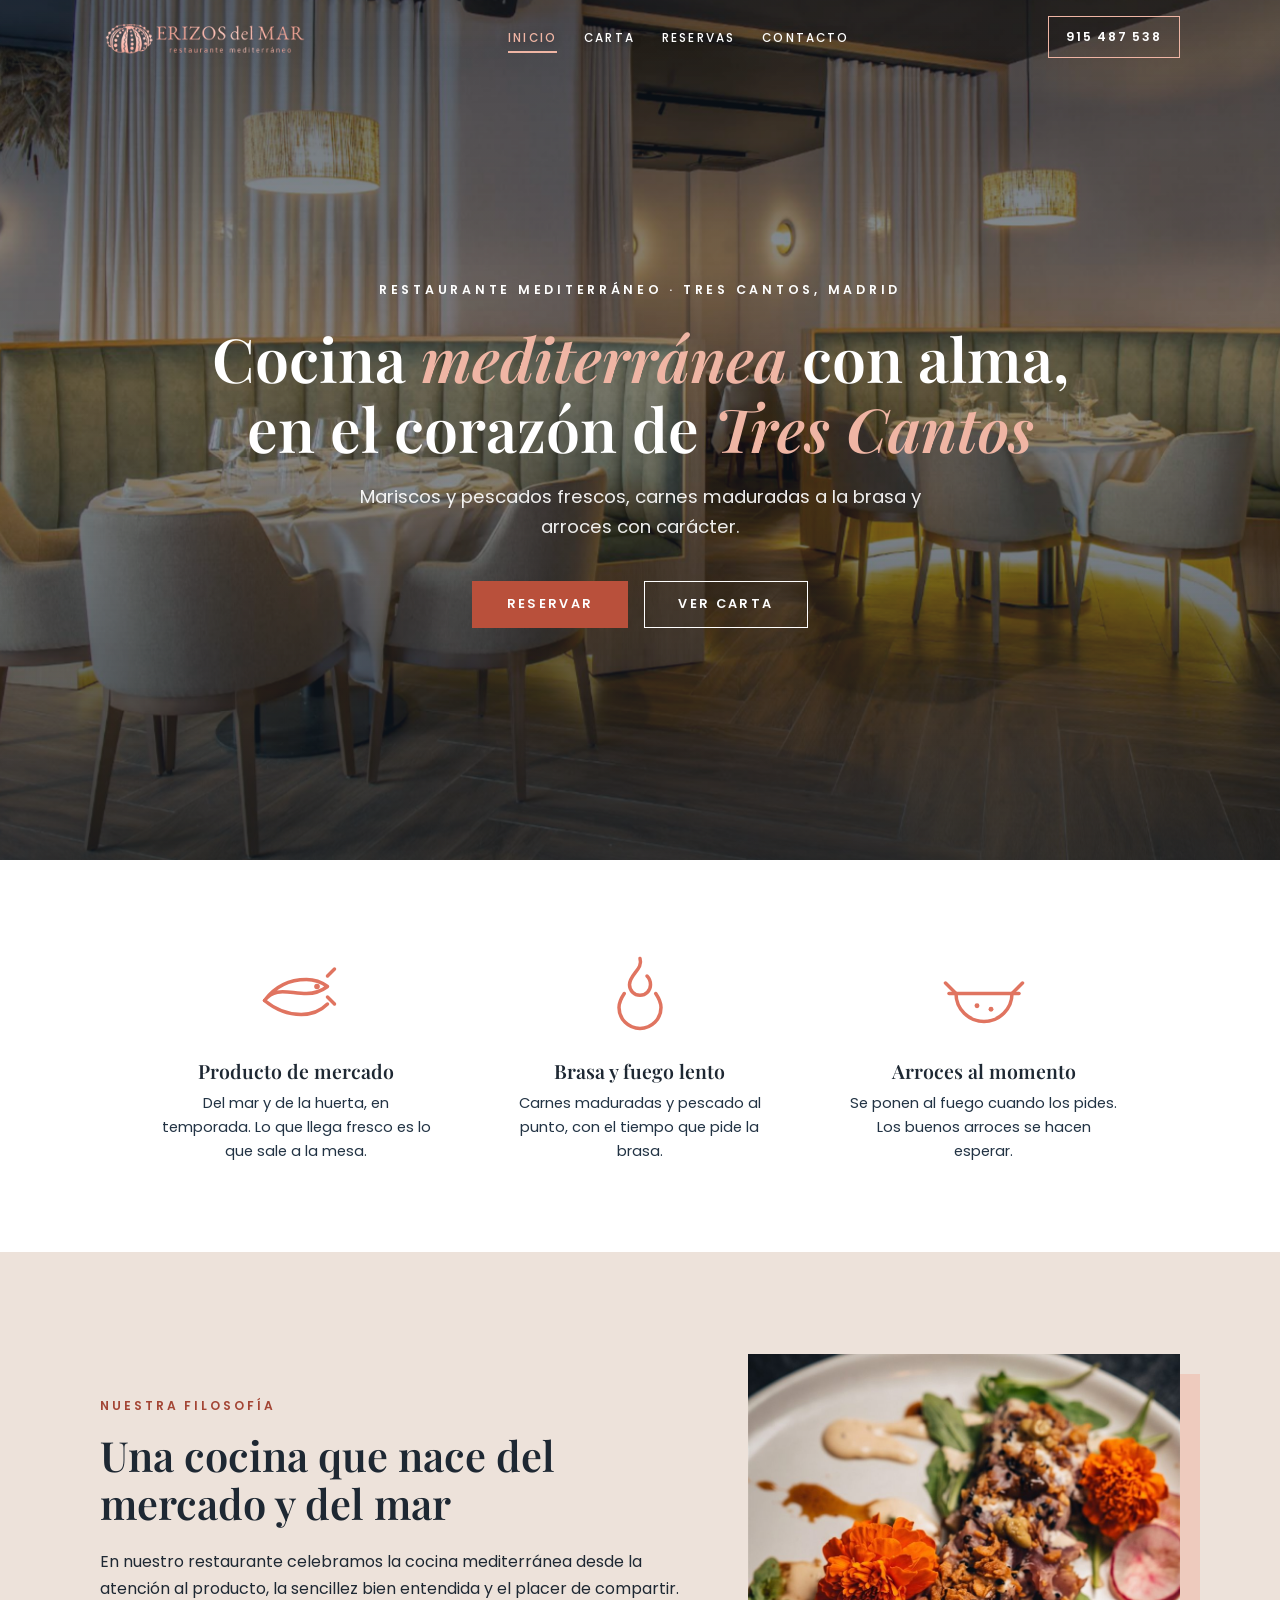
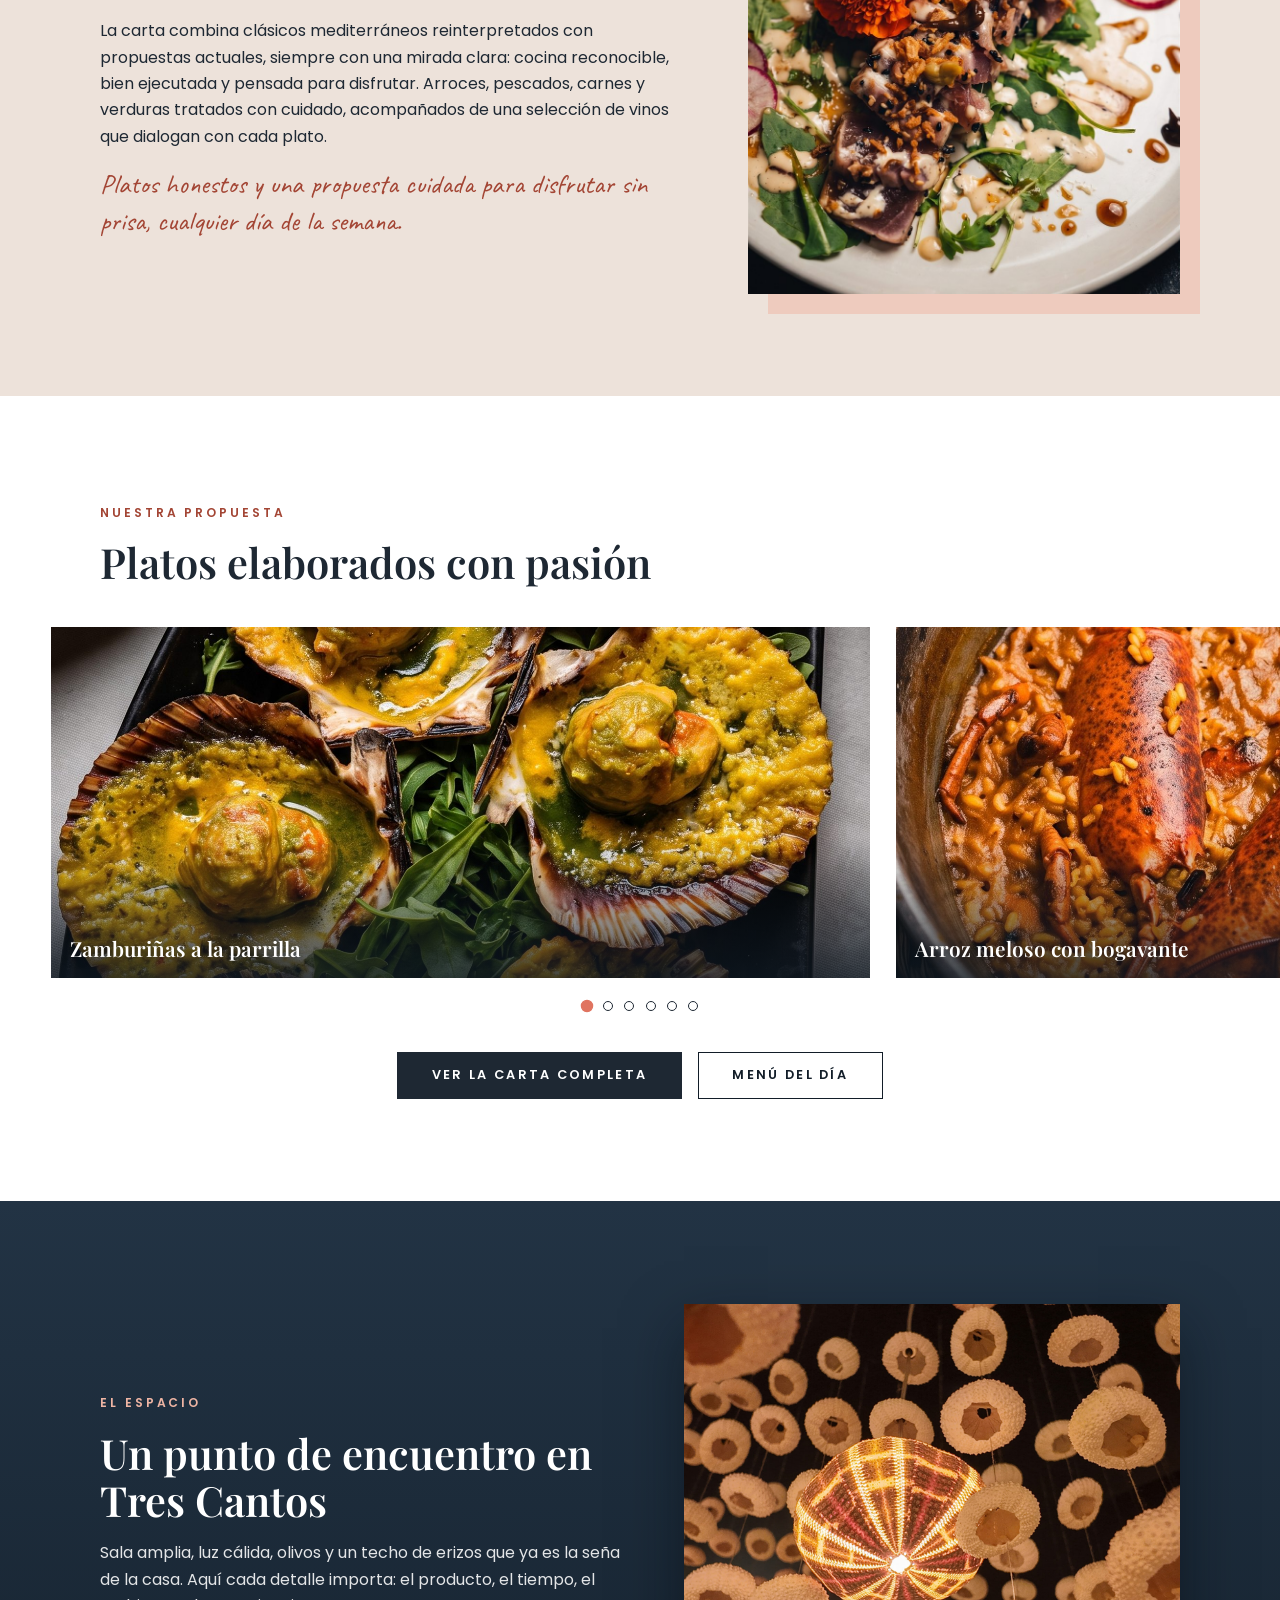
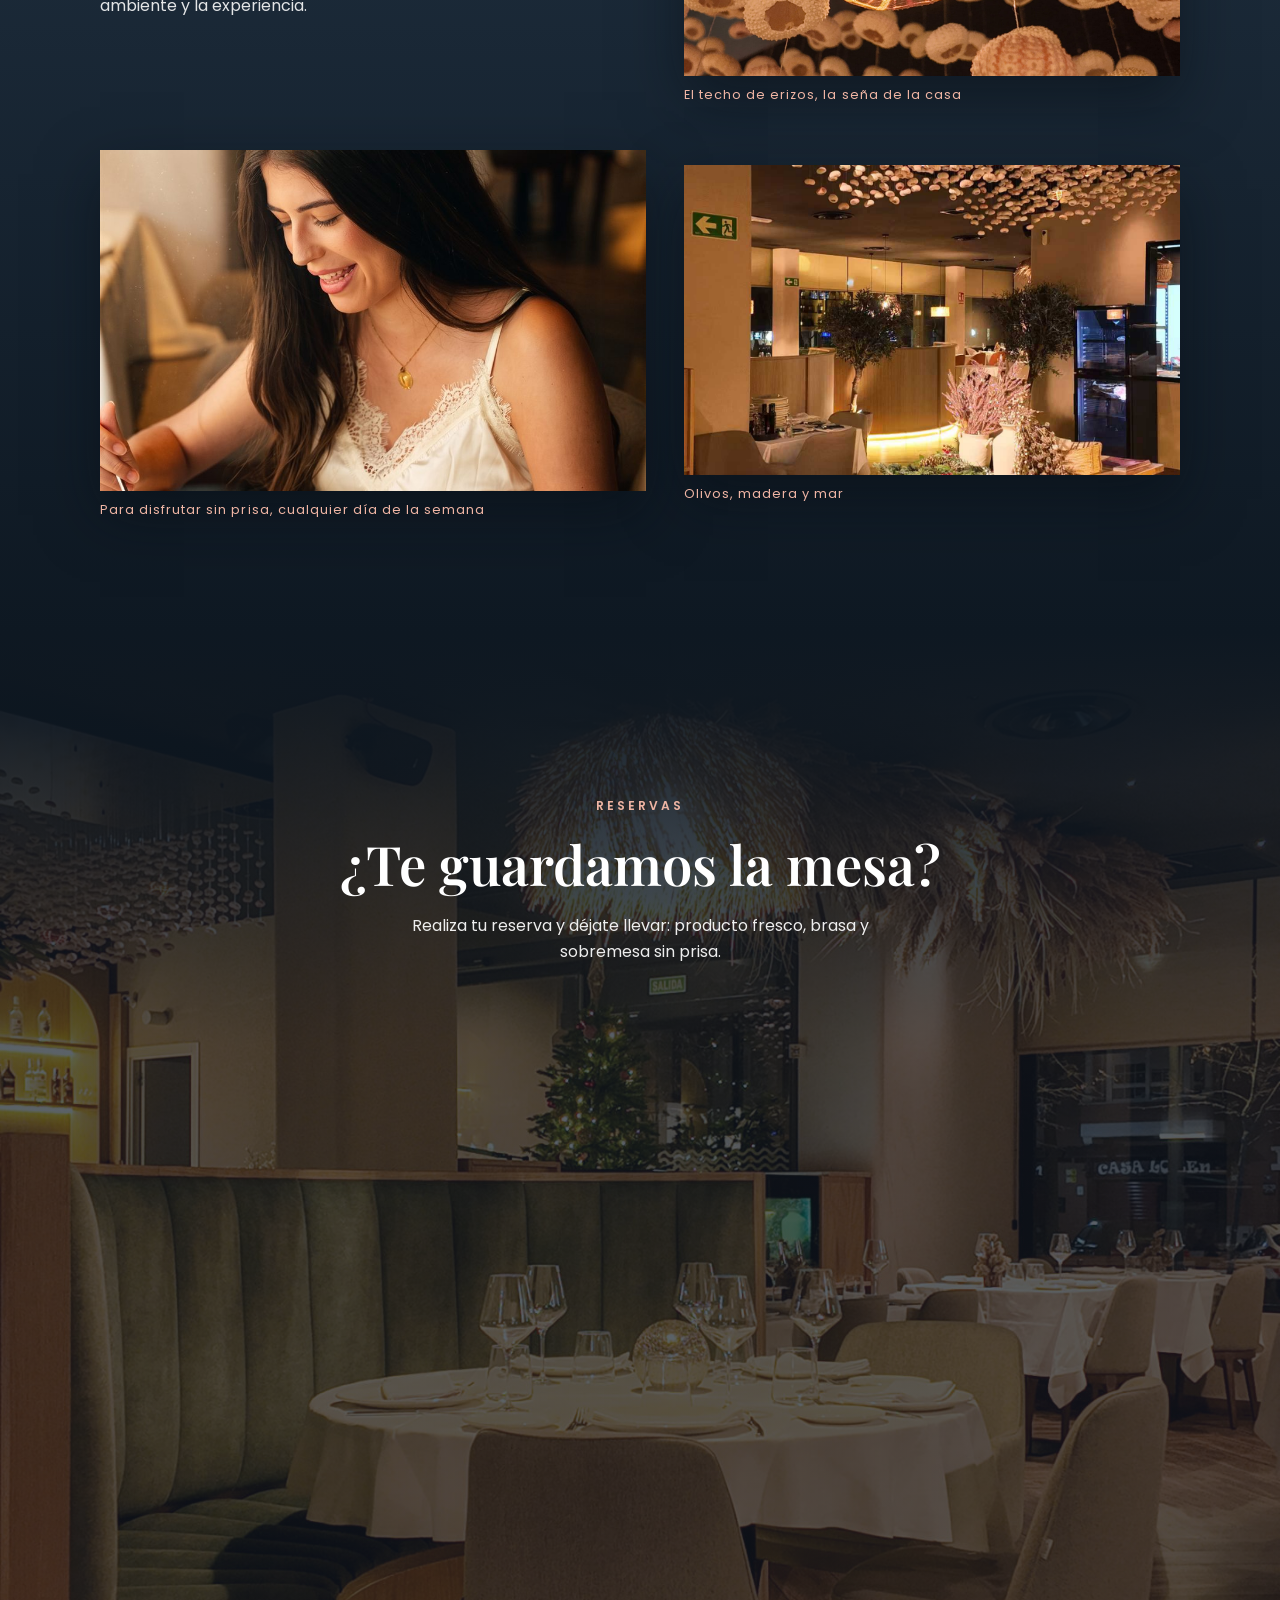
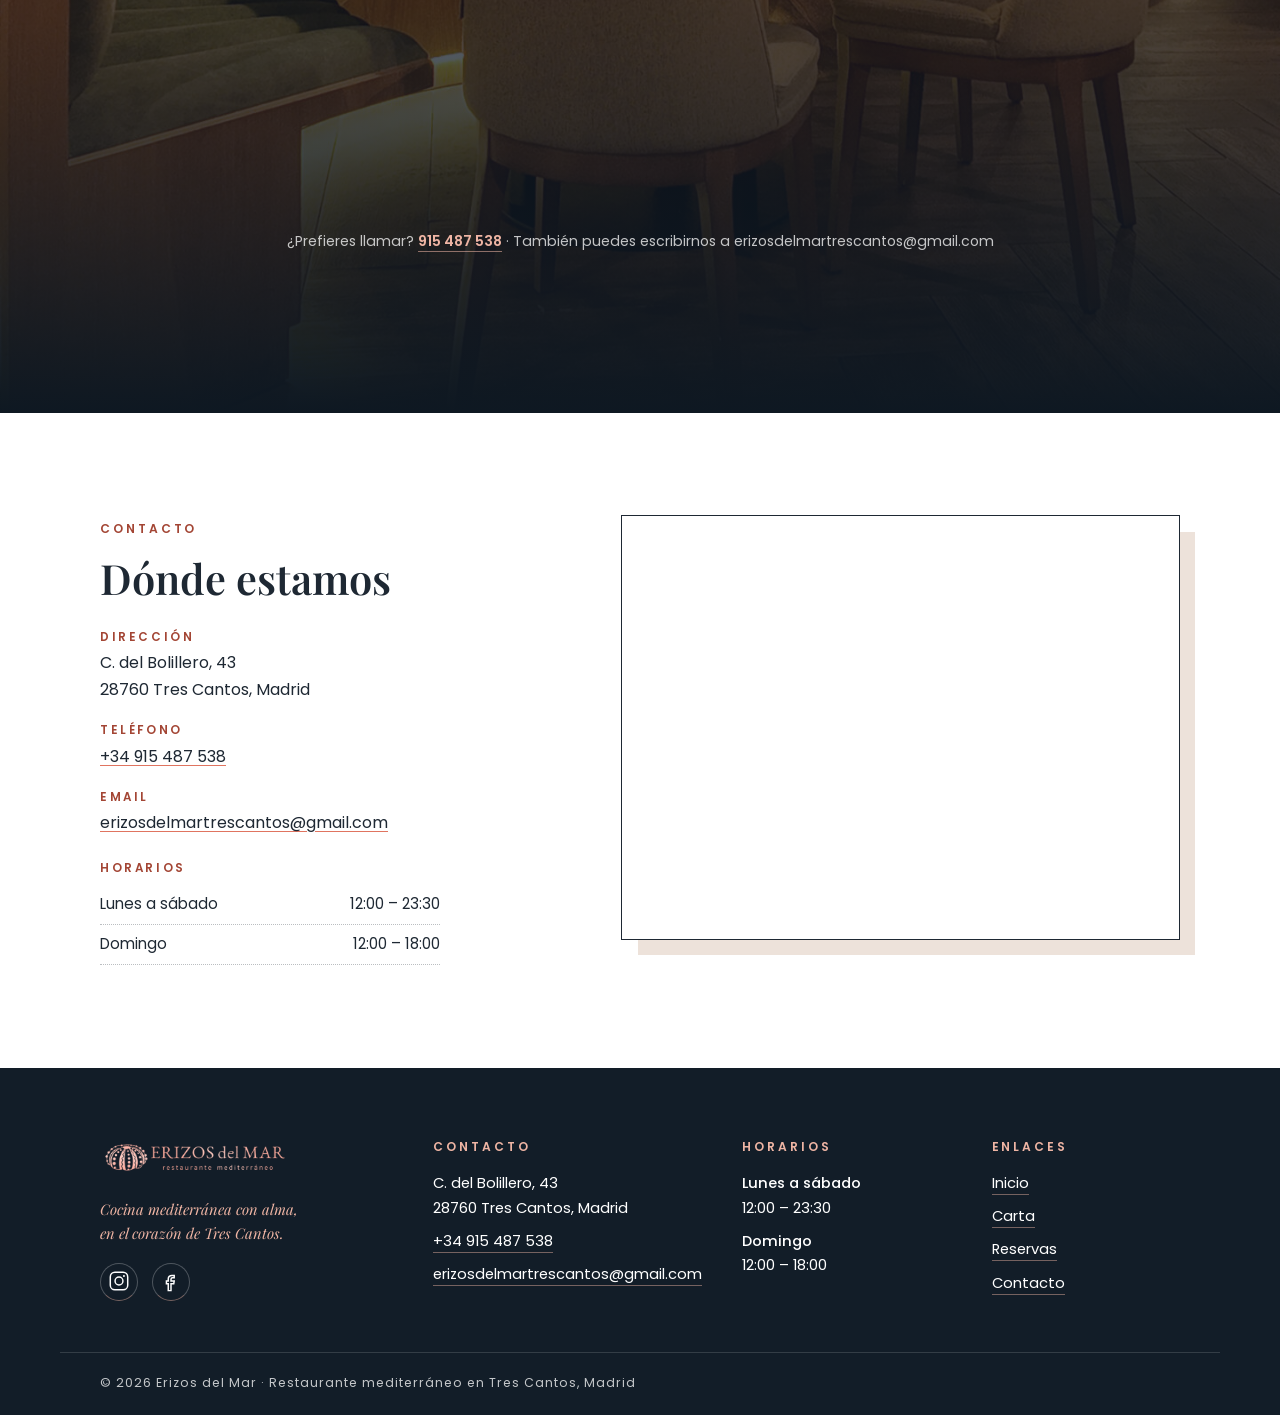
==== index.html @ c6d5c0cb "Animaciones: reveal on scroll, parallax en hero, titular palabra a palabra, zoom hover en slider" ====
<!DOCTYPE html><html lang="es"><head><meta charset="utf-8"><meta name="viewport" content="width=device-width, initial-scale=1"><title>Erizos del Mar — Restaurante mediterráneo en Tres Cantos</title><meta name="description" content="Restaurante mediterráneo en Tres Cantos, Madrid. Mariscos y pescados frescos, carnes maduradas a la brasa y arroces con carácter. Menú del día 26,90 €. Reserva: 915 487 538."><link rel="icon" type="image/png" href="/img/favicon-erizo.png"><meta property="og:type" content="website"><meta name="twitter:card" content="summary_large_image"><meta property="og:site_name" content="Erizos del Mar"><meta property="og:title" content="Erizos del Mar — Restaurante mediterráneo en Tres Cantos"><meta property="og:description" content="Restaurante mediterráneo en Tres Cantos, Madrid. Mariscos y pescados frescos, carnes maduradas a la brasa y arroces con carácter. Menú del día 26,90 €. Reserva: 915 487 538."><meta property="og:image" content="https://www.erizosdelmar.com/img/marisco-variado.webp"><meta property="og:locale" content="es_ES"><link rel="preconnect" href="https://fonts.googleapis.com"><link rel="preconnect" href="https://fonts.gstatic.com" crossorigin><link rel="stylesheet" href="https://fonts.googleapis.com/css2?family=Playfair+Display:ital,wght@0,500;0,600;0,700;1,500;1,600&family=Poppins:wght@400;500;600&family=Caveat:wght@500;600&display=swap"><script type="application/ld+json">{"@context":"https://schema.org","@type":"Restaurant","name":"Erizos del Mar","description":"Cocina mediterránea con alma en Tres Cantos, Madrid.","url":"https://www.erizosdelmar.com","image":"https://www.erizosdelmar.com/img/marisco-variado.webp","telephone":"+34915487538","email":"erizosdelmartrescantos@gmail.com","servesCuisine":["Mediterránea","Mariscos","Pescados","Arroces","Carnes a la brasa"],"priceRange":"€€","acceptsReservations":"True","address":{"@type":"PostalAddress","streetAddress":"C. del Bolillero, 43","postalCode":"28760","addressLocality":"Tres Cantos","addressRegion":"Madrid","addressCountry":"ES"},"openingHoursSpecification":[{"@type":"OpeningHoursSpecification","dayOfWeek":["Monday","Tuesday","Wednesday","Thursday","Friday","Saturday"],"opens":"12:00","closes":"23:30"},{"@type":"OpeningHoursSpecification","dayOfWeek":"Sunday","opens":"12:00","closes":"18:00"}]}</script><link rel="stylesheet" href="/_astro/WidgetReservas.1TLT07ev.css"><link rel="stylesheet" href="/_astro/index.iAvLEUks.css"></head><body><a class="salto-contenido" href="#contenido">Saltar al contenido</a><header class="cabecera" data-cabecera data-astro-cid-24uzi5m7><div class="contenedor cabecera-int" data-astro-cid-24uzi5m7><a class="marca" href="/" data-astro-cid-24uzi5m7><img src="/img/erizodelmar.png" alt="Erizos del Mar — restaurante mediterráneo" width="220" height="63" data-astro-cid-24uzi5m7></a><nav aria-label="Navegación principal" data-astro-cid-24uzi5m7><ul data-astro-cid-24uzi5m7><li data-astro-cid-24uzi5m7><a href="/" aria-current="page" data-astro-cid-24uzi5m7>Inicio</a></li><li data-astro-cid-24uzi5m7><a href="/carta" data-astro-cid-24uzi5m7>Carta</a></li><li data-astro-cid-24uzi5m7><a href="/#reservas" data-astro-cid-24uzi5m7>Reservas</a></li><li data-astro-cid-24uzi5m7><a href="/#contacto" data-astro-cid-24uzi5m7>Contacto</a></li></ul></nav><a class="btn-tel" href="tel:+34915487538" data-astro-cid-24uzi5m7>915 487 538</a></div></header><script type="module">var e=document.querySelector(`[data-cabecera]`);if(e){let t=()=>document.documentElement.style.setProperty(`--altura-cabecera`,`${e.offsetHeight}px`);if(t(),window.addEventListener(`resize`,t,{passive:!0}),!e.classList.contains(`solida`)){let t=()=>{e.classList.toggle(`con-fondo`,window.scrollY>40)};t(),window.addEventListener(`scroll`,t,{passive:!0})}}</script><main id="contenido"><section class="hero" data-astro-cid-lcdefpme><video class="hero-video" src="/video/hero.mp4" poster="/img/1ded1866-d8ff-4c30-8475-15560764dbcc.png" muted autoplay loop playsinline aria-hidden="true" tabindex="-1" data-parallax="0.25" data-astro-cid-lcdefpme></video><div class="hero-velo" aria-hidden="true" data-astro-cid-lcdefpme></div><div class="contenedor hero-contenido" data-astro-cid-lcdefpme><p class="hero-etiqueta" data-astro-cid-lcdefpme>Restaurante mediterráneo · Tres Cantos, Madrid</p><h1 data-titulo-hero data-astro-cid-lcdefpme>Cocina <em class="resalte" data-astro-cid-lcdefpme>mediterránea</em> con alma,<br class="salto-grande" data-astro-cid-lcdefpme> en el corazón de <em class="resalte" data-astro-cid-lcdefpme>Tres Cantos</em></h1><p class="hero-sub" data-astro-cid-lcdefpme>Mariscos y pescados frescos, carnes maduradas a la brasa y arroces con carácter.</p><div class="hero-cta" data-astro-cid-lcdefpme><a class="btn btn-coral" href="/#reservas" data-astro-cid-lcdefpme>Reservar</a><a class="btn btn-contorno-claro" href="/carta" data-astro-cid-lcdefpme>Ver carta</a></div></div></section><section class="motivos" aria-labelledby="t-motivos" data-astro-cid-lcdefpme><div class="contenedor" data-astro-cid-lcdefpme><h2 id="t-motivos" class="visualmente-oculto" data-astro-cid-lcdefpme>Por qué comer en Erizos del Mar</h2><ul class="motivos-lista" data-reveal-grupo data-astro-cid-lcdefpme><li data-reveal data-astro-cid-lcdefpme><svg class="icono" viewBox="0 0 48 48" fill="none" stroke="currentColor" stroke-width="2" stroke-linecap="round" stroke-linejoin="round" aria-hidden="true" data-astro-cid-lcdefpme><path d="M6 24c6-8 14-12 24-12 4 0 8 1 12 4-4 3-8 4-12 4-10 0-18-4-24 4z" transform="translate(0 6)" data-astro-cid-lcdefpme></path><path d="M6 30c6 5 13 8 21 8 6 0 11-2 15-6" data-astro-cid-lcdefpme></path><circle cx="36" cy="22" r="1.6" fill="currentColor" stroke="none" data-astro-cid-lcdefpme></circle><path d="M42 16l4-4M42 28l4 4" data-astro-cid-lcdefpme></path></svg><h3 data-astro-cid-lcdefpme>Producto de mercado</h3><p data-astro-cid-lcdefpme>Del mar y de la huerta, en temporada. Lo que llega fresco es lo que sale a la mesa.</p></li><li data-reveal data-astro-cid-lcdefpme><svg class="icono" viewBox="0 0 48 48" fill="none" stroke="currentColor" stroke-width="2" stroke-linecap="round" stroke-linejoin="round" aria-hidden="true" data-astro-cid-lcdefpme><path d="M24 6c2 6-6 9-6 15a6 6 0 0 0 12 0c0-3-2-5-2-5" data-astro-cid-lcdefpme></path><path d="M15 26c-2 3-3 6-3 8a12 12 0 0 0 24 0c0-2-1-5-3-8" data-astro-cid-lcdefpme></path></svg><h3 data-astro-cid-lcdefpme>Brasa y fuego lento</h3><p data-astro-cid-lcdefpme>Carnes maduradas y pescado al punto, con el tiempo que pide la brasa.</p></li><li data-reveal data-astro-cid-lcdefpme><svg class="icono" viewBox="0 0 48 48" fill="none" stroke="currentColor" stroke-width="2" stroke-linecap="round" stroke-linejoin="round" aria-hidden="true" data-astro-cid-lcdefpme><path d="M4 26h40" data-astro-cid-lcdefpme></path><path d="M8 26a16 16 0 0 0 32 0" data-astro-cid-lcdefpme></path><path d="M2 20l6 6M46 20l-6 6" data-astro-cid-lcdefpme></path><circle cx="20" cy="33" r="1.4" fill="currentColor" stroke="none" data-astro-cid-lcdefpme></circle><circle cx="28" cy="35" r="1.4" fill="currentColor" stroke="none" data-astro-cid-lcdefpme></circle></svg><h3 data-astro-cid-lcdefpme>Arroces al momento</h3><p data-astro-cid-lcdefpme>Se ponen al fuego cuando los pides. Los buenos arroces se hacen esperar.</p></li></ul></div></section><section class="filosofia" aria-labelledby="t-filosofia" data-astro-cid-lcdefpme><div class="contenedor filosofia-int" data-astro-cid-lcdefpme><div class="filosofia-texto" data-reveal data-astro-cid-lcdefpme><p class="etiqueta" data-astro-cid-lcdefpme>Nuestra filosofía</p><h2 id="t-filosofia" data-astro-cid-lcdefpme>Una cocina que nace del mercado y del mar</h2><p data-astro-cid-lcdefpme>En nuestro restaurante celebramos la cocina mediterránea desde la atención al producto, la sencillez bien entendida y el placer de compartir.</p><p data-astro-cid-lcdefpme>La carta combina clásicos mediterráneos reinterpretados con propuestas actuales, siempre con una mirada clara: cocina reconocible, bien ejecutada y pensada para disfrutar. Arroces, pescados, carnes y verduras tratados con cuidado, acompañados de una selección de vinos que dialogan con cada plato.</p><p class="filosofia-cierre" data-astro-cid-lcdefpme>Platos honestos y una propuesta cuidada para disfrutar sin prisa, cualquier día de la semana.</p></div><figure class="filosofia-figura" data-rotador data-reveal data-astro-cid-lcdefpme><img src="/img/platos/tataki-45.jpg" alt="Tataki de atún rojo con flores comestibles y rúcula en plato blanco" loading="eager" decoding="async" class="filosofia-foto activa" data-astro-cid-lcdefpme><img src="/img/platos/calamar-45.jpg" alt="Calamar del Mediterráneo a la brasa sobre su tinta con aceite de hierbas" loading="lazy" decoding="async" class="filosofia-foto" data-astro-cid-lcdefpme><img src="/img/platos/tartar-45.jpg" alt="Steak tartar sobre hueso de caña con crackers artesanos y rúcula" loading="lazy" decoding="async" class="filosofia-foto" data-astro-cid-lcdefpme></figure></div></section><section class="platos" aria-labelledby="t-platos" data-astro-cid-lcdefpme><div class="contenedor" data-astro-cid-lcdefpme><div class="platos-cabeza" data-reveal data-astro-cid-lcdefpme><p class="etiqueta" data-astro-cid-lcdefpme>Nuestra propuesta</p><h2 id="t-platos" data-astro-cid-lcdefpme>Platos elaborados con pasión</h2></div></div><!-- Slider a lo ancho con la siguiente diapositiva asomando --><div class="slider" data-slider data-reveal data-astro-cid-lcdefpme><ul class="slider-pista" data-pista data-astro-cid-lcdefpme><li class="diapositiva" data-diapositiva data-astro-cid-lcdefpme><img src="/img/platos/zamburinas-pano.jpg" alt="Zamburiñas gratinadas en su concha sobre rúcula, vista cenital" loading="eager" decoding="async" data-astro-cid-lcdefpme><span class="plato-nombre" data-astro-cid-lcdefpme>Zamburiñas a la parrilla</span></li><li class="diapositiva" data-diapositiva data-astro-cid-lcdefpme><img src="/img/platos/bogavante-pano.jpg" alt="Arroz meloso con pinzas y cola de bogavante en la cazuela" loading="lazy" decoding="async" data-astro-cid-lcdefpme><span class="plato-nombre" data-astro-cid-lcdefpme>Arroz meloso con bogavante</span></li><li class="diapositiva" data-diapositiva data-astro-cid-lcdefpme><img src="/img/platos/chuleton-pano.jpg" alt="Chuletón fileteado al punto con sal en escamas, patatas y pimientos de Padrón" loading="lazy" decoding="async" data-astro-cid-lcdefpme><span class="plato-nombre" data-astro-cid-lcdefpme>Chuletón de vaca madurada</span></li><li class="diapositiva" data-diapositiva data-astro-cid-lcdefpme><img src="/img/platos/pulpo-pano.jpg" alt="Pulpo a la brasa con pimentón y cebollino sobre parmentier" loading="lazy" decoding="async" data-astro-cid-lcdefpme><span class="plato-nombre" data-astro-cid-lcdefpme>Pulpo a la brasa</span></li><li class="diapositiva" data-diapositiva data-astro-cid-lcdefpme><img src="/img/platos/tataki-pano.jpg" alt="Tataki de atún rojo con flores comestibles, rúcula y mayonesa cevichada" loading="lazy" decoding="async" data-astro-cid-lcdefpme><span class="plato-nombre" data-astro-cid-lcdefpme>Tataki de atún rojo</span></li><li class="diapositiva" data-diapositiva data-astro-cid-lcdefpme><img src="/img/platos/mesa-pano.jpg" alt="Mesa con zamburiñas y steak tartar sobre hueso de caña con crackers" loading="lazy" decoding="async" data-astro-cid-lcdefpme><span class="plato-nombre" data-astro-cid-lcdefpme>Para compartir</span></li></ul><div class="slider-controles" data-astro-cid-lcdefpme><div class="slider-puntos" data-puntos role="tablist" aria-label="Ir al plato" data-astro-cid-lcdefpme><button type="button" class="punto activo" data-punto="0" aria-label="Ver Zamburiñas a la parrilla" data-astro-cid-lcdefpme></button><button type="button" class="punto" data-punto="1" aria-label="Ver Arroz meloso con bogavante" data-astro-cid-lcdefpme></button><button type="button" class="punto" data-punto="2" aria-label="Ver Chuletón de vaca madurada" data-astro-cid-lcdefpme></button><button type="button" class="punto" data-punto="3" aria-label="Ver Pulpo a la brasa" data-astro-cid-lcdefpme></button><button type="button" class="punto" data-punto="4" aria-label="Ver Tataki de atún rojo" data-astro-cid-lcdefpme></button><button type="button" class="punto" data-punto="5" aria-label="Ver Para compartir" data-astro-cid-lcdefpme></button></div></div></div><div class="contenedor" data-astro-cid-lcdefpme><p class="platos-cta" data-astro-cid-lcdefpme><a class="btn btn-marino" href="/carta" data-astro-cid-lcdefpme>Ver la carta completa</a><a class="btn btn-contorno-oscuro" href="/carta#menu-del-dia" data-astro-cid-lcdefpme>Menú del día</a></p></div></section><section class="espacio" aria-labelledby="t-espacio" data-astro-cid-lcdefpme><div class="contenedor espacio-int" data-astro-cid-lcdefpme><div class="espacio-texto" data-reveal data-astro-cid-lcdefpme><p class="etiqueta clara" data-astro-cid-lcdefpme>El espacio</p><h2 id="t-espacio" data-astro-cid-lcdefpme>Un punto de encuentro en Tres Cantos</h2><p data-astro-cid-lcdefpme>Sala amplia, luz cálida, olivos y un techo de erizos que ya es la seña de la casa. Aquí cada detalle importa: el producto, el tiempo, el ambiente y la experiencia.</p></div><figure class="e-techo" data-reveal data-astro-cid-lcdefpme><img src="/img/20260206144532_307_1223-scaled.jpg" alt="Instalación de caparazones de erizo de mar colgando del techo, con una lámpara-erizo iluminada" loading="lazy" decoding="async" data-astro-cid-lcdefpme><figcaption data-astro-cid-lcdefpme>El techo de erizos, la seña de la casa</figcaption></figure><figure class="e-sala" data-reveal data-astro-cid-lcdefpme><img src="/img/platos/experiencia-45.jpg" alt="Clienta disfrutando de unas zamburiñas en la sala del restaurante" loading="lazy" decoding="async" data-astro-cid-lcdefpme><figcaption data-astro-cid-lcdefpme>Para disfrutar sin prisa, cualquier día de la semana</figcaption></figure><figure class="e-olivos" data-reveal data-astro-cid-lcdefpme><img src="/img/20260206144526_306_1223.jpg" alt="Comedor con la instalación de erizos en el techo, mesa central de madera y olivos" loading="lazy" decoding="async" data-astro-cid-lcdefpme><figcaption data-astro-cid-lcdefpme>Olivos, madera y mar</figcaption></figure></div></section><section id="reservas" class="reservas" aria-labelledby="t-reservas" data-astro-cid-lcdefpme><div class="reservas-fondo" aria-hidden="true" data-astro-cid-lcdefpme></div><div class="contenedor reservas-int" data-reveal data-astro-cid-lcdefpme><p class="etiqueta clara" data-astro-cid-lcdefpme>Reservas</p><h2 id="t-reservas" data-astro-cid-lcdefpme>¿Te guardamos la mesa?</h2><p class="reservas-texto" data-astro-cid-lcdefpme>Realiza tu reserva y déjate llevar: producto fresco, brasa y sobremesa sin prisa.</p><div class="widget-reservas" data-astro-cid-szwhwlmq><iframe src="https://widget.thefork.com/7da0110a-f135-477d-92b6-062d80967548" title="Reservar mesa en Erizos del Mar" allow="payment *" loading="lazy" data-astro-cid-szwhwlmq></iframe></div><p class="reservas-nota" data-astro-cid-lcdefpme>¿Prefieres llamar? <a class="reservas-tel-inline" href="tel:+34915487538" data-astro-cid-lcdefpme>915 487 538</a> · También puedes escribirnos a erizosdelmartrescantos@gmail.com</p></div></section><section id="contacto" class="contacto" aria-labelledby="t-contacto" data-astro-cid-lcdefpme><div class="contenedor contacto-int" data-astro-cid-lcdefpme><div class="contacto-info" data-reveal data-astro-cid-lcdefpme><p class="etiqueta" data-astro-cid-lcdefpme>Contacto</p><h2 id="t-contacto" data-astro-cid-lcdefpme>Dónde estamos</h2><address data-astro-cid-lcdefpme><p class="contacto-dato" data-astro-cid-lcdefpme><span class="contacto-titulo" data-astro-cid-lcdefpme>Dirección</span>C. del Bolillero, 43<br data-astro-cid-lcdefpme>28760 Tres Cantos, Madrid</p><p class="contacto-dato" data-astro-cid-lcdefpme><span class="contacto-titulo" data-astro-cid-lcdefpme>Teléfono</span><a href="tel:+34915487538" data-astro-cid-lcdefpme>+34 915 487 538</a></p><p class="contacto-dato" data-astro-cid-lcdefpme><span class="contacto-titulo" data-astro-cid-lcdefpme>Email</span><a href="mailto:erizosdelmartrescantos@gmail.com" data-astro-cid-lcdefpme>erizosdelmartrescantos@gmail.com</a></p></address><div class="contacto-horarios" data-astro-cid-lcdefpme><span class="contacto-titulo" data-astro-cid-lcdefpme>Horarios</span><ul data-astro-cid-lcdefpme><li data-astro-cid-lcdefpme><span data-astro-cid-lcdefpme>Lunes a sábado</span><span data-astro-cid-lcdefpme>12:00 – 23:30</span></li><li data-astro-cid-lcdefpme><span data-astro-cid-lcdefpme>Domingo</span><span data-astro-cid-lcdefpme>12:00 – 18:00</span></li></ul></div></div><div class="contacto-mapa" data-reveal data-astro-cid-lcdefpme><iframe src="https://www.google.com/maps?q=Erizos%20del%20Mar%20Tres%20Cantos&output=embed" title="Mapa de ubicación de Erizos del Mar en Tres Cantos" loading="lazy" allowfullscreen referrerpolicy="no-referrer-when-downgrade" data-astro-cid-lcdefpme></iframe></div></div></section></main><footer class="piecera" data-astro-cid-v5ldd5cm><div class="contenedor piecera-int" data-astro-cid-v5ldd5cm><div class="col marca-col" data-astro-cid-v5ldd5cm><img src="/img/erizodelmar.png" alt="Erizos del Mar — restaurante mediterráneo" width="220" height="63" loading="lazy" data-astro-cid-v5ldd5cm><p data-astro-cid-v5ldd5cm>Cocina mediterránea con alma, en el corazón de Tres Cantos.</p><div class="redes" data-astro-cid-v5ldd5cm><a href="https://www.instagram.com/erizosdelmar/" target="_blank" rel="noopener noreferrer" aria-label="Instagram de Erizos del Mar" data-astro-cid-v5ldd5cm><svg viewBox="0 0 24 24" width="22" height="22" fill="none" stroke="currentColor" stroke-width="1.6" data-astro-cid-v5ldd5cm><rect x="2.5" y="2.5" width="19" height="19" rx="5" data-astro-cid-v5ldd5cm></rect><circle cx="12" cy="12" r="4.3" data-astro-cid-v5ldd5cm></circle><circle cx="17.4" cy="6.6" r="1.1" fill="currentColor" stroke="none" data-astro-cid-v5ldd5cm></circle></svg></a><a href="https://www.facebook.com/people/Erizos-del-Mar-Tres-Cantos/61587013133338/" target="_blank" rel="noopener noreferrer" aria-label="Facebook de Erizos del Mar" data-astro-cid-v5ldd5cm><svg viewBox="0 0 24 24" width="22" height="22" fill="none" stroke="currentColor" stroke-width="1.6" data-astro-cid-v5ldd5cm><path d="M15.5 8.5h-2a1.5 1.5 0 0 0-1.5 1.5v2h3.5l-.5 3H12v7.5H9V15h-2v-3h2v-2.3C9 7.4 10.6 6 13 6h2.5v2.5Z" data-astro-cid-v5ldd5cm></path></svg></a></div></div><div class="col" data-astro-cid-v5ldd5cm><h2 data-astro-cid-v5ldd5cm>Contacto</h2><address data-astro-cid-v5ldd5cm><p data-astro-cid-v5ldd5cm>C. del Bolillero, 43<br data-astro-cid-v5ldd5cm>28760 Tres Cantos, Madrid</p><p data-astro-cid-v5ldd5cm><a href="tel:+34915487538" data-astro-cid-v5ldd5cm>+34 915 487 538</a></p><p data-astro-cid-v5ldd5cm><a href="mailto:erizosdelmartrescantos@gmail.com" data-astro-cid-v5ldd5cm>erizosdelmartrescantos@gmail.com</a></p></address></div><div class="col" data-astro-cid-v5ldd5cm><h2 data-astro-cid-v5ldd5cm>Horarios</h2><ul data-astro-cid-v5ldd5cm><li data-astro-cid-v5ldd5cm><span class="dias" data-astro-cid-v5ldd5cm>Lunes a sábado</span><span data-astro-cid-v5ldd5cm>12:00 – 23:30</span></li><li data-astro-cid-v5ldd5cm><span class="dias" data-astro-cid-v5ldd5cm>Domingo</span><span data-astro-cid-v5ldd5cm>12:00 – 18:00</span></li></ul></div><div class="col" data-astro-cid-v5ldd5cm><h2 data-astro-cid-v5ldd5cm>Enlaces</h2><nav aria-label="Navegación del pie de página" data-astro-cid-v5ldd5cm><ul data-astro-cid-v5ldd5cm><li data-astro-cid-v5ldd5cm><a href="/" data-astro-cid-v5ldd5cm>Inicio</a></li><li data-astro-cid-v5ldd5cm><a href="/carta" data-astro-cid-v5ldd5cm>Carta</a></li><li data-astro-cid-v5ldd5cm><a href="/#reservas" data-astro-cid-v5ldd5cm>Reservas</a></li><li data-astro-cid-v5ldd5cm><a href="/#contacto" data-astro-cid-v5ldd5cm>Contacto</a></li></ul></nav></div></div><div class="contenedor legal" data-astro-cid-v5ldd5cm><p data-astro-cid-v5ldd5cm>© 2026 Erizos del Mar · Restaurante mediterráneo en Tres Cantos, Madrid</p></div></footer><script type="module">document.documentElement.classList.add(`js`);var e=window.matchMedia(`(prefers-reduced-motion: reduce)`).matches,t=document.querySelectorAll(`[data-reveal]`);if(e||!(`IntersectionObserver`in window))t.forEach(e=>e.classList.add(`revelado`));else{document.querySelectorAll(`[data-reveal-grupo]`).forEach(e=>{[...e.querySelectorAll(`[data-reveal]`)].forEach((e,t)=>{e.style.transitionDelay=`${t*110}ms`})});let e=new IntersectionObserver(t=>{t.forEach(t=>{t.isIntersecting&&(t.target.classList.add(`revelado`),e.unobserve(t.target))})},{threshold:.15,rootMargin:`0px 0px -40px 0px`});t.forEach(t=>e.observe(t))}var n=[...document.querySelectorAll(`[data-parallax]`)];if(!e&&n.length){let e=!1,t=()=>{e=!1,n.forEach(e=>{let t=e.parentElement.getBoundingClientRect();if(t.bottom<0||t.top>window.innerHeight)return;let n=parseFloat(e.dataset.parallax||`0.2`);e.style.transform=`translateY(${t.top*-n}px) scale(1.12)`})};window.addEventListener(`scroll`,()=>{e||(e=!0,requestAnimationFrame(t))},{passive:!0}),t()}</script></body></html><script type="module">var e=document.querySelector(`[data-titulo-hero]`);if(e&&!window.matchMedia(`(prefers-reduced-motion: reduce)`).matches){let t=0,n=e=>{if(e.nodeType===Node.TEXT_NODE){let n=(e.textContent||``).split(/(\s+)/),r=document.createDocumentFragment();n.forEach(e=>{if(e)if(/^\s+$/.test(e))r.appendChild(document.createTextNode(e));else{let n=document.createElement(`span`);n.className=`palabra-hero`,n.style.animationDelay=`${200+t*80}ms`,n.textContent=e,r.appendChild(n),t++}}),e.replaceWith(r)}else e.nodeType===Node.ELEMENT_NODE&&e.tagName!==`BR`&&[...e.childNodes].forEach(n)};[...e.childNodes].forEach(n),e.classList.add(`animando`)}var t=document.querySelector(`[data-slider]`);if(t){let e=t.querySelector(`[data-pista]`),n=[...e.querySelectorAll(`[data-diapositiva]`)],r=[...t.querySelectorAll(`[data-punto]`)],i=0,a=!window.matchMedia(`(prefers-reduced-motion: reduce)`).matches,o=t=>{i=Math.max(0,Math.min(n.length-1,t));let o=n[i];e.scrollTo({left:o.offsetLeft-e.offsetLeft-(e.clientWidth-o.clientWidth)/2,behavior:a?`smooth`:`auto`}),r.forEach((e,t)=>e.classList.toggle(`activo`,t===i))},s=()=>{let t=e.scrollLeft+e.clientWidth/2,a=0;n.forEach((e,r)=>{Math.abs(e.offsetLeft+e.clientWidth/2-t)<Math.abs(n[a].offsetLeft+n[a].clientWidth/2-t)&&(a=r)}),i=a,r.forEach((e,t)=>e.classList.toggle(`activo`,t===i))};r.forEach((e,t)=>e.addEventListener(`click`,()=>o(t)));let c;e.addEventListener(`scroll`,()=>{cancelAnimationFrame(c),c=requestAnimationFrame(s)},{passive:!0})}var n=document.querySelector(`[data-rotador]`);if(n&&!window.matchMedia(`(prefers-reduced-motion: reduce)`).matches){let e=n.querySelectorAll(`.filosofia-foto`);if(e.length>1){let t=0;setInterval(()=>{e[t].classList.remove(`activa`),t=(t+1)%e.length,e[t].classList.add(`activa`)},4500)}}</script>
---- _astro/WidgetReservas.1TLT07ev.css ----
.cabecera[data-astro-cid-24uzi5m7]{z-index:100;background:0 0;transition:background-color .35s,box-shadow .35s;position:fixed;top:0;left:0;right:0}.cabecera[data-astro-cid-24uzi5m7].con-fondo,.cabecera[data-astro-cid-24uzi5m7].solida{background:var(--marino);box-shadow:0 6px 24px #0a121a59}.cabecera[data-astro-cid-24uzi5m7].solida{position:static}.cabecera-int[data-astro-cid-24uzi5m7]{justify-content:space-between;align-items:center;gap:1.5rem;padding-block:1rem;display:flex}.marca[data-astro-cid-24uzi5m7]{flex-shrink:0;display:inline-flex}.marca[data-astro-cid-24uzi5m7] img[data-astro-cid-24uzi5m7]{width:clamp(150px,17vw,210px);height:auto}nav[data-astro-cid-24uzi5m7] ul[data-astro-cid-24uzi5m7]{flex-wrap:wrap;justify-content:center;gap:.5rem 1.7rem;margin:0;padding:0;list-style:none;display:flex}nav[data-astro-cid-24uzi5m7] a[data-astro-cid-24uzi5m7]{letter-spacing:.18em;text-transform:uppercase;color:var(--blanco);text-shadow:0 1px 8px #0a121a73;border-bottom:2px solid #0000;padding-block:.35rem;font-size:.74rem;font-weight:500;text-decoration:none}.cabecera[data-astro-cid-24uzi5m7].con-fondo nav[data-astro-cid-24uzi5m7] a[data-astro-cid-24uzi5m7],.cabecera[data-astro-cid-24uzi5m7].solida nav[data-astro-cid-24uzi5m7] a[data-astro-cid-24uzi5m7]{text-shadow:none}nav[data-astro-cid-24uzi5m7] a[data-astro-cid-24uzi5m7]:hover{color:var(--coral-claro)}nav[data-astro-cid-24uzi5m7] a[data-astro-cid-24uzi5m7][aria-current=page]{color:var(--coral-claro);border-bottom-color:var(--coral-claro)}.btn-tel[data-astro-cid-24uzi5m7]{letter-spacing:.14em;color:var(--blanco);border:1px solid var(--coral-claro);flex-shrink:0;padding:.6rem 1.1rem;font-size:.78rem;font-weight:600;text-decoration:none;transition:background-color .2s,color .2s}.btn-tel[data-astro-cid-24uzi5m7]:hover{background:var(--coral-claro);color:var(--marino-tinta)}@media (width<=940px){.cabecera-int[data-astro-cid-24uzi5m7]{flex-wrap:wrap;justify-content:center;gap:.5rem 1.2rem;padding-block:.7rem .6rem}.marca[data-astro-cid-24uzi5m7] img[data-astro-cid-24uzi5m7]{width:140px}.btn-tel[data-astro-cid-24uzi5m7]{padding:.45rem .85rem;font-size:.72rem}nav[data-astro-cid-24uzi5m7]{order:3;width:100%}nav[data-astro-cid-24uzi5m7] ul[data-astro-cid-24uzi5m7]{gap:.3rem 1.2rem}}.piecera[data-astro-cid-v5ldd5cm]{background:var(--marino-tinta);color:var(--blanco);padding-top:clamp(3rem,6vw,4.5rem)}.piecera-int[data-astro-cid-v5ldd5cm]{grid-template-columns:1.4fr 1fr 1fr .9fr;gap:2.5rem;padding-bottom:3rem;display:grid}.marca-col[data-astro-cid-v5ldd5cm] img[data-astro-cid-v5ldd5cm]{width:190px;height:auto;margin-bottom:1rem}.marca-col[data-astro-cid-v5ldd5cm] p[data-astro-cid-v5ldd5cm]{font-family:var(--serif);color:var(--coral-claro);max-width:26ch;font-size:1.05rem;font-style:italic}.redes[data-astro-cid-v5ldd5cm]{gap:.9rem;margin-top:1.1rem;display:flex}.redes[data-astro-cid-v5ldd5cm] a[data-astro-cid-v5ldd5cm]{width:38px;height:38px;color:var(--blanco);border:1px solid #ffffff40;border-radius:50%;justify-content:center;align-items:center;transition:color .2s,border-color .2s,background-color .2s;display:inline-flex}.redes[data-astro-cid-v5ldd5cm] a[data-astro-cid-v5ldd5cm]:hover{color:var(--marino-tinta);background:var(--coral-claro);border-color:var(--coral-claro)}.col[data-astro-cid-v5ldd5cm] h2[data-astro-cid-v5ldd5cm]{font-family:var(--sans);letter-spacing:.24em;text-transform:uppercase;color:var(--coral-claro);margin-bottom:1.1rem;font-size:.76rem;font-weight:600}.col[data-astro-cid-v5ldd5cm] p[data-astro-cid-v5ldd5cm]{margin-bottom:.55rem;font-size:.92rem}address[data-astro-cid-v5ldd5cm]{font-style:normal}.col[data-astro-cid-v5ldd5cm] ul[data-astro-cid-v5ldd5cm]{margin:0;padding:0;list-style:none}.col[data-astro-cid-v5ldd5cm] li[data-astro-cid-v5ldd5cm]{margin-bottom:.55rem;font-size:.92rem}.col[data-astro-cid-v5ldd5cm] li[data-astro-cid-v5ldd5cm] .dias[data-astro-cid-v5ldd5cm]{font-weight:500;display:block}.col[data-astro-cid-v5ldd5cm] a[data-astro-cid-v5ldd5cm]{color:var(--blanco);border-bottom:1px solid #efb5a473;padding-bottom:1px;text-decoration:none}.col[data-astro-cid-v5ldd5cm] a[data-astro-cid-v5ldd5cm]:hover{color:var(--coral-claro);border-bottom-color:var(--coral-claro)}.legal[data-astro-cid-v5ldd5cm]{border-top:1px solid #ffffff24;padding-block:1.3rem}.legal[data-astro-cid-v5ldd5cm] p[data-astro-cid-v5ldd5cm]{letter-spacing:.08em;color:#ffffffbf;font-size:.78rem}@media (width<=960px){.piecera-int[data-astro-cid-v5ldd5cm]{grid-template-columns:1fr 1fr}}@media (width<=560px){.piecera-int[data-astro-cid-v5ldd5cm]{grid-template-columns:1fr;gap:2rem}}html.js [data-reveal]{opacity:0;transition:opacity .7s,transform .7s;transform:translateY(22px)}html.js [data-reveal].revelado{opacity:1;transform:none}[data-parallax]{will-change:transform}@media (prefers-reduced-motion:reduce){html.js [data-reveal]{opacity:1;transition:none;transform:none}}:root{--marino:#1e2833;--marino-claro:#234;--marino-tinta:#121d28;--tinta:#0e1822;--coral:#e07460;--coral-boton:#b9503b;--coral-tinta:#a34534;--coral-claro:#efb5a4;--crema:#ede2da;--marfil:#f4efe9;--blanco:#fff;--serif:"Playfair Display", Georgia, "Times New Roman", serif;--sans:"Poppins", "Segoe UI", Arial, sans-serif}*,:before,:after{box-sizing:border-box}html{scroll-behavior:smooth}@media (prefers-reduced-motion:reduce){html{scroll-behavior:auto}}body{font-family:var(--sans);color:var(--marino);background:var(--blanco);-webkit-font-smoothing:antialiased;margin:0;font-size:1rem;font-weight:400;line-height:1.65;overflow-x:clip}img,video{max-width:100%;height:auto}html{scrollbar-width:thin;scrollbar-color:var(--coral) var(--marino-tinta)}::-webkit-scrollbar{width:10px;height:10px}::-webkit-scrollbar-track{background:var(--marino-tinta)}::-webkit-scrollbar-thumb{background:var(--coral-boton);border:2px solid var(--marino-tinta);border-radius:6px}::-webkit-scrollbar-thumb:hover{background:var(--coral)}h1,h2,h3,h4{font-family:var(--serif);margin:0;font-weight:600;line-height:1.15}p{margin:0}a{color:var(--coral-tinta)}:focus-visible{outline:3px solid var(--coral);outline-offset:3px}.salto-contenido{z-index:200;background:var(--marino);color:var(--blanco);font-family:var(--sans);padding:.8rem 1.4rem;text-decoration:none;position:absolute;top:0;left:-9999px}.salto-contenido:focus{left:0}.contenedor{max-width:1160px;margin-inline:auto;padding-inline:clamp(1.25rem,4vw,2.5rem)}.etiqueta{font-family:var(--sans);letter-spacing:.24em;text-transform:uppercase;color:var(--coral-tinta);font-size:.76rem;font-weight:600;display:inline-block}.btn{font-family:var(--sans);letter-spacing:.18em;text-transform:uppercase;text-align:center;border:1px solid #0000;padding:1rem 2.1rem;font-size:.8rem;font-weight:600;line-height:1;text-decoration:none;transition:background-color .2s,color .2s,border-color .2s;display:inline-block}.btn-coral{background:var(--coral-boton);border-color:var(--coral-boton);color:var(--blanco)}.btn-coral:hover{background:var(--coral-tinta);border-color:var(--coral-tinta)}.btn-marino{background:var(--marino);border-color:var(--marino);color:var(--blanco)}.btn-marino:hover{background:var(--marino-tinta)}.btn-contorno-claro{border-color:var(--blanco);color:var(--blanco);background:0 0}.btn-contorno-claro:hover{background:var(--blanco);color:var(--marino)}.btn-contorno-oscuro{border-color:var(--marino-tinta);color:var(--marino-tinta);background:0 0}.btn-contorno-oscuro:hover{background:var(--marino-tinta);color:var(--blanco)}.btn-claro{background:var(--coral-claro);border-color:var(--coral-claro);color:var(--marino-tinta)}.btn-claro:hover{background:var(--blanco);border-color:var(--blanco)}@media print{.cabecera,.piecera,.carta-nav,.salto-contenido,.btn{display:none!important}body{color:#000;background:#fff}}.widget-reservas[data-astro-cid-szwhwlmq]{max-width:760px;margin:2.4rem auto 0}.widget-reservas[data-astro-cid-szwhwlmq] iframe[data-astro-cid-szwhwlmq]{border:0;width:100%;min-height:800px;display:block}
---- _astro/index.iAvLEUks.css ----
.visualmente-oculto[data-astro-cid-lcdefpme]{clip:rect(0 0 0 0);white-space:nowrap;width:1px;height:1px;position:absolute;overflow:hidden}.hero[data-astro-cid-lcdefpme]{background:var(--marino) url(/img/1ded1866-d8ff-4c30-8475-15560764dbcc.png) center / cover no-repeat;isolation:isolate;align-items:center;min-height:min(96vh,860px);display:flex;position:relative;overflow:hidden}@media (prefers-reduced-motion:reduce){.hero-video[data-astro-cid-lcdefpme]{display:none}}.hero-video[data-astro-cid-lcdefpme]{object-fit:cover;z-index:-2;width:100%;height:100%;position:absolute;inset:0}.hero-velo[data-astro-cid-lcdefpme]{z-index:-1;background:linear-gradient(#0e18229e,#121d2873 45%,#0e1822c7);position:absolute;inset:0}.hero-contenido[data-astro-cid-lcdefpme]{color:var(--blanco);text-align:center;max-width:980px;padding-block:clamp(7rem,16vw,10rem) clamp(4.5rem,10vw,7rem)}h1[data-astro-cid-lcdefpme].animando .palabra-hero{opacity:0;animation:.6s forwards palabra-sube;display:inline-block;transform:translateY(.45em)}@keyframes palabra-sube{to{opacity:1;transform:none}}.hero-etiqueta[data-astro-cid-lcdefpme]{letter-spacing:.3em;text-transform:uppercase;color:var(--blanco);margin-bottom:1.4rem;font-size:.78rem;font-weight:600}.hero[data-astro-cid-lcdefpme] h1[data-astro-cid-lcdefpme]{color:var(--blanco);margin-bottom:1.2rem;font-size:clamp(2.1rem,5vw,3.8rem);font-weight:600}.resalte[data-astro-cid-lcdefpme]{color:var(--coral-claro);font-style:italic;font-weight:600}.salto-grande[data-astro-cid-lcdefpme]{display:none}@media (width>=720px){.salto-grande[data-astro-cid-lcdefpme]{display:block}}.hero-sub[data-astro-cid-lcdefpme]{margin-inline:auto;color:#ffffffeb;max-width:54ch;margin-bottom:2.4rem;font-size:clamp(1rem,1.6vw,1.15rem)}.hero-cta[data-astro-cid-lcdefpme]{flex-wrap:wrap;justify-content:center;gap:1rem;display:flex}.motivos[data-astro-cid-lcdefpme]{padding-block:clamp(3.5rem,7vw,5.5rem)}.motivos-lista[data-astro-cid-lcdefpme]{margin:0;grid-template-columns:repeat(auto-fit,minmax(240px,1fr));gap:clamp(1.8rem,4vw,3.5rem);max-width:980px;margin-inline:auto;padding:0;list-style:none;display:grid}.motivos-lista[data-astro-cid-lcdefpme] li[data-astro-cid-lcdefpme]{text-align:center;padding-inline:.4rem}.icono[data-astro-cid-lcdefpme]{width:84px;height:84px;color:var(--coral);margin-bottom:1.2rem}.motivos-lista[data-astro-cid-lcdefpme] h3[data-astro-cid-lcdefpme]{margin-bottom:.55rem;font-size:1.22rem}.motivos-lista[data-astro-cid-lcdefpme] p[data-astro-cid-lcdefpme]{color:var(--marino-claro);max-width:30ch;margin-inline:auto;font-size:.92rem}.filosofia[data-astro-cid-lcdefpme]{background:var(--crema);padding-block:clamp(4rem,8vw,6.5rem)}.filosofia-int[data-astro-cid-lcdefpme]{grid-template-columns:minmax(0,1.15fr) minmax(0,.85fr);align-items:center;gap:clamp(2.5rem,5vw,4.5rem);display:grid}.filosofia[data-astro-cid-lcdefpme] h2[data-astro-cid-lcdefpme]{margin:.8rem 0 1.4rem;font-size:clamp(1.8rem,3.4vw,2.6rem)}.filosofia-texto[data-astro-cid-lcdefpme] p[data-astro-cid-lcdefpme]:not(.etiqueta){max-width:58ch;margin-bottom:1rem}.filosofia-cierre[data-astro-cid-lcdefpme]{font-family:"Caveat", var(--serif), cursive;color:var(--coral-tinta);font-size:1.7rem;line-height:1.35}.filosofia-figura[data-astro-cid-lcdefpme]{margin:0;position:relative}.filosofia-figura[data-astro-cid-lcdefpme]:before{content:"";background:var(--coral-claro);opacity:.5;z-index:0;position:absolute;inset:1.25rem -1.25rem -1.25rem 1.25rem}.filosofia-figura[data-astro-cid-lcdefpme]{aspect-ratio:4/5}.filosofia-foto[data-astro-cid-lcdefpme]{object-fit:cover;opacity:0;z-index:1;width:100%;height:100%;transition:opacity 1.2s;position:absolute;inset:0}.filosofia-foto[data-astro-cid-lcdefpme].activa{opacity:1}@media (prefers-reduced-motion:reduce){.filosofia-foto[data-astro-cid-lcdefpme]{transition:none}}.platos[data-astro-cid-lcdefpme]{padding-block:clamp(4rem,8vw,6.5rem)}.platos-cabeza[data-astro-cid-lcdefpme]{max-width:640px;margin-bottom:2.6rem}.platos[data-astro-cid-lcdefpme] h2[data-astro-cid-lcdefpme]{margin:.8rem 0 0;font-size:clamp(1.8rem,3.4vw,2.6rem)}.slider-pista[data-astro-cid-lcdefpme]{scroll-snap-type:x mandatory;scrollbar-width:none;-webkit-overflow-scrolling:touch;gap:clamp(.9rem,2vw,1.6rem);margin:0;padding:0 clamp(1.2rem,4vw,4rem);list-style:none;display:flex;overflow-x:auto}.slider-pista[data-astro-cid-lcdefpme]::-webkit-scrollbar{display:none}.diapositiva[data-astro-cid-lcdefpme]{scroll-snap-align:center;isolation:isolate;flex:0 0 min(64vw,1100px);position:relative;overflow:hidden}.diapositiva[data-astro-cid-lcdefpme] img[data-astro-cid-lcdefpme]{aspect-ratio:21/9;object-fit:cover;width:100%;max-height:480px;transition:transform 6s;display:block}.diapositiva[data-astro-cid-lcdefpme]:hover img[data-astro-cid-lcdefpme]{transform:scale(1.05)}.diapositiva[data-astro-cid-lcdefpme]:after{content:"";z-index:1;background:linear-gradient(#0e182200,#0e1822c7);position:absolute;inset:60% 0 0}.slider-controles[data-astro-cid-lcdefpme]{justify-content:center;align-items:center;margin-top:1.4rem;display:flex}.slider-puntos[data-astro-cid-lcdefpme]{gap:.7rem;display:flex}.punto[data-astro-cid-lcdefpme]{border:1px solid var(--marino);cursor:pointer;background:0 0;border-radius:50%;width:10px;height:10px;padding:0;transition:background .2s,transform .2s}.punto[data-astro-cid-lcdefpme].activo{background:var(--coral);border-color:var(--coral);transform:scale(1.25)}.plato-nombre[data-astro-cid-lcdefpme]{z-index:2;font-family:var(--serif);color:var(--blanco);text-shadow:0 1px 10px #0a121a80;font-size:1.3rem;font-weight:600;line-height:1.25;position:absolute;bottom:1.1rem;left:1.2rem;right:1.2rem}.platos-cta[data-astro-cid-lcdefpme]{flex-wrap:wrap;justify-content:center;gap:1rem;margin-top:2.6rem;display:flex}.etiqueta[data-astro-cid-lcdefpme].clara{color:var(--coral-claro)}.espacio[data-astro-cid-lcdefpme]{background:linear-gradient(to bottom, var(--marino-claro), var(--tinta));color:var(--blanco);padding-block:clamp(4rem,8vw,6.5rem) clamp(4.5rem,9vw,7rem)}.espacio-int[data-astro-cid-lcdefpme]{grid-template-columns:minmax(0,1.1fr) minmax(0,1fr);align-items:center;gap:clamp(1.6rem,3.5vw,2.8rem) clamp(1.4rem,3vw,2.4rem);display:grid}.espacio[data-astro-cid-lcdefpme] h2[data-astro-cid-lcdefpme]{color:var(--blanco);margin:.8rem 0 1rem;font-size:clamp(1.8rem,3.4vw,2.6rem)}.espacio-texto[data-astro-cid-lcdefpme] p[data-astro-cid-lcdefpme]:not(.etiqueta){color:#ffffffe0;max-width:52ch}.espacio-int[data-astro-cid-lcdefpme] figure[data-astro-cid-lcdefpme]{margin:0}.espacio-int[data-astro-cid-lcdefpme] img[data-astro-cid-lcdefpme]{object-fit:cover;width:100%;height:auto;display:block;box-shadow:0 24px 55px #060c1280}.e-techo[data-astro-cid-lcdefpme] img[data-astro-cid-lcdefpme]{aspect-ratio:4/3}.e-sala[data-astro-cid-lcdefpme] img[data-astro-cid-lcdefpme],.e-olivos[data-astro-cid-lcdefpme] img[data-astro-cid-lcdefpme]{aspect-ratio:16/10}.espacio-int[data-astro-cid-lcdefpme] figcaption[data-astro-cid-lcdefpme]{letter-spacing:.08em;color:var(--coral-claro);padding-top:.5rem;font-size:.8rem}.reservas[data-astro-cid-lcdefpme]{color:var(--blanco);text-align:center;isolation:isolate;padding-block:clamp(6rem,13vw,10rem);scroll-margin-top:6.5rem;position:relative;overflow:hidden}.reservas-fondo[data-astro-cid-lcdefpme]{z-index:-2;background:url(/img/20260206144541_308_1223-scaled.jpg) 50% 62%/cover no-repeat;position:absolute;inset:0}.reservas[data-astro-cid-lcdefpme]:before{content:"";background:linear-gradient(to bottom, var(--tinta) 0%, #0e1822ad 30%, #0e1822ad 70%, var(--tinta) 100%);z-index:-1;position:absolute;inset:0}.reservas[data-astro-cid-lcdefpme] h2[data-astro-cid-lcdefpme]{color:var(--blanco);margin:.9rem 0 1.1rem;font-size:clamp(2.1rem,4.6vw,3.4rem)}.reservas-texto[data-astro-cid-lcdefpme]{color:#ffffffeb;max-width:54ch;margin-inline:auto}.reservas-tel[data-astro-cid-lcdefpme]{font-family:var(--serif);letter-spacing:.04em;color:var(--coral-claro);border-bottom:3px solid #efb5a48c;margin-top:2rem;padding-bottom:.3rem;font-size:clamp(2.2rem,6vw,3.6rem);font-weight:700;text-decoration:none;transition:color .2s,border-color .2s;display:inline-block}.reservas-tel[data-astro-cid-lcdefpme]:hover{color:var(--blanco);border-color:var(--blanco)}.reservas-nota[data-astro-cid-lcdefpme]{color:#ffffffbf;margin-top:1.6rem;font-size:.88rem}.reservas-tel-inline[data-astro-cid-lcdefpme]{color:var(--coral-claro);border-bottom:1px solid #efb5a48c;font-weight:600;text-decoration:none}.contacto[data-astro-cid-lcdefpme]{padding-block:clamp(4rem,8vw,6.5rem);scroll-margin-top:6.5rem}.contacto-int[data-astro-cid-lcdefpme]{grid-template-columns:minmax(0,.9fr) minmax(0,1.1fr);align-items:start;gap:clamp(2.5rem,5vw,4rem);display:grid}.contacto[data-astro-cid-lcdefpme] h2[data-astro-cid-lcdefpme]{margin:.8rem 0 1.6rem;font-size:clamp(1.8rem,3.4vw,2.6rem)}address[data-astro-cid-lcdefpme]{font-style:normal}.contacto-dato[data-astro-cid-lcdefpme]{margin-bottom:1.1rem}.contacto-titulo[data-astro-cid-lcdefpme]{letter-spacing:.22em;text-transform:uppercase;color:var(--coral-tinta);margin-bottom:.2rem;font-size:.74rem;font-weight:600;display:block}.contacto-info[data-astro-cid-lcdefpme] a[data-astro-cid-lcdefpme]{color:var(--marino);text-decoration-color:var(--coral);text-underline-offset:3px}.contacto-info[data-astro-cid-lcdefpme] a[data-astro-cid-lcdefpme]:hover{color:var(--coral-tinta)}.contacto-horarios[data-astro-cid-lcdefpme]{margin-top:1.4rem}.contacto-horarios[data-astro-cid-lcdefpme] ul[data-astro-cid-lcdefpme]{max-width:340px;margin:.4rem 0 0;padding:0;list-style:none}.contacto-horarios[data-astro-cid-lcdefpme] li[data-astro-cid-lcdefpme]{border-bottom:1px dotted #1e28334d;justify-content:space-between;gap:1rem;padding-block:.45rem;font-size:.94rem;display:flex}.contacto-mapa[data-astro-cid-lcdefpme]{border:1px solid var(--marino);background:var(--blanco);padding:.6rem;position:relative}.contacto-mapa[data-astro-cid-lcdefpme]:before{content:"";background:var(--crema);z-index:-1;position:absolute;inset:1rem -1rem -1rem 1rem}.contacto-mapa[data-astro-cid-lcdefpme] iframe[data-astro-cid-lcdefpme]{aspect-ratio:4/3;filter:grayscale(.15);border:0;width:100%;display:block}@media (width<=860px){.filosofia-int[data-astro-cid-lcdefpme],.contacto-int[data-astro-cid-lcdefpme]{grid-template-columns:1fr}.filosofia-figura[data-astro-cid-lcdefpme]{max-width:460px}.diapositiva[data-astro-cid-lcdefpme]{flex-basis:84vw}.diapositiva[data-astro-cid-lcdefpme] img[data-astro-cid-lcdefpme]{aspect-ratio:16/10}}@media (width<=720px){.espacio-int[data-astro-cid-lcdefpme]{grid-template-columns:1fr}}
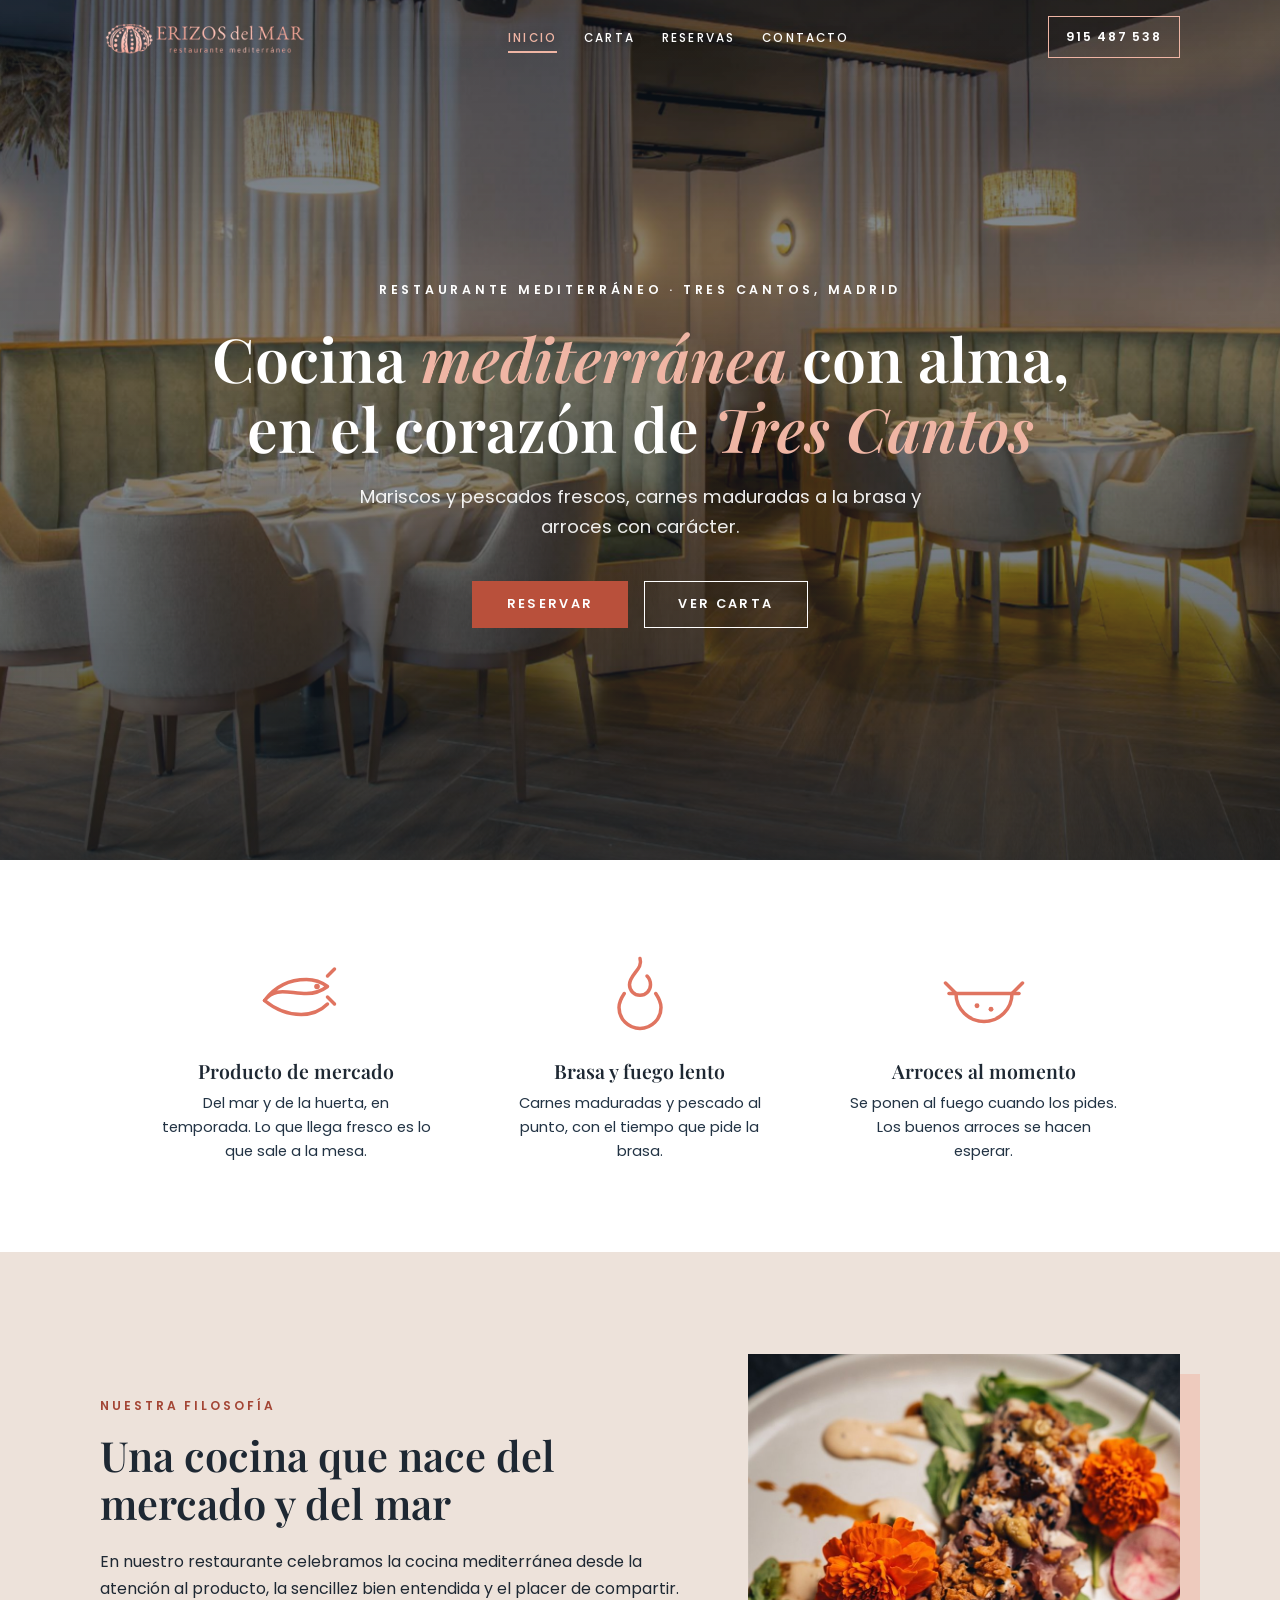
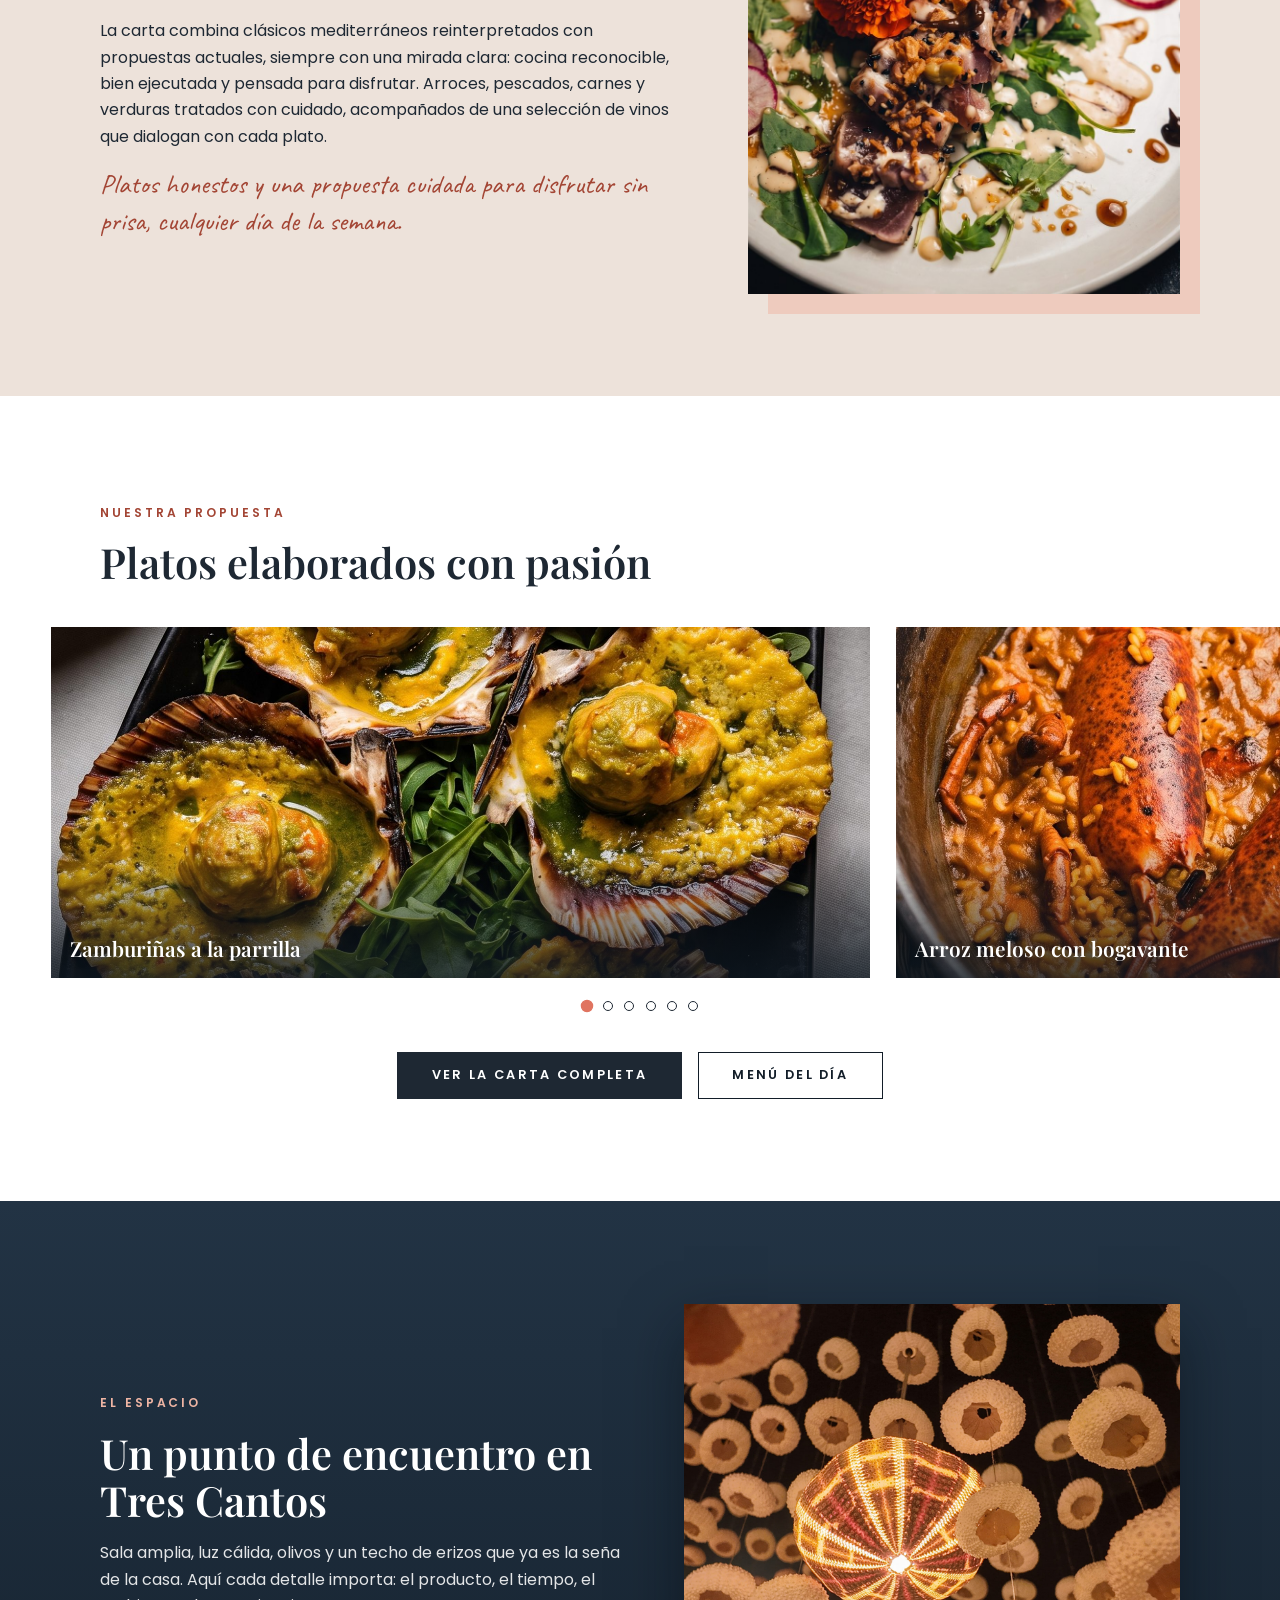
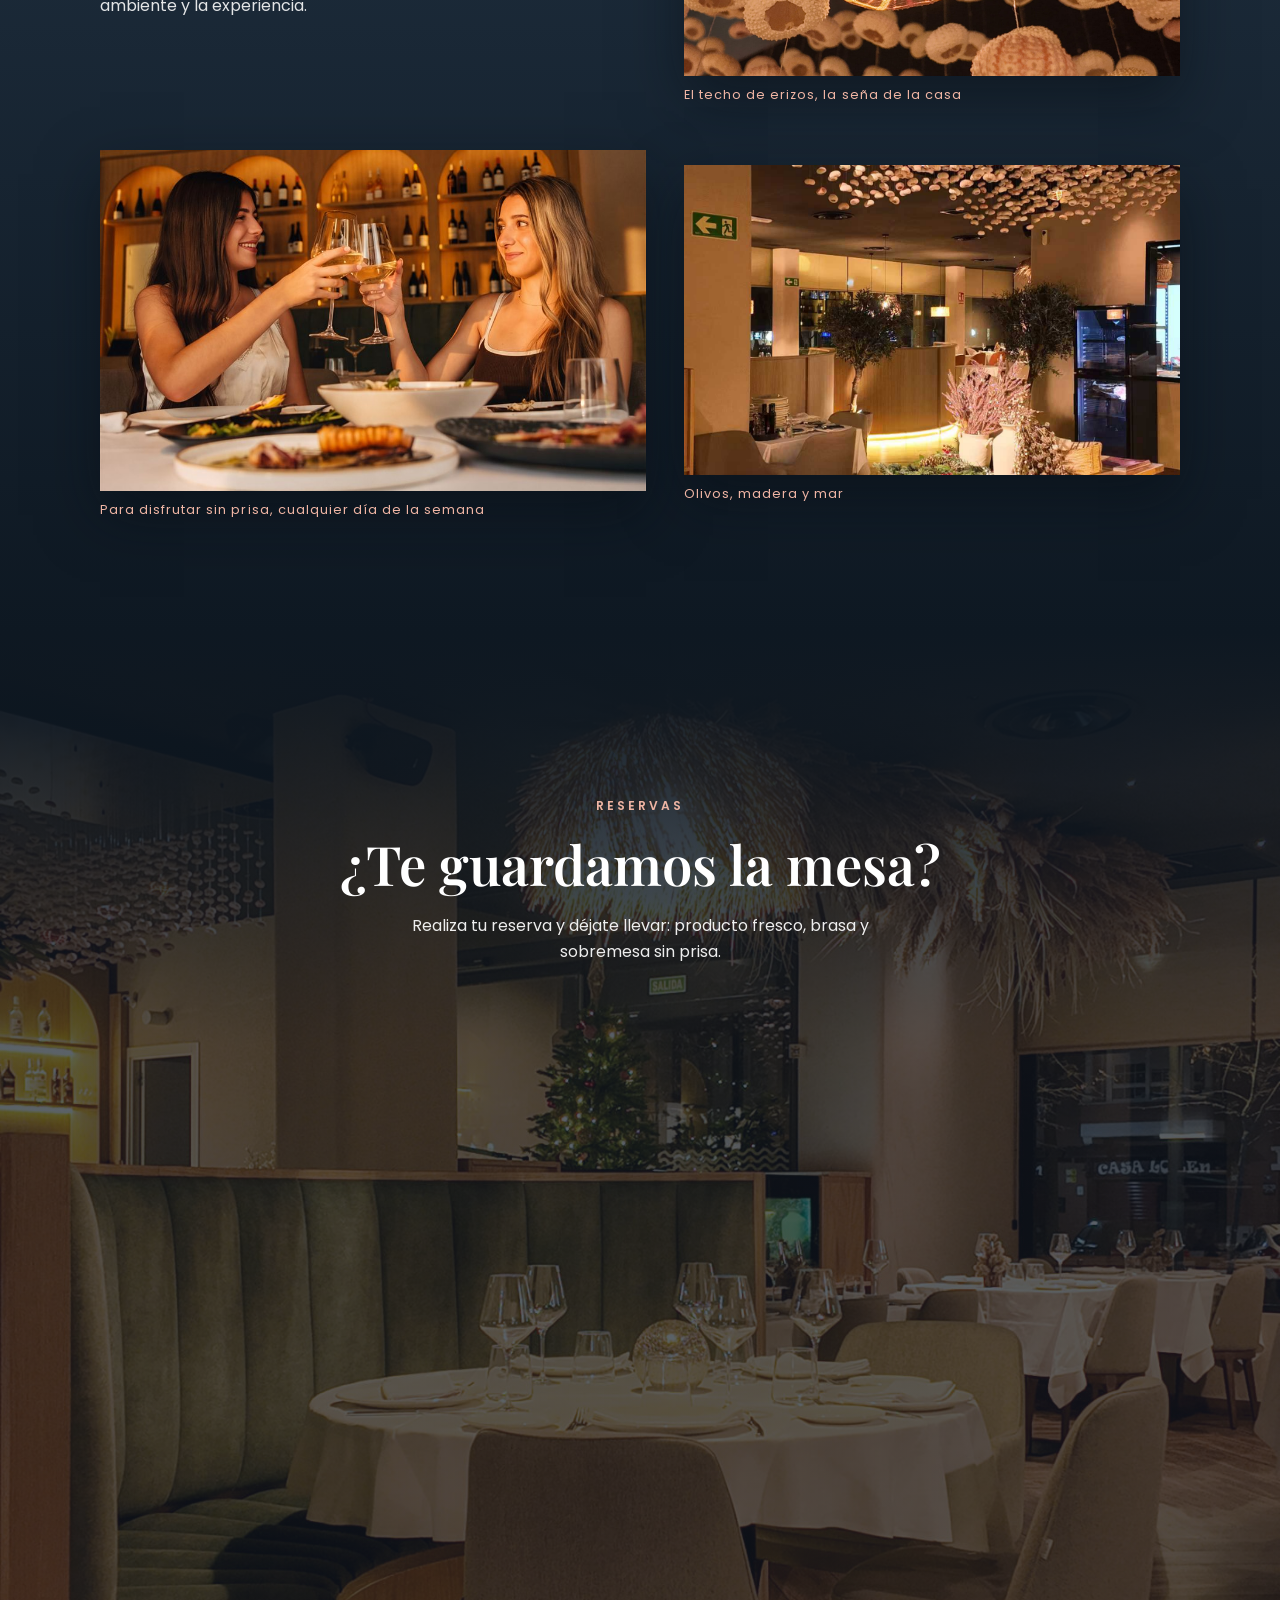
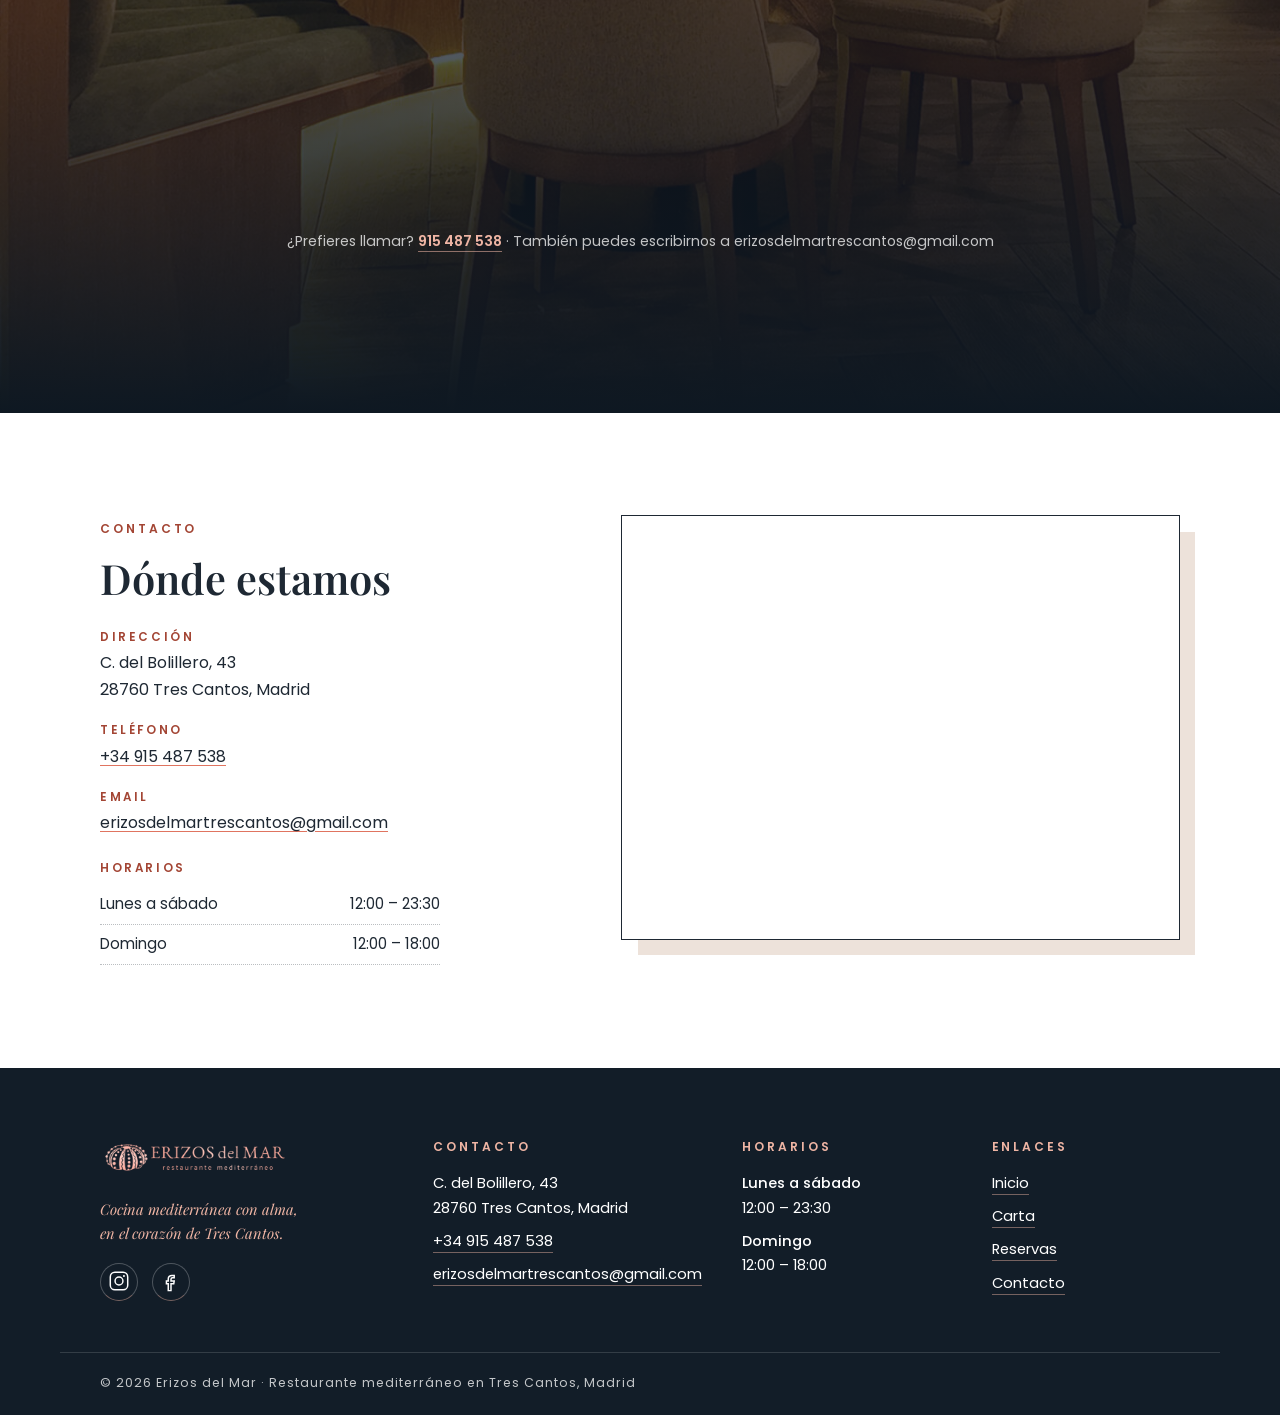
==== commit 7d6691b3: "Foto del brindis en el mural del espacio" ====
--- a/index.html
+++ b/index.html
@@ -1 +1 @@
-<!DOCTYPE html><html lang="es"><head><meta charset="utf-8"><meta name="viewport" content="width=device-width, initial-scale=1"><title>Erizos del Mar — Restaurante mediterráneo en Tres Cantos</title><meta name="description" content="Restaurante mediterráneo en Tres Cantos, Madrid. Mariscos y pescados frescos, carnes maduradas a la brasa y arroces con carácter. Menú del día 26,90 €. Reserva: 915 487 538."><link rel="icon" type="image/png" href="/img/favicon-erizo.png"><meta property="og:type" content="website"><meta name="twitter:card" content="summary_large_image"><meta property="og:site_name" content="Erizos del Mar"><meta property="og:title" content="Erizos del Mar — Restaurante mediterráneo en Tres Cantos"><meta property="og:description" content="Restaurante mediterráneo en Tres Cantos, Madrid. Mariscos y pescados frescos, carnes maduradas a la brasa y arroces con carácter. Menú del día 26,90 €. Reserva: 915 487 538."><meta property="og:image" content="https://www.erizosdelmar.com/img/marisco-variado.webp"><meta property="og:locale" content="es_ES"><link rel="preconnect" href="https://fonts.googleapis.com"><link rel="preconnect" href="https://fonts.gstatic.com" crossorigin><link rel="stylesheet" href="https://fonts.googleapis.com/css2?family=Playfair+Display:ital,wght@0,500;0,600;0,700;1,500;1,600&family=Poppins:wght@400;500;600&family=Caveat:wght@500;600&display=swap"><script type="application/ld+json">{"@context":"https://schema.org","@type":"Restaurant","name":"Erizos del Mar","description":"Cocina mediterránea con alma en Tres Cantos, Madrid.","url":"https://www.erizosdelmar.com","image":"https://www.erizosdelmar.com/img/marisco-variado.webp","telephone":"+34915487538","email":"erizosdelmartrescantos@gmail.com","servesCuisine":["Mediterránea","Mariscos","Pescados","Arroces","Carnes a la brasa"],"priceRange":"€€","acceptsReservations":"True","address":{"@type":"PostalAddress","streetAddress":"C. del Bolillero, 43","postalCode":"28760","addressLocality":"Tres Cantos","addressRegion":"Madrid","addressCountry":"ES"},"openingHoursSpecification":[{"@type":"OpeningHoursSpecification","dayOfWeek":["Monday","Tuesday","Wednesday","Thursday","Friday","Saturday"],"opens":"12:00","closes":"23:30"},{"@type":"OpeningHoursSpecification","dayOfWeek":"Sunday","opens":"12:00","closes":"18:00"}]}</script><link rel="stylesheet" href="/_astro/WidgetReservas.1TLT07ev.css"><link rel="stylesheet" href="/_astro/index.iAvLEUks.css"></head><body><a class="salto-contenido" href="#contenido">Saltar al contenido</a><header class="cabecera" data-cabecera data-astro-cid-24uzi5m7><div class="contenedor cabecera-int" data-astro-cid-24uzi5m7><a class="marca" href="/" data-astro-cid-24uzi5m7><img src="/img/erizodelmar.png" alt="Erizos del Mar — restaurante mediterráneo" width="220" height="63" data-astro-cid-24uzi5m7></a><nav aria-label="Navegación principal" data-astro-cid-24uzi5m7><ul data-astro-cid-24uzi5m7><li data-astro-cid-24uzi5m7><a href="/" aria-current="page" data-astro-cid-24uzi5m7>Inicio</a></li><li data-astro-cid-24uzi5m7><a href="/carta" data-astro-cid-24uzi5m7>Carta</a></li><li data-astro-cid-24uzi5m7><a href="/#reservas" data-astro-cid-24uzi5m7>Reservas</a></li><li data-astro-cid-24uzi5m7><a href="/#contacto" data-astro-cid-24uzi5m7>Contacto</a></li></ul></nav><a class="btn-tel" href="tel:+34915487538" data-astro-cid-24uzi5m7>915 487 538</a></div></header><script type="module">var e=document.querySelector(`[data-cabecera]`);if(e){let t=()=>document.documentElement.style.setProperty(`--altura-cabecera`,`${e.offsetHeight}px`);if(t(),window.addEventListener(`resize`,t,{passive:!0}),!e.classList.contains(`solida`)){let t=()=>{e.classList.toggle(`con-fondo`,window.scrollY>40)};t(),window.addEventListener(`scroll`,t,{passive:!0})}}</script><main id="contenido"><section class="hero" data-astro-cid-lcdefpme><video class="hero-video" src="/video/hero.mp4" poster="/img/1ded1866-d8ff-4c30-8475-15560764dbcc.png" muted autoplay loop playsinline aria-hidden="true" tabindex="-1" data-parallax="0.25" data-astro-cid-lcdefpme></video><div class="hero-velo" aria-hidden="true" data-astro-cid-lcdefpme></div><div class="contenedor hero-contenido" data-astro-cid-lcdefpme><p class="hero-etiqueta" data-astro-cid-lcdefpme>Restaurante mediterráneo · Tres Cantos, Madrid</p><h1 data-titulo-hero data-astro-cid-lcdefpme>Cocina <em class="resalte" data-astro-cid-lcdefpme>mediterránea</em> con alma,<br class="salto-grande" data-astro-cid-lcdefpme> en el corazón de <em class="resalte" data-astro-cid-lcdefpme>Tres Cantos</em></h1><p class="hero-sub" data-astro-cid-lcdefpme>Mariscos y pescados frescos, carnes maduradas a la brasa y arroces con carácter.</p><div class="hero-cta" data-astro-cid-lcdefpme><a class="btn btn-coral" href="/#reservas" data-astro-cid-lcdefpme>Reservar</a><a class="btn btn-contorno-claro" href="/carta" data-astro-cid-lcdefpme>Ver carta</a></div></div></section><section class="motivos" aria-labelledby="t-motivos" data-astro-cid-lcdefpme><div class="contenedor" data-astro-cid-lcdefpme><h2 id="t-motivos" class="visualmente-oculto" data-astro-cid-lcdefpme>Por qué comer en Erizos del Mar</h2><ul class="motivos-lista" data-reveal-grupo data-astro-cid-lcdefpme><li data-reveal data-astro-cid-lcdefpme><svg class="icono" viewBox="0 0 48 48" fill="none" stroke="currentColor" stroke-width="2" stroke-linecap="round" stroke-linejoin="round" aria-hidden="true" data-astro-cid-lcdefpme><path d="M6 24c6-8 14-12 24-12 4 0 8 1 12 4-4 3-8 4-12 4-10 0-18-4-24 4z" transform="translate(0 6)" data-astro-cid-lcdefpme></path><path d="M6 30c6 5 13 8 21 8 6 0 11-2 15-6" data-astro-cid-lcdefpme></path><circle cx="36" cy="22" r="1.6" fill="currentColor" stroke="none" data-astro-cid-lcdefpme></circle><path d="M42 16l4-4M42 28l4 4" data-astro-cid-lcdefpme></path></svg><h3 data-astro-cid-lcdefpme>Producto de mercado</h3><p data-astro-cid-lcdefpme>Del mar y de la huerta, en temporada. Lo que llega fresco es lo que sale a la mesa.</p></li><li data-reveal data-astro-cid-lcdefpme><svg class="icono" viewBox="0 0 48 48" fill="none" stroke="currentColor" stroke-width="2" stroke-linecap="round" stroke-linejoin="round" aria-hidden="true" data-astro-cid-lcdefpme><path d="M24 6c2 6-6 9-6 15a6 6 0 0 0 12 0c0-3-2-5-2-5" data-astro-cid-lcdefpme></path><path d="M15 26c-2 3-3 6-3 8a12 12 0 0 0 24 0c0-2-1-5-3-8" data-astro-cid-lcdefpme></path></svg><h3 data-astro-cid-lcdefpme>Brasa y fuego lento</h3><p data-astro-cid-lcdefpme>Carnes maduradas y pescado al punto, con el tiempo que pide la brasa.</p></li><li data-reveal data-astro-cid-lcdefpme><svg class="icono" viewBox="0 0 48 48" fill="none" stroke="currentColor" stroke-width="2" stroke-linecap="round" stroke-linejoin="round" aria-hidden="true" data-astro-cid-lcdefpme><path d="M4 26h40" data-astro-cid-lcdefpme></path><path d="M8 26a16 16 0 0 0 32 0" data-astro-cid-lcdefpme></path><path d="M2 20l6 6M46 20l-6 6" data-astro-cid-lcdefpme></path><circle cx="20" cy="33" r="1.4" fill="currentColor" stroke="none" data-astro-cid-lcdefpme></circle><circle cx="28" cy="35" r="1.4" fill="currentColor" stroke="none" data-astro-cid-lcdefpme></circle></svg><h3 data-astro-cid-lcdefpme>Arroces al momento</h3><p data-astro-cid-lcdefpme>Se ponen al fuego cuando los pides. Los buenos arroces se hacen esperar.</p></li></ul></div></section><section class="filosofia" aria-labelledby="t-filosofia" data-astro-cid-lcdefpme><div class="contenedor filosofia-int" data-astro-cid-lcdefpme><div class="filosofia-texto" data-reveal data-astro-cid-lcdefpme><p class="etiqueta" data-astro-cid-lcdefpme>Nuestra filosofía</p><h2 id="t-filosofia" data-astro-cid-lcdefpme>Una cocina que nace del mercado y del mar</h2><p data-astro-cid-lcdefpme>En nuestro restaurante celebramos la cocina mediterránea desde la atención al producto, la sencillez bien entendida y el placer de compartir.</p><p data-astro-cid-lcdefpme>La carta combina clásicos mediterráneos reinterpretados con propuestas actuales, siempre con una mirada clara: cocina reconocible, bien ejecutada y pensada para disfrutar. Arroces, pescados, carnes y verduras tratados con cuidado, acompañados de una selección de vinos que dialogan con cada plato.</p><p class="filosofia-cierre" data-astro-cid-lcdefpme>Platos honestos y una propuesta cuidada para disfrutar sin prisa, cualquier día de la semana.</p></div><figure class="filosofia-figura" data-rotador data-reveal data-astro-cid-lcdefpme><img src="/img/platos/tataki-45.jpg" alt="Tataki de atún rojo con flores comestibles y rúcula en plato blanco" loading="eager" decoding="async" class="filosofia-foto activa" data-astro-cid-lcdefpme><img src="/img/platos/calamar-45.jpg" alt="Calamar del Mediterráneo a la brasa sobre su tinta con aceite de hierbas" loading="lazy" decoding="async" class="filosofia-foto" data-astro-cid-lcdefpme><img src="/img/platos/tartar-45.jpg" alt="Steak tartar sobre hueso de caña con crackers artesanos y rúcula" loading="lazy" decoding="async" class="filosofia-foto" data-astro-cid-lcdefpme></figure></div></section><section class="platos" aria-labelledby="t-platos" data-astro-cid-lcdefpme><div class="contenedor" data-astro-cid-lcdefpme><div class="platos-cabeza" data-reveal data-astro-cid-lcdefpme><p class="etiqueta" data-astro-cid-lcdefpme>Nuestra propuesta</p><h2 id="t-platos" data-astro-cid-lcdefpme>Platos elaborados con pasión</h2></div></div><!-- Slider a lo ancho con la siguiente diapositiva asomando --><div class="slider" data-slider data-reveal data-astro-cid-lcdefpme><ul class="slider-pista" data-pista data-astro-cid-lcdefpme><li class="diapositiva" data-diapositiva data-astro-cid-lcdefpme><img src="/img/platos/zamburinas-pano.jpg" alt="Zamburiñas gratinadas en su concha sobre rúcula, vista cenital" loading="eager" decoding="async" data-astro-cid-lcdefpme><span class="plato-nombre" data-astro-cid-lcdefpme>Zamburiñas a la parrilla</span></li><li class="diapositiva" data-diapositiva data-astro-cid-lcdefpme><img src="/img/platos/bogavante-pano.jpg" alt="Arroz meloso con pinzas y cola de bogavante en la cazuela" loading="lazy" decoding="async" data-astro-cid-lcdefpme><span class="plato-nombre" data-astro-cid-lcdefpme>Arroz meloso con bogavante</span></li><li class="diapositiva" data-diapositiva data-astro-cid-lcdefpme><img src="/img/platos/chuleton-pano.jpg" alt="Chuletón fileteado al punto con sal en escamas, patatas y pimientos de Padrón" loading="lazy" decoding="async" data-astro-cid-lcdefpme><span class="plato-nombre" data-astro-cid-lcdefpme>Chuletón de vaca madurada</span></li><li class="diapositiva" data-diapositiva data-astro-cid-lcdefpme><img src="/img/platos/pulpo-pano.jpg" alt="Pulpo a la brasa con pimentón y cebollino sobre parmentier" loading="lazy" decoding="async" data-astro-cid-lcdefpme><span class="plato-nombre" data-astro-cid-lcdefpme>Pulpo a la brasa</span></li><li class="diapositiva" data-diapositiva data-astro-cid-lcdefpme><img src="/img/platos/tataki-pano.jpg" alt="Tataki de atún rojo con flores comestibles, rúcula y mayonesa cevichada" loading="lazy" decoding="async" data-astro-cid-lcdefpme><span class="plato-nombre" data-astro-cid-lcdefpme>Tataki de atún rojo</span></li><li class="diapositiva" data-diapositiva data-astro-cid-lcdefpme><img src="/img/platos/mesa-pano.jpg" alt="Mesa con zamburiñas y steak tartar sobre hueso de caña con crackers" loading="lazy" decoding="async" data-astro-cid-lcdefpme><span class="plato-nombre" data-astro-cid-lcdefpme>Para compartir</span></li></ul><div class="slider-controles" data-astro-cid-lcdefpme><div class="slider-puntos" data-puntos role="tablist" aria-label="Ir al plato" data-astro-cid-lcdefpme><button type="button" class="punto activo" data-punto="0" aria-label="Ver Zamburiñas a la parrilla" data-astro-cid-lcdefpme></button><button type="button" class="punto" data-punto="1" aria-label="Ver Arroz meloso con bogavante" data-astro-cid-lcdefpme></button><button type="button" class="punto" data-punto="2" aria-label="Ver Chuletón de vaca madurada" data-astro-cid-lcdefpme></button><button type="button" class="punto" data-punto="3" aria-label="Ver Pulpo a la brasa" data-astro-cid-lcdefpme></button><button type="button" class="punto" data-punto="4" aria-label="Ver Tataki de atún rojo" data-astro-cid-lcdefpme></button><button type="button" class="punto" data-punto="5" aria-label="Ver Para compartir" data-astro-cid-lcdefpme></button></div></div></div><div class="contenedor" data-astro-cid-lcdefpme><p class="platos-cta" data-astro-cid-lcdefpme><a class="btn btn-marino" href="/carta" data-astro-cid-lcdefpme>Ver la carta completa</a><a class="btn btn-contorno-oscuro" href="/carta#menu-del-dia" data-astro-cid-lcdefpme>Menú del día</a></p></div></section><section class="espacio" aria-labelledby="t-espacio" data-astro-cid-lcdefpme><div class="contenedor espacio-int" data-astro-cid-lcdefpme><div class="espacio-texto" data-reveal data-astro-cid-lcdefpme><p class="etiqueta clara" data-astro-cid-lcdefpme>El espacio</p><h2 id="t-espacio" data-astro-cid-lcdefpme>Un punto de encuentro en Tres Cantos</h2><p data-astro-cid-lcdefpme>Sala amplia, luz cálida, olivos y un techo de erizos que ya es la seña de la casa. Aquí cada detalle importa: el producto, el tiempo, el ambiente y la experiencia.</p></div><figure class="e-techo" data-reveal data-astro-cid-lcdefpme><img src="/img/20260206144532_307_1223-scaled.jpg" alt="Instalación de caparazones de erizo de mar colgando del techo, con una lámpara-erizo iluminada" loading="lazy" decoding="async" data-astro-cid-lcdefpme><figcaption data-astro-cid-lcdefpme>El techo de erizos, la seña de la casa</figcaption></figure><figure class="e-sala" data-reveal data-astro-cid-lcdefpme><img src="/img/platos/experiencia-45.jpg" alt="Clienta disfrutando de unas zamburiñas en la sala del restaurante" loading="lazy" decoding="async" data-astro-cid-lcdefpme><figcaption data-astro-cid-lcdefpme>Para disfrutar sin prisa, cualquier día de la semana</figcaption></figure><figure class="e-olivos" data-reveal data-astro-cid-lcdefpme><img src="/img/20260206144526_306_1223.jpg" alt="Comedor con la instalación de erizos en el techo, mesa central de madera y olivos" loading="lazy" decoding="async" data-astro-cid-lcdefpme><figcaption data-astro-cid-lcdefpme>Olivos, madera y mar</figcaption></figure></div></section><section id="reservas" class="reservas" aria-labelledby="t-reservas" data-astro-cid-lcdefpme><div class="reservas-fondo" aria-hidden="true" data-astro-cid-lcdefpme></div><div class="contenedor reservas-int" data-reveal data-astro-cid-lcdefpme><p class="etiqueta clara" data-astro-cid-lcdefpme>Reservas</p><h2 id="t-reservas" data-astro-cid-lcdefpme>¿Te guardamos la mesa?</h2><p class="reservas-texto" data-astro-cid-lcdefpme>Realiza tu reserva y déjate llevar: producto fresco, brasa y sobremesa sin prisa.</p><div class="widget-reservas" data-astro-cid-szwhwlmq><iframe src="https://widget.thefork.com/7da0110a-f135-477d-92b6-062d80967548" title="Reservar mesa en Erizos del Mar" allow="payment *" loading="lazy" data-astro-cid-szwhwlmq></iframe></div><p class="reservas-nota" data-astro-cid-lcdefpme>¿Prefieres llamar? <a class="reservas-tel-inline" href="tel:+34915487538" data-astro-cid-lcdefpme>915 487 538</a> · También puedes escribirnos a erizosdelmartrescantos@gmail.com</p></div></section><section id="contacto" class="contacto" aria-labelledby="t-contacto" data-astro-cid-lcdefpme><div class="contenedor contacto-int" data-astro-cid-lcdefpme><div class="contacto-info" data-reveal data-astro-cid-lcdefpme><p class="etiqueta" data-astro-cid-lcdefpme>Contacto</p><h2 id="t-contacto" data-astro-cid-lcdefpme>Dónde estamos</h2><address data-astro-cid-lcdefpme><p class="contacto-dato" data-astro-cid-lcdefpme><span class="contacto-titulo" data-astro-cid-lcdefpme>Dirección</span>C. del Bolillero, 43<br data-astro-cid-lcdefpme>28760 Tres Cantos, Madrid</p><p class="contacto-dato" data-astro-cid-lcdefpme><span class="contacto-titulo" data-astro-cid-lcdefpme>Teléfono</span><a href="tel:+34915487538" data-astro-cid-lcdefpme>+34 915 487 538</a></p><p class="contacto-dato" data-astro-cid-lcdefpme><span class="contacto-titulo" data-astro-cid-lcdefpme>Email</span><a href="mailto:erizosdelmartrescantos@gmail.com" data-astro-cid-lcdefpme>erizosdelmartrescantos@gmail.com</a></p></address><div class="contacto-horarios" data-astro-cid-lcdefpme><span class="contacto-titulo" data-astro-cid-lcdefpme>Horarios</span><ul data-astro-cid-lcdefpme><li data-astro-cid-lcdefpme><span data-astro-cid-lcdefpme>Lunes a sábado</span><span data-astro-cid-lcdefpme>12:00 – 23:30</span></li><li data-astro-cid-lcdefpme><span data-astro-cid-lcdefpme>Domingo</span><span data-astro-cid-lcdefpme>12:00 – 18:00</span></li></ul></div></div><div class="contacto-mapa" data-reveal data-astro-cid-lcdefpme><iframe src="https://www.google.com/maps?q=Erizos%20del%20Mar%20Tres%20Cantos&output=embed" title="Mapa de ubicación de Erizos del Mar en Tres Cantos" loading="lazy" allowfullscreen referrerpolicy="no-referrer-when-downgrade" data-astro-cid-lcdefpme></iframe></div></div></section></main><footer class="piecera" data-astro-cid-v5ldd5cm><div class="contenedor piecera-int" data-astro-cid-v5ldd5cm><div class="col marca-col" data-astro-cid-v5ldd5cm><img src="/img/erizodelmar.png" alt="Erizos del Mar — restaurante mediterráneo" width="220" height="63" loading="lazy" data-astro-cid-v5ldd5cm><p data-astro-cid-v5ldd5cm>Cocina mediterránea con alma, en el corazón de Tres Cantos.</p><div class="redes" data-astro-cid-v5ldd5cm><a href="https://www.instagram.com/erizosdelmar/" target="_blank" rel="noopener noreferrer" aria-label="Instagram de Erizos del Mar" data-astro-cid-v5ldd5cm><svg viewBox="0 0 24 24" width="22" height="22" fill="none" stroke="currentColor" stroke-width="1.6" data-astro-cid-v5ldd5cm><rect x="2.5" y="2.5" width="19" height="19" rx="5" data-astro-cid-v5ldd5cm></rect><circle cx="12" cy="12" r="4.3" data-astro-cid-v5ldd5cm></circle><circle cx="17.4" cy="6.6" r="1.1" fill="currentColor" stroke="none" data-astro-cid-v5ldd5cm></circle></svg></a><a href="https://www.facebook.com/people/Erizos-del-Mar-Tres-Cantos/61587013133338/" target="_blank" rel="noopener noreferrer" aria-label="Facebook de Erizos del Mar" data-astro-cid-v5ldd5cm><svg viewBox="0 0 24 24" width="22" height="22" fill="none" stroke="currentColor" stroke-width="1.6" data-astro-cid-v5ldd5cm><path d="M15.5 8.5h-2a1.5 1.5 0 0 0-1.5 1.5v2h3.5l-.5 3H12v7.5H9V15h-2v-3h2v-2.3C9 7.4 10.6 6 13 6h2.5v2.5Z" data-astro-cid-v5ldd5cm></path></svg></a></div></div><div class="col" data-astro-cid-v5ldd5cm><h2 data-astro-cid-v5ldd5cm>Contacto</h2><address data-astro-cid-v5ldd5cm><p data-astro-cid-v5ldd5cm>C. del Bolillero, 43<br data-astro-cid-v5ldd5cm>28760 Tres Cantos, Madrid</p><p data-astro-cid-v5ldd5cm><a href="tel:+34915487538" data-astro-cid-v5ldd5cm>+34 915 487 538</a></p><p data-astro-cid-v5ldd5cm><a href="mailto:erizosdelmartrescantos@gmail.com" data-astro-cid-v5ldd5cm>erizosdelmartrescantos@gmail.com</a></p></address></div><div class="col" data-astro-cid-v5ldd5cm><h2 data-astro-cid-v5ldd5cm>Horarios</h2><ul data-astro-cid-v5ldd5cm><li data-astro-cid-v5ldd5cm><span class="dias" data-astro-cid-v5ldd5cm>Lunes a sábado</span><span data-astro-cid-v5ldd5cm>12:00 – 23:30</span></li><li data-astro-cid-v5ldd5cm><span class="dias" data-astro-cid-v5ldd5cm>Domingo</span><span data-astro-cid-v5ldd5cm>12:00 – 18:00</span></li></ul></div><div class="col" data-astro-cid-v5ldd5cm><h2 data-astro-cid-v5ldd5cm>Enlaces</h2><nav aria-label="Navegación del pie de página" data-astro-cid-v5ldd5cm><ul data-astro-cid-v5ldd5cm><li data-astro-cid-v5ldd5cm><a href="/" data-astro-cid-v5ldd5cm>Inicio</a></li><li data-astro-cid-v5ldd5cm><a href="/carta" data-astro-cid-v5ldd5cm>Carta</a></li><li data-astro-cid-v5ldd5cm><a href="/#reservas" data-astro-cid-v5ldd5cm>Reservas</a></li><li data-astro-cid-v5ldd5cm><a href="/#contacto" data-astro-cid-v5ldd5cm>Contacto</a></li></ul></nav></div></div><div class="contenedor legal" data-astro-cid-v5ldd5cm><p data-astro-cid-v5ldd5cm>© 2026 Erizos del Mar · Restaurante mediterráneo en Tres Cantos, Madrid</p></div></footer><script type="module">document.documentElement.classList.add(`js`);var e=window.matchMedia(`(prefers-reduced-motion: reduce)`).matches,t=document.querySelectorAll(`[data-reveal]`);if(e||!(`IntersectionObserver`in window))t.forEach(e=>e.classList.add(`revelado`));else{document.querySelectorAll(`[data-reveal-grupo]`).forEach(e=>{[...e.querySelectorAll(`[data-reveal]`)].forEach((e,t)=>{e.style.transitionDelay=`${t*110}ms`})});let e=new IntersectionObserver(t=>{t.forEach(t=>{t.isIntersecting&&(t.target.classList.add(`revelado`),e.unobserve(t.target))})},{threshold:.15,rootMargin:`0px 0px -40px 0px`});t.forEach(t=>e.observe(t))}var n=[...document.querySelectorAll(`[data-parallax]`)];if(!e&&n.length){let e=!1,t=()=>{e=!1,n.forEach(e=>{let t=e.parentElement.getBoundingClientRect();if(t.bottom<0||t.top>window.innerHeight)return;let n=parseFloat(e.dataset.parallax||`0.2`);e.style.transform=`translateY(${t.top*-n}px) scale(1.12)`})};window.addEventListener(`scroll`,()=>{e||(e=!0,requestAnimationFrame(t))},{passive:!0}),t()}</script></body></html><script type="module">var e=document.querySelector(`[data-titulo-hero]`);if(e&&!window.matchMedia(`(prefers-reduced-motion: reduce)`).matches){let t=0,n=e=>{if(e.nodeType===Node.TEXT_NODE){let n=(e.textContent||``).split(/(\s+)/),r=document.createDocumentFragment();n.forEach(e=>{if(e)if(/^\s+$/.test(e))r.appendChild(document.createTextNode(e));else{let n=document.createElement(`span`);n.className=`palabra-hero`,n.style.animationDelay=`${200+t*80}ms`,n.textContent=e,r.appendChild(n),t++}}),e.replaceWith(r)}else e.nodeType===Node.ELEMENT_NODE&&e.tagName!==`BR`&&[...e.childNodes].forEach(n)};[...e.childNodes].forEach(n),e.classList.add(`animando`)}var t=document.querySelector(`[data-slider]`);if(t){let e=t.querySelector(`[data-pista]`),n=[...e.querySelectorAll(`[data-diapositiva]`)],r=[...t.querySelectorAll(`[data-punto]`)],i=0,a=!window.matchMedia(`(prefers-reduced-motion: reduce)`).matches,o=t=>{i=Math.max(0,Math.min(n.length-1,t));let o=n[i];e.scrollTo({left:o.offsetLeft-e.offsetLeft-(e.clientWidth-o.clientWidth)/2,behavior:a?`smooth`:`auto`}),r.forEach((e,t)=>e.classList.toggle(`activo`,t===i))},s=()=>{let t=e.scrollLeft+e.clientWidth/2,a=0;n.forEach((e,r)=>{Math.abs(e.offsetLeft+e.clientWidth/2-t)<Math.abs(n[a].offsetLeft+n[a].clientWidth/2-t)&&(a=r)}),i=a,r.forEach((e,t)=>e.classList.toggle(`activo`,t===i))};r.forEach((e,t)=>e.addEventListener(`click`,()=>o(t)));let c;e.addEventListener(`scroll`,()=>{cancelAnimationFrame(c),c=requestAnimationFrame(s)},{passive:!0})}var n=document.querySelector(`[data-rotador]`);if(n&&!window.matchMedia(`(prefers-reduced-motion: reduce)`).matches){let e=n.querySelectorAll(`.filosofia-foto`);if(e.length>1){let t=0;setInterval(()=>{e[t].classList.remove(`activa`),t=(t+1)%e.length,e[t].classList.add(`activa`)},4500)}}</script>+<!DOCTYPE html><html lang="es"><head><meta charset="utf-8"><meta name="viewport" content="width=device-width, initial-scale=1"><title>Erizos del Mar — Restaurante mediterráneo en Tres Cantos</title><meta name="description" content="Restaurante mediterráneo en Tres Cantos, Madrid. Mariscos y pescados frescos, carnes maduradas a la brasa y arroces con carácter. Menú del día 26,90 €. Reserva: 915 487 538."><link rel="icon" type="image/png" href="/img/favicon-erizo.png"><meta property="og:type" content="website"><meta name="twitter:card" content="summary_large_image"><meta property="og:site_name" content="Erizos del Mar"><meta property="og:title" content="Erizos del Mar — Restaurante mediterráneo en Tres Cantos"><meta property="og:description" content="Restaurante mediterráneo en Tres Cantos, Madrid. Mariscos y pescados frescos, carnes maduradas a la brasa y arroces con carácter. Menú del día 26,90 €. Reserva: 915 487 538."><meta property="og:image" content="https://www.erizosdelmar.com/img/marisco-variado.webp"><meta property="og:locale" content="es_ES"><link rel="preconnect" href="https://fonts.googleapis.com"><link rel="preconnect" href="https://fonts.gstatic.com" crossorigin><link rel="stylesheet" href="https://fonts.googleapis.com/css2?family=Playfair+Display:ital,wght@0,500;0,600;0,700;1,500;1,600&family=Poppins:wght@400;500;600&family=Caveat:wght@500;600&display=swap"><script type="application/ld+json">{"@context":"https://schema.org","@type":"Restaurant","name":"Erizos del Mar","description":"Cocina mediterránea con alma en Tres Cantos, Madrid.","url":"https://www.erizosdelmar.com","image":"https://www.erizosdelmar.com/img/marisco-variado.webp","telephone":"+34915487538","email":"erizosdelmartrescantos@gmail.com","servesCuisine":["Mediterránea","Mariscos","Pescados","Arroces","Carnes a la brasa"],"priceRange":"€€","acceptsReservations":"True","address":{"@type":"PostalAddress","streetAddress":"C. del Bolillero, 43","postalCode":"28760","addressLocality":"Tres Cantos","addressRegion":"Madrid","addressCountry":"ES"},"openingHoursSpecification":[{"@type":"OpeningHoursSpecification","dayOfWeek":["Monday","Tuesday","Wednesday","Thursday","Friday","Saturday"],"opens":"12:00","closes":"23:30"},{"@type":"OpeningHoursSpecification","dayOfWeek":"Sunday","opens":"12:00","closes":"18:00"}]}</script><link rel="stylesheet" href="/_astro/WidgetReservas.1TLT07ev.css"><link rel="stylesheet" href="/_astro/index.iAvLEUks.css"></head><body><a class="salto-contenido" href="#contenido">Saltar al contenido</a><header class="cabecera" data-cabecera data-astro-cid-24uzi5m7><div class="contenedor cabecera-int" data-astro-cid-24uzi5m7><a class="marca" href="/" data-astro-cid-24uzi5m7><img src="/img/erizodelmar.png" alt="Erizos del Mar — restaurante mediterráneo" width="220" height="63" data-astro-cid-24uzi5m7></a><nav aria-label="Navegación principal" data-astro-cid-24uzi5m7><ul data-astro-cid-24uzi5m7><li data-astro-cid-24uzi5m7><a href="/" aria-current="page" data-astro-cid-24uzi5m7>Inicio</a></li><li data-astro-cid-24uzi5m7><a href="/carta" data-astro-cid-24uzi5m7>Carta</a></li><li data-astro-cid-24uzi5m7><a href="/#reservas" data-astro-cid-24uzi5m7>Reservas</a></li><li data-astro-cid-24uzi5m7><a href="/#contacto" data-astro-cid-24uzi5m7>Contacto</a></li></ul></nav><a class="btn-tel" href="tel:+34915487538" data-astro-cid-24uzi5m7>915 487 538</a></div></header><script type="module">var e=document.querySelector(`[data-cabecera]`);if(e){let t=()=>document.documentElement.style.setProperty(`--altura-cabecera`,`${e.offsetHeight}px`);if(t(),window.addEventListener(`resize`,t,{passive:!0}),!e.classList.contains(`solida`)){let t=()=>{e.classList.toggle(`con-fondo`,window.scrollY>40)};t(),window.addEventListener(`scroll`,t,{passive:!0})}}</script><main id="contenido"><section class="hero" data-astro-cid-lcdefpme><video class="hero-video" src="/video/hero.mp4" poster="/img/1ded1866-d8ff-4c30-8475-15560764dbcc.png" muted autoplay loop playsinline aria-hidden="true" tabindex="-1" data-parallax="0.25" data-astro-cid-lcdefpme></video><div class="hero-velo" aria-hidden="true" data-astro-cid-lcdefpme></div><div class="contenedor hero-contenido" data-astro-cid-lcdefpme><p class="hero-etiqueta" data-astro-cid-lcdefpme>Restaurante mediterráneo · Tres Cantos, Madrid</p><h1 data-titulo-hero data-astro-cid-lcdefpme>Cocina <em class="resalte" data-astro-cid-lcdefpme>mediterránea</em> con alma,<br class="salto-grande" data-astro-cid-lcdefpme> en el corazón de <em class="resalte" data-astro-cid-lcdefpme>Tres Cantos</em></h1><p class="hero-sub" data-astro-cid-lcdefpme>Mariscos y pescados frescos, carnes maduradas a la brasa y arroces con carácter.</p><div class="hero-cta" data-astro-cid-lcdefpme><a class="btn btn-coral" href="/#reservas" data-astro-cid-lcdefpme>Reservar</a><a class="btn btn-contorno-claro" href="/carta" data-astro-cid-lcdefpme>Ver carta</a></div></div></section><section class="motivos" aria-labelledby="t-motivos" data-astro-cid-lcdefpme><div class="contenedor" data-astro-cid-lcdefpme><h2 id="t-motivos" class="visualmente-oculto" data-astro-cid-lcdefpme>Por qué comer en Erizos del Mar</h2><ul class="motivos-lista" data-reveal-grupo data-astro-cid-lcdefpme><li data-reveal data-astro-cid-lcdefpme><svg class="icono" viewBox="0 0 48 48" fill="none" stroke="currentColor" stroke-width="2" stroke-linecap="round" stroke-linejoin="round" aria-hidden="true" data-astro-cid-lcdefpme><path d="M6 24c6-8 14-12 24-12 4 0 8 1 12 4-4 3-8 4-12 4-10 0-18-4-24 4z" transform="translate(0 6)" data-astro-cid-lcdefpme></path><path d="M6 30c6 5 13 8 21 8 6 0 11-2 15-6" data-astro-cid-lcdefpme></path><circle cx="36" cy="22" r="1.6" fill="currentColor" stroke="none" data-astro-cid-lcdefpme></circle><path d="M42 16l4-4M42 28l4 4" data-astro-cid-lcdefpme></path></svg><h3 data-astro-cid-lcdefpme>Producto de mercado</h3><p data-astro-cid-lcdefpme>Del mar y de la huerta, en temporada. Lo que llega fresco es lo que sale a la mesa.</p></li><li data-reveal data-astro-cid-lcdefpme><svg class="icono" viewBox="0 0 48 48" fill="none" stroke="currentColor" stroke-width="2" stroke-linecap="round" stroke-linejoin="round" aria-hidden="true" data-astro-cid-lcdefpme><path d="M24 6c2 6-6 9-6 15a6 6 0 0 0 12 0c0-3-2-5-2-5" data-astro-cid-lcdefpme></path><path d="M15 26c-2 3-3 6-3 8a12 12 0 0 0 24 0c0-2-1-5-3-8" data-astro-cid-lcdefpme></path></svg><h3 data-astro-cid-lcdefpme>Brasa y fuego lento</h3><p data-astro-cid-lcdefpme>Carnes maduradas y pescado al punto, con el tiempo que pide la brasa.</p></li><li data-reveal data-astro-cid-lcdefpme><svg class="icono" viewBox="0 0 48 48" fill="none" stroke="currentColor" stroke-width="2" stroke-linecap="round" stroke-linejoin="round" aria-hidden="true" data-astro-cid-lcdefpme><path d="M4 26h40" data-astro-cid-lcdefpme></path><path d="M8 26a16 16 0 0 0 32 0" data-astro-cid-lcdefpme></path><path d="M2 20l6 6M46 20l-6 6" data-astro-cid-lcdefpme></path><circle cx="20" cy="33" r="1.4" fill="currentColor" stroke="none" data-astro-cid-lcdefpme></circle><circle cx="28" cy="35" r="1.4" fill="currentColor" stroke="none" data-astro-cid-lcdefpme></circle></svg><h3 data-astro-cid-lcdefpme>Arroces al momento</h3><p data-astro-cid-lcdefpme>Se ponen al fuego cuando los pides. Los buenos arroces se hacen esperar.</p></li></ul></div></section><section class="filosofia" aria-labelledby="t-filosofia" data-astro-cid-lcdefpme><div class="contenedor filosofia-int" data-astro-cid-lcdefpme><div class="filosofia-texto" data-reveal data-astro-cid-lcdefpme><p class="etiqueta" data-astro-cid-lcdefpme>Nuestra filosofía</p><h2 id="t-filosofia" data-astro-cid-lcdefpme>Una cocina que nace del mercado y del mar</h2><p data-astro-cid-lcdefpme>En nuestro restaurante celebramos la cocina mediterránea desde la atención al producto, la sencillez bien entendida y el placer de compartir.</p><p data-astro-cid-lcdefpme>La carta combina clásicos mediterráneos reinterpretados con propuestas actuales, siempre con una mirada clara: cocina reconocible, bien ejecutada y pensada para disfrutar. Arroces, pescados, carnes y verduras tratados con cuidado, acompañados de una selección de vinos que dialogan con cada plato.</p><p class="filosofia-cierre" data-astro-cid-lcdefpme>Platos honestos y una propuesta cuidada para disfrutar sin prisa, cualquier día de la semana.</p></div><figure class="filosofia-figura" data-rotador data-reveal data-astro-cid-lcdefpme><img src="/img/platos/tataki-45.jpg" alt="Tataki de atún rojo con flores comestibles y rúcula en plato blanco" loading="eager" decoding="async" class="filosofia-foto activa" data-astro-cid-lcdefpme><img src="/img/platos/calamar-45.jpg" alt="Calamar del Mediterráneo a la brasa sobre su tinta con aceite de hierbas" loading="lazy" decoding="async" class="filosofia-foto" data-astro-cid-lcdefpme><img src="/img/platos/bogavante-45.jpg" alt="Arroz meloso con bogavante recién hecho en su cazuela" loading="lazy" decoding="async" class="filosofia-foto" data-astro-cid-lcdefpme></figure></div></section><section class="platos" aria-labelledby="t-platos" data-astro-cid-lcdefpme><div class="contenedor" data-astro-cid-lcdefpme><div class="platos-cabeza" data-reveal data-astro-cid-lcdefpme><p class="etiqueta" data-astro-cid-lcdefpme>Nuestra propuesta</p><h2 id="t-platos" data-astro-cid-lcdefpme>Platos elaborados con pasión</h2></div></div><!-- Slider a lo ancho con la siguiente diapositiva asomando --><div class="slider" data-slider data-reveal data-astro-cid-lcdefpme><ul class="slider-pista" data-pista data-astro-cid-lcdefpme><li class="diapositiva" data-diapositiva data-astro-cid-lcdefpme><img src="/img/platos/zamburinas-pano.jpg" alt="Zamburiñas gratinadas en su concha sobre rúcula, vista cenital" loading="eager" decoding="async" data-astro-cid-lcdefpme><span class="plato-nombre" data-astro-cid-lcdefpme>Zamburiñas a la parrilla</span></li><li class="diapositiva" data-diapositiva data-astro-cid-lcdefpme><img src="/img/platos/bogavante-pano.jpg" alt="Arroz meloso con pinzas y cola de bogavante en la cazuela" loading="lazy" decoding="async" data-astro-cid-lcdefpme><span class="plato-nombre" data-astro-cid-lcdefpme>Arroz meloso con bogavante</span></li><li class="diapositiva" data-diapositiva data-astro-cid-lcdefpme><img src="/img/platos/chuleton-pano.jpg" alt="Chuletón fileteado al punto con sal en escamas, patatas y pimientos de Padrón" loading="lazy" decoding="async" data-astro-cid-lcdefpme><span class="plato-nombre" data-astro-cid-lcdefpme>Chuletón de vaca madurada</span></li><li class="diapositiva" data-diapositiva data-astro-cid-lcdefpme><img src="/img/platos/pulpo-pano.jpg" alt="Pulpo a la brasa con pimentón y cebollino sobre parmentier" loading="lazy" decoding="async" data-astro-cid-lcdefpme><span class="plato-nombre" data-astro-cid-lcdefpme>Pulpo a la brasa</span></li><li class="diapositiva" data-diapositiva data-astro-cid-lcdefpme><img src="/img/platos/tataki-pano.jpg" alt="Tataki de atún rojo con flores comestibles, rúcula y mayonesa cevichada" loading="lazy" decoding="async" data-astro-cid-lcdefpme><span class="plato-nombre" data-astro-cid-lcdefpme>Tataki de atún rojo</span></li><li class="diapositiva" data-diapositiva data-astro-cid-lcdefpme><img src="/img/platos/calamar-pano.jpg" alt="Calamar a la brasa sobre su tinta con aceite de hierbas, vista cenital" loading="lazy" decoding="async" data-astro-cid-lcdefpme><span class="plato-nombre" data-astro-cid-lcdefpme>Calamar del Mediterráneo</span></li></ul><div class="slider-controles" data-astro-cid-lcdefpme><div class="slider-puntos" data-puntos role="tablist" aria-label="Ir al plato" data-astro-cid-lcdefpme><button type="button" class="punto activo" data-punto="0" aria-label="Ver Zamburiñas a la parrilla" data-astro-cid-lcdefpme></button><button type="button" class="punto" data-punto="1" aria-label="Ver Arroz meloso con bogavante" data-astro-cid-lcdefpme></button><button type="button" class="punto" data-punto="2" aria-label="Ver Chuletón de vaca madurada" data-astro-cid-lcdefpme></button><button type="button" class="punto" data-punto="3" aria-label="Ver Pulpo a la brasa" data-astro-cid-lcdefpme></button><button type="button" class="punto" data-punto="4" aria-label="Ver Tataki de atún rojo" data-astro-cid-lcdefpme></button><button type="button" class="punto" data-punto="5" aria-label="Ver Calamar del Mediterráneo" data-astro-cid-lcdefpme></button></div></div></div><div class="contenedor" data-astro-cid-lcdefpme><p class="platos-cta" data-astro-cid-lcdefpme><a class="btn btn-marino" href="/carta" data-astro-cid-lcdefpme>Ver la carta completa</a><a class="btn btn-contorno-oscuro" href="/carta#menu-del-dia" data-astro-cid-lcdefpme>Menú del día</a></p></div></section><section class="espacio" aria-labelledby="t-espacio" data-astro-cid-lcdefpme><div class="contenedor espacio-int" data-astro-cid-lcdefpme><div class="espacio-texto" data-reveal data-astro-cid-lcdefpme><p class="etiqueta clara" data-astro-cid-lcdefpme>El espacio</p><h2 id="t-espacio" data-astro-cid-lcdefpme>Un punto de encuentro en Tres Cantos</h2><p data-astro-cid-lcdefpme>Sala amplia, luz cálida, olivos y un techo de erizos que ya es la seña de la casa. Aquí cada detalle importa: el producto, el tiempo, el ambiente y la experiencia.</p></div><figure class="e-techo" data-reveal data-astro-cid-lcdefpme><img src="/img/20260206144532_307_1223-scaled.jpg" alt="Instalación de caparazones de erizo de mar colgando del techo, con una lámpara-erizo iluminada" loading="lazy" decoding="async" data-astro-cid-lcdefpme><figcaption data-astro-cid-lcdefpme>El techo de erizos, la seña de la casa</figcaption></figure><figure class="e-sala" data-reveal data-astro-cid-lcdefpme><img src="/img/platos/brindis-45.jpg" alt="Dos clientas brindando con vino blanco frente a la vinoteca del restaurante" loading="lazy" decoding="async" data-astro-cid-lcdefpme><figcaption data-astro-cid-lcdefpme>Para disfrutar sin prisa, cualquier día de la semana</figcaption></figure><figure class="e-olivos" data-reveal data-astro-cid-lcdefpme><img src="/img/20260206144526_306_1223.jpg" alt="Comedor con la instalación de erizos en el techo, mesa central de madera y olivos" loading="lazy" decoding="async" data-astro-cid-lcdefpme><figcaption data-astro-cid-lcdefpme>Olivos, madera y mar</figcaption></figure></div></section><section id="reservas" class="reservas" aria-labelledby="t-reservas" data-astro-cid-lcdefpme><div class="reservas-fondo" aria-hidden="true" data-astro-cid-lcdefpme></div><div class="contenedor reservas-int" data-reveal data-astro-cid-lcdefpme><p class="etiqueta clara" data-astro-cid-lcdefpme>Reservas</p><h2 id="t-reservas" data-astro-cid-lcdefpme>¿Te guardamos la mesa?</h2><p class="reservas-texto" data-astro-cid-lcdefpme>Realiza tu reserva y déjate llevar: producto fresco, brasa y sobremesa sin prisa.</p><div class="widget-reservas" data-astro-cid-szwhwlmq><iframe src="https://widget.thefork.com/7da0110a-f135-477d-92b6-062d80967548" title="Reservar mesa en Erizos del Mar" allow="payment *" loading="lazy" data-astro-cid-szwhwlmq></iframe></div><p class="reservas-nota" data-astro-cid-lcdefpme>¿Prefieres llamar? <a class="reservas-tel-inline" href="tel:+34915487538" data-astro-cid-lcdefpme>915 487 538</a> · También puedes escribirnos a erizosdelmartrescantos@gmail.com</p></div></section><section id="contacto" class="contacto" aria-labelledby="t-contacto" data-astro-cid-lcdefpme><div class="contenedor contacto-int" data-astro-cid-lcdefpme><div class="contacto-info" data-reveal data-astro-cid-lcdefpme><p class="etiqueta" data-astro-cid-lcdefpme>Contacto</p><h2 id="t-contacto" data-astro-cid-lcdefpme>Dónde estamos</h2><address data-astro-cid-lcdefpme><p class="contacto-dato" data-astro-cid-lcdefpme><span class="contacto-titulo" data-astro-cid-lcdefpme>Dirección</span>C. del Bolillero, 43<br data-astro-cid-lcdefpme>28760 Tres Cantos, Madrid</p><p class="contacto-dato" data-astro-cid-lcdefpme><span class="contacto-titulo" data-astro-cid-lcdefpme>Teléfono</span><a href="tel:+34915487538" data-astro-cid-lcdefpme>+34 915 487 538</a></p><p class="contacto-dato" data-astro-cid-lcdefpme><span class="contacto-titulo" data-astro-cid-lcdefpme>Email</span><a href="mailto:erizosdelmartrescantos@gmail.com" data-astro-cid-lcdefpme>erizosdelmartrescantos@gmail.com</a></p></address><div class="contacto-horarios" data-astro-cid-lcdefpme><span class="contacto-titulo" data-astro-cid-lcdefpme>Horarios</span><ul data-astro-cid-lcdefpme><li data-astro-cid-lcdefpme><span data-astro-cid-lcdefpme>Lunes a sábado</span><span data-astro-cid-lcdefpme>12:00 – 23:30</span></li><li data-astro-cid-lcdefpme><span data-astro-cid-lcdefpme>Domingo</span><span data-astro-cid-lcdefpme>12:00 – 18:00</span></li></ul></div></div><div class="contacto-mapa" data-reveal data-astro-cid-lcdefpme><iframe src="https://www.google.com/maps?q=Erizos%20del%20Mar%20Tres%20Cantos&output=embed" title="Mapa de ubicación de Erizos del Mar en Tres Cantos" loading="lazy" allowfullscreen referrerpolicy="no-referrer-when-downgrade" data-astro-cid-lcdefpme></iframe></div></div></section></main><footer class="piecera" data-astro-cid-v5ldd5cm><div class="contenedor piecera-int" data-astro-cid-v5ldd5cm><div class="col marca-col" data-astro-cid-v5ldd5cm><img src="/img/erizodelmar.png" alt="Erizos del Mar — restaurante mediterráneo" width="220" height="63" loading="lazy" data-astro-cid-v5ldd5cm><p data-astro-cid-v5ldd5cm>Cocina mediterránea con alma, en el corazón de Tres Cantos.</p><div class="redes" data-astro-cid-v5ldd5cm><a href="https://www.instagram.com/erizosdelmar/" target="_blank" rel="noopener noreferrer" aria-label="Instagram de Erizos del Mar" data-astro-cid-v5ldd5cm><svg viewBox="0 0 24 24" width="22" height="22" fill="none" stroke="currentColor" stroke-width="1.6" data-astro-cid-v5ldd5cm><rect x="2.5" y="2.5" width="19" height="19" rx="5" data-astro-cid-v5ldd5cm></rect><circle cx="12" cy="12" r="4.3" data-astro-cid-v5ldd5cm></circle><circle cx="17.4" cy="6.6" r="1.1" fill="currentColor" stroke="none" data-astro-cid-v5ldd5cm></circle></svg></a><a href="https://www.facebook.com/people/Erizos-del-Mar-Tres-Cantos/61587013133338/" target="_blank" rel="noopener noreferrer" aria-label="Facebook de Erizos del Mar" data-astro-cid-v5ldd5cm><svg viewBox="0 0 24 24" width="22" height="22" fill="none" stroke="currentColor" stroke-width="1.6" data-astro-cid-v5ldd5cm><path d="M15.5 8.5h-2a1.5 1.5 0 0 0-1.5 1.5v2h3.5l-.5 3H12v7.5H9V15h-2v-3h2v-2.3C9 7.4 10.6 6 13 6h2.5v2.5Z" data-astro-cid-v5ldd5cm></path></svg></a></div></div><div class="col" data-astro-cid-v5ldd5cm><h2 data-astro-cid-v5ldd5cm>Contacto</h2><address data-astro-cid-v5ldd5cm><p data-astro-cid-v5ldd5cm>C. del Bolillero, 43<br data-astro-cid-v5ldd5cm>28760 Tres Cantos, Madrid</p><p data-astro-cid-v5ldd5cm><a href="tel:+34915487538" data-astro-cid-v5ldd5cm>+34 915 487 538</a></p><p data-astro-cid-v5ldd5cm><a href="mailto:erizosdelmartrescantos@gmail.com" data-astro-cid-v5ldd5cm>erizosdelmartrescantos@gmail.com</a></p></address></div><div class="col" data-astro-cid-v5ldd5cm><h2 data-astro-cid-v5ldd5cm>Horarios</h2><ul data-astro-cid-v5ldd5cm><li data-astro-cid-v5ldd5cm><span class="dias" data-astro-cid-v5ldd5cm>Lunes a sábado</span><span data-astro-cid-v5ldd5cm>12:00 – 23:30</span></li><li data-astro-cid-v5ldd5cm><span class="dias" data-astro-cid-v5ldd5cm>Domingo</span><span data-astro-cid-v5ldd5cm>12:00 – 18:00</span></li></ul></div><div class="col" data-astro-cid-v5ldd5cm><h2 data-astro-cid-v5ldd5cm>Enlaces</h2><nav aria-label="Navegación del pie de página" data-astro-cid-v5ldd5cm><ul data-astro-cid-v5ldd5cm><li data-astro-cid-v5ldd5cm><a href="/" data-astro-cid-v5ldd5cm>Inicio</a></li><li data-astro-cid-v5ldd5cm><a href="/carta" data-astro-cid-v5ldd5cm>Carta</a></li><li data-astro-cid-v5ldd5cm><a href="/#reservas" data-astro-cid-v5ldd5cm>Reservas</a></li><li data-astro-cid-v5ldd5cm><a href="/#contacto" data-astro-cid-v5ldd5cm>Contacto</a></li></ul></nav></div></div><div class="contenedor legal" data-astro-cid-v5ldd5cm><p data-astro-cid-v5ldd5cm>© 2026 Erizos del Mar · Restaurante mediterráneo en Tres Cantos, Madrid</p></div></footer><script type="module">document.documentElement.classList.add(`js`);var e=window.matchMedia(`(prefers-reduced-motion: reduce)`).matches,t=document.querySelectorAll(`[data-reveal]`);if(e||!(`IntersectionObserver`in window))t.forEach(e=>e.classList.add(`revelado`));else{document.querySelectorAll(`[data-reveal-grupo]`).forEach(e=>{[...e.querySelectorAll(`[data-reveal]`)].forEach((e,t)=>{e.style.transitionDelay=`${t*110}ms`})});let e=new IntersectionObserver(t=>{t.forEach(t=>{t.isIntersecting&&(t.target.classList.add(`revelado`),e.unobserve(t.target))})},{threshold:.15,rootMargin:`0px 0px -40px 0px`});t.forEach(t=>e.observe(t))}var n=[...document.querySelectorAll(`[data-parallax]`)];if(!e&&n.length){let e=!1,t=()=>{e=!1,n.forEach(e=>{let t=e.parentElement.getBoundingClientRect();if(t.bottom<0||t.top>window.innerHeight)return;let n=parseFloat(e.dataset.parallax||`0.2`);e.style.transform=`translateY(${t.top*-n}px) scale(1.12)`})};window.addEventListener(`scroll`,()=>{e||(e=!0,requestAnimationFrame(t))},{passive:!0}),t()}</script></body></html><script type="module">var e=document.querySelector(`[data-titulo-hero]`);if(e&&!window.matchMedia(`(prefers-reduced-motion: reduce)`).matches){let t=0,n=e=>{if(e.nodeType===Node.TEXT_NODE){let n=(e.textContent||``).split(/(\s+)/),r=document.createDocumentFragment();n.forEach(e=>{if(e)if(/^\s+$/.test(e))r.appendChild(document.createTextNode(e));else{let n=document.createElement(`span`);n.className=`palabra-hero`,n.style.animationDelay=`${200+t*80}ms`,n.textContent=e,r.appendChild(n),t++}}),e.replaceWith(r)}else e.nodeType===Node.ELEMENT_NODE&&e.tagName!==`BR`&&[...e.childNodes].forEach(n)};[...e.childNodes].forEach(n),e.classList.add(`animando`)}var t=document.querySelector(`[data-slider]`);if(t){let e=t.querySelector(`[data-pista]`),n=[...e.querySelectorAll(`[data-diapositiva]`)],r=[...t.querySelectorAll(`[data-punto]`)],i=0,a=!window.matchMedia(`(prefers-reduced-motion: reduce)`).matches,o=t=>{i=Math.max(0,Math.min(n.length-1,t));let o=n[i];e.scrollTo({left:o.offsetLeft-e.offsetLeft-(e.clientWidth-o.clientWidth)/2,behavior:a?`smooth`:`auto`}),r.forEach((e,t)=>e.classList.toggle(`activo`,t===i))},s=()=>{let t=e.scrollLeft+e.clientWidth/2,a=0;n.forEach((e,r)=>{Math.abs(e.offsetLeft+e.clientWidth/2-t)<Math.abs(n[a].offsetLeft+n[a].clientWidth/2-t)&&(a=r)}),i=a,r.forEach((e,t)=>e.classList.toggle(`activo`,t===i))};r.forEach((e,t)=>e.addEventListener(`click`,()=>o(t)));let c;e.addEventListener(`scroll`,()=>{cancelAnimationFrame(c),c=requestAnimationFrame(s)},{passive:!0})}var n=document.querySelector(`[data-rotador]`);if(n&&!window.matchMedia(`(prefers-reduced-motion: reduce)`).matches){let e=n.querySelectorAll(`.filosofia-foto`);if(e.length>1){let t=0;setInterval(()=>{e[t].classList.remove(`activa`),t=(t+1)%e.length,e[t].classList.add(`activa`)},4500)}}</script>
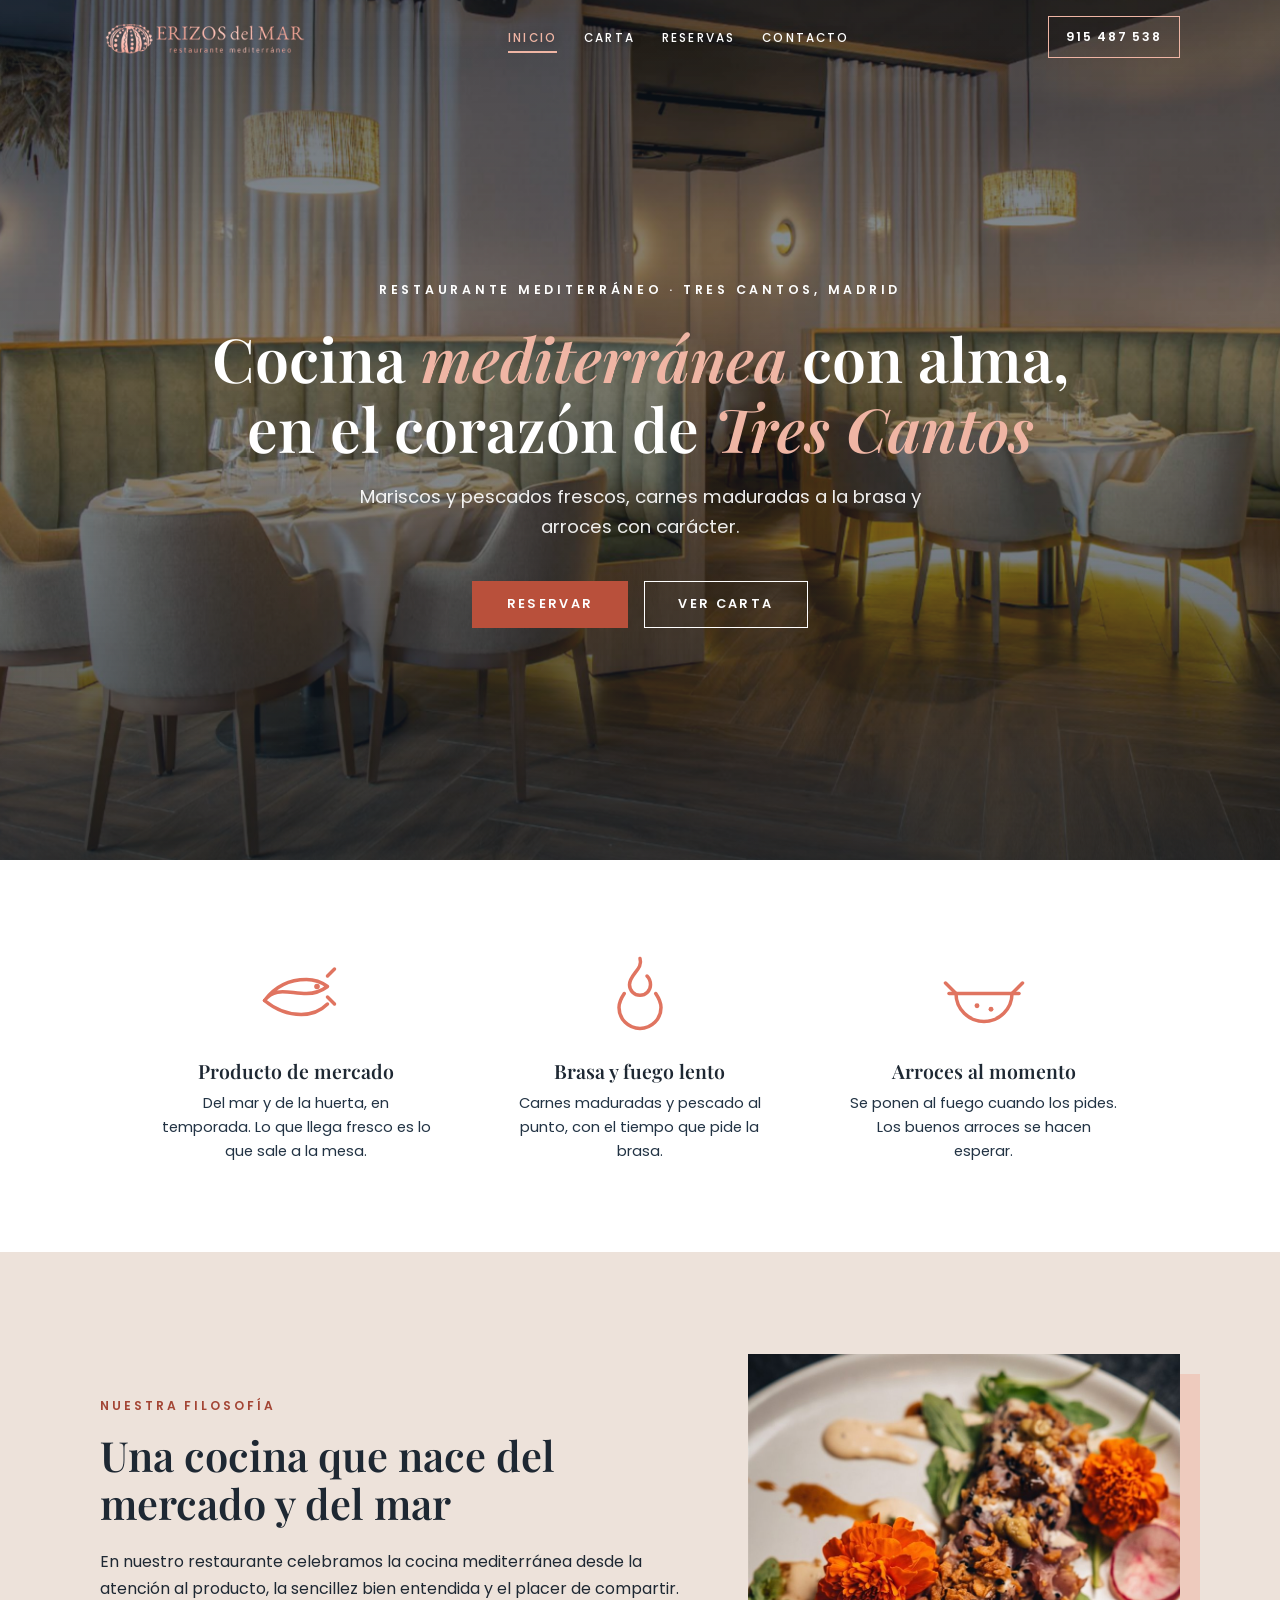
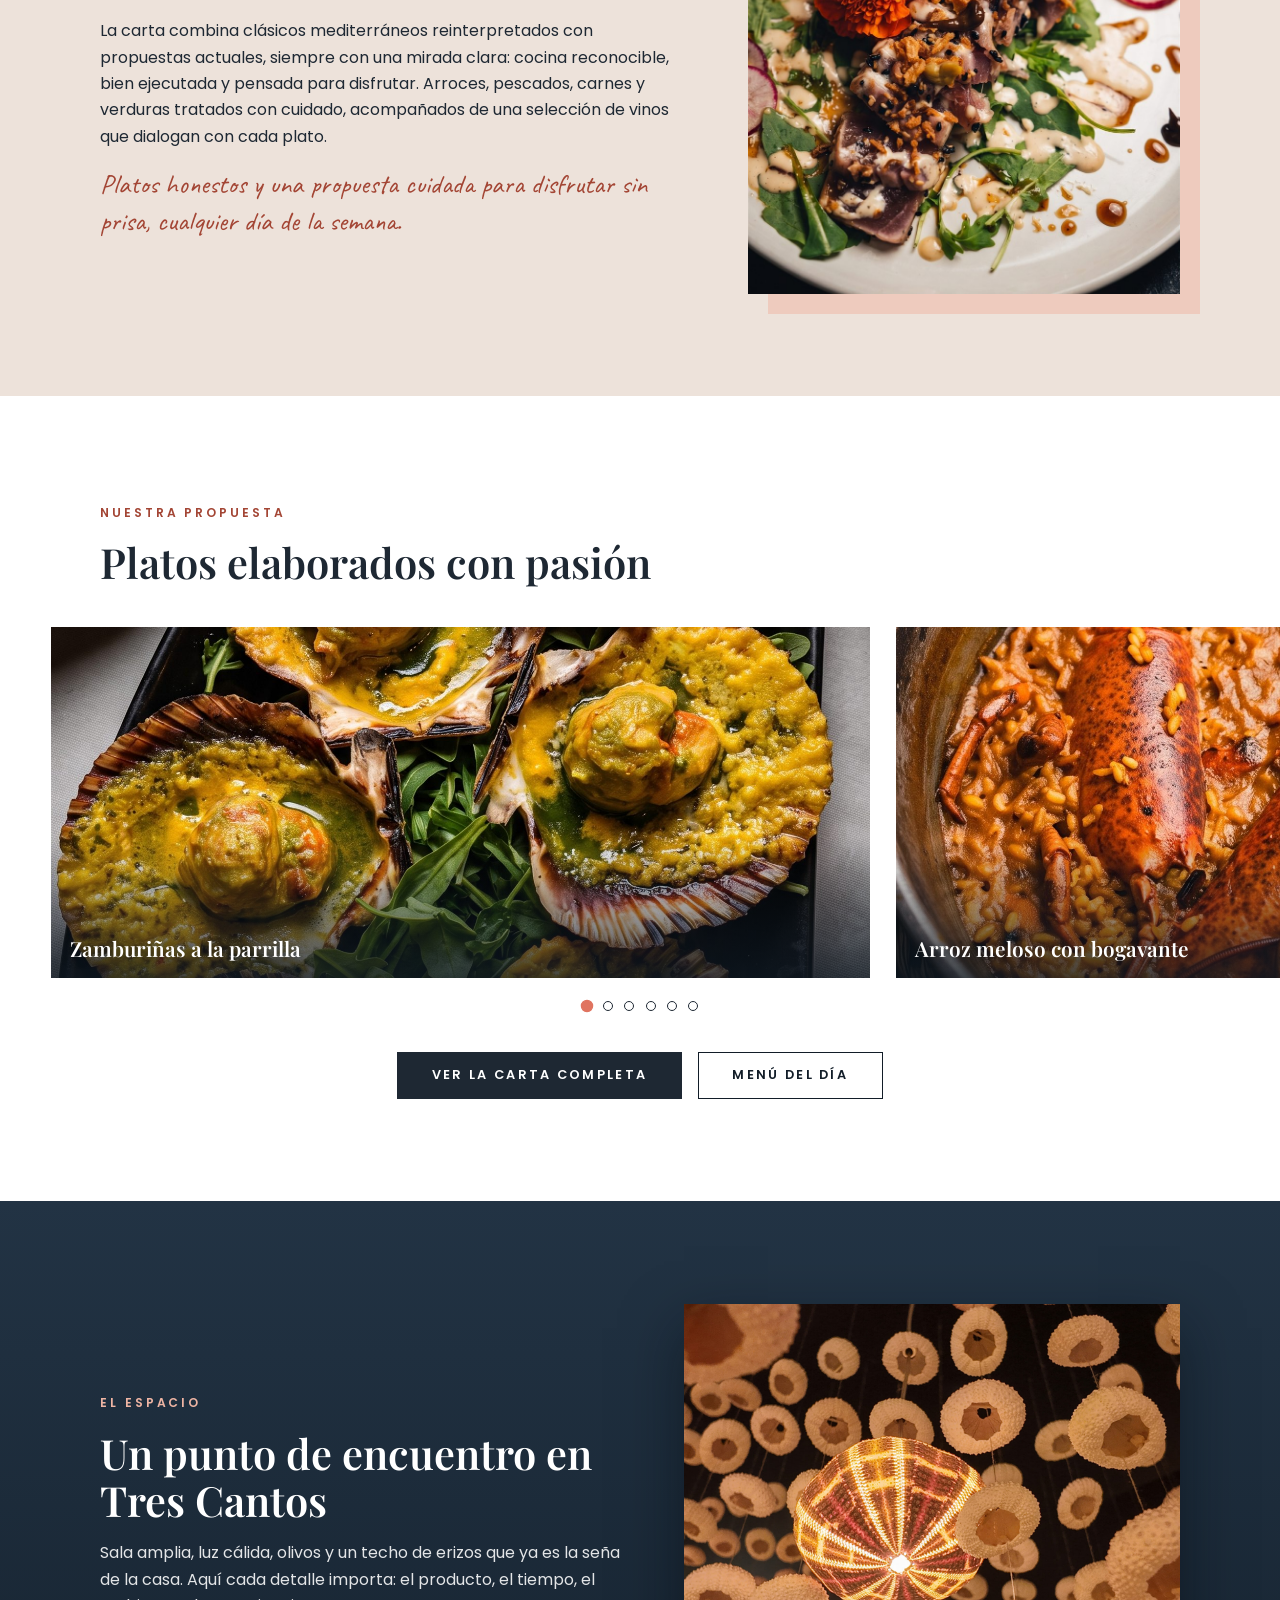
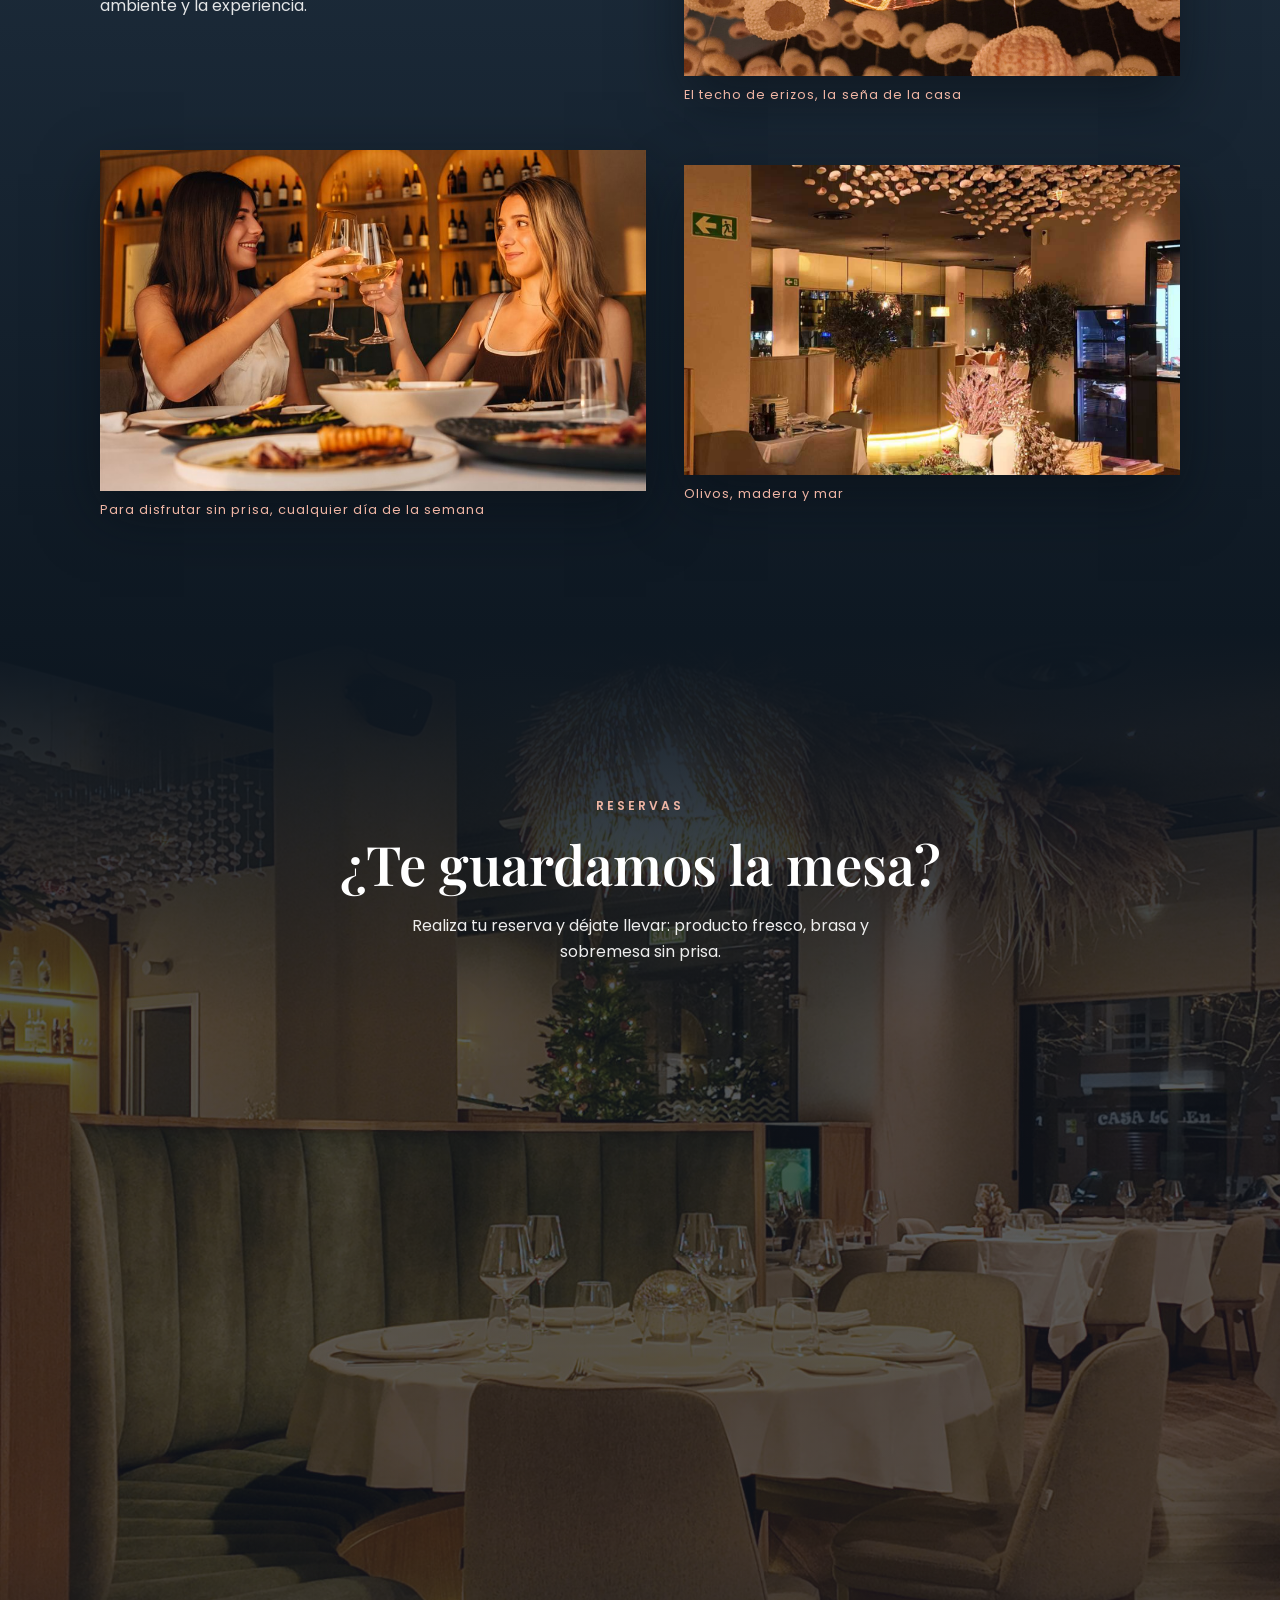
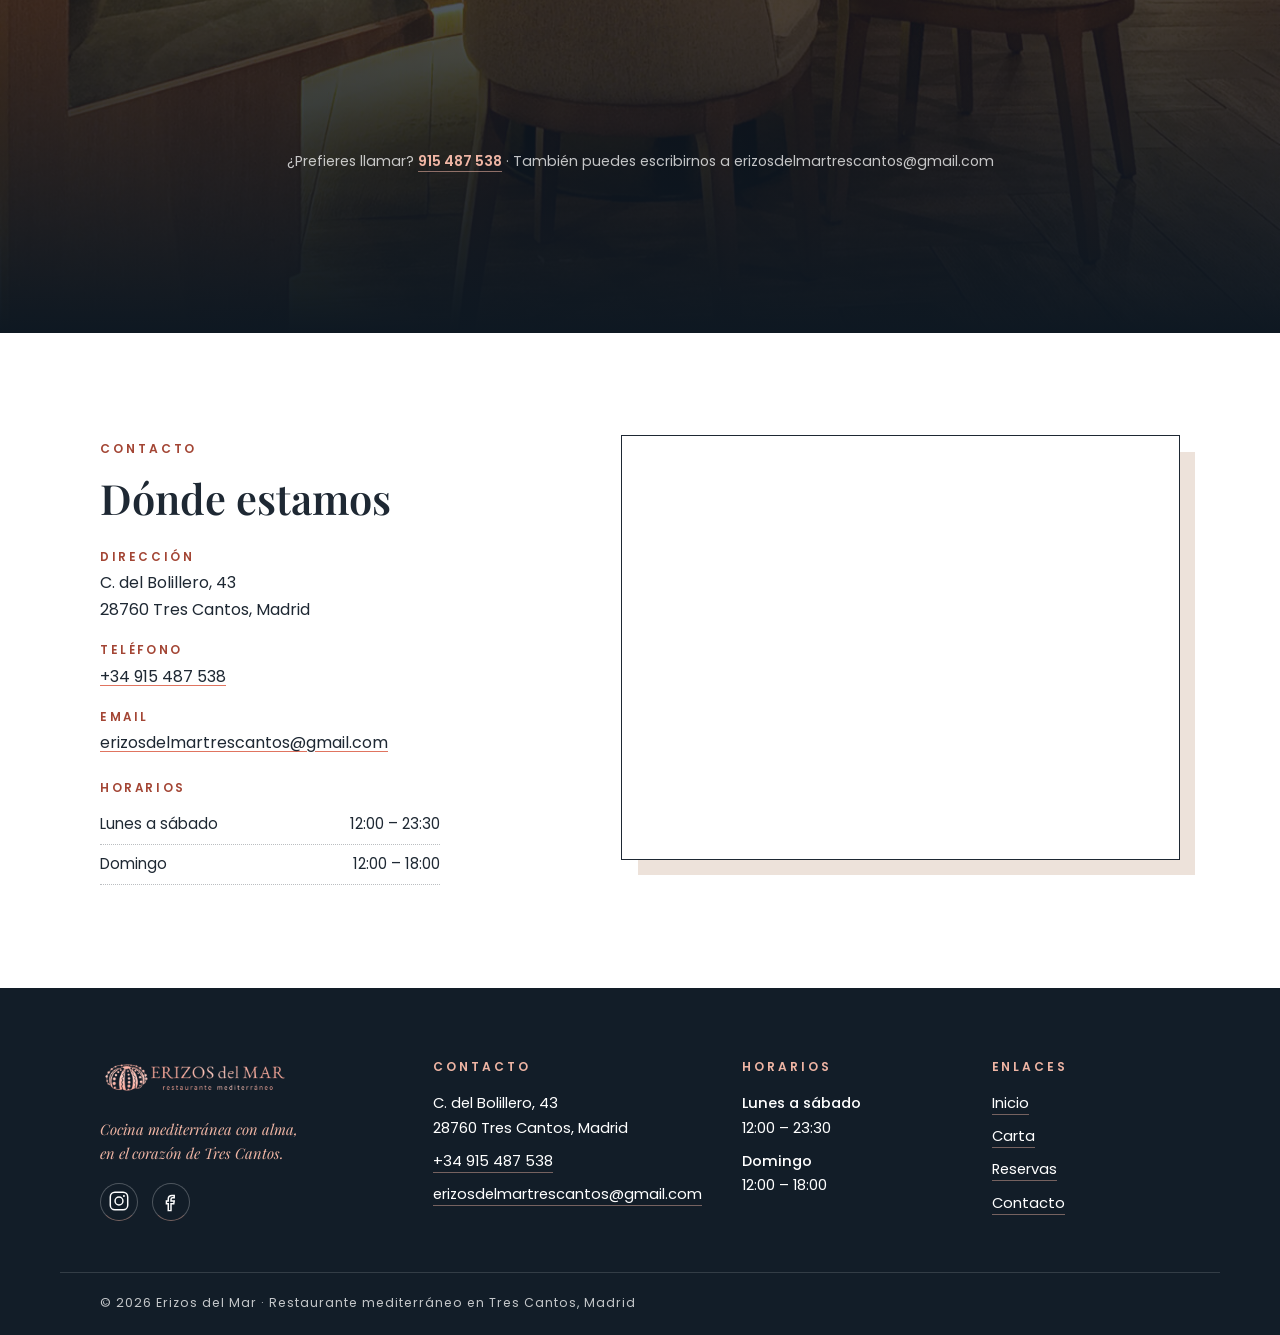
==== commit 90b6fc2d: "Widget de reservas fundido con la foto de fondo (sin corte negro)" ====
--- a/index.html
+++ b/index.html
@@ -1 +1 @@
-<!DOCTYPE html><html lang="es"><head><meta charset="utf-8"><meta name="viewport" content="width=device-width, initial-scale=1"><title>Erizos del Mar — Restaurante mediterráneo en Tres Cantos</title><meta name="description" content="Restaurante mediterráneo en Tres Cantos, Madrid. Mariscos y pescados frescos, carnes maduradas a la brasa y arroces con carácter. Menú del día 26,90 €. Reserva: 915 487 538."><link rel="icon" type="image/png" href="/img/favicon-erizo.png"><meta property="og:type" content="website"><meta name="twitter:card" content="summary_large_image"><meta property="og:site_name" content="Erizos del Mar"><meta property="og:title" content="Erizos del Mar — Restaurante mediterráneo en Tres Cantos"><meta property="og:description" content="Restaurante mediterráneo en Tres Cantos, Madrid. Mariscos y pescados frescos, carnes maduradas a la brasa y arroces con carácter. Menú del día 26,90 €. Reserva: 915 487 538."><meta property="og:image" content="https://www.erizosdelmar.com/img/marisco-variado.webp"><meta property="og:locale" content="es_ES"><link rel="preconnect" href="https://fonts.googleapis.com"><link rel="preconnect" href="https://fonts.gstatic.com" crossorigin><link rel="stylesheet" href="https://fonts.googleapis.com/css2?family=Playfair+Display:ital,wght@0,500;0,600;0,700;1,500;1,600&family=Poppins:wght@400;500;600&family=Caveat:wght@500;600&display=swap"><script type="application/ld+json">{"@context":"https://schema.org","@type":"Restaurant","name":"Erizos del Mar","description":"Cocina mediterránea con alma en Tres Cantos, Madrid.","url":"https://www.erizosdelmar.com","image":"https://www.erizosdelmar.com/img/marisco-variado.webp","telephone":"+34915487538","email":"erizosdelmartrescantos@gmail.com","servesCuisine":["Mediterránea","Mariscos","Pescados","Arroces","Carnes a la brasa"],"priceRange":"€€","acceptsReservations":"True","address":{"@type":"PostalAddress","streetAddress":"C. del Bolillero, 43","postalCode":"28760","addressLocality":"Tres Cantos","addressRegion":"Madrid","addressCountry":"ES"},"openingHoursSpecification":[{"@type":"OpeningHoursSpecification","dayOfWeek":["Monday","Tuesday","Wednesday","Thursday","Friday","Saturday"],"opens":"12:00","closes":"23:30"},{"@type":"OpeningHoursSpecification","dayOfWeek":"Sunday","opens":"12:00","closes":"18:00"}]}</script><link rel="stylesheet" href="/_astro/WidgetReservas.1TLT07ev.css"><link rel="stylesheet" href="/_astro/index.iAvLEUks.css"></head><body><a class="salto-contenido" href="#contenido">Saltar al contenido</a><header class="cabecera" data-cabecera data-astro-cid-24uzi5m7><div class="contenedor cabecera-int" data-astro-cid-24uzi5m7><a class="marca" href="/" data-astro-cid-24uzi5m7><img src="/img/erizodelmar.png" alt="Erizos del Mar — restaurante mediterráneo" width="220" height="63" data-astro-cid-24uzi5m7></a><nav aria-label="Navegación principal" data-astro-cid-24uzi5m7><ul data-astro-cid-24uzi5m7><li data-astro-cid-24uzi5m7><a href="/" aria-current="page" data-astro-cid-24uzi5m7>Inicio</a></li><li data-astro-cid-24uzi5m7><a href="/carta" data-astro-cid-24uzi5m7>Carta</a></li><li data-astro-cid-24uzi5m7><a href="/#reservas" data-astro-cid-24uzi5m7>Reservas</a></li><li data-astro-cid-24uzi5m7><a href="/#contacto" data-astro-cid-24uzi5m7>Contacto</a></li></ul></nav><a class="btn-tel" href="tel:+34915487538" data-astro-cid-24uzi5m7>915 487 538</a></div></header><script type="module">var e=document.querySelector(`[data-cabecera]`);if(e){let t=()=>document.documentElement.style.setProperty(`--altura-cabecera`,`${e.offsetHeight}px`);if(t(),window.addEventListener(`resize`,t,{passive:!0}),!e.classList.contains(`solida`)){let t=()=>{e.classList.toggle(`con-fondo`,window.scrollY>40)};t(),window.addEventListener(`scroll`,t,{passive:!0})}}</script><main id="contenido"><section class="hero" data-astro-cid-lcdefpme><video class="hero-video" src="/video/hero.mp4" poster="/img/1ded1866-d8ff-4c30-8475-15560764dbcc.png" muted autoplay loop playsinline aria-hidden="true" tabindex="-1" data-parallax="0.25" data-astro-cid-lcdefpme></video><div class="hero-velo" aria-hidden="true" data-astro-cid-lcdefpme></div><div class="contenedor hero-contenido" data-astro-cid-lcdefpme><p class="hero-etiqueta" data-astro-cid-lcdefpme>Restaurante mediterráneo · Tres Cantos, Madrid</p><h1 data-titulo-hero data-astro-cid-lcdefpme>Cocina <em class="resalte" data-astro-cid-lcdefpme>mediterránea</em> con alma,<br class="salto-grande" data-astro-cid-lcdefpme> en el corazón de <em class="resalte" data-astro-cid-lcdefpme>Tres Cantos</em></h1><p class="hero-sub" data-astro-cid-lcdefpme>Mariscos y pescados frescos, carnes maduradas a la brasa y arroces con carácter.</p><div class="hero-cta" data-astro-cid-lcdefpme><a class="btn btn-coral" href="/#reservas" data-astro-cid-lcdefpme>Reservar</a><a class="btn btn-contorno-claro" href="/carta" data-astro-cid-lcdefpme>Ver carta</a></div></div></section><section class="motivos" aria-labelledby="t-motivos" data-astro-cid-lcdefpme><div class="contenedor" data-astro-cid-lcdefpme><h2 id="t-motivos" class="visualmente-oculto" data-astro-cid-lcdefpme>Por qué comer en Erizos del Mar</h2><ul class="motivos-lista" data-reveal-grupo data-astro-cid-lcdefpme><li data-reveal data-astro-cid-lcdefpme><svg class="icono" viewBox="0 0 48 48" fill="none" stroke="currentColor" stroke-width="2" stroke-linecap="round" stroke-linejoin="round" aria-hidden="true" data-astro-cid-lcdefpme><path d="M6 24c6-8 14-12 24-12 4 0 8 1 12 4-4 3-8 4-12 4-10 0-18-4-24 4z" transform="translate(0 6)" data-astro-cid-lcdefpme></path><path d="M6 30c6 5 13 8 21 8 6 0 11-2 15-6" data-astro-cid-lcdefpme></path><circle cx="36" cy="22" r="1.6" fill="currentColor" stroke="none" data-astro-cid-lcdefpme></circle><path d="M42 16l4-4M42 28l4 4" data-astro-cid-lcdefpme></path></svg><h3 data-astro-cid-lcdefpme>Producto de mercado</h3><p data-astro-cid-lcdefpme>Del mar y de la huerta, en temporada. Lo que llega fresco es lo que sale a la mesa.</p></li><li data-reveal data-astro-cid-lcdefpme><svg class="icono" viewBox="0 0 48 48" fill="none" stroke="currentColor" stroke-width="2" stroke-linecap="round" stroke-linejoin="round" aria-hidden="true" data-astro-cid-lcdefpme><path d="M24 6c2 6-6 9-6 15a6 6 0 0 0 12 0c0-3-2-5-2-5" data-astro-cid-lcdefpme></path><path d="M15 26c-2 3-3 6-3 8a12 12 0 0 0 24 0c0-2-1-5-3-8" data-astro-cid-lcdefpme></path></svg><h3 data-astro-cid-lcdefpme>Brasa y fuego lento</h3><p data-astro-cid-lcdefpme>Carnes maduradas y pescado al punto, con el tiempo que pide la brasa.</p></li><li data-reveal data-astro-cid-lcdefpme><svg class="icono" viewBox="0 0 48 48" fill="none" stroke="currentColor" stroke-width="2" stroke-linecap="round" stroke-linejoin="round" aria-hidden="true" data-astro-cid-lcdefpme><path d="M4 26h40" data-astro-cid-lcdefpme></path><path d="M8 26a16 16 0 0 0 32 0" data-astro-cid-lcdefpme></path><path d="M2 20l6 6M46 20l-6 6" data-astro-cid-lcdefpme></path><circle cx="20" cy="33" r="1.4" fill="currentColor" stroke="none" data-astro-cid-lcdefpme></circle><circle cx="28" cy="35" r="1.4" fill="currentColor" stroke="none" data-astro-cid-lcdefpme></circle></svg><h3 data-astro-cid-lcdefpme>Arroces al momento</h3><p data-astro-cid-lcdefpme>Se ponen al fuego cuando los pides. Los buenos arroces se hacen esperar.</p></li></ul></div></section><section class="filosofia" aria-labelledby="t-filosofia" data-astro-cid-lcdefpme><div class="contenedor filosofia-int" data-astro-cid-lcdefpme><div class="filosofia-texto" data-reveal data-astro-cid-lcdefpme><p class="etiqueta" data-astro-cid-lcdefpme>Nuestra filosofía</p><h2 id="t-filosofia" data-astro-cid-lcdefpme>Una cocina que nace del mercado y del mar</h2><p data-astro-cid-lcdefpme>En nuestro restaurante celebramos la cocina mediterránea desde la atención al producto, la sencillez bien entendida y el placer de compartir.</p><p data-astro-cid-lcdefpme>La carta combina clásicos mediterráneos reinterpretados con propuestas actuales, siempre con una mirada clara: cocina reconocible, bien ejecutada y pensada para disfrutar. Arroces, pescados, carnes y verduras tratados con cuidado, acompañados de una selección de vinos que dialogan con cada plato.</p><p class="filosofia-cierre" data-astro-cid-lcdefpme>Platos honestos y una propuesta cuidada para disfrutar sin prisa, cualquier día de la semana.</p></div><figure class="filosofia-figura" data-rotador data-reveal data-astro-cid-lcdefpme><img src="/img/platos/tataki-45.jpg" alt="Tataki de atún rojo con flores comestibles y rúcula en plato blanco" loading="eager" decoding="async" class="filosofia-foto activa" data-astro-cid-lcdefpme><img src="/img/platos/calamar-45.jpg" alt="Calamar del Mediterráneo a la brasa sobre su tinta con aceite de hierbas" loading="lazy" decoding="async" class="filosofia-foto" data-astro-cid-lcdefpme><img src="/img/platos/bogavante-45.jpg" alt="Arroz meloso con bogavante recién hecho en su cazuela" loading="lazy" decoding="async" class="filosofia-foto" data-astro-cid-lcdefpme></figure></div></section><section class="platos" aria-labelledby="t-platos" data-astro-cid-lcdefpme><div class="contenedor" data-astro-cid-lcdefpme><div class="platos-cabeza" data-reveal data-astro-cid-lcdefpme><p class="etiqueta" data-astro-cid-lcdefpme>Nuestra propuesta</p><h2 id="t-platos" data-astro-cid-lcdefpme>Platos elaborados con pasión</h2></div></div><!-- Slider a lo ancho con la siguiente diapositiva asomando --><div class="slider" data-slider data-reveal data-astro-cid-lcdefpme><ul class="slider-pista" data-pista data-astro-cid-lcdefpme><li class="diapositiva" data-diapositiva data-astro-cid-lcdefpme><img src="/img/platos/zamburinas-pano.jpg" alt="Zamburiñas gratinadas en su concha sobre rúcula, vista cenital" loading="eager" decoding="async" data-astro-cid-lcdefpme><span class="plato-nombre" data-astro-cid-lcdefpme>Zamburiñas a la parrilla</span></li><li class="diapositiva" data-diapositiva data-astro-cid-lcdefpme><img src="/img/platos/bogavante-pano.jpg" alt="Arroz meloso con pinzas y cola de bogavante en la cazuela" loading="lazy" decoding="async" data-astro-cid-lcdefpme><span class="plato-nombre" data-astro-cid-lcdefpme>Arroz meloso con bogavante</span></li><li class="diapositiva" data-diapositiva data-astro-cid-lcdefpme><img src="/img/platos/chuleton-pano.jpg" alt="Chuletón fileteado al punto con sal en escamas, patatas y pimientos de Padrón" loading="lazy" decoding="async" data-astro-cid-lcdefpme><span class="plato-nombre" data-astro-cid-lcdefpme>Chuletón de vaca madurada</span></li><li class="diapositiva" data-diapositiva data-astro-cid-lcdefpme><img src="/img/platos/pulpo-pano.jpg" alt="Pulpo a la brasa con pimentón y cebollino sobre parmentier" loading="lazy" decoding="async" data-astro-cid-lcdefpme><span class="plato-nombre" data-astro-cid-lcdefpme>Pulpo a la brasa</span></li><li class="diapositiva" data-diapositiva data-astro-cid-lcdefpme><img src="/img/platos/tataki-pano.jpg" alt="Tataki de atún rojo con flores comestibles, rúcula y mayonesa cevichada" loading="lazy" decoding="async" data-astro-cid-lcdefpme><span class="plato-nombre" data-astro-cid-lcdefpme>Tataki de atún rojo</span></li><li class="diapositiva" data-diapositiva data-astro-cid-lcdefpme><img src="/img/platos/calamar-pano.jpg" alt="Calamar a la brasa sobre su tinta con aceite de hierbas, vista cenital" loading="lazy" decoding="async" data-astro-cid-lcdefpme><span class="plato-nombre" data-astro-cid-lcdefpme>Calamar del Mediterráneo</span></li></ul><div class="slider-controles" data-astro-cid-lcdefpme><div class="slider-puntos" data-puntos role="tablist" aria-label="Ir al plato" data-astro-cid-lcdefpme><button type="button" class="punto activo" data-punto="0" aria-label="Ver Zamburiñas a la parrilla" data-astro-cid-lcdefpme></button><button type="button" class="punto" data-punto="1" aria-label="Ver Arroz meloso con bogavante" data-astro-cid-lcdefpme></button><button type="button" class="punto" data-punto="2" aria-label="Ver Chuletón de vaca madurada" data-astro-cid-lcdefpme></button><button type="button" class="punto" data-punto="3" aria-label="Ver Pulpo a la brasa" data-astro-cid-lcdefpme></button><button type="button" class="punto" data-punto="4" aria-label="Ver Tataki de atún rojo" data-astro-cid-lcdefpme></button><button type="button" class="punto" data-punto="5" aria-label="Ver Calamar del Mediterráneo" data-astro-cid-lcdefpme></button></div></div></div><div class="contenedor" data-astro-cid-lcdefpme><p class="platos-cta" data-astro-cid-lcdefpme><a class="btn btn-marino" href="/carta" data-astro-cid-lcdefpme>Ver la carta completa</a><a class="btn btn-contorno-oscuro" href="/carta#menu-del-dia" data-astro-cid-lcdefpme>Menú del día</a></p></div></section><section class="espacio" aria-labelledby="t-espacio" data-astro-cid-lcdefpme><div class="contenedor espacio-int" data-astro-cid-lcdefpme><div class="espacio-texto" data-reveal data-astro-cid-lcdefpme><p class="etiqueta clara" data-astro-cid-lcdefpme>El espacio</p><h2 id="t-espacio" data-astro-cid-lcdefpme>Un punto de encuentro en Tres Cantos</h2><p data-astro-cid-lcdefpme>Sala amplia, luz cálida, olivos y un techo de erizos que ya es la seña de la casa. Aquí cada detalle importa: el producto, el tiempo, el ambiente y la experiencia.</p></div><figure class="e-techo" data-reveal data-astro-cid-lcdefpme><img src="/img/20260206144532_307_1223-scaled.jpg" alt="Instalación de caparazones de erizo de mar colgando del techo, con una lámpara-erizo iluminada" loading="lazy" decoding="async" data-astro-cid-lcdefpme><figcaption data-astro-cid-lcdefpme>El techo de erizos, la seña de la casa</figcaption></figure><figure class="e-sala" data-reveal data-astro-cid-lcdefpme><img src="/img/platos/brindis-45.jpg" alt="Dos clientas brindando con vino blanco frente a la vinoteca del restaurante" loading="lazy" decoding="async" data-astro-cid-lcdefpme><figcaption data-astro-cid-lcdefpme>Para disfrutar sin prisa, cualquier día de la semana</figcaption></figure><figure class="e-olivos" data-reveal data-astro-cid-lcdefpme><img src="/img/20260206144526_306_1223.jpg" alt="Comedor con la instalación de erizos en el techo, mesa central de madera y olivos" loading="lazy" decoding="async" data-astro-cid-lcdefpme><figcaption data-astro-cid-lcdefpme>Olivos, madera y mar</figcaption></figure></div></section><section id="reservas" class="reservas" aria-labelledby="t-reservas" data-astro-cid-lcdefpme><div class="reservas-fondo" aria-hidden="true" data-astro-cid-lcdefpme></div><div class="contenedor reservas-int" data-reveal data-astro-cid-lcdefpme><p class="etiqueta clara" data-astro-cid-lcdefpme>Reservas</p><h2 id="t-reservas" data-astro-cid-lcdefpme>¿Te guardamos la mesa?</h2><p class="reservas-texto" data-astro-cid-lcdefpme>Realiza tu reserva y déjate llevar: producto fresco, brasa y sobremesa sin prisa.</p><div class="widget-reservas" data-astro-cid-szwhwlmq><iframe src="https://widget.thefork.com/7da0110a-f135-477d-92b6-062d80967548" title="Reservar mesa en Erizos del Mar" allow="payment *" loading="lazy" data-astro-cid-szwhwlmq></iframe></div><p class="reservas-nota" data-astro-cid-lcdefpme>¿Prefieres llamar? <a class="reservas-tel-inline" href="tel:+34915487538" data-astro-cid-lcdefpme>915 487 538</a> · También puedes escribirnos a erizosdelmartrescantos@gmail.com</p></div></section><section id="contacto" class="contacto" aria-labelledby="t-contacto" data-astro-cid-lcdefpme><div class="contenedor contacto-int" data-astro-cid-lcdefpme><div class="contacto-info" data-reveal data-astro-cid-lcdefpme><p class="etiqueta" data-astro-cid-lcdefpme>Contacto</p><h2 id="t-contacto" data-astro-cid-lcdefpme>Dónde estamos</h2><address data-astro-cid-lcdefpme><p class="contacto-dato" data-astro-cid-lcdefpme><span class="contacto-titulo" data-astro-cid-lcdefpme>Dirección</span>C. del Bolillero, 43<br data-astro-cid-lcdefpme>28760 Tres Cantos, Madrid</p><p class="contacto-dato" data-astro-cid-lcdefpme><span class="contacto-titulo" data-astro-cid-lcdefpme>Teléfono</span><a href="tel:+34915487538" data-astro-cid-lcdefpme>+34 915 487 538</a></p><p class="contacto-dato" data-astro-cid-lcdefpme><span class="contacto-titulo" data-astro-cid-lcdefpme>Email</span><a href="mailto:erizosdelmartrescantos@gmail.com" data-astro-cid-lcdefpme>erizosdelmartrescantos@gmail.com</a></p></address><div class="contacto-horarios" data-astro-cid-lcdefpme><span class="contacto-titulo" data-astro-cid-lcdefpme>Horarios</span><ul data-astro-cid-lcdefpme><li data-astro-cid-lcdefpme><span data-astro-cid-lcdefpme>Lunes a sábado</span><span data-astro-cid-lcdefpme>12:00 – 23:30</span></li><li data-astro-cid-lcdefpme><span data-astro-cid-lcdefpme>Domingo</span><span data-astro-cid-lcdefpme>12:00 – 18:00</span></li></ul></div></div><div class="contacto-mapa" data-reveal data-astro-cid-lcdefpme><iframe src="https://www.google.com/maps?q=Erizos%20del%20Mar%20Tres%20Cantos&output=embed" title="Mapa de ubicación de Erizos del Mar en Tres Cantos" loading="lazy" allowfullscreen referrerpolicy="no-referrer-when-downgrade" data-astro-cid-lcdefpme></iframe></div></div></section></main><footer class="piecera" data-astro-cid-v5ldd5cm><div class="contenedor piecera-int" data-astro-cid-v5ldd5cm><div class="col marca-col" data-astro-cid-v5ldd5cm><img src="/img/erizodelmar.png" alt="Erizos del Mar — restaurante mediterráneo" width="220" height="63" loading="lazy" data-astro-cid-v5ldd5cm><p data-astro-cid-v5ldd5cm>Cocina mediterránea con alma, en el corazón de Tres Cantos.</p><div class="redes" data-astro-cid-v5ldd5cm><a href="https://www.instagram.com/erizosdelmar/" target="_blank" rel="noopener noreferrer" aria-label="Instagram de Erizos del Mar" data-astro-cid-v5ldd5cm><svg viewBox="0 0 24 24" width="22" height="22" fill="none" stroke="currentColor" stroke-width="1.6" data-astro-cid-v5ldd5cm><rect x="2.5" y="2.5" width="19" height="19" rx="5" data-astro-cid-v5ldd5cm></rect><circle cx="12" cy="12" r="4.3" data-astro-cid-v5ldd5cm></circle><circle cx="17.4" cy="6.6" r="1.1" fill="currentColor" stroke="none" data-astro-cid-v5ldd5cm></circle></svg></a><a href="https://www.facebook.com/people/Erizos-del-Mar-Tres-Cantos/61587013133338/" target="_blank" rel="noopener noreferrer" aria-label="Facebook de Erizos del Mar" data-astro-cid-v5ldd5cm><svg viewBox="0 0 24 24" width="22" height="22" fill="none" stroke="currentColor" stroke-width="1.6" data-astro-cid-v5ldd5cm><path d="M15.5 8.5h-2a1.5 1.5 0 0 0-1.5 1.5v2h3.5l-.5 3H12v7.5H9V15h-2v-3h2v-2.3C9 7.4 10.6 6 13 6h2.5v2.5Z" data-astro-cid-v5ldd5cm></path></svg></a></div></div><div class="col" data-astro-cid-v5ldd5cm><h2 data-astro-cid-v5ldd5cm>Contacto</h2><address data-astro-cid-v5ldd5cm><p data-astro-cid-v5ldd5cm>C. del Bolillero, 43<br data-astro-cid-v5ldd5cm>28760 Tres Cantos, Madrid</p><p data-astro-cid-v5ldd5cm><a href="tel:+34915487538" data-astro-cid-v5ldd5cm>+34 915 487 538</a></p><p data-astro-cid-v5ldd5cm><a href="mailto:erizosdelmartrescantos@gmail.com" data-astro-cid-v5ldd5cm>erizosdelmartrescantos@gmail.com</a></p></address></div><div class="col" data-astro-cid-v5ldd5cm><h2 data-astro-cid-v5ldd5cm>Horarios</h2><ul data-astro-cid-v5ldd5cm><li data-astro-cid-v5ldd5cm><span class="dias" data-astro-cid-v5ldd5cm>Lunes a sábado</span><span data-astro-cid-v5ldd5cm>12:00 – 23:30</span></li><li data-astro-cid-v5ldd5cm><span class="dias" data-astro-cid-v5ldd5cm>Domingo</span><span data-astro-cid-v5ldd5cm>12:00 – 18:00</span></li></ul></div><div class="col" data-astro-cid-v5ldd5cm><h2 data-astro-cid-v5ldd5cm>Enlaces</h2><nav aria-label="Navegación del pie de página" data-astro-cid-v5ldd5cm><ul data-astro-cid-v5ldd5cm><li data-astro-cid-v5ldd5cm><a href="/" data-astro-cid-v5ldd5cm>Inicio</a></li><li data-astro-cid-v5ldd5cm><a href="/carta" data-astro-cid-v5ldd5cm>Carta</a></li><li data-astro-cid-v5ldd5cm><a href="/#reservas" data-astro-cid-v5ldd5cm>Reservas</a></li><li data-astro-cid-v5ldd5cm><a href="/#contacto" data-astro-cid-v5ldd5cm>Contacto</a></li></ul></nav></div></div><div class="contenedor legal" data-astro-cid-v5ldd5cm><p data-astro-cid-v5ldd5cm>© 2026 Erizos del Mar · Restaurante mediterráneo en Tres Cantos, Madrid</p></div></footer><script type="module">document.documentElement.classList.add(`js`);var e=window.matchMedia(`(prefers-reduced-motion: reduce)`).matches,t=document.querySelectorAll(`[data-reveal]`);if(e||!(`IntersectionObserver`in window))t.forEach(e=>e.classList.add(`revelado`));else{document.querySelectorAll(`[data-reveal-grupo]`).forEach(e=>{[...e.querySelectorAll(`[data-reveal]`)].forEach((e,t)=>{e.style.transitionDelay=`${t*110}ms`})});let e=new IntersectionObserver(t=>{t.forEach(t=>{t.isIntersecting&&(t.target.classList.add(`revelado`),e.unobserve(t.target))})},{threshold:.15,rootMargin:`0px 0px -40px 0px`});t.forEach(t=>e.observe(t))}var n=[...document.querySelectorAll(`[data-parallax]`)];if(!e&&n.length){let e=!1,t=()=>{e=!1,n.forEach(e=>{let t=e.parentElement.getBoundingClientRect();if(t.bottom<0||t.top>window.innerHeight)return;let n=parseFloat(e.dataset.parallax||`0.2`);e.style.transform=`translateY(${t.top*-n}px) scale(1.12)`})};window.addEventListener(`scroll`,()=>{e||(e=!0,requestAnimationFrame(t))},{passive:!0}),t()}</script></body></html><script type="module">var e=document.querySelector(`[data-titulo-hero]`);if(e&&!window.matchMedia(`(prefers-reduced-motion: reduce)`).matches){let t=0,n=e=>{if(e.nodeType===Node.TEXT_NODE){let n=(e.textContent||``).split(/(\s+)/),r=document.createDocumentFragment();n.forEach(e=>{if(e)if(/^\s+$/.test(e))r.appendChild(document.createTextNode(e));else{let n=document.createElement(`span`);n.className=`palabra-hero`,n.style.animationDelay=`${200+t*80}ms`,n.textContent=e,r.appendChild(n),t++}}),e.replaceWith(r)}else e.nodeType===Node.ELEMENT_NODE&&e.tagName!==`BR`&&[...e.childNodes].forEach(n)};[...e.childNodes].forEach(n),e.classList.add(`animando`)}var t=document.querySelector(`[data-slider]`);if(t){let e=t.querySelector(`[data-pista]`),n=[...e.querySelectorAll(`[data-diapositiva]`)],r=[...t.querySelectorAll(`[data-punto]`)],i=0,a=!window.matchMedia(`(prefers-reduced-motion: reduce)`).matches,o=t=>{i=Math.max(0,Math.min(n.length-1,t));let o=n[i];e.scrollTo({left:o.offsetLeft-e.offsetLeft-(e.clientWidth-o.clientWidth)/2,behavior:a?`smooth`:`auto`}),r.forEach((e,t)=>e.classList.toggle(`activo`,t===i))},s=()=>{let t=e.scrollLeft+e.clientWidth/2,a=0;n.forEach((e,r)=>{Math.abs(e.offsetLeft+e.clientWidth/2-t)<Math.abs(n[a].offsetLeft+n[a].clientWidth/2-t)&&(a=r)}),i=a,r.forEach((e,t)=>e.classList.toggle(`activo`,t===i))};r.forEach((e,t)=>e.addEventListener(`click`,()=>o(t)));let c;e.addEventListener(`scroll`,()=>{cancelAnimationFrame(c),c=requestAnimationFrame(s)},{passive:!0})}var n=document.querySelector(`[data-rotador]`);if(n&&!window.matchMedia(`(prefers-reduced-motion: reduce)`).matches){let e=n.querySelectorAll(`.filosofia-foto`);if(e.length>1){let t=0;setInterval(()=>{e[t].classList.remove(`activa`),t=(t+1)%e.length,e[t].classList.add(`activa`)},4500)}}</script>+<!DOCTYPE html><html lang="es"><head><meta charset="utf-8"><meta name="viewport" content="width=device-width, initial-scale=1"><title>Erizos del Mar — Restaurante mediterráneo en Tres Cantos</title><meta name="description" content="Restaurante mediterráneo en Tres Cantos, Madrid. Mariscos y pescados frescos, carnes maduradas a la brasa y arroces con carácter. Menú del día 26,90 €. Reserva: 915 487 538."><link rel="icon" type="image/png" href="/img/favicon-erizo.png"><meta property="og:type" content="website"><meta name="twitter:card" content="summary_large_image"><meta property="og:site_name" content="Erizos del Mar"><meta property="og:title" content="Erizos del Mar — Restaurante mediterráneo en Tres Cantos"><meta property="og:description" content="Restaurante mediterráneo en Tres Cantos, Madrid. Mariscos y pescados frescos, carnes maduradas a la brasa y arroces con carácter. Menú del día 26,90 €. Reserva: 915 487 538."><meta property="og:image" content="https://www.erizosdelmar.com/img/marisco-variado.webp"><meta property="og:locale" content="es_ES"><link rel="preconnect" href="https://fonts.googleapis.com"><link rel="preconnect" href="https://fonts.gstatic.com" crossorigin><link rel="stylesheet" href="https://fonts.googleapis.com/css2?family=Playfair+Display:ital,wght@0,500;0,600;0,700;1,500;1,600&family=Poppins:wght@400;500;600&family=Caveat:wght@500;600&display=swap"><script type="application/ld+json">{"@context":"https://schema.org","@type":"Restaurant","name":"Erizos del Mar","description":"Cocina mediterránea con alma en Tres Cantos, Madrid.","url":"https://www.erizosdelmar.com","image":"https://www.erizosdelmar.com/img/marisco-variado.webp","telephone":"+34915487538","email":"erizosdelmartrescantos@gmail.com","servesCuisine":["Mediterránea","Mariscos","Pescados","Arroces","Carnes a la brasa"],"priceRange":"€€","acceptsReservations":"True","address":{"@type":"PostalAddress","streetAddress":"C. del Bolillero, 43","postalCode":"28760","addressLocality":"Tres Cantos","addressRegion":"Madrid","addressCountry":"ES"},"openingHoursSpecification":[{"@type":"OpeningHoursSpecification","dayOfWeek":["Monday","Tuesday","Wednesday","Thursday","Friday","Saturday"],"opens":"12:00","closes":"23:30"},{"@type":"OpeningHoursSpecification","dayOfWeek":"Sunday","opens":"12:00","closes":"18:00"}]}</script><link rel="stylesheet" href="/_astro/WidgetReservas.q8qk9rot.css"><link rel="stylesheet" href="/_astro/index.iAvLEUks.css"></head><body><a class="salto-contenido" href="#contenido">Saltar al contenido</a><header class="cabecera" data-cabecera data-astro-cid-24uzi5m7><div class="contenedor cabecera-int" data-astro-cid-24uzi5m7><a class="marca" href="/" data-astro-cid-24uzi5m7><img src="/img/erizodelmar.png" alt="Erizos del Mar — restaurante mediterráneo" width="220" height="63" data-astro-cid-24uzi5m7></a><nav aria-label="Navegación principal" data-astro-cid-24uzi5m7><ul data-astro-cid-24uzi5m7><li data-astro-cid-24uzi5m7><a href="/" aria-current="page" data-astro-cid-24uzi5m7>Inicio</a></li><li data-astro-cid-24uzi5m7><a href="/carta" data-astro-cid-24uzi5m7>Carta</a></li><li data-astro-cid-24uzi5m7><a href="/#reservas" data-astro-cid-24uzi5m7>Reservas</a></li><li data-astro-cid-24uzi5m7><a href="/#contacto" data-astro-cid-24uzi5m7>Contacto</a></li></ul></nav><a class="btn-tel" href="tel:+34915487538" data-astro-cid-24uzi5m7>915 487 538</a></div></header><script type="module">var e=document.querySelector(`[data-cabecera]`);if(e){let t=()=>document.documentElement.style.setProperty(`--altura-cabecera`,`${e.offsetHeight}px`);if(t(),window.addEventListener(`resize`,t,{passive:!0}),!e.classList.contains(`solida`)){let t=()=>{e.classList.toggle(`con-fondo`,window.scrollY>40)};t(),window.addEventListener(`scroll`,t,{passive:!0})}}</script><main id="contenido"><section class="hero" data-astro-cid-lcdefpme><video class="hero-video" src="/video/hero.mp4" poster="/img/1ded1866-d8ff-4c30-8475-15560764dbcc.png" muted autoplay loop playsinline aria-hidden="true" tabindex="-1" data-parallax="0.25" data-astro-cid-lcdefpme></video><div class="hero-velo" aria-hidden="true" data-astro-cid-lcdefpme></div><div class="contenedor hero-contenido" data-astro-cid-lcdefpme><p class="hero-etiqueta" data-astro-cid-lcdefpme>Restaurante mediterráneo · Tres Cantos, Madrid</p><h1 data-titulo-hero data-astro-cid-lcdefpme>Cocina <em class="resalte" data-astro-cid-lcdefpme>mediterránea</em> con alma,<br class="salto-grande" data-astro-cid-lcdefpme> en el corazón de <em class="resalte" data-astro-cid-lcdefpme>Tres Cantos</em></h1><p class="hero-sub" data-astro-cid-lcdefpme>Mariscos y pescados frescos, carnes maduradas a la brasa y arroces con carácter.</p><div class="hero-cta" data-astro-cid-lcdefpme><a class="btn btn-coral" href="/#reservas" data-astro-cid-lcdefpme>Reservar</a><a class="btn btn-contorno-claro" href="/carta" data-astro-cid-lcdefpme>Ver carta</a></div></div></section><section class="motivos" aria-labelledby="t-motivos" data-astro-cid-lcdefpme><div class="contenedor" data-astro-cid-lcdefpme><h2 id="t-motivos" class="visualmente-oculto" data-astro-cid-lcdefpme>Por qué comer en Erizos del Mar</h2><ul class="motivos-lista" data-reveal-grupo data-astro-cid-lcdefpme><li data-reveal data-astro-cid-lcdefpme><svg class="icono" viewBox="0 0 48 48" fill="none" stroke="currentColor" stroke-width="2" stroke-linecap="round" stroke-linejoin="round" aria-hidden="true" data-astro-cid-lcdefpme><path d="M6 24c6-8 14-12 24-12 4 0 8 1 12 4-4 3-8 4-12 4-10 0-18-4-24 4z" transform="translate(0 6)" data-astro-cid-lcdefpme></path><path d="M6 30c6 5 13 8 21 8 6 0 11-2 15-6" data-astro-cid-lcdefpme></path><circle cx="36" cy="22" r="1.6" fill="currentColor" stroke="none" data-astro-cid-lcdefpme></circle><path d="M42 16l4-4M42 28l4 4" data-astro-cid-lcdefpme></path></svg><h3 data-astro-cid-lcdefpme>Producto de mercado</h3><p data-astro-cid-lcdefpme>Del mar y de la huerta, en temporada. Lo que llega fresco es lo que sale a la mesa.</p></li><li data-reveal data-astro-cid-lcdefpme><svg class="icono" viewBox="0 0 48 48" fill="none" stroke="currentColor" stroke-width="2" stroke-linecap="round" stroke-linejoin="round" aria-hidden="true" data-astro-cid-lcdefpme><path d="M24 6c2 6-6 9-6 15a6 6 0 0 0 12 0c0-3-2-5-2-5" data-astro-cid-lcdefpme></path><path d="M15 26c-2 3-3 6-3 8a12 12 0 0 0 24 0c0-2-1-5-3-8" data-astro-cid-lcdefpme></path></svg><h3 data-astro-cid-lcdefpme>Brasa y fuego lento</h3><p data-astro-cid-lcdefpme>Carnes maduradas y pescado al punto, con el tiempo que pide la brasa.</p></li><li data-reveal data-astro-cid-lcdefpme><svg class="icono" viewBox="0 0 48 48" fill="none" stroke="currentColor" stroke-width="2" stroke-linecap="round" stroke-linejoin="round" aria-hidden="true" data-astro-cid-lcdefpme><path d="M4 26h40" data-astro-cid-lcdefpme></path><path d="M8 26a16 16 0 0 0 32 0" data-astro-cid-lcdefpme></path><path d="M2 20l6 6M46 20l-6 6" data-astro-cid-lcdefpme></path><circle cx="20" cy="33" r="1.4" fill="currentColor" stroke="none" data-astro-cid-lcdefpme></circle><circle cx="28" cy="35" r="1.4" fill="currentColor" stroke="none" data-astro-cid-lcdefpme></circle></svg><h3 data-astro-cid-lcdefpme>Arroces al momento</h3><p data-astro-cid-lcdefpme>Se ponen al fuego cuando los pides. Los buenos arroces se hacen esperar.</p></li></ul></div></section><section class="filosofia" aria-labelledby="t-filosofia" data-astro-cid-lcdefpme><div class="contenedor filosofia-int" data-astro-cid-lcdefpme><div class="filosofia-texto" data-reveal data-astro-cid-lcdefpme><p class="etiqueta" data-astro-cid-lcdefpme>Nuestra filosofía</p><h2 id="t-filosofia" data-astro-cid-lcdefpme>Una cocina que nace del mercado y del mar</h2><p data-astro-cid-lcdefpme>En nuestro restaurante celebramos la cocina mediterránea desde la atención al producto, la sencillez bien entendida y el placer de compartir.</p><p data-astro-cid-lcdefpme>La carta combina clásicos mediterráneos reinterpretados con propuestas actuales, siempre con una mirada clara: cocina reconocible, bien ejecutada y pensada para disfrutar. Arroces, pescados, carnes y verduras tratados con cuidado, acompañados de una selección de vinos que dialogan con cada plato.</p><p class="filosofia-cierre" data-astro-cid-lcdefpme>Platos honestos y una propuesta cuidada para disfrutar sin prisa, cualquier día de la semana.</p></div><figure class="filosofia-figura" data-rotador data-reveal data-astro-cid-lcdefpme><img src="/img/platos/tataki-45.jpg" alt="Tataki de atún rojo con flores comestibles y rúcula en plato blanco" loading="eager" decoding="async" class="filosofia-foto activa" data-astro-cid-lcdefpme><img src="/img/platos/calamar-45.jpg" alt="Calamar del Mediterráneo a la brasa sobre su tinta con aceite de hierbas" loading="lazy" decoding="async" class="filosofia-foto" data-astro-cid-lcdefpme><img src="/img/platos/bogavante-45.jpg" alt="Arroz meloso con bogavante recién hecho en su cazuela" loading="lazy" decoding="async" class="filosofia-foto" data-astro-cid-lcdefpme></figure></div></section><section class="platos" aria-labelledby="t-platos" data-astro-cid-lcdefpme><div class="contenedor" data-astro-cid-lcdefpme><div class="platos-cabeza" data-reveal data-astro-cid-lcdefpme><p class="etiqueta" data-astro-cid-lcdefpme>Nuestra propuesta</p><h2 id="t-platos" data-astro-cid-lcdefpme>Platos elaborados con pasión</h2></div></div><!-- Slider a lo ancho con la siguiente diapositiva asomando --><div class="slider" data-slider data-reveal data-astro-cid-lcdefpme><ul class="slider-pista" data-pista data-astro-cid-lcdefpme><li class="diapositiva" data-diapositiva data-astro-cid-lcdefpme><img src="/img/platos/zamburinas-pano.jpg" alt="Zamburiñas gratinadas en su concha sobre rúcula, vista cenital" loading="eager" decoding="async" data-astro-cid-lcdefpme><span class="plato-nombre" data-astro-cid-lcdefpme>Zamburiñas a la parrilla</span></li><li class="diapositiva" data-diapositiva data-astro-cid-lcdefpme><img src="/img/platos/bogavante-pano.jpg" alt="Arroz meloso con pinzas y cola de bogavante en la cazuela" loading="lazy" decoding="async" data-astro-cid-lcdefpme><span class="plato-nombre" data-astro-cid-lcdefpme>Arroz meloso con bogavante</span></li><li class="diapositiva" data-diapositiva data-astro-cid-lcdefpme><img src="/img/platos/chuleton-pano.jpg" alt="Chuletón fileteado al punto con sal en escamas, patatas y pimientos de Padrón" loading="lazy" decoding="async" data-astro-cid-lcdefpme><span class="plato-nombre" data-astro-cid-lcdefpme>Chuletón de vaca madurada</span></li><li class="diapositiva" data-diapositiva data-astro-cid-lcdefpme><img src="/img/platos/pulpo-pano.jpg" alt="Pulpo a la brasa con pimentón y cebollino sobre parmentier" loading="lazy" decoding="async" data-astro-cid-lcdefpme><span class="plato-nombre" data-astro-cid-lcdefpme>Pulpo a la brasa</span></li><li class="diapositiva" data-diapositiva data-astro-cid-lcdefpme><img src="/img/platos/tataki-pano.jpg" alt="Tataki de atún rojo con flores comestibles, rúcula y mayonesa cevichada" loading="lazy" decoding="async" data-astro-cid-lcdefpme><span class="plato-nombre" data-astro-cid-lcdefpme>Tataki de atún rojo</span></li><li class="diapositiva" data-diapositiva data-astro-cid-lcdefpme><img src="/img/platos/calamar-pano.jpg" alt="Calamar a la brasa sobre su tinta con aceite de hierbas, vista cenital" loading="lazy" decoding="async" data-astro-cid-lcdefpme><span class="plato-nombre" data-astro-cid-lcdefpme>Calamar del Mediterráneo</span></li></ul><div class="slider-controles" data-astro-cid-lcdefpme><div class="slider-puntos" data-puntos role="tablist" aria-label="Ir al plato" data-astro-cid-lcdefpme><button type="button" class="punto activo" data-punto="0" aria-label="Ver Zamburiñas a la parrilla" data-astro-cid-lcdefpme></button><button type="button" class="punto" data-punto="1" aria-label="Ver Arroz meloso con bogavante" data-astro-cid-lcdefpme></button><button type="button" class="punto" data-punto="2" aria-label="Ver Chuletón de vaca madurada" data-astro-cid-lcdefpme></button><button type="button" class="punto" data-punto="3" aria-label="Ver Pulpo a la brasa" data-astro-cid-lcdefpme></button><button type="button" class="punto" data-punto="4" aria-label="Ver Tataki de atún rojo" data-astro-cid-lcdefpme></button><button type="button" class="punto" data-punto="5" aria-label="Ver Calamar del Mediterráneo" data-astro-cid-lcdefpme></button></div></div></div><div class="contenedor" data-astro-cid-lcdefpme><p class="platos-cta" data-astro-cid-lcdefpme><a class="btn btn-marino" href="/carta" data-astro-cid-lcdefpme>Ver la carta completa</a><a class="btn btn-contorno-oscuro" href="/carta#menu-del-dia" data-astro-cid-lcdefpme>Menú del día</a></p></div></section><section class="espacio" aria-labelledby="t-espacio" data-astro-cid-lcdefpme><div class="contenedor espacio-int" data-astro-cid-lcdefpme><div class="espacio-texto" data-reveal data-astro-cid-lcdefpme><p class="etiqueta clara" data-astro-cid-lcdefpme>El espacio</p><h2 id="t-espacio" data-astro-cid-lcdefpme>Un punto de encuentro en Tres Cantos</h2><p data-astro-cid-lcdefpme>Sala amplia, luz cálida, olivos y un techo de erizos que ya es la seña de la casa. Aquí cada detalle importa: el producto, el tiempo, el ambiente y la experiencia.</p></div><figure class="e-techo" data-reveal data-astro-cid-lcdefpme><img src="/img/20260206144532_307_1223-scaled.jpg" alt="Instalación de caparazones de erizo de mar colgando del techo, con una lámpara-erizo iluminada" loading="lazy" decoding="async" data-astro-cid-lcdefpme><figcaption data-astro-cid-lcdefpme>El techo de erizos, la seña de la casa</figcaption></figure><figure class="e-sala" data-reveal data-astro-cid-lcdefpme><img src="/img/platos/brindis-45.jpg" alt="Dos clientas brindando con vino blanco frente a la vinoteca del restaurante" loading="lazy" decoding="async" data-astro-cid-lcdefpme><figcaption data-astro-cid-lcdefpme>Para disfrutar sin prisa, cualquier día de la semana</figcaption></figure><figure class="e-olivos" data-reveal data-astro-cid-lcdefpme><img src="/img/20260206144526_306_1223.jpg" alt="Comedor con la instalación de erizos en el techo, mesa central de madera y olivos" loading="lazy" decoding="async" data-astro-cid-lcdefpme><figcaption data-astro-cid-lcdefpme>Olivos, madera y mar</figcaption></figure></div></section><section id="reservas" class="reservas" aria-labelledby="t-reservas" data-astro-cid-lcdefpme><div class="reservas-fondo" aria-hidden="true" data-astro-cid-lcdefpme></div><div class="contenedor reservas-int" data-reveal data-astro-cid-lcdefpme><p class="etiqueta clara" data-astro-cid-lcdefpme>Reservas</p><h2 id="t-reservas" data-astro-cid-lcdefpme>¿Te guardamos la mesa?</h2><p class="reservas-texto" data-astro-cid-lcdefpme>Realiza tu reserva y déjate llevar: producto fresco, brasa y sobremesa sin prisa.</p><div class="widget-reservas" data-astro-cid-szwhwlmq><iframe src="https://widget.thefork.com/7da0110a-f135-477d-92b6-062d80967548" title="Reservar mesa en Erizos del Mar" allow="payment *" loading="lazy" data-astro-cid-szwhwlmq></iframe></div><p class="reservas-nota" data-astro-cid-lcdefpme>¿Prefieres llamar? <a class="reservas-tel-inline" href="tel:+34915487538" data-astro-cid-lcdefpme>915 487 538</a> · También puedes escribirnos a erizosdelmartrescantos@gmail.com</p></div></section><section id="contacto" class="contacto" aria-labelledby="t-contacto" data-astro-cid-lcdefpme><div class="contenedor contacto-int" data-astro-cid-lcdefpme><div class="contacto-info" data-reveal data-astro-cid-lcdefpme><p class="etiqueta" data-astro-cid-lcdefpme>Contacto</p><h2 id="t-contacto" data-astro-cid-lcdefpme>Dónde estamos</h2><address data-astro-cid-lcdefpme><p class="contacto-dato" data-astro-cid-lcdefpme><span class="contacto-titulo" data-astro-cid-lcdefpme>Dirección</span>C. del Bolillero, 43<br data-astro-cid-lcdefpme>28760 Tres Cantos, Madrid</p><p class="contacto-dato" data-astro-cid-lcdefpme><span class="contacto-titulo" data-astro-cid-lcdefpme>Teléfono</span><a href="tel:+34915487538" data-astro-cid-lcdefpme>+34 915 487 538</a></p><p class="contacto-dato" data-astro-cid-lcdefpme><span class="contacto-titulo" data-astro-cid-lcdefpme>Email</span><a href="mailto:erizosdelmartrescantos@gmail.com" data-astro-cid-lcdefpme>erizosdelmartrescantos@gmail.com</a></p></address><div class="contacto-horarios" data-astro-cid-lcdefpme><span class="contacto-titulo" data-astro-cid-lcdefpme>Horarios</span><ul data-astro-cid-lcdefpme><li data-astro-cid-lcdefpme><span data-astro-cid-lcdefpme>Lunes a sábado</span><span data-astro-cid-lcdefpme>12:00 – 23:30</span></li><li data-astro-cid-lcdefpme><span data-astro-cid-lcdefpme>Domingo</span><span data-astro-cid-lcdefpme>12:00 – 18:00</span></li></ul></div></div><div class="contacto-mapa" data-reveal data-astro-cid-lcdefpme><iframe src="https://www.google.com/maps?q=Erizos%20del%20Mar%20Tres%20Cantos&output=embed" title="Mapa de ubicación de Erizos del Mar en Tres Cantos" loading="lazy" allowfullscreen referrerpolicy="no-referrer-when-downgrade" data-astro-cid-lcdefpme></iframe></div></div></section></main><footer class="piecera" data-astro-cid-v5ldd5cm><div class="contenedor piecera-int" data-astro-cid-v5ldd5cm><div class="col marca-col" data-astro-cid-v5ldd5cm><img src="/img/erizodelmar.png" alt="Erizos del Mar — restaurante mediterráneo" width="220" height="63" loading="lazy" data-astro-cid-v5ldd5cm><p data-astro-cid-v5ldd5cm>Cocina mediterránea con alma, en el corazón de Tres Cantos.</p><div class="redes" data-astro-cid-v5ldd5cm><a href="https://www.instagram.com/erizosdelmar/" target="_blank" rel="noopener noreferrer" aria-label="Instagram de Erizos del Mar" data-astro-cid-v5ldd5cm><svg viewBox="0 0 24 24" width="22" height="22" fill="none" stroke="currentColor" stroke-width="1.6" data-astro-cid-v5ldd5cm><rect x="2.5" y="2.5" width="19" height="19" rx="5" data-astro-cid-v5ldd5cm></rect><circle cx="12" cy="12" r="4.3" data-astro-cid-v5ldd5cm></circle><circle cx="17.4" cy="6.6" r="1.1" fill="currentColor" stroke="none" data-astro-cid-v5ldd5cm></circle></svg></a><a href="https://www.facebook.com/people/Erizos-del-Mar-Tres-Cantos/61587013133338/" target="_blank" rel="noopener noreferrer" aria-label="Facebook de Erizos del Mar" data-astro-cid-v5ldd5cm><svg viewBox="0 0 24 24" width="22" height="22" fill="none" stroke="currentColor" stroke-width="1.6" data-astro-cid-v5ldd5cm><path d="M15.5 8.5h-2a1.5 1.5 0 0 0-1.5 1.5v2h3.5l-.5 3H12v7.5H9V15h-2v-3h2v-2.3C9 7.4 10.6 6 13 6h2.5v2.5Z" data-astro-cid-v5ldd5cm></path></svg></a></div></div><div class="col" data-astro-cid-v5ldd5cm><h2 data-astro-cid-v5ldd5cm>Contacto</h2><address data-astro-cid-v5ldd5cm><p data-astro-cid-v5ldd5cm>C. del Bolillero, 43<br data-astro-cid-v5ldd5cm>28760 Tres Cantos, Madrid</p><p data-astro-cid-v5ldd5cm><a href="tel:+34915487538" data-astro-cid-v5ldd5cm>+34 915 487 538</a></p><p data-astro-cid-v5ldd5cm><a href="mailto:erizosdelmartrescantos@gmail.com" data-astro-cid-v5ldd5cm>erizosdelmartrescantos@gmail.com</a></p></address></div><div class="col" data-astro-cid-v5ldd5cm><h2 data-astro-cid-v5ldd5cm>Horarios</h2><ul data-astro-cid-v5ldd5cm><li data-astro-cid-v5ldd5cm><span class="dias" data-astro-cid-v5ldd5cm>Lunes a sábado</span><span data-astro-cid-v5ldd5cm>12:00 – 23:30</span></li><li data-astro-cid-v5ldd5cm><span class="dias" data-astro-cid-v5ldd5cm>Domingo</span><span data-astro-cid-v5ldd5cm>12:00 – 18:00</span></li></ul></div><div class="col" data-astro-cid-v5ldd5cm><h2 data-astro-cid-v5ldd5cm>Enlaces</h2><nav aria-label="Navegación del pie de página" data-astro-cid-v5ldd5cm><ul data-astro-cid-v5ldd5cm><li data-astro-cid-v5ldd5cm><a href="/" data-astro-cid-v5ldd5cm>Inicio</a></li><li data-astro-cid-v5ldd5cm><a href="/carta" data-astro-cid-v5ldd5cm>Carta</a></li><li data-astro-cid-v5ldd5cm><a href="/#reservas" data-astro-cid-v5ldd5cm>Reservas</a></li><li data-astro-cid-v5ldd5cm><a href="/#contacto" data-astro-cid-v5ldd5cm>Contacto</a></li></ul></nav></div></div><div class="contenedor legal" data-astro-cid-v5ldd5cm><p data-astro-cid-v5ldd5cm>© 2026 Erizos del Mar · Restaurante mediterráneo en Tres Cantos, Madrid</p></div></footer><script type="module">document.documentElement.classList.add(`js`);var e=window.matchMedia(`(prefers-reduced-motion: reduce)`).matches,t=document.querySelectorAll(`[data-reveal]`);if(e||!(`IntersectionObserver`in window))t.forEach(e=>e.classList.add(`revelado`));else{document.querySelectorAll(`[data-reveal-grupo]`).forEach(e=>{[...e.querySelectorAll(`[data-reveal]`)].forEach((e,t)=>{e.style.transitionDelay=`${t*110}ms`})});let e=new IntersectionObserver(t=>{t.forEach(t=>{t.isIntersecting&&(t.target.classList.add(`revelado`),e.unobserve(t.target))})},{threshold:.15,rootMargin:`0px 0px -40px 0px`});t.forEach(t=>e.observe(t))}var n=[...document.querySelectorAll(`[data-parallax]`)];if(!e&&n.length){let e=!1,t=()=>{e=!1,n.forEach(e=>{let t=e.parentElement.getBoundingClientRect();if(t.bottom<0||t.top>window.innerHeight)return;let n=parseFloat(e.dataset.parallax||`0.2`);e.style.transform=`translateY(${t.top*-n}px) scale(1.12)`})};window.addEventListener(`scroll`,()=>{e||(e=!0,requestAnimationFrame(t))},{passive:!0}),t()}</script></body></html><script type="module">var e=document.querySelector(`[data-titulo-hero]`);if(e&&!window.matchMedia(`(prefers-reduced-motion: reduce)`).matches){let t=0,n=e=>{if(e.nodeType===Node.TEXT_NODE){let n=(e.textContent||``).split(/(\s+)/),r=document.createDocumentFragment();n.forEach(e=>{if(e)if(/^\s+$/.test(e))r.appendChild(document.createTextNode(e));else{let n=document.createElement(`span`);n.className=`palabra-hero`,n.style.animationDelay=`${200+t*80}ms`,n.textContent=e,r.appendChild(n),t++}}),e.replaceWith(r)}else e.nodeType===Node.ELEMENT_NODE&&e.tagName!==`BR`&&[...e.childNodes].forEach(n)};[...e.childNodes].forEach(n),e.classList.add(`animando`)}var t=document.querySelector(`[data-slider]`);if(t){let e=t.querySelector(`[data-pista]`),n=[...e.querySelectorAll(`[data-diapositiva]`)],r=[...t.querySelectorAll(`[data-punto]`)],i=0,a=!window.matchMedia(`(prefers-reduced-motion: reduce)`).matches,o=t=>{i=Math.max(0,Math.min(n.length-1,t));let o=n[i];e.scrollTo({left:o.offsetLeft-e.offsetLeft-(e.clientWidth-o.clientWidth)/2,behavior:a?`smooth`:`auto`}),r.forEach((e,t)=>e.classList.toggle(`activo`,t===i))},s=()=>{let t=e.scrollLeft+e.clientWidth/2,a=0;n.forEach((e,r)=>{Math.abs(e.offsetLeft+e.clientWidth/2-t)<Math.abs(n[a].offsetLeft+n[a].clientWidth/2-t)&&(a=r)}),i=a,r.forEach((e,t)=>e.classList.toggle(`activo`,t===i))};r.forEach((e,t)=>e.addEventListener(`click`,()=>o(t)));let c;e.addEventListener(`scroll`,()=>{cancelAnimationFrame(c),c=requestAnimationFrame(s)},{passive:!0})}var n=document.querySelector(`[data-rotador]`);if(n&&!window.matchMedia(`(prefers-reduced-motion: reduce)`).matches){let e=n.querySelectorAll(`.filosofia-foto`);if(e.length>1){let t=0;setInterval(()=>{e[t].classList.remove(`activa`),t=(t+1)%e.length,e[t].classList.add(`activa`)},4500)}}</script>
--- a/_astro/WidgetReservas.q8qk9rot.css
+++ b/_astro/WidgetReservas.q8qk9rot.css
@@ -0,0 +1 @@
+.cabecera[data-astro-cid-24uzi5m7]{z-index:100;background:0 0;transition:background-color .35s,box-shadow .35s;position:fixed;top:0;left:0;right:0}.cabecera[data-astro-cid-24uzi5m7].con-fondo,.cabecera[data-astro-cid-24uzi5m7].solida{background:var(--marino);box-shadow:0 6px 24px #0a121a59}.cabecera[data-astro-cid-24uzi5m7].solida{position:static}.cabecera-int[data-astro-cid-24uzi5m7]{justify-content:space-between;align-items:center;gap:1.5rem;padding-block:1rem;display:flex}.marca[data-astro-cid-24uzi5m7]{flex-shrink:0;display:inline-flex}.marca[data-astro-cid-24uzi5m7] img[data-astro-cid-24uzi5m7]{width:clamp(150px,17vw,210px);height:auto}nav[data-astro-cid-24uzi5m7] ul[data-astro-cid-24uzi5m7]{flex-wrap:wrap;justify-content:center;gap:.5rem 1.7rem;margin:0;padding:0;list-style:none;display:flex}nav[data-astro-cid-24uzi5m7] a[data-astro-cid-24uzi5m7]{letter-spacing:.18em;text-transform:uppercase;color:var(--blanco);text-shadow:0 1px 8px #0a121a73;border-bottom:2px solid #0000;padding-block:.35rem;font-size:.74rem;font-weight:500;text-decoration:none}.cabecera[data-astro-cid-24uzi5m7].con-fondo nav[data-astro-cid-24uzi5m7] a[data-astro-cid-24uzi5m7],.cabecera[data-astro-cid-24uzi5m7].solida nav[data-astro-cid-24uzi5m7] a[data-astro-cid-24uzi5m7]{text-shadow:none}nav[data-astro-cid-24uzi5m7] a[data-astro-cid-24uzi5m7]:hover{color:var(--coral-claro)}nav[data-astro-cid-24uzi5m7] a[data-astro-cid-24uzi5m7][aria-current=page]{color:var(--coral-claro);border-bottom-color:var(--coral-claro)}.btn-tel[data-astro-cid-24uzi5m7]{letter-spacing:.14em;color:var(--blanco);border:1px solid var(--coral-claro);flex-shrink:0;padding:.6rem 1.1rem;font-size:.78rem;font-weight:600;text-decoration:none;transition:background-color .2s,color .2s}.btn-tel[data-astro-cid-24uzi5m7]:hover{background:var(--coral-claro);color:var(--marino-tinta)}@media (width<=940px){.cabecera-int[data-astro-cid-24uzi5m7]{flex-wrap:wrap;justify-content:center;gap:.5rem 1.2rem;padding-block:.7rem .6rem}.marca[data-astro-cid-24uzi5m7] img[data-astro-cid-24uzi5m7]{width:140px}.btn-tel[data-astro-cid-24uzi5m7]{padding:.45rem .85rem;font-size:.72rem}nav[data-astro-cid-24uzi5m7]{order:3;width:100%}nav[data-astro-cid-24uzi5m7] ul[data-astro-cid-24uzi5m7]{gap:.3rem 1.2rem}}.piecera[data-astro-cid-v5ldd5cm]{background:var(--marino-tinta);color:var(--blanco);padding-top:clamp(3rem,6vw,4.5rem)}.piecera-int[data-astro-cid-v5ldd5cm]{grid-template-columns:1.4fr 1fr 1fr .9fr;gap:2.5rem;padding-bottom:3rem;display:grid}.marca-col[data-astro-cid-v5ldd5cm] img[data-astro-cid-v5ldd5cm]{width:190px;height:auto;margin-bottom:1rem}.marca-col[data-astro-cid-v5ldd5cm] p[data-astro-cid-v5ldd5cm]{font-family:var(--serif);color:var(--coral-claro);max-width:26ch;font-size:1.05rem;font-style:italic}.redes[data-astro-cid-v5ldd5cm]{gap:.9rem;margin-top:1.1rem;display:flex}.redes[data-astro-cid-v5ldd5cm] a[data-astro-cid-v5ldd5cm]{width:38px;height:38px;color:var(--blanco);border:1px solid #ffffff40;border-radius:50%;justify-content:center;align-items:center;transition:color .2s,border-color .2s,background-color .2s;display:inline-flex}.redes[data-astro-cid-v5ldd5cm] a[data-astro-cid-v5ldd5cm]:hover{color:var(--marino-tinta);background:var(--coral-claro);border-color:var(--coral-claro)}.col[data-astro-cid-v5ldd5cm] h2[data-astro-cid-v5ldd5cm]{font-family:var(--sans);letter-spacing:.24em;text-transform:uppercase;color:var(--coral-claro);margin-bottom:1.1rem;font-size:.76rem;font-weight:600}.col[data-astro-cid-v5ldd5cm] p[data-astro-cid-v5ldd5cm]{margin-bottom:.55rem;font-size:.92rem}address[data-astro-cid-v5ldd5cm]{font-style:normal}.col[data-astro-cid-v5ldd5cm] ul[data-astro-cid-v5ldd5cm]{margin:0;padding:0;list-style:none}.col[data-astro-cid-v5ldd5cm] li[data-astro-cid-v5ldd5cm]{margin-bottom:.55rem;font-size:.92rem}.col[data-astro-cid-v5ldd5cm] li[data-astro-cid-v5ldd5cm] .dias[data-astro-cid-v5ldd5cm]{font-weight:500;display:block}.col[data-astro-cid-v5ldd5cm] a[data-astro-cid-v5ldd5cm]{color:var(--blanco);border-bottom:1px solid #efb5a473;padding-bottom:1px;text-decoration:none}.col[data-astro-cid-v5ldd5cm] a[data-astro-cid-v5ldd5cm]:hover{color:var(--coral-claro);border-bottom-color:var(--coral-claro)}.legal[data-astro-cid-v5ldd5cm]{border-top:1px solid #ffffff24;padding-block:1.3rem}.legal[data-astro-cid-v5ldd5cm] p[data-astro-cid-v5ldd5cm]{letter-spacing:.08em;color:#ffffffbf;font-size:.78rem}@media (width<=960px){.piecera-int[data-astro-cid-v5ldd5cm]{grid-template-columns:1fr 1fr}}@media (width<=560px){.piecera-int[data-astro-cid-v5ldd5cm]{grid-template-columns:1fr;gap:2rem}}html.js [data-reveal]{opacity:0;transition:opacity .7s,transform .7s;transform:translateY(22px)}html.js [data-reveal].revelado{opacity:1;transform:none}[data-parallax]{will-change:transform}@media (prefers-reduced-motion:reduce){html.js [data-reveal]{opacity:1;transition:none;transform:none}}:root{--marino:#1e2833;--marino-claro:#234;--marino-tinta:#121d28;--tinta:#0e1822;--coral:#e07460;--coral-boton:#b9503b;--coral-tinta:#a34534;--coral-claro:#efb5a4;--crema:#ede2da;--marfil:#f4efe9;--blanco:#fff;--serif:"Playfair Display", Georgia, "Times New Roman", serif;--sans:"Poppins", "Segoe UI", Arial, sans-serif}*,:before,:after{box-sizing:border-box}html{scroll-behavior:smooth}@media (prefers-reduced-motion:reduce){html{scroll-behavior:auto}}body{font-family:var(--sans);color:var(--marino);background:var(--blanco);-webkit-font-smoothing:antialiased;margin:0;font-size:1rem;font-weight:400;line-height:1.65;overflow-x:clip}img,video{max-width:100%;height:auto}html{scrollbar-width:thin;scrollbar-color:var(--coral) var(--marino-tinta)}::-webkit-scrollbar{width:10px;height:10px}::-webkit-scrollbar-track{background:var(--marino-tinta)}::-webkit-scrollbar-thumb{background:var(--coral-boton);border:2px solid var(--marino-tinta);border-radius:6px}::-webkit-scrollbar-thumb:hover{background:var(--coral)}h1,h2,h3,h4{font-family:var(--serif);margin:0;font-weight:600;line-height:1.15}p{margin:0}a{color:var(--coral-tinta)}:focus-visible{outline:3px solid var(--coral);outline-offset:3px}.salto-contenido{z-index:200;background:var(--marino);color:var(--blanco);font-family:var(--sans);padding:.8rem 1.4rem;text-decoration:none;position:absolute;top:0;left:-9999px}.salto-contenido:focus{left:0}.contenedor{max-width:1160px;margin-inline:auto;padding-inline:clamp(1.25rem,4vw,2.5rem)}.etiqueta{font-family:var(--sans);letter-spacing:.24em;text-transform:uppercase;color:var(--coral-tinta);font-size:.76rem;font-weight:600;display:inline-block}.btn{font-family:var(--sans);letter-spacing:.18em;text-transform:uppercase;text-align:center;border:1px solid #0000;padding:1rem 2.1rem;font-size:.8rem;font-weight:600;line-height:1;text-decoration:none;transition:background-color .2s,color .2s,border-color .2s;display:inline-block}.btn-coral{background:var(--coral-boton);border-color:var(--coral-boton);color:var(--blanco)}.btn-coral:hover{background:var(--coral-tinta);border-color:var(--coral-tinta)}.btn-marino{background:var(--marino);border-color:var(--marino);color:var(--blanco)}.btn-marino:hover{background:var(--marino-tinta)}.btn-contorno-claro{border-color:var(--blanco);color:var(--blanco);background:0 0}.btn-contorno-claro:hover{background:var(--blanco);color:var(--marino)}.btn-contorno-oscuro{border-color:var(--marino-tinta);color:var(--marino-tinta);background:0 0}.btn-contorno-oscuro:hover{background:var(--marino-tinta);color:var(--blanco)}.btn-claro{background:var(--coral-claro);border-color:var(--coral-claro);color:var(--marino-tinta)}.btn-claro:hover{background:var(--blanco);border-color:var(--blanco)}@media print{.cabecera,.piecera,.carta-nav,.salto-contenido,.btn{display:none!important}body{color:#000;background:#fff}}.widget-reservas[data-astro-cid-szwhwlmq]{max-width:720px;margin:2.4rem auto 0}.widget-reservas[data-astro-cid-szwhwlmq] iframe[data-astro-cid-szwhwlmq]{-webkit-mask-composite:source-in;border:0;width:100%;min-height:720px;display:block;mask-image:linear-gradient(90deg,#0000,#000 36px calc(100% - 36px),#0000),linear-gradient(#0000,#000 36px calc(100% - 36px),#0000);mask-composite:intersect}
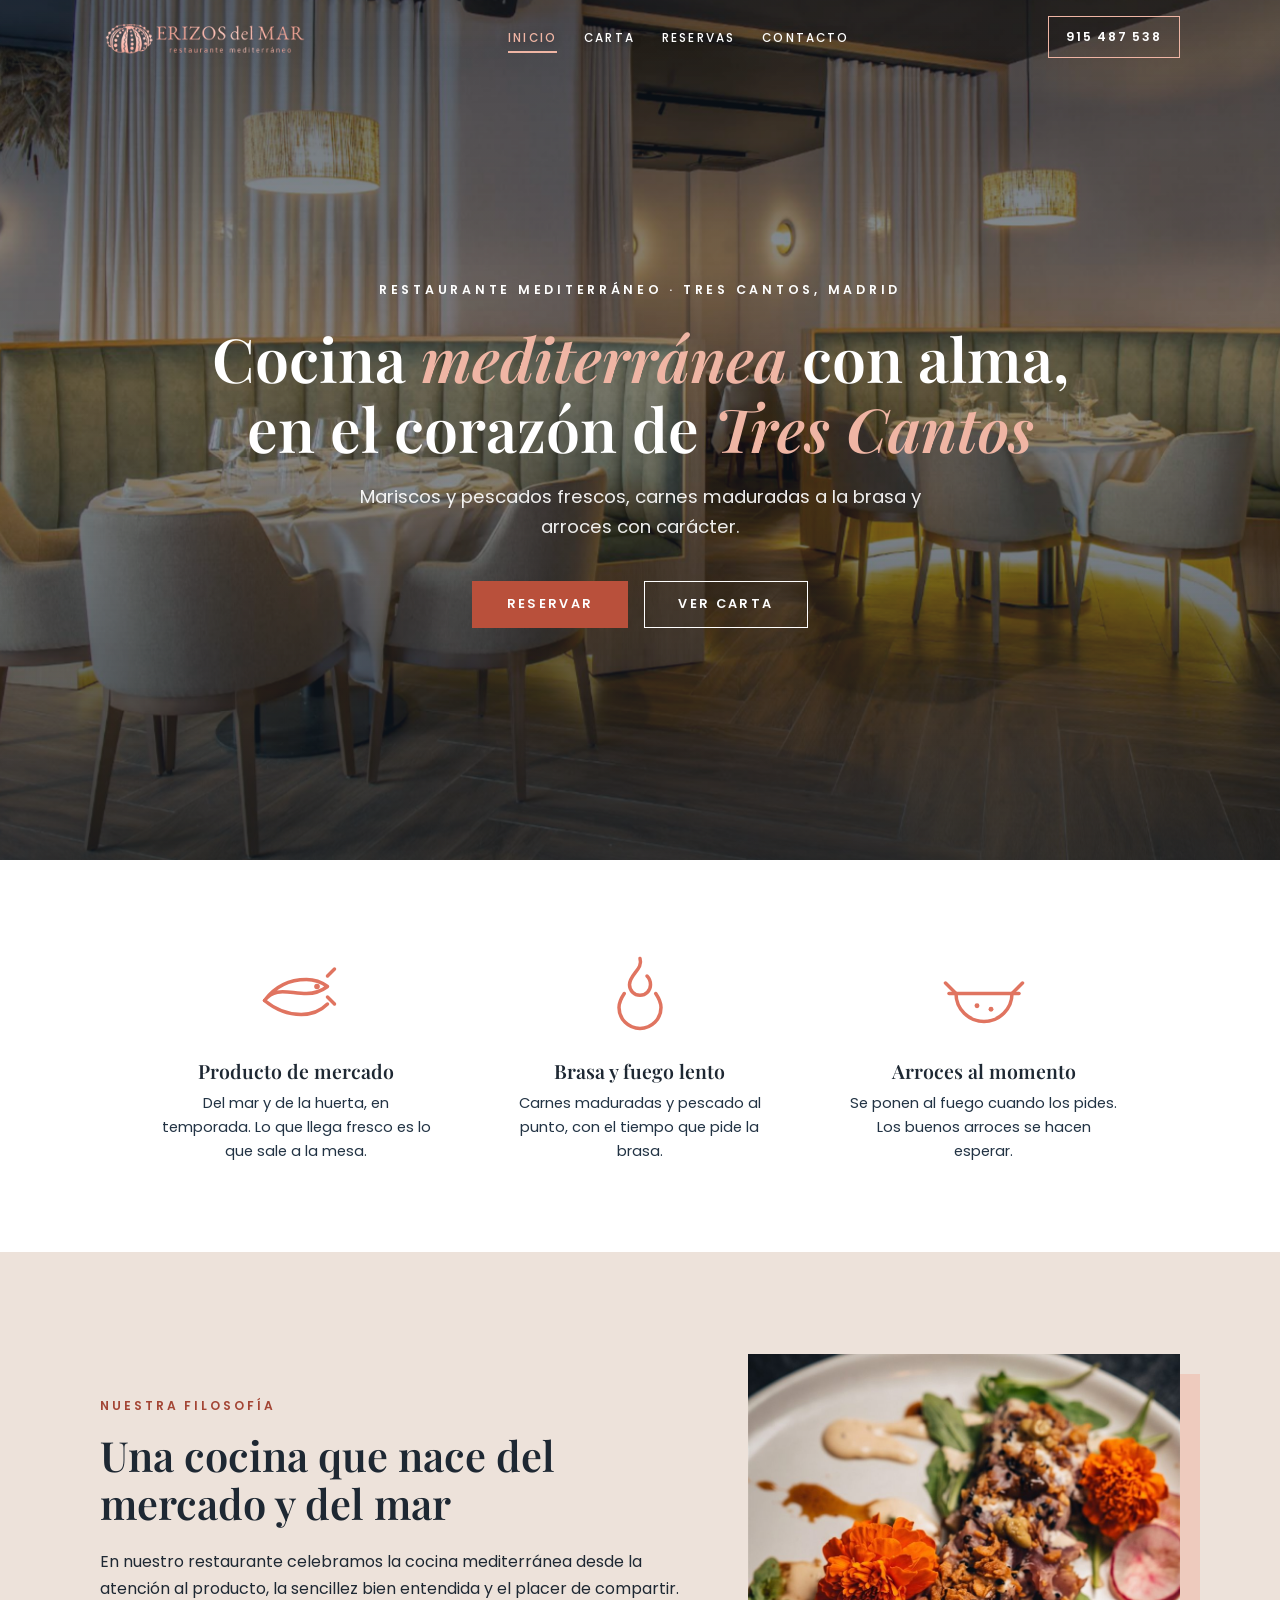
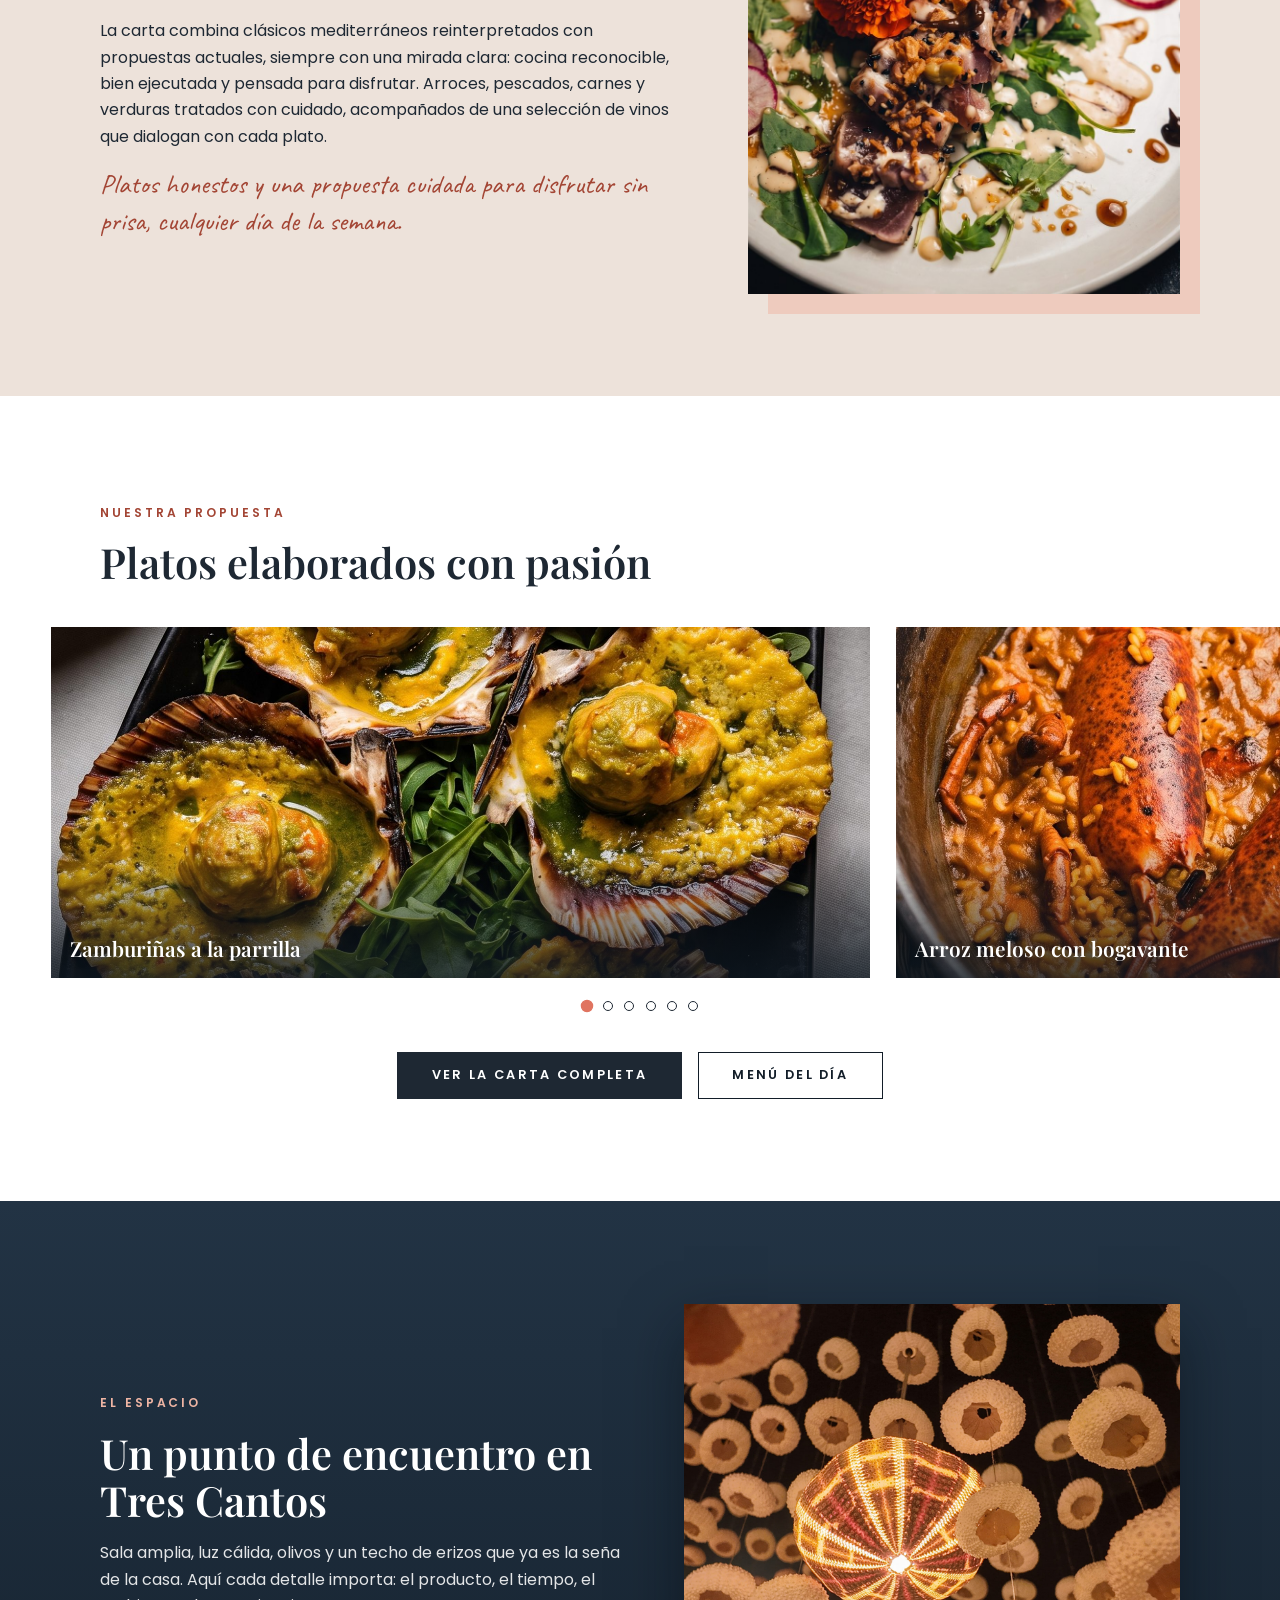
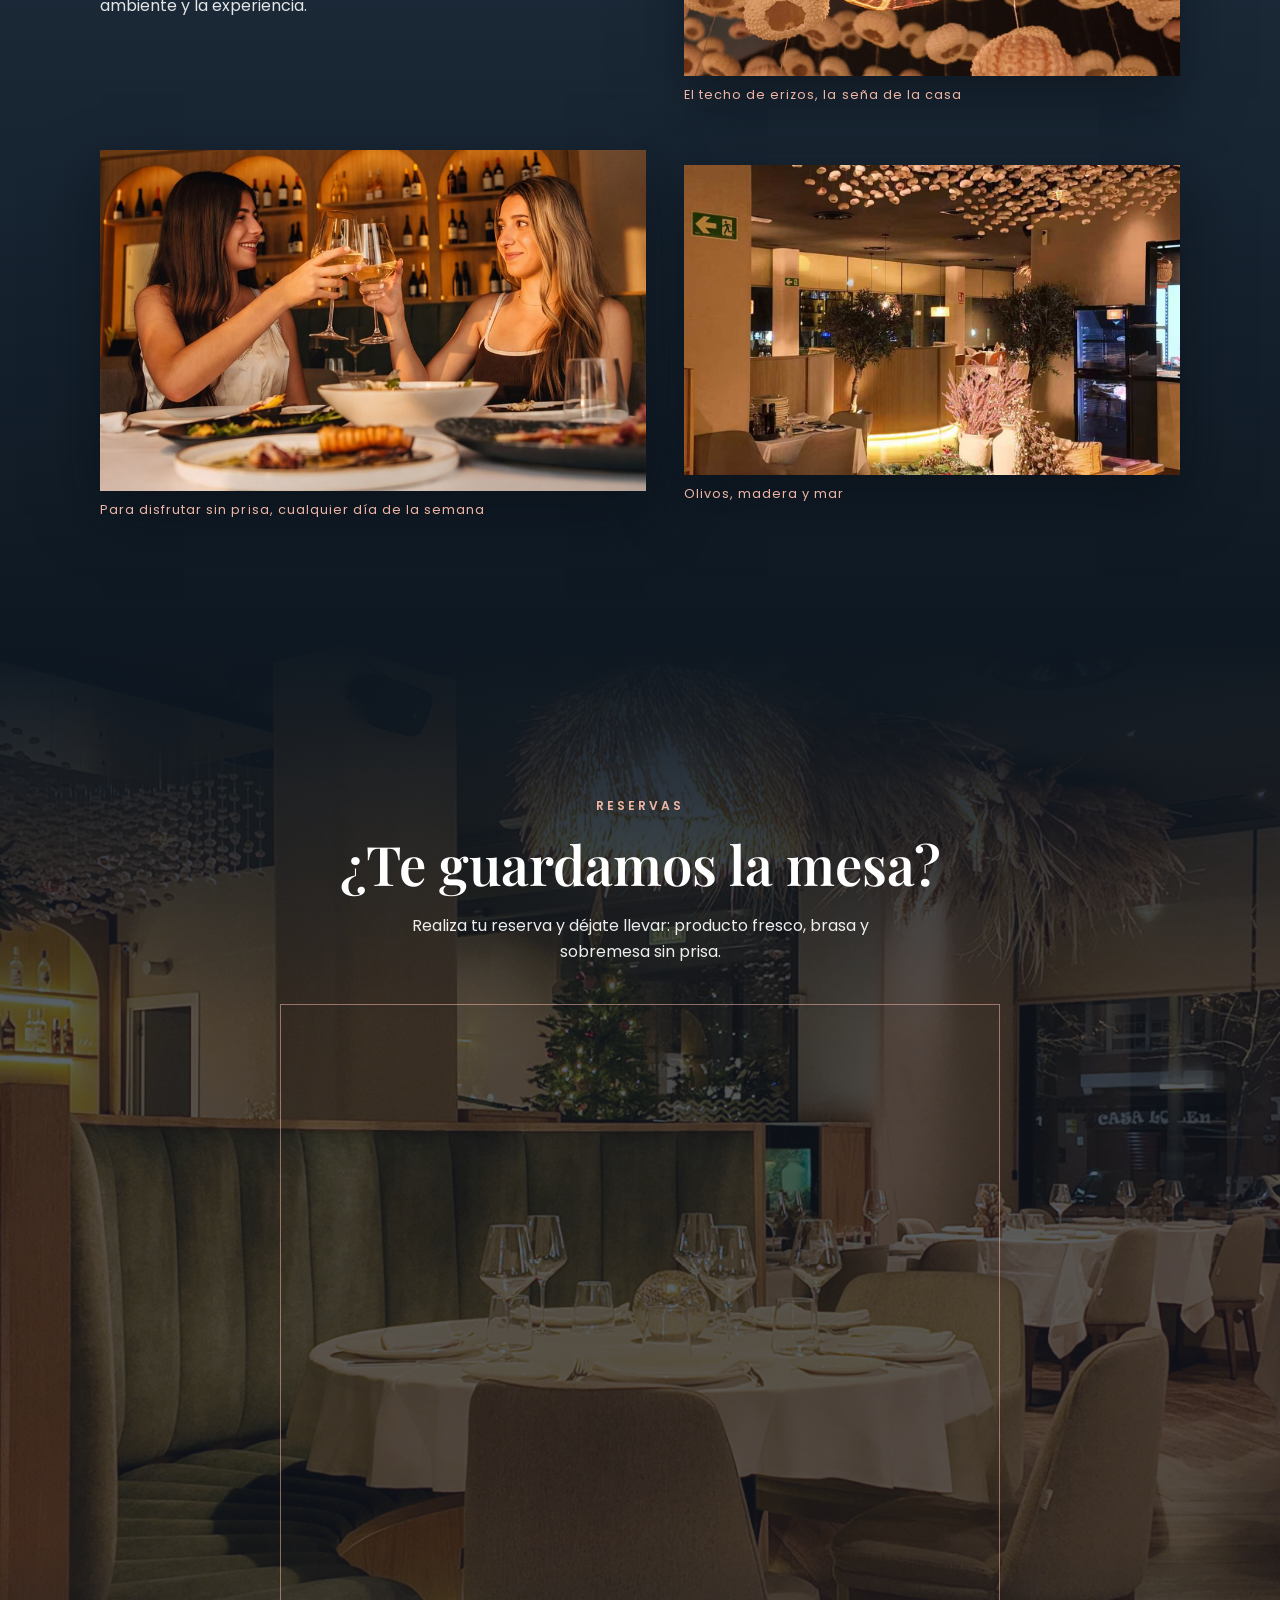
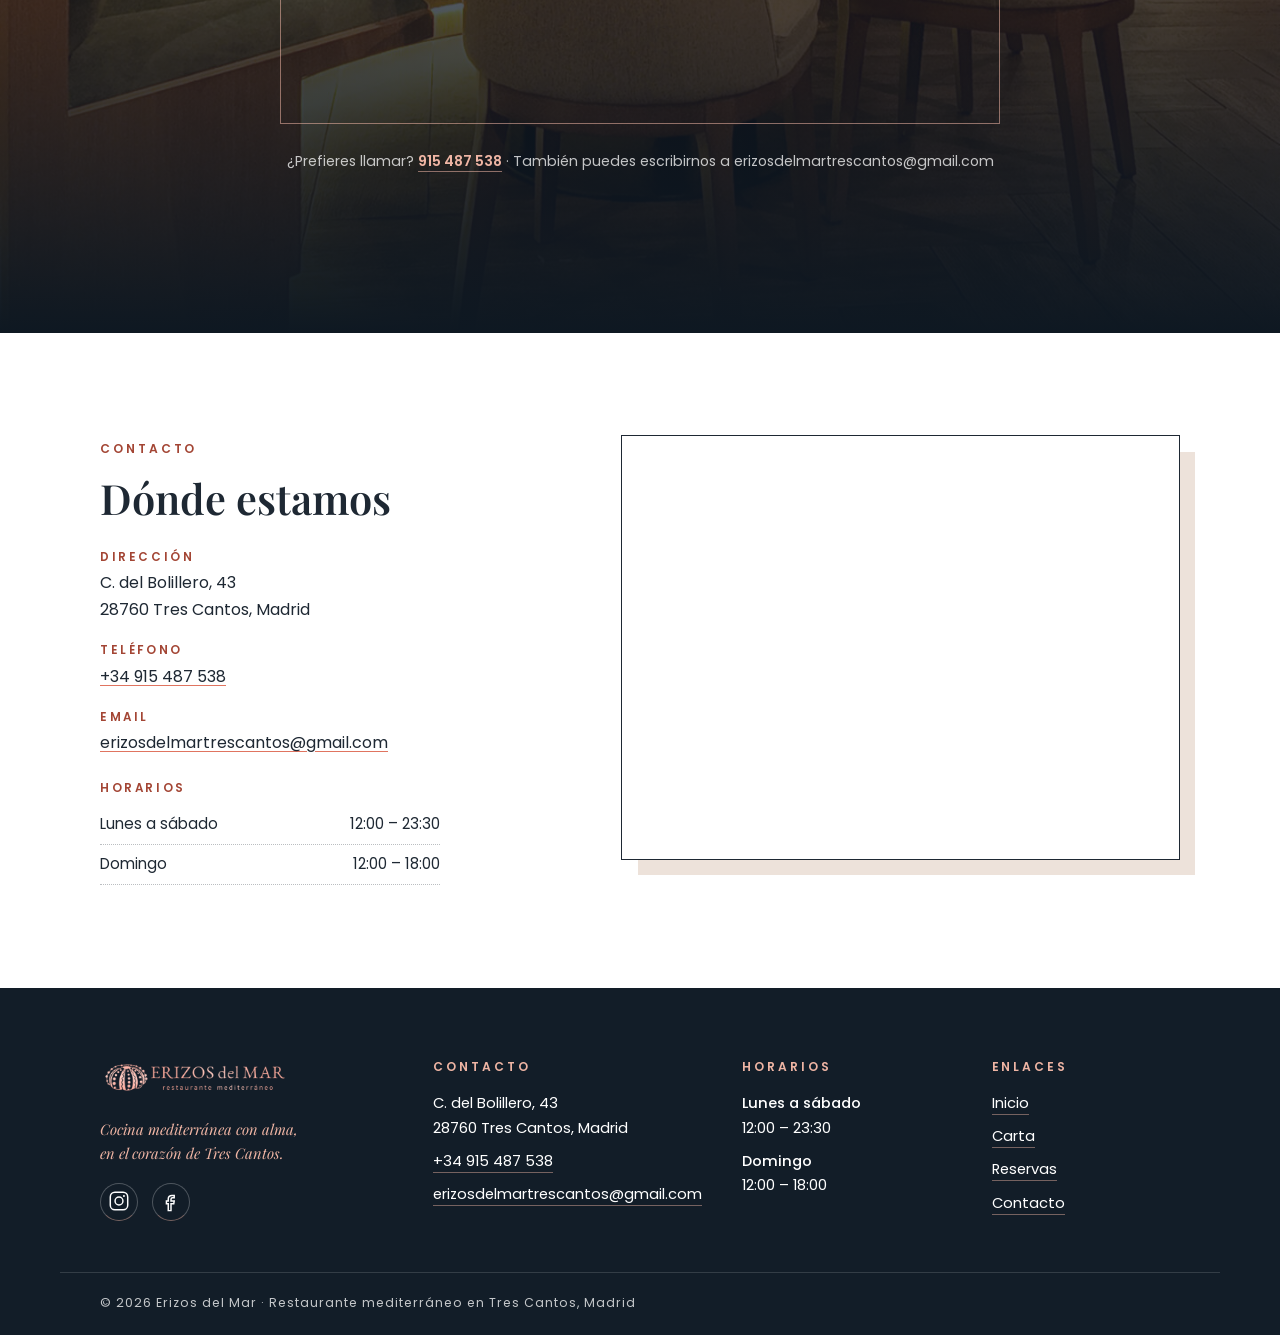
==== commit 6d9a7d52: "Widget de reservas con marco fino coral" ====
--- a/index.html
+++ b/index.html
@@ -1 +1 @@
-<!DOCTYPE html><html lang="es"><head><meta charset="utf-8"><meta name="viewport" content="width=device-width, initial-scale=1"><title>Erizos del Mar — Restaurante mediterráneo en Tres Cantos</title><meta name="description" content="Restaurante mediterráneo en Tres Cantos, Madrid. Mariscos y pescados frescos, carnes maduradas a la brasa y arroces con carácter. Menú del día 26,90 €. Reserva: 915 487 538."><link rel="icon" type="image/png" href="/img/favicon-erizo.png"><meta property="og:type" content="website"><meta name="twitter:card" content="summary_large_image"><meta property="og:site_name" content="Erizos del Mar"><meta property="og:title" content="Erizos del Mar — Restaurante mediterráneo en Tres Cantos"><meta property="og:description" content="Restaurante mediterráneo en Tres Cantos, Madrid. Mariscos y pescados frescos, carnes maduradas a la brasa y arroces con carácter. Menú del día 26,90 €. Reserva: 915 487 538."><meta property="og:image" content="https://www.erizosdelmar.com/img/marisco-variado.webp"><meta property="og:locale" content="es_ES"><link rel="preconnect" href="https://fonts.googleapis.com"><link rel="preconnect" href="https://fonts.gstatic.com" crossorigin><link rel="stylesheet" href="https://fonts.googleapis.com/css2?family=Playfair+Display:ital,wght@0,500;0,600;0,700;1,500;1,600&family=Poppins:wght@400;500;600&family=Caveat:wght@500;600&display=swap"><script type="application/ld+json">{"@context":"https://schema.org","@type":"Restaurant","name":"Erizos del Mar","description":"Cocina mediterránea con alma en Tres Cantos, Madrid.","url":"https://www.erizosdelmar.com","image":"https://www.erizosdelmar.com/img/marisco-variado.webp","telephone":"+34915487538","email":"erizosdelmartrescantos@gmail.com","servesCuisine":["Mediterránea","Mariscos","Pescados","Arroces","Carnes a la brasa"],"priceRange":"€€","acceptsReservations":"True","address":{"@type":"PostalAddress","streetAddress":"C. del Bolillero, 43","postalCode":"28760","addressLocality":"Tres Cantos","addressRegion":"Madrid","addressCountry":"ES"},"openingHoursSpecification":[{"@type":"OpeningHoursSpecification","dayOfWeek":["Monday","Tuesday","Wednesday","Thursday","Friday","Saturday"],"opens":"12:00","closes":"23:30"},{"@type":"OpeningHoursSpecification","dayOfWeek":"Sunday","opens":"12:00","closes":"18:00"}]}</script><link rel="stylesheet" href="/_astro/WidgetReservas.q8qk9rot.css"><link rel="stylesheet" href="/_astro/index.iAvLEUks.css"></head><body><a class="salto-contenido" href="#contenido">Saltar al contenido</a><header class="cabecera" data-cabecera data-astro-cid-24uzi5m7><div class="contenedor cabecera-int" data-astro-cid-24uzi5m7><a class="marca" href="/" data-astro-cid-24uzi5m7><img src="/img/erizodelmar.png" alt="Erizos del Mar — restaurante mediterráneo" width="220" height="63" data-astro-cid-24uzi5m7></a><nav aria-label="Navegación principal" data-astro-cid-24uzi5m7><ul data-astro-cid-24uzi5m7><li data-astro-cid-24uzi5m7><a href="/" aria-current="page" data-astro-cid-24uzi5m7>Inicio</a></li><li data-astro-cid-24uzi5m7><a href="/carta" data-astro-cid-24uzi5m7>Carta</a></li><li data-astro-cid-24uzi5m7><a href="/#reservas" data-astro-cid-24uzi5m7>Reservas</a></li><li data-astro-cid-24uzi5m7><a href="/#contacto" data-astro-cid-24uzi5m7>Contacto</a></li></ul></nav><a class="btn-tel" href="tel:+34915487538" data-astro-cid-24uzi5m7>915 487 538</a></div></header><script type="module">var e=document.querySelector(`[data-cabecera]`);if(e){let t=()=>document.documentElement.style.setProperty(`--altura-cabecera`,`${e.offsetHeight}px`);if(t(),window.addEventListener(`resize`,t,{passive:!0}),!e.classList.contains(`solida`)){let t=()=>{e.classList.toggle(`con-fondo`,window.scrollY>40)};t(),window.addEventListener(`scroll`,t,{passive:!0})}}</script><main id="contenido"><section class="hero" data-astro-cid-lcdefpme><video class="hero-video" src="/video/hero.mp4" poster="/img/1ded1866-d8ff-4c30-8475-15560764dbcc.png" muted autoplay loop playsinline aria-hidden="true" tabindex="-1" data-parallax="0.25" data-astro-cid-lcdefpme></video><div class="hero-velo" aria-hidden="true" data-astro-cid-lcdefpme></div><div class="contenedor hero-contenido" data-astro-cid-lcdefpme><p class="hero-etiqueta" data-astro-cid-lcdefpme>Restaurante mediterráneo · Tres Cantos, Madrid</p><h1 data-titulo-hero data-astro-cid-lcdefpme>Cocina <em class="resalte" data-astro-cid-lcdefpme>mediterránea</em> con alma,<br class="salto-grande" data-astro-cid-lcdefpme> en el corazón de <em class="resalte" data-astro-cid-lcdefpme>Tres Cantos</em></h1><p class="hero-sub" data-astro-cid-lcdefpme>Mariscos y pescados frescos, carnes maduradas a la brasa y arroces con carácter.</p><div class="hero-cta" data-astro-cid-lcdefpme><a class="btn btn-coral" href="/#reservas" data-astro-cid-lcdefpme>Reservar</a><a class="btn btn-contorno-claro" href="/carta" data-astro-cid-lcdefpme>Ver carta</a></div></div></section><section class="motivos" aria-labelledby="t-motivos" data-astro-cid-lcdefpme><div class="contenedor" data-astro-cid-lcdefpme><h2 id="t-motivos" class="visualmente-oculto" data-astro-cid-lcdefpme>Por qué comer en Erizos del Mar</h2><ul class="motivos-lista" data-reveal-grupo data-astro-cid-lcdefpme><li data-reveal data-astro-cid-lcdefpme><svg class="icono" viewBox="0 0 48 48" fill="none" stroke="currentColor" stroke-width="2" stroke-linecap="round" stroke-linejoin="round" aria-hidden="true" data-astro-cid-lcdefpme><path d="M6 24c6-8 14-12 24-12 4 0 8 1 12 4-4 3-8 4-12 4-10 0-18-4-24 4z" transform="translate(0 6)" data-astro-cid-lcdefpme></path><path d="M6 30c6 5 13 8 21 8 6 0 11-2 15-6" data-astro-cid-lcdefpme></path><circle cx="36" cy="22" r="1.6" fill="currentColor" stroke="none" data-astro-cid-lcdefpme></circle><path d="M42 16l4-4M42 28l4 4" data-astro-cid-lcdefpme></path></svg><h3 data-astro-cid-lcdefpme>Producto de mercado</h3><p data-astro-cid-lcdefpme>Del mar y de la huerta, en temporada. Lo que llega fresco es lo que sale a la mesa.</p></li><li data-reveal data-astro-cid-lcdefpme><svg class="icono" viewBox="0 0 48 48" fill="none" stroke="currentColor" stroke-width="2" stroke-linecap="round" stroke-linejoin="round" aria-hidden="true" data-astro-cid-lcdefpme><path d="M24 6c2 6-6 9-6 15a6 6 0 0 0 12 0c0-3-2-5-2-5" data-astro-cid-lcdefpme></path><path d="M15 26c-2 3-3 6-3 8a12 12 0 0 0 24 0c0-2-1-5-3-8" data-astro-cid-lcdefpme></path></svg><h3 data-astro-cid-lcdefpme>Brasa y fuego lento</h3><p data-astro-cid-lcdefpme>Carnes maduradas y pescado al punto, con el tiempo que pide la brasa.</p></li><li data-reveal data-astro-cid-lcdefpme><svg class="icono" viewBox="0 0 48 48" fill="none" stroke="currentColor" stroke-width="2" stroke-linecap="round" stroke-linejoin="round" aria-hidden="true" data-astro-cid-lcdefpme><path d="M4 26h40" data-astro-cid-lcdefpme></path><path d="M8 26a16 16 0 0 0 32 0" data-astro-cid-lcdefpme></path><path d="M2 20l6 6M46 20l-6 6" data-astro-cid-lcdefpme></path><circle cx="20" cy="33" r="1.4" fill="currentColor" stroke="none" data-astro-cid-lcdefpme></circle><circle cx="28" cy="35" r="1.4" fill="currentColor" stroke="none" data-astro-cid-lcdefpme></circle></svg><h3 data-astro-cid-lcdefpme>Arroces al momento</h3><p data-astro-cid-lcdefpme>Se ponen al fuego cuando los pides. Los buenos arroces se hacen esperar.</p></li></ul></div></section><section class="filosofia" aria-labelledby="t-filosofia" data-astro-cid-lcdefpme><div class="contenedor filosofia-int" data-astro-cid-lcdefpme><div class="filosofia-texto" data-reveal data-astro-cid-lcdefpme><p class="etiqueta" data-astro-cid-lcdefpme>Nuestra filosofía</p><h2 id="t-filosofia" data-astro-cid-lcdefpme>Una cocina que nace del mercado y del mar</h2><p data-astro-cid-lcdefpme>En nuestro restaurante celebramos la cocina mediterránea desde la atención al producto, la sencillez bien entendida y el placer de compartir.</p><p data-astro-cid-lcdefpme>La carta combina clásicos mediterráneos reinterpretados con propuestas actuales, siempre con una mirada clara: cocina reconocible, bien ejecutada y pensada para disfrutar. Arroces, pescados, carnes y verduras tratados con cuidado, acompañados de una selección de vinos que dialogan con cada plato.</p><p class="filosofia-cierre" data-astro-cid-lcdefpme>Platos honestos y una propuesta cuidada para disfrutar sin prisa, cualquier día de la semana.</p></div><figure class="filosofia-figura" data-rotador data-reveal data-astro-cid-lcdefpme><img src="/img/platos/tataki-45.jpg" alt="Tataki de atún rojo con flores comestibles y rúcula en plato blanco" loading="eager" decoding="async" class="filosofia-foto activa" data-astro-cid-lcdefpme><img src="/img/platos/calamar-45.jpg" alt="Calamar del Mediterráneo a la brasa sobre su tinta con aceite de hierbas" loading="lazy" decoding="async" class="filosofia-foto" data-astro-cid-lcdefpme><img src="/img/platos/bogavante-45.jpg" alt="Arroz meloso con bogavante recién hecho en su cazuela" loading="lazy" decoding="async" class="filosofia-foto" data-astro-cid-lcdefpme></figure></div></section><section class="platos" aria-labelledby="t-platos" data-astro-cid-lcdefpme><div class="contenedor" data-astro-cid-lcdefpme><div class="platos-cabeza" data-reveal data-astro-cid-lcdefpme><p class="etiqueta" data-astro-cid-lcdefpme>Nuestra propuesta</p><h2 id="t-platos" data-astro-cid-lcdefpme>Platos elaborados con pasión</h2></div></div><!-- Slider a lo ancho con la siguiente diapositiva asomando --><div class="slider" data-slider data-reveal data-astro-cid-lcdefpme><ul class="slider-pista" data-pista data-astro-cid-lcdefpme><li class="diapositiva" data-diapositiva data-astro-cid-lcdefpme><img src="/img/platos/zamburinas-pano.jpg" alt="Zamburiñas gratinadas en su concha sobre rúcula, vista cenital" loading="eager" decoding="async" data-astro-cid-lcdefpme><span class="plato-nombre" data-astro-cid-lcdefpme>Zamburiñas a la parrilla</span></li><li class="diapositiva" data-diapositiva data-astro-cid-lcdefpme><img src="/img/platos/bogavante-pano.jpg" alt="Arroz meloso con pinzas y cola de bogavante en la cazuela" loading="lazy" decoding="async" data-astro-cid-lcdefpme><span class="plato-nombre" data-astro-cid-lcdefpme>Arroz meloso con bogavante</span></li><li class="diapositiva" data-diapositiva data-astro-cid-lcdefpme><img src="/img/platos/chuleton-pano.jpg" alt="Chuletón fileteado al punto con sal en escamas, patatas y pimientos de Padrón" loading="lazy" decoding="async" data-astro-cid-lcdefpme><span class="plato-nombre" data-astro-cid-lcdefpme>Chuletón de vaca madurada</span></li><li class="diapositiva" data-diapositiva data-astro-cid-lcdefpme><img src="/img/platos/pulpo-pano.jpg" alt="Pulpo a la brasa con pimentón y cebollino sobre parmentier" loading="lazy" decoding="async" data-astro-cid-lcdefpme><span class="plato-nombre" data-astro-cid-lcdefpme>Pulpo a la brasa</span></li><li class="diapositiva" data-diapositiva data-astro-cid-lcdefpme><img src="/img/platos/tataki-pano.jpg" alt="Tataki de atún rojo con flores comestibles, rúcula y mayonesa cevichada" loading="lazy" decoding="async" data-astro-cid-lcdefpme><span class="plato-nombre" data-astro-cid-lcdefpme>Tataki de atún rojo</span></li><li class="diapositiva" data-diapositiva data-astro-cid-lcdefpme><img src="/img/platos/calamar-pano.jpg" alt="Calamar a la brasa sobre su tinta con aceite de hierbas, vista cenital" loading="lazy" decoding="async" data-astro-cid-lcdefpme><span class="plato-nombre" data-astro-cid-lcdefpme>Calamar del Mediterráneo</span></li></ul><div class="slider-controles" data-astro-cid-lcdefpme><div class="slider-puntos" data-puntos role="tablist" aria-label="Ir al plato" data-astro-cid-lcdefpme><button type="button" class="punto activo" data-punto="0" aria-label="Ver Zamburiñas a la parrilla" data-astro-cid-lcdefpme></button><button type="button" class="punto" data-punto="1" aria-label="Ver Arroz meloso con bogavante" data-astro-cid-lcdefpme></button><button type="button" class="punto" data-punto="2" aria-label="Ver Chuletón de vaca madurada" data-astro-cid-lcdefpme></button><button type="button" class="punto" data-punto="3" aria-label="Ver Pulpo a la brasa" data-astro-cid-lcdefpme></button><button type="button" class="punto" data-punto="4" aria-label="Ver Tataki de atún rojo" data-astro-cid-lcdefpme></button><button type="button" class="punto" data-punto="5" aria-label="Ver Calamar del Mediterráneo" data-astro-cid-lcdefpme></button></div></div></div><div class="contenedor" data-astro-cid-lcdefpme><p class="platos-cta" data-astro-cid-lcdefpme><a class="btn btn-marino" href="/carta" data-astro-cid-lcdefpme>Ver la carta completa</a><a class="btn btn-contorno-oscuro" href="/carta#menu-del-dia" data-astro-cid-lcdefpme>Menú del día</a></p></div></section><section class="espacio" aria-labelledby="t-espacio" data-astro-cid-lcdefpme><div class="contenedor espacio-int" data-astro-cid-lcdefpme><div class="espacio-texto" data-reveal data-astro-cid-lcdefpme><p class="etiqueta clara" data-astro-cid-lcdefpme>El espacio</p><h2 id="t-espacio" data-astro-cid-lcdefpme>Un punto de encuentro en Tres Cantos</h2><p data-astro-cid-lcdefpme>Sala amplia, luz cálida, olivos y un techo de erizos que ya es la seña de la casa. Aquí cada detalle importa: el producto, el tiempo, el ambiente y la experiencia.</p></div><figure class="e-techo" data-reveal data-astro-cid-lcdefpme><img src="/img/20260206144532_307_1223-scaled.jpg" alt="Instalación de caparazones de erizo de mar colgando del techo, con una lámpara-erizo iluminada" loading="lazy" decoding="async" data-astro-cid-lcdefpme><figcaption data-astro-cid-lcdefpme>El techo de erizos, la seña de la casa</figcaption></figure><figure class="e-sala" data-reveal data-astro-cid-lcdefpme><img src="/img/platos/brindis-45.jpg" alt="Dos clientas brindando con vino blanco frente a la vinoteca del restaurante" loading="lazy" decoding="async" data-astro-cid-lcdefpme><figcaption data-astro-cid-lcdefpme>Para disfrutar sin prisa, cualquier día de la semana</figcaption></figure><figure class="e-olivos" data-reveal data-astro-cid-lcdefpme><img src="/img/20260206144526_306_1223.jpg" alt="Comedor con la instalación de erizos en el techo, mesa central de madera y olivos" loading="lazy" decoding="async" data-astro-cid-lcdefpme><figcaption data-astro-cid-lcdefpme>Olivos, madera y mar</figcaption></figure></div></section><section id="reservas" class="reservas" aria-labelledby="t-reservas" data-astro-cid-lcdefpme><div class="reservas-fondo" aria-hidden="true" data-astro-cid-lcdefpme></div><div class="contenedor reservas-int" data-reveal data-astro-cid-lcdefpme><p class="etiqueta clara" data-astro-cid-lcdefpme>Reservas</p><h2 id="t-reservas" data-astro-cid-lcdefpme>¿Te guardamos la mesa?</h2><p class="reservas-texto" data-astro-cid-lcdefpme>Realiza tu reserva y déjate llevar: producto fresco, brasa y sobremesa sin prisa.</p><div class="widget-reservas" data-astro-cid-szwhwlmq><iframe src="https://widget.thefork.com/7da0110a-f135-477d-92b6-062d80967548" title="Reservar mesa en Erizos del Mar" allow="payment *" loading="lazy" data-astro-cid-szwhwlmq></iframe></div><p class="reservas-nota" data-astro-cid-lcdefpme>¿Prefieres llamar? <a class="reservas-tel-inline" href="tel:+34915487538" data-astro-cid-lcdefpme>915 487 538</a> · También puedes escribirnos a erizosdelmartrescantos@gmail.com</p></div></section><section id="contacto" class="contacto" aria-labelledby="t-contacto" data-astro-cid-lcdefpme><div class="contenedor contacto-int" data-astro-cid-lcdefpme><div class="contacto-info" data-reveal data-astro-cid-lcdefpme><p class="etiqueta" data-astro-cid-lcdefpme>Contacto</p><h2 id="t-contacto" data-astro-cid-lcdefpme>Dónde estamos</h2><address data-astro-cid-lcdefpme><p class="contacto-dato" data-astro-cid-lcdefpme><span class="contacto-titulo" data-astro-cid-lcdefpme>Dirección</span>C. del Bolillero, 43<br data-astro-cid-lcdefpme>28760 Tres Cantos, Madrid</p><p class="contacto-dato" data-astro-cid-lcdefpme><span class="contacto-titulo" data-astro-cid-lcdefpme>Teléfono</span><a href="tel:+34915487538" data-astro-cid-lcdefpme>+34 915 487 538</a></p><p class="contacto-dato" data-astro-cid-lcdefpme><span class="contacto-titulo" data-astro-cid-lcdefpme>Email</span><a href="mailto:erizosdelmartrescantos@gmail.com" data-astro-cid-lcdefpme>erizosdelmartrescantos@gmail.com</a></p></address><div class="contacto-horarios" data-astro-cid-lcdefpme><span class="contacto-titulo" data-astro-cid-lcdefpme>Horarios</span><ul data-astro-cid-lcdefpme><li data-astro-cid-lcdefpme><span data-astro-cid-lcdefpme>Lunes a sábado</span><span data-astro-cid-lcdefpme>12:00 – 23:30</span></li><li data-astro-cid-lcdefpme><span data-astro-cid-lcdefpme>Domingo</span><span data-astro-cid-lcdefpme>12:00 – 18:00</span></li></ul></div></div><div class="contacto-mapa" data-reveal data-astro-cid-lcdefpme><iframe src="https://www.google.com/maps?q=Erizos%20del%20Mar%20Tres%20Cantos&output=embed" title="Mapa de ubicación de Erizos del Mar en Tres Cantos" loading="lazy" allowfullscreen referrerpolicy="no-referrer-when-downgrade" data-astro-cid-lcdefpme></iframe></div></div></section></main><footer class="piecera" data-astro-cid-v5ldd5cm><div class="contenedor piecera-int" data-astro-cid-v5ldd5cm><div class="col marca-col" data-astro-cid-v5ldd5cm><img src="/img/erizodelmar.png" alt="Erizos del Mar — restaurante mediterráneo" width="220" height="63" loading="lazy" data-astro-cid-v5ldd5cm><p data-astro-cid-v5ldd5cm>Cocina mediterránea con alma, en el corazón de Tres Cantos.</p><div class="redes" data-astro-cid-v5ldd5cm><a href="https://www.instagram.com/erizosdelmar/" target="_blank" rel="noopener noreferrer" aria-label="Instagram de Erizos del Mar" data-astro-cid-v5ldd5cm><svg viewBox="0 0 24 24" width="22" height="22" fill="none" stroke="currentColor" stroke-width="1.6" data-astro-cid-v5ldd5cm><rect x="2.5" y="2.5" width="19" height="19" rx="5" data-astro-cid-v5ldd5cm></rect><circle cx="12" cy="12" r="4.3" data-astro-cid-v5ldd5cm></circle><circle cx="17.4" cy="6.6" r="1.1" fill="currentColor" stroke="none" data-astro-cid-v5ldd5cm></circle></svg></a><a href="https://www.facebook.com/people/Erizos-del-Mar-Tres-Cantos/61587013133338/" target="_blank" rel="noopener noreferrer" aria-label="Facebook de Erizos del Mar" data-astro-cid-v5ldd5cm><svg viewBox="0 0 24 24" width="22" height="22" fill="none" stroke="currentColor" stroke-width="1.6" data-astro-cid-v5ldd5cm><path d="M15.5 8.5h-2a1.5 1.5 0 0 0-1.5 1.5v2h3.5l-.5 3H12v7.5H9V15h-2v-3h2v-2.3C9 7.4 10.6 6 13 6h2.5v2.5Z" data-astro-cid-v5ldd5cm></path></svg></a></div></div><div class="col" data-astro-cid-v5ldd5cm><h2 data-astro-cid-v5ldd5cm>Contacto</h2><address data-astro-cid-v5ldd5cm><p data-astro-cid-v5ldd5cm>C. del Bolillero, 43<br data-astro-cid-v5ldd5cm>28760 Tres Cantos, Madrid</p><p data-astro-cid-v5ldd5cm><a href="tel:+34915487538" data-astro-cid-v5ldd5cm>+34 915 487 538</a></p><p data-astro-cid-v5ldd5cm><a href="mailto:erizosdelmartrescantos@gmail.com" data-astro-cid-v5ldd5cm>erizosdelmartrescantos@gmail.com</a></p></address></div><div class="col" data-astro-cid-v5ldd5cm><h2 data-astro-cid-v5ldd5cm>Horarios</h2><ul data-astro-cid-v5ldd5cm><li data-astro-cid-v5ldd5cm><span class="dias" data-astro-cid-v5ldd5cm>Lunes a sábado</span><span data-astro-cid-v5ldd5cm>12:00 – 23:30</span></li><li data-astro-cid-v5ldd5cm><span class="dias" data-astro-cid-v5ldd5cm>Domingo</span><span data-astro-cid-v5ldd5cm>12:00 – 18:00</span></li></ul></div><div class="col" data-astro-cid-v5ldd5cm><h2 data-astro-cid-v5ldd5cm>Enlaces</h2><nav aria-label="Navegación del pie de página" data-astro-cid-v5ldd5cm><ul data-astro-cid-v5ldd5cm><li data-astro-cid-v5ldd5cm><a href="/" data-astro-cid-v5ldd5cm>Inicio</a></li><li data-astro-cid-v5ldd5cm><a href="/carta" data-astro-cid-v5ldd5cm>Carta</a></li><li data-astro-cid-v5ldd5cm><a href="/#reservas" data-astro-cid-v5ldd5cm>Reservas</a></li><li data-astro-cid-v5ldd5cm><a href="/#contacto" data-astro-cid-v5ldd5cm>Contacto</a></li></ul></nav></div></div><div class="contenedor legal" data-astro-cid-v5ldd5cm><p data-astro-cid-v5ldd5cm>© 2026 Erizos del Mar · Restaurante mediterráneo en Tres Cantos, Madrid</p></div></footer><script type="module">document.documentElement.classList.add(`js`);var e=window.matchMedia(`(prefers-reduced-motion: reduce)`).matches,t=document.querySelectorAll(`[data-reveal]`);if(e||!(`IntersectionObserver`in window))t.forEach(e=>e.classList.add(`revelado`));else{document.querySelectorAll(`[data-reveal-grupo]`).forEach(e=>{[...e.querySelectorAll(`[data-reveal]`)].forEach((e,t)=>{e.style.transitionDelay=`${t*110}ms`})});let e=new IntersectionObserver(t=>{t.forEach(t=>{t.isIntersecting&&(t.target.classList.add(`revelado`),e.unobserve(t.target))})},{threshold:.15,rootMargin:`0px 0px -40px 0px`});t.forEach(t=>e.observe(t))}var n=[...document.querySelectorAll(`[data-parallax]`)];if(!e&&n.length){let e=!1,t=()=>{e=!1,n.forEach(e=>{let t=e.parentElement.getBoundingClientRect();if(t.bottom<0||t.top>window.innerHeight)return;let n=parseFloat(e.dataset.parallax||`0.2`);e.style.transform=`translateY(${t.top*-n}px) scale(1.12)`})};window.addEventListener(`scroll`,()=>{e||(e=!0,requestAnimationFrame(t))},{passive:!0}),t()}</script></body></html><script type="module">var e=document.querySelector(`[data-titulo-hero]`);if(e&&!window.matchMedia(`(prefers-reduced-motion: reduce)`).matches){let t=0,n=e=>{if(e.nodeType===Node.TEXT_NODE){let n=(e.textContent||``).split(/(\s+)/),r=document.createDocumentFragment();n.forEach(e=>{if(e)if(/^\s+$/.test(e))r.appendChild(document.createTextNode(e));else{let n=document.createElement(`span`);n.className=`palabra-hero`,n.style.animationDelay=`${200+t*80}ms`,n.textContent=e,r.appendChild(n),t++}}),e.replaceWith(r)}else e.nodeType===Node.ELEMENT_NODE&&e.tagName!==`BR`&&[...e.childNodes].forEach(n)};[...e.childNodes].forEach(n),e.classList.add(`animando`)}var t=document.querySelector(`[data-slider]`);if(t){let e=t.querySelector(`[data-pista]`),n=[...e.querySelectorAll(`[data-diapositiva]`)],r=[...t.querySelectorAll(`[data-punto]`)],i=0,a=!window.matchMedia(`(prefers-reduced-motion: reduce)`).matches,o=t=>{i=Math.max(0,Math.min(n.length-1,t));let o=n[i];e.scrollTo({left:o.offsetLeft-e.offsetLeft-(e.clientWidth-o.clientWidth)/2,behavior:a?`smooth`:`auto`}),r.forEach((e,t)=>e.classList.toggle(`activo`,t===i))},s=()=>{let t=e.scrollLeft+e.clientWidth/2,a=0;n.forEach((e,r)=>{Math.abs(e.offsetLeft+e.clientWidth/2-t)<Math.abs(n[a].offsetLeft+n[a].clientWidth/2-t)&&(a=r)}),i=a,r.forEach((e,t)=>e.classList.toggle(`activo`,t===i))};r.forEach((e,t)=>e.addEventListener(`click`,()=>o(t)));let c;e.addEventListener(`scroll`,()=>{cancelAnimationFrame(c),c=requestAnimationFrame(s)},{passive:!0})}var n=document.querySelector(`[data-rotador]`);if(n&&!window.matchMedia(`(prefers-reduced-motion: reduce)`).matches){let e=n.querySelectorAll(`.filosofia-foto`);if(e.length>1){let t=0;setInterval(()=>{e[t].classList.remove(`activa`),t=(t+1)%e.length,e[t].classList.add(`activa`)},4500)}}</script>+<!DOCTYPE html><html lang="es"><head><meta charset="utf-8"><meta name="viewport" content="width=device-width, initial-scale=1"><title>Erizos del Mar — Restaurante mediterráneo en Tres Cantos</title><meta name="description" content="Restaurante mediterráneo en Tres Cantos, Madrid. Mariscos y pescados frescos, carnes maduradas a la brasa y arroces con carácter. Menú del día 26,90 €. Reserva: 915 487 538."><link rel="icon" type="image/png" href="/img/favicon-erizo.png"><meta property="og:type" content="website"><meta name="twitter:card" content="summary_large_image"><meta property="og:site_name" content="Erizos del Mar"><meta property="og:title" content="Erizos del Mar — Restaurante mediterráneo en Tres Cantos"><meta property="og:description" content="Restaurante mediterráneo en Tres Cantos, Madrid. Mariscos y pescados frescos, carnes maduradas a la brasa y arroces con carácter. Menú del día 26,90 €. Reserva: 915 487 538."><meta property="og:image" content="https://www.erizosdelmar.com/img/marisco-variado.webp"><meta property="og:locale" content="es_ES"><link rel="preconnect" href="https://fonts.googleapis.com"><link rel="preconnect" href="https://fonts.gstatic.com" crossorigin><link rel="stylesheet" href="https://fonts.googleapis.com/css2?family=Playfair+Display:ital,wght@0,500;0,600;0,700;1,500;1,600&family=Poppins:wght@400;500;600&family=Caveat:wght@500;600&display=swap"><script type="application/ld+json">{"@context":"https://schema.org","@type":"Restaurant","name":"Erizos del Mar","description":"Cocina mediterránea con alma en Tres Cantos, Madrid.","url":"https://www.erizosdelmar.com","image":"https://www.erizosdelmar.com/img/marisco-variado.webp","telephone":"+34915487538","email":"erizosdelmartrescantos@gmail.com","servesCuisine":["Mediterránea","Mariscos","Pescados","Arroces","Carnes a la brasa"],"priceRange":"€€","acceptsReservations":"True","address":{"@type":"PostalAddress","streetAddress":"C. del Bolillero, 43","postalCode":"28760","addressLocality":"Tres Cantos","addressRegion":"Madrid","addressCountry":"ES"},"openingHoursSpecification":[{"@type":"OpeningHoursSpecification","dayOfWeek":["Monday","Tuesday","Wednesday","Thursday","Friday","Saturday"],"opens":"12:00","closes":"23:30"},{"@type":"OpeningHoursSpecification","dayOfWeek":"Sunday","opens":"12:00","closes":"18:00"}]}</script><link rel="stylesheet" href="/_astro/WidgetReservas.DtEIxXfW.css"><link rel="stylesheet" href="/_astro/index.iAvLEUks.css"></head><body><a class="salto-contenido" href="#contenido">Saltar al contenido</a><header class="cabecera" data-cabecera data-astro-cid-24uzi5m7><div class="contenedor cabecera-int" data-astro-cid-24uzi5m7><a class="marca" href="/" data-astro-cid-24uzi5m7><img src="/img/erizodelmar.png" alt="Erizos del Mar — restaurante mediterráneo" width="220" height="63" data-astro-cid-24uzi5m7></a><nav aria-label="Navegación principal" data-astro-cid-24uzi5m7><ul data-astro-cid-24uzi5m7><li data-astro-cid-24uzi5m7><a href="/" aria-current="page" data-astro-cid-24uzi5m7>Inicio</a></li><li data-astro-cid-24uzi5m7><a href="/carta" data-astro-cid-24uzi5m7>Carta</a></li><li data-astro-cid-24uzi5m7><a href="/#reservas" data-astro-cid-24uzi5m7>Reservas</a></li><li data-astro-cid-24uzi5m7><a href="/#contacto" data-astro-cid-24uzi5m7>Contacto</a></li></ul></nav><a class="btn-tel" href="tel:+34915487538" data-astro-cid-24uzi5m7>915 487 538</a></div></header><script type="module">var e=document.querySelector(`[data-cabecera]`);if(e){let t=()=>document.documentElement.style.setProperty(`--altura-cabecera`,`${e.offsetHeight}px`);if(t(),window.addEventListener(`resize`,t,{passive:!0}),!e.classList.contains(`solida`)){let t=()=>{e.classList.toggle(`con-fondo`,window.scrollY>40)};t(),window.addEventListener(`scroll`,t,{passive:!0})}}</script><main id="contenido"><section class="hero" data-astro-cid-lcdefpme><video class="hero-video" src="/video/hero.mp4" poster="/img/1ded1866-d8ff-4c30-8475-15560764dbcc.png" muted autoplay loop playsinline aria-hidden="true" tabindex="-1" data-parallax="0.25" data-astro-cid-lcdefpme></video><div class="hero-velo" aria-hidden="true" data-astro-cid-lcdefpme></div><div class="contenedor hero-contenido" data-astro-cid-lcdefpme><p class="hero-etiqueta" data-astro-cid-lcdefpme>Restaurante mediterráneo · Tres Cantos, Madrid</p><h1 data-titulo-hero data-astro-cid-lcdefpme>Cocina <em class="resalte" data-astro-cid-lcdefpme>mediterránea</em> con alma,<br class="salto-grande" data-astro-cid-lcdefpme> en el corazón de <em class="resalte" data-astro-cid-lcdefpme>Tres Cantos</em></h1><p class="hero-sub" data-astro-cid-lcdefpme>Mariscos y pescados frescos, carnes maduradas a la brasa y arroces con carácter.</p><div class="hero-cta" data-astro-cid-lcdefpme><a class="btn btn-coral" href="/#reservas" data-astro-cid-lcdefpme>Reservar</a><a class="btn btn-contorno-claro" href="/carta" data-astro-cid-lcdefpme>Ver carta</a></div></div></section><section class="motivos" aria-labelledby="t-motivos" data-astro-cid-lcdefpme><div class="contenedor" data-astro-cid-lcdefpme><h2 id="t-motivos" class="visualmente-oculto" data-astro-cid-lcdefpme>Por qué comer en Erizos del Mar</h2><ul class="motivos-lista" data-reveal-grupo data-astro-cid-lcdefpme><li data-reveal data-astro-cid-lcdefpme><svg class="icono" viewBox="0 0 48 48" fill="none" stroke="currentColor" stroke-width="2" stroke-linecap="round" stroke-linejoin="round" aria-hidden="true" data-astro-cid-lcdefpme><path d="M6 24c6-8 14-12 24-12 4 0 8 1 12 4-4 3-8 4-12 4-10 0-18-4-24 4z" transform="translate(0 6)" data-astro-cid-lcdefpme></path><path d="M6 30c6 5 13 8 21 8 6 0 11-2 15-6" data-astro-cid-lcdefpme></path><circle cx="36" cy="22" r="1.6" fill="currentColor" stroke="none" data-astro-cid-lcdefpme></circle><path d="M42 16l4-4M42 28l4 4" data-astro-cid-lcdefpme></path></svg><h3 data-astro-cid-lcdefpme>Producto de mercado</h3><p data-astro-cid-lcdefpme>Del mar y de la huerta, en temporada. Lo que llega fresco es lo que sale a la mesa.</p></li><li data-reveal data-astro-cid-lcdefpme><svg class="icono" viewBox="0 0 48 48" fill="none" stroke="currentColor" stroke-width="2" stroke-linecap="round" stroke-linejoin="round" aria-hidden="true" data-astro-cid-lcdefpme><path d="M24 6c2 6-6 9-6 15a6 6 0 0 0 12 0c0-3-2-5-2-5" data-astro-cid-lcdefpme></path><path d="M15 26c-2 3-3 6-3 8a12 12 0 0 0 24 0c0-2-1-5-3-8" data-astro-cid-lcdefpme></path></svg><h3 data-astro-cid-lcdefpme>Brasa y fuego lento</h3><p data-astro-cid-lcdefpme>Carnes maduradas y pescado al punto, con el tiempo que pide la brasa.</p></li><li data-reveal data-astro-cid-lcdefpme><svg class="icono" viewBox="0 0 48 48" fill="none" stroke="currentColor" stroke-width="2" stroke-linecap="round" stroke-linejoin="round" aria-hidden="true" data-astro-cid-lcdefpme><path d="M4 26h40" data-astro-cid-lcdefpme></path><path d="M8 26a16 16 0 0 0 32 0" data-astro-cid-lcdefpme></path><path d="M2 20l6 6M46 20l-6 6" data-astro-cid-lcdefpme></path><circle cx="20" cy="33" r="1.4" fill="currentColor" stroke="none" data-astro-cid-lcdefpme></circle><circle cx="28" cy="35" r="1.4" fill="currentColor" stroke="none" data-astro-cid-lcdefpme></circle></svg><h3 data-astro-cid-lcdefpme>Arroces al momento</h3><p data-astro-cid-lcdefpme>Se ponen al fuego cuando los pides. Los buenos arroces se hacen esperar.</p></li></ul></div></section><section class="filosofia" aria-labelledby="t-filosofia" data-astro-cid-lcdefpme><div class="contenedor filosofia-int" data-astro-cid-lcdefpme><div class="filosofia-texto" data-reveal data-astro-cid-lcdefpme><p class="etiqueta" data-astro-cid-lcdefpme>Nuestra filosofía</p><h2 id="t-filosofia" data-astro-cid-lcdefpme>Una cocina que nace del mercado y del mar</h2><p data-astro-cid-lcdefpme>En nuestro restaurante celebramos la cocina mediterránea desde la atención al producto, la sencillez bien entendida y el placer de compartir.</p><p data-astro-cid-lcdefpme>La carta combina clásicos mediterráneos reinterpretados con propuestas actuales, siempre con una mirada clara: cocina reconocible, bien ejecutada y pensada para disfrutar. Arroces, pescados, carnes y verduras tratados con cuidado, acompañados de una selección de vinos que dialogan con cada plato.</p><p class="filosofia-cierre" data-astro-cid-lcdefpme>Platos honestos y una propuesta cuidada para disfrutar sin prisa, cualquier día de la semana.</p></div><figure class="filosofia-figura" data-rotador data-reveal data-astro-cid-lcdefpme><img src="/img/platos/tataki-45.jpg" alt="Tataki de atún rojo con flores comestibles y rúcula en plato blanco" loading="eager" decoding="async" class="filosofia-foto activa" data-astro-cid-lcdefpme><img src="/img/platos/calamar-45.jpg" alt="Calamar del Mediterráneo a la brasa sobre su tinta con aceite de hierbas" loading="lazy" decoding="async" class="filosofia-foto" data-astro-cid-lcdefpme><img src="/img/platos/bogavante-45.jpg" alt="Arroz meloso con bogavante recién hecho en su cazuela" loading="lazy" decoding="async" class="filosofia-foto" data-astro-cid-lcdefpme></figure></div></section><section class="platos" aria-labelledby="t-platos" data-astro-cid-lcdefpme><div class="contenedor" data-astro-cid-lcdefpme><div class="platos-cabeza" data-reveal data-astro-cid-lcdefpme><p class="etiqueta" data-astro-cid-lcdefpme>Nuestra propuesta</p><h2 id="t-platos" data-astro-cid-lcdefpme>Platos elaborados con pasión</h2></div></div><!-- Slider a lo ancho con la siguiente diapositiva asomando --><div class="slider" data-slider data-reveal data-astro-cid-lcdefpme><ul class="slider-pista" data-pista data-astro-cid-lcdefpme><li class="diapositiva" data-diapositiva data-astro-cid-lcdefpme><img src="/img/platos/zamburinas-pano.jpg" alt="Zamburiñas gratinadas en su concha sobre rúcula, vista cenital" loading="eager" decoding="async" data-astro-cid-lcdefpme><span class="plato-nombre" data-astro-cid-lcdefpme>Zamburiñas a la parrilla</span></li><li class="diapositiva" data-diapositiva data-astro-cid-lcdefpme><img src="/img/platos/bogavante-pano.jpg" alt="Arroz meloso con pinzas y cola de bogavante en la cazuela" loading="lazy" decoding="async" data-astro-cid-lcdefpme><span class="plato-nombre" data-astro-cid-lcdefpme>Arroz meloso con bogavante</span></li><li class="diapositiva" data-diapositiva data-astro-cid-lcdefpme><img src="/img/platos/chuleton-pano.jpg" alt="Chuletón fileteado al punto con sal en escamas, patatas y pimientos de Padrón" loading="lazy" decoding="async" data-astro-cid-lcdefpme><span class="plato-nombre" data-astro-cid-lcdefpme>Chuletón de vaca madurada</span></li><li class="diapositiva" data-diapositiva data-astro-cid-lcdefpme><img src="/img/platos/pulpo-pano.jpg" alt="Pulpo a la brasa con pimentón y cebollino sobre parmentier" loading="lazy" decoding="async" data-astro-cid-lcdefpme><span class="plato-nombre" data-astro-cid-lcdefpme>Pulpo a la brasa</span></li><li class="diapositiva" data-diapositiva data-astro-cid-lcdefpme><img src="/img/platos/tataki-pano.jpg" alt="Tataki de atún rojo con flores comestibles, rúcula y mayonesa cevichada" loading="lazy" decoding="async" data-astro-cid-lcdefpme><span class="plato-nombre" data-astro-cid-lcdefpme>Tataki de atún rojo</span></li><li class="diapositiva" data-diapositiva data-astro-cid-lcdefpme><img src="/img/platos/calamar-pano.jpg" alt="Calamar a la brasa sobre su tinta con aceite de hierbas, vista cenital" loading="lazy" decoding="async" data-astro-cid-lcdefpme><span class="plato-nombre" data-astro-cid-lcdefpme>Calamar del Mediterráneo</span></li></ul><div class="slider-controles" data-astro-cid-lcdefpme><div class="slider-puntos" data-puntos role="tablist" aria-label="Ir al plato" data-astro-cid-lcdefpme><button type="button" class="punto activo" data-punto="0" aria-label="Ver Zamburiñas a la parrilla" data-astro-cid-lcdefpme></button><button type="button" class="punto" data-punto="1" aria-label="Ver Arroz meloso con bogavante" data-astro-cid-lcdefpme></button><button type="button" class="punto" data-punto="2" aria-label="Ver Chuletón de vaca madurada" data-astro-cid-lcdefpme></button><button type="button" class="punto" data-punto="3" aria-label="Ver Pulpo a la brasa" data-astro-cid-lcdefpme></button><button type="button" class="punto" data-punto="4" aria-label="Ver Tataki de atún rojo" data-astro-cid-lcdefpme></button><button type="button" class="punto" data-punto="5" aria-label="Ver Calamar del Mediterráneo" data-astro-cid-lcdefpme></button></div></div></div><div class="contenedor" data-astro-cid-lcdefpme><p class="platos-cta" data-astro-cid-lcdefpme><a class="btn btn-marino" href="/carta" data-astro-cid-lcdefpme>Ver la carta completa</a><a class="btn btn-contorno-oscuro" href="/carta#menu-del-dia" data-astro-cid-lcdefpme>Menú del día</a></p></div></section><section class="espacio" aria-labelledby="t-espacio" data-astro-cid-lcdefpme><div class="contenedor espacio-int" data-astro-cid-lcdefpme><div class="espacio-texto" data-reveal data-astro-cid-lcdefpme><p class="etiqueta clara" data-astro-cid-lcdefpme>El espacio</p><h2 id="t-espacio" data-astro-cid-lcdefpme>Un punto de encuentro en Tres Cantos</h2><p data-astro-cid-lcdefpme>Sala amplia, luz cálida, olivos y un techo de erizos que ya es la seña de la casa. Aquí cada detalle importa: el producto, el tiempo, el ambiente y la experiencia.</p></div><figure class="e-techo" data-reveal data-astro-cid-lcdefpme><img src="/img/20260206144532_307_1223-scaled.jpg" alt="Instalación de caparazones de erizo de mar colgando del techo, con una lámpara-erizo iluminada" loading="lazy" decoding="async" data-astro-cid-lcdefpme><figcaption data-astro-cid-lcdefpme>El techo de erizos, la seña de la casa</figcaption></figure><figure class="e-sala" data-reveal data-astro-cid-lcdefpme><img src="/img/platos/brindis-45.jpg" alt="Dos clientas brindando con vino blanco frente a la vinoteca del restaurante" loading="lazy" decoding="async" data-astro-cid-lcdefpme><figcaption data-astro-cid-lcdefpme>Para disfrutar sin prisa, cualquier día de la semana</figcaption></figure><figure class="e-olivos" data-reveal data-astro-cid-lcdefpme><img src="/img/20260206144526_306_1223.jpg" alt="Comedor con la instalación de erizos en el techo, mesa central de madera y olivos" loading="lazy" decoding="async" data-astro-cid-lcdefpme><figcaption data-astro-cid-lcdefpme>Olivos, madera y mar</figcaption></figure></div></section><section id="reservas" class="reservas" aria-labelledby="t-reservas" data-astro-cid-lcdefpme><div class="reservas-fondo" aria-hidden="true" data-astro-cid-lcdefpme></div><div class="contenedor reservas-int" data-reveal data-astro-cid-lcdefpme><p class="etiqueta clara" data-astro-cid-lcdefpme>Reservas</p><h2 id="t-reservas" data-astro-cid-lcdefpme>¿Te guardamos la mesa?</h2><p class="reservas-texto" data-astro-cid-lcdefpme>Realiza tu reserva y déjate llevar: producto fresco, brasa y sobremesa sin prisa.</p><div class="widget-reservas" data-astro-cid-szwhwlmq><iframe src="https://widget.thefork.com/7da0110a-f135-477d-92b6-062d80967548" title="Reservar mesa en Erizos del Mar" allow="payment *" loading="lazy" data-astro-cid-szwhwlmq></iframe></div><p class="reservas-nota" data-astro-cid-lcdefpme>¿Prefieres llamar? <a class="reservas-tel-inline" href="tel:+34915487538" data-astro-cid-lcdefpme>915 487 538</a> · También puedes escribirnos a erizosdelmartrescantos@gmail.com</p></div></section><section id="contacto" class="contacto" aria-labelledby="t-contacto" data-astro-cid-lcdefpme><div class="contenedor contacto-int" data-astro-cid-lcdefpme><div class="contacto-info" data-reveal data-astro-cid-lcdefpme><p class="etiqueta" data-astro-cid-lcdefpme>Contacto</p><h2 id="t-contacto" data-astro-cid-lcdefpme>Dónde estamos</h2><address data-astro-cid-lcdefpme><p class="contacto-dato" data-astro-cid-lcdefpme><span class="contacto-titulo" data-astro-cid-lcdefpme>Dirección</span>C. del Bolillero, 43<br data-astro-cid-lcdefpme>28760 Tres Cantos, Madrid</p><p class="contacto-dato" data-astro-cid-lcdefpme><span class="contacto-titulo" data-astro-cid-lcdefpme>Teléfono</span><a href="tel:+34915487538" data-astro-cid-lcdefpme>+34 915 487 538</a></p><p class="contacto-dato" data-astro-cid-lcdefpme><span class="contacto-titulo" data-astro-cid-lcdefpme>Email</span><a href="mailto:erizosdelmartrescantos@gmail.com" data-astro-cid-lcdefpme>erizosdelmartrescantos@gmail.com</a></p></address><div class="contacto-horarios" data-astro-cid-lcdefpme><span class="contacto-titulo" data-astro-cid-lcdefpme>Horarios</span><ul data-astro-cid-lcdefpme><li data-astro-cid-lcdefpme><span data-astro-cid-lcdefpme>Lunes a sábado</span><span data-astro-cid-lcdefpme>12:00 – 23:30</span></li><li data-astro-cid-lcdefpme><span data-astro-cid-lcdefpme>Domingo</span><span data-astro-cid-lcdefpme>12:00 – 18:00</span></li></ul></div></div><div class="contacto-mapa" data-reveal data-astro-cid-lcdefpme><iframe src="https://www.google.com/maps?q=Erizos%20del%20Mar%20Tres%20Cantos&output=embed" title="Mapa de ubicación de Erizos del Mar en Tres Cantos" loading="lazy" allowfullscreen referrerpolicy="no-referrer-when-downgrade" data-astro-cid-lcdefpme></iframe></div></div></section></main><footer class="piecera" data-astro-cid-v5ldd5cm><div class="contenedor piecera-int" data-astro-cid-v5ldd5cm><div class="col marca-col" data-astro-cid-v5ldd5cm><img src="/img/erizodelmar.png" alt="Erizos del Mar — restaurante mediterráneo" width="220" height="63" loading="lazy" data-astro-cid-v5ldd5cm><p data-astro-cid-v5ldd5cm>Cocina mediterránea con alma, en el corazón de Tres Cantos.</p><div class="redes" data-astro-cid-v5ldd5cm><a href="https://www.instagram.com/erizosdelmar/" target="_blank" rel="noopener noreferrer" aria-label="Instagram de Erizos del Mar" data-astro-cid-v5ldd5cm><svg viewBox="0 0 24 24" width="22" height="22" fill="none" stroke="currentColor" stroke-width="1.6" data-astro-cid-v5ldd5cm><rect x="2.5" y="2.5" width="19" height="19" rx="5" data-astro-cid-v5ldd5cm></rect><circle cx="12" cy="12" r="4.3" data-astro-cid-v5ldd5cm></circle><circle cx="17.4" cy="6.6" r="1.1" fill="currentColor" stroke="none" data-astro-cid-v5ldd5cm></circle></svg></a><a href="https://www.facebook.com/people/Erizos-del-Mar-Tres-Cantos/61587013133338/" target="_blank" rel="noopener noreferrer" aria-label="Facebook de Erizos del Mar" data-astro-cid-v5ldd5cm><svg viewBox="0 0 24 24" width="22" height="22" fill="none" stroke="currentColor" stroke-width="1.6" data-astro-cid-v5ldd5cm><path d="M15.5 8.5h-2a1.5 1.5 0 0 0-1.5 1.5v2h3.5l-.5 3H12v7.5H9V15h-2v-3h2v-2.3C9 7.4 10.6 6 13 6h2.5v2.5Z" data-astro-cid-v5ldd5cm></path></svg></a></div></div><div class="col" data-astro-cid-v5ldd5cm><h2 data-astro-cid-v5ldd5cm>Contacto</h2><address data-astro-cid-v5ldd5cm><p data-astro-cid-v5ldd5cm>C. del Bolillero, 43<br data-astro-cid-v5ldd5cm>28760 Tres Cantos, Madrid</p><p data-astro-cid-v5ldd5cm><a href="tel:+34915487538" data-astro-cid-v5ldd5cm>+34 915 487 538</a></p><p data-astro-cid-v5ldd5cm><a href="mailto:erizosdelmartrescantos@gmail.com" data-astro-cid-v5ldd5cm>erizosdelmartrescantos@gmail.com</a></p></address></div><div class="col" data-astro-cid-v5ldd5cm><h2 data-astro-cid-v5ldd5cm>Horarios</h2><ul data-astro-cid-v5ldd5cm><li data-astro-cid-v5ldd5cm><span class="dias" data-astro-cid-v5ldd5cm>Lunes a sábado</span><span data-astro-cid-v5ldd5cm>12:00 – 23:30</span></li><li data-astro-cid-v5ldd5cm><span class="dias" data-astro-cid-v5ldd5cm>Domingo</span><span data-astro-cid-v5ldd5cm>12:00 – 18:00</span></li></ul></div><div class="col" data-astro-cid-v5ldd5cm><h2 data-astro-cid-v5ldd5cm>Enlaces</h2><nav aria-label="Navegación del pie de página" data-astro-cid-v5ldd5cm><ul data-astro-cid-v5ldd5cm><li data-astro-cid-v5ldd5cm><a href="/" data-astro-cid-v5ldd5cm>Inicio</a></li><li data-astro-cid-v5ldd5cm><a href="/carta" data-astro-cid-v5ldd5cm>Carta</a></li><li data-astro-cid-v5ldd5cm><a href="/#reservas" data-astro-cid-v5ldd5cm>Reservas</a></li><li data-astro-cid-v5ldd5cm><a href="/#contacto" data-astro-cid-v5ldd5cm>Contacto</a></li></ul></nav></div></div><div class="contenedor legal" data-astro-cid-v5ldd5cm><p data-astro-cid-v5ldd5cm>© 2026 Erizos del Mar · Restaurante mediterráneo en Tres Cantos, Madrid</p></div></footer><script type="module">document.documentElement.classList.add(`js`);var e=window.matchMedia(`(prefers-reduced-motion: reduce)`).matches,t=document.querySelectorAll(`[data-reveal]`);if(e||!(`IntersectionObserver`in window))t.forEach(e=>e.classList.add(`revelado`));else{document.querySelectorAll(`[data-reveal-grupo]`).forEach(e=>{[...e.querySelectorAll(`[data-reveal]`)].forEach((e,t)=>{e.style.transitionDelay=`${t*110}ms`})});let e=new IntersectionObserver(t=>{t.forEach(t=>{t.isIntersecting&&(t.target.classList.add(`revelado`),e.unobserve(t.target))})},{threshold:.15,rootMargin:`0px 0px -40px 0px`});t.forEach(t=>e.observe(t))}var n=[...document.querySelectorAll(`[data-parallax]`)];if(!e&&n.length){let e=!1,t=()=>{e=!1,n.forEach(e=>{let t=e.parentElement.getBoundingClientRect();if(t.bottom<0||t.top>window.innerHeight)return;let n=parseFloat(e.dataset.parallax||`0.2`);e.style.transform=`translateY(${t.top*-n}px) scale(1.12)`})};window.addEventListener(`scroll`,()=>{e||(e=!0,requestAnimationFrame(t))},{passive:!0}),t()}</script></body></html><script type="module">var e=document.querySelector(`[data-titulo-hero]`);if(e&&!window.matchMedia(`(prefers-reduced-motion: reduce)`).matches){let t=0,n=e=>{if(e.nodeType===Node.TEXT_NODE){let n=(e.textContent||``).split(/(\s+)/),r=document.createDocumentFragment();n.forEach(e=>{if(e)if(/^\s+$/.test(e))r.appendChild(document.createTextNode(e));else{let n=document.createElement(`span`);n.className=`palabra-hero`,n.style.animationDelay=`${200+t*80}ms`,n.textContent=e,r.appendChild(n),t++}}),e.replaceWith(r)}else e.nodeType===Node.ELEMENT_NODE&&e.tagName!==`BR`&&[...e.childNodes].forEach(n)};[...e.childNodes].forEach(n),e.classList.add(`animando`)}var t=document.querySelector(`[data-slider]`);if(t){let e=t.querySelector(`[data-pista]`),n=[...e.querySelectorAll(`[data-diapositiva]`)],r=[...t.querySelectorAll(`[data-punto]`)],i=0,a=!window.matchMedia(`(prefers-reduced-motion: reduce)`).matches,o=t=>{i=Math.max(0,Math.min(n.length-1,t));let o=n[i];e.scrollTo({left:o.offsetLeft-e.offsetLeft-(e.clientWidth-o.clientWidth)/2,behavior:a?`smooth`:`auto`}),r.forEach((e,t)=>e.classList.toggle(`activo`,t===i))},s=()=>{let t=e.scrollLeft+e.clientWidth/2,a=0;n.forEach((e,r)=>{Math.abs(e.offsetLeft+e.clientWidth/2-t)<Math.abs(n[a].offsetLeft+n[a].clientWidth/2-t)&&(a=r)}),i=a,r.forEach((e,t)=>e.classList.toggle(`activo`,t===i))};r.forEach((e,t)=>e.addEventListener(`click`,()=>o(t)));let c;e.addEventListener(`scroll`,()=>{cancelAnimationFrame(c),c=requestAnimationFrame(s)},{passive:!0})}var n=document.querySelector(`[data-rotador]`);if(n&&!window.matchMedia(`(prefers-reduced-motion: reduce)`).matches){let e=n.querySelectorAll(`.filosofia-foto`);if(e.length>1){let t=0;setInterval(()=>{e[t].classList.remove(`activa`),t=(t+1)%e.length,e[t].classList.add(`activa`)},4500)}}</script>
--- a/_astro/WidgetReservas.DtEIxXfW.css
+++ b/_astro/WidgetReservas.DtEIxXfW.css
@@ -0,0 +1 @@
+.cabecera[data-astro-cid-24uzi5m7]{z-index:100;background:0 0;transition:background-color .35s,box-shadow .35s;position:fixed;top:0;left:0;right:0}.cabecera[data-astro-cid-24uzi5m7].con-fondo,.cabecera[data-astro-cid-24uzi5m7].solida{background:var(--marino);box-shadow:0 6px 24px #0a121a59}.cabecera[data-astro-cid-24uzi5m7].solida{position:static}.cabecera-int[data-astro-cid-24uzi5m7]{justify-content:space-between;align-items:center;gap:1.5rem;padding-block:1rem;display:flex}.marca[data-astro-cid-24uzi5m7]{flex-shrink:0;display:inline-flex}.marca[data-astro-cid-24uzi5m7] img[data-astro-cid-24uzi5m7]{width:clamp(150px,17vw,210px);height:auto}nav[data-astro-cid-24uzi5m7] ul[data-astro-cid-24uzi5m7]{flex-wrap:wrap;justify-content:center;gap:.5rem 1.7rem;margin:0;padding:0;list-style:none;display:flex}nav[data-astro-cid-24uzi5m7] a[data-astro-cid-24uzi5m7]{letter-spacing:.18em;text-transform:uppercase;color:var(--blanco);text-shadow:0 1px 8px #0a121a73;border-bottom:2px solid #0000;padding-block:.35rem;font-size:.74rem;font-weight:500;text-decoration:none}.cabecera[data-astro-cid-24uzi5m7].con-fondo nav[data-astro-cid-24uzi5m7] a[data-astro-cid-24uzi5m7],.cabecera[data-astro-cid-24uzi5m7].solida nav[data-astro-cid-24uzi5m7] a[data-astro-cid-24uzi5m7]{text-shadow:none}nav[data-astro-cid-24uzi5m7] a[data-astro-cid-24uzi5m7]:hover{color:var(--coral-claro)}nav[data-astro-cid-24uzi5m7] a[data-astro-cid-24uzi5m7][aria-current=page]{color:var(--coral-claro);border-bottom-color:var(--coral-claro)}.btn-tel[data-astro-cid-24uzi5m7]{letter-spacing:.14em;color:var(--blanco);border:1px solid var(--coral-claro);flex-shrink:0;padding:.6rem 1.1rem;font-size:.78rem;font-weight:600;text-decoration:none;transition:background-color .2s,color .2s}.btn-tel[data-astro-cid-24uzi5m7]:hover{background:var(--coral-claro);color:var(--marino-tinta)}@media (width<=940px){.cabecera-int[data-astro-cid-24uzi5m7]{flex-wrap:wrap;justify-content:center;gap:.5rem 1.2rem;padding-block:.7rem .6rem}.marca[data-astro-cid-24uzi5m7] img[data-astro-cid-24uzi5m7]{width:140px}.btn-tel[data-astro-cid-24uzi5m7]{padding:.45rem .85rem;font-size:.72rem}nav[data-astro-cid-24uzi5m7]{order:3;width:100%}nav[data-astro-cid-24uzi5m7] ul[data-astro-cid-24uzi5m7]{gap:.3rem 1.2rem}}.piecera[data-astro-cid-v5ldd5cm]{background:var(--marino-tinta);color:var(--blanco);padding-top:clamp(3rem,6vw,4.5rem)}.piecera-int[data-astro-cid-v5ldd5cm]{grid-template-columns:1.4fr 1fr 1fr .9fr;gap:2.5rem;padding-bottom:3rem;display:grid}.marca-col[data-astro-cid-v5ldd5cm] img[data-astro-cid-v5ldd5cm]{width:190px;height:auto;margin-bottom:1rem}.marca-col[data-astro-cid-v5ldd5cm] p[data-astro-cid-v5ldd5cm]{font-family:var(--serif);color:var(--coral-claro);max-width:26ch;font-size:1.05rem;font-style:italic}.redes[data-astro-cid-v5ldd5cm]{gap:.9rem;margin-top:1.1rem;display:flex}.redes[data-astro-cid-v5ldd5cm] a[data-astro-cid-v5ldd5cm]{width:38px;height:38px;color:var(--blanco);border:1px solid #ffffff40;border-radius:50%;justify-content:center;align-items:center;transition:color .2s,border-color .2s,background-color .2s;display:inline-flex}.redes[data-astro-cid-v5ldd5cm] a[data-astro-cid-v5ldd5cm]:hover{color:var(--marino-tinta);background:var(--coral-claro);border-color:var(--coral-claro)}.col[data-astro-cid-v5ldd5cm] h2[data-astro-cid-v5ldd5cm]{font-family:var(--sans);letter-spacing:.24em;text-transform:uppercase;color:var(--coral-claro);margin-bottom:1.1rem;font-size:.76rem;font-weight:600}.col[data-astro-cid-v5ldd5cm] p[data-astro-cid-v5ldd5cm]{margin-bottom:.55rem;font-size:.92rem}address[data-astro-cid-v5ldd5cm]{font-style:normal}.col[data-astro-cid-v5ldd5cm] ul[data-astro-cid-v5ldd5cm]{margin:0;padding:0;list-style:none}.col[data-astro-cid-v5ldd5cm] li[data-astro-cid-v5ldd5cm]{margin-bottom:.55rem;font-size:.92rem}.col[data-astro-cid-v5ldd5cm] li[data-astro-cid-v5ldd5cm] .dias[data-astro-cid-v5ldd5cm]{font-weight:500;display:block}.col[data-astro-cid-v5ldd5cm] a[data-astro-cid-v5ldd5cm]{color:var(--blanco);border-bottom:1px solid #efb5a473;padding-bottom:1px;text-decoration:none}.col[data-astro-cid-v5ldd5cm] a[data-astro-cid-v5ldd5cm]:hover{color:var(--coral-claro);border-bottom-color:var(--coral-claro)}.legal[data-astro-cid-v5ldd5cm]{border-top:1px solid #ffffff24;padding-block:1.3rem}.legal[data-astro-cid-v5ldd5cm] p[data-astro-cid-v5ldd5cm]{letter-spacing:.08em;color:#ffffffbf;font-size:.78rem}@media (width<=960px){.piecera-int[data-astro-cid-v5ldd5cm]{grid-template-columns:1fr 1fr}}@media (width<=560px){.piecera-int[data-astro-cid-v5ldd5cm]{grid-template-columns:1fr;gap:2rem}}html.js [data-reveal]{opacity:0;transition:opacity .7s,transform .7s;transform:translateY(22px)}html.js [data-reveal].revelado{opacity:1;transform:none}[data-parallax]{will-change:transform}@media (prefers-reduced-motion:reduce){html.js [data-reveal]{opacity:1;transition:none;transform:none}}:root{--marino:#1e2833;--marino-claro:#234;--marino-tinta:#121d28;--tinta:#0e1822;--coral:#e07460;--coral-boton:#b9503b;--coral-tinta:#a34534;--coral-claro:#efb5a4;--crema:#ede2da;--marfil:#f4efe9;--blanco:#fff;--serif:"Playfair Display", Georgia, "Times New Roman", serif;--sans:"Poppins", "Segoe UI", Arial, sans-serif}*,:before,:after{box-sizing:border-box}html{scroll-behavior:smooth}@media (prefers-reduced-motion:reduce){html{scroll-behavior:auto}}body{font-family:var(--sans);color:var(--marino);background:var(--blanco);-webkit-font-smoothing:antialiased;margin:0;font-size:1rem;font-weight:400;line-height:1.65;overflow-x:clip}img,video{max-width:100%;height:auto}html{scrollbar-width:thin;scrollbar-color:var(--coral) var(--marino-tinta)}::-webkit-scrollbar{width:10px;height:10px}::-webkit-scrollbar-track{background:var(--marino-tinta)}::-webkit-scrollbar-thumb{background:var(--coral-boton);border:2px solid var(--marino-tinta);border-radius:6px}::-webkit-scrollbar-thumb:hover{background:var(--coral)}h1,h2,h3,h4{font-family:var(--serif);margin:0;font-weight:600;line-height:1.15}p{margin:0}a{color:var(--coral-tinta)}:focus-visible{outline:3px solid var(--coral);outline-offset:3px}.salto-contenido{z-index:200;background:var(--marino);color:var(--blanco);font-family:var(--sans);padding:.8rem 1.4rem;text-decoration:none;position:absolute;top:0;left:-9999px}.salto-contenido:focus{left:0}.contenedor{max-width:1160px;margin-inline:auto;padding-inline:clamp(1.25rem,4vw,2.5rem)}.etiqueta{font-family:var(--sans);letter-spacing:.24em;text-transform:uppercase;color:var(--coral-tinta);font-size:.76rem;font-weight:600;display:inline-block}.btn{font-family:var(--sans);letter-spacing:.18em;text-transform:uppercase;text-align:center;border:1px solid #0000;padding:1rem 2.1rem;font-size:.8rem;font-weight:600;line-height:1;text-decoration:none;transition:background-color .2s,color .2s,border-color .2s;display:inline-block}.btn-coral{background:var(--coral-boton);border-color:var(--coral-boton);color:var(--blanco)}.btn-coral:hover{background:var(--coral-tinta);border-color:var(--coral-tinta)}.btn-marino{background:var(--marino);border-color:var(--marino);color:var(--blanco)}.btn-marino:hover{background:var(--marino-tinta)}.btn-contorno-claro{border-color:var(--blanco);color:var(--blanco);background:0 0}.btn-contorno-claro:hover{background:var(--blanco);color:var(--marino)}.btn-contorno-oscuro{border-color:var(--marino-tinta);color:var(--marino-tinta);background:0 0}.btn-contorno-oscuro:hover{background:var(--marino-tinta);color:var(--blanco)}.btn-claro{background:var(--coral-claro);border-color:var(--coral-claro);color:var(--marino-tinta)}.btn-claro:hover{background:var(--blanco);border-color:var(--blanco)}@media print{.cabecera,.piecera,.carta-nav,.salto-contenido,.btn{display:none!important}body{color:#000;background:#fff}}.widget-reservas[data-astro-cid-szwhwlmq]{max-width:720px;margin:2.4rem auto 0}.widget-reservas[data-astro-cid-szwhwlmq] iframe[data-astro-cid-szwhwlmq]{border:1px solid #efb5a48c;width:100%;min-height:720px;display:block}
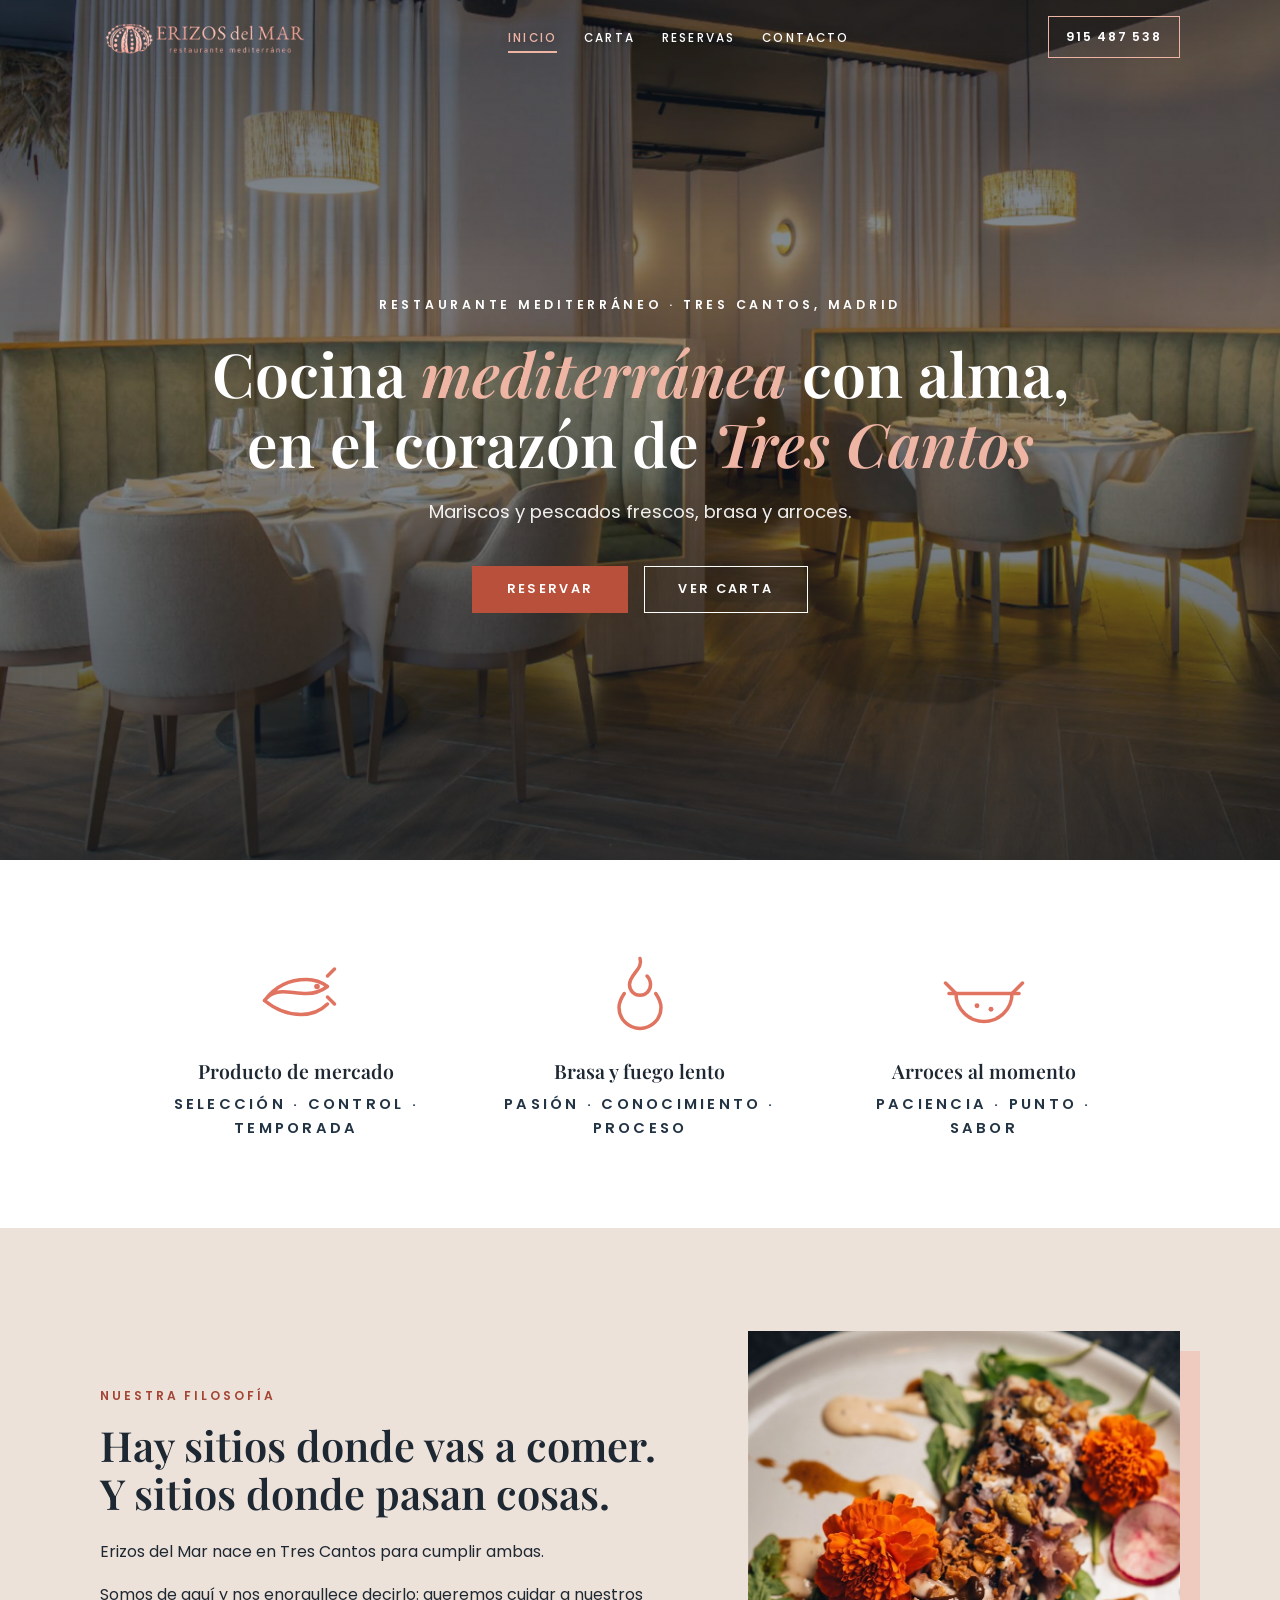
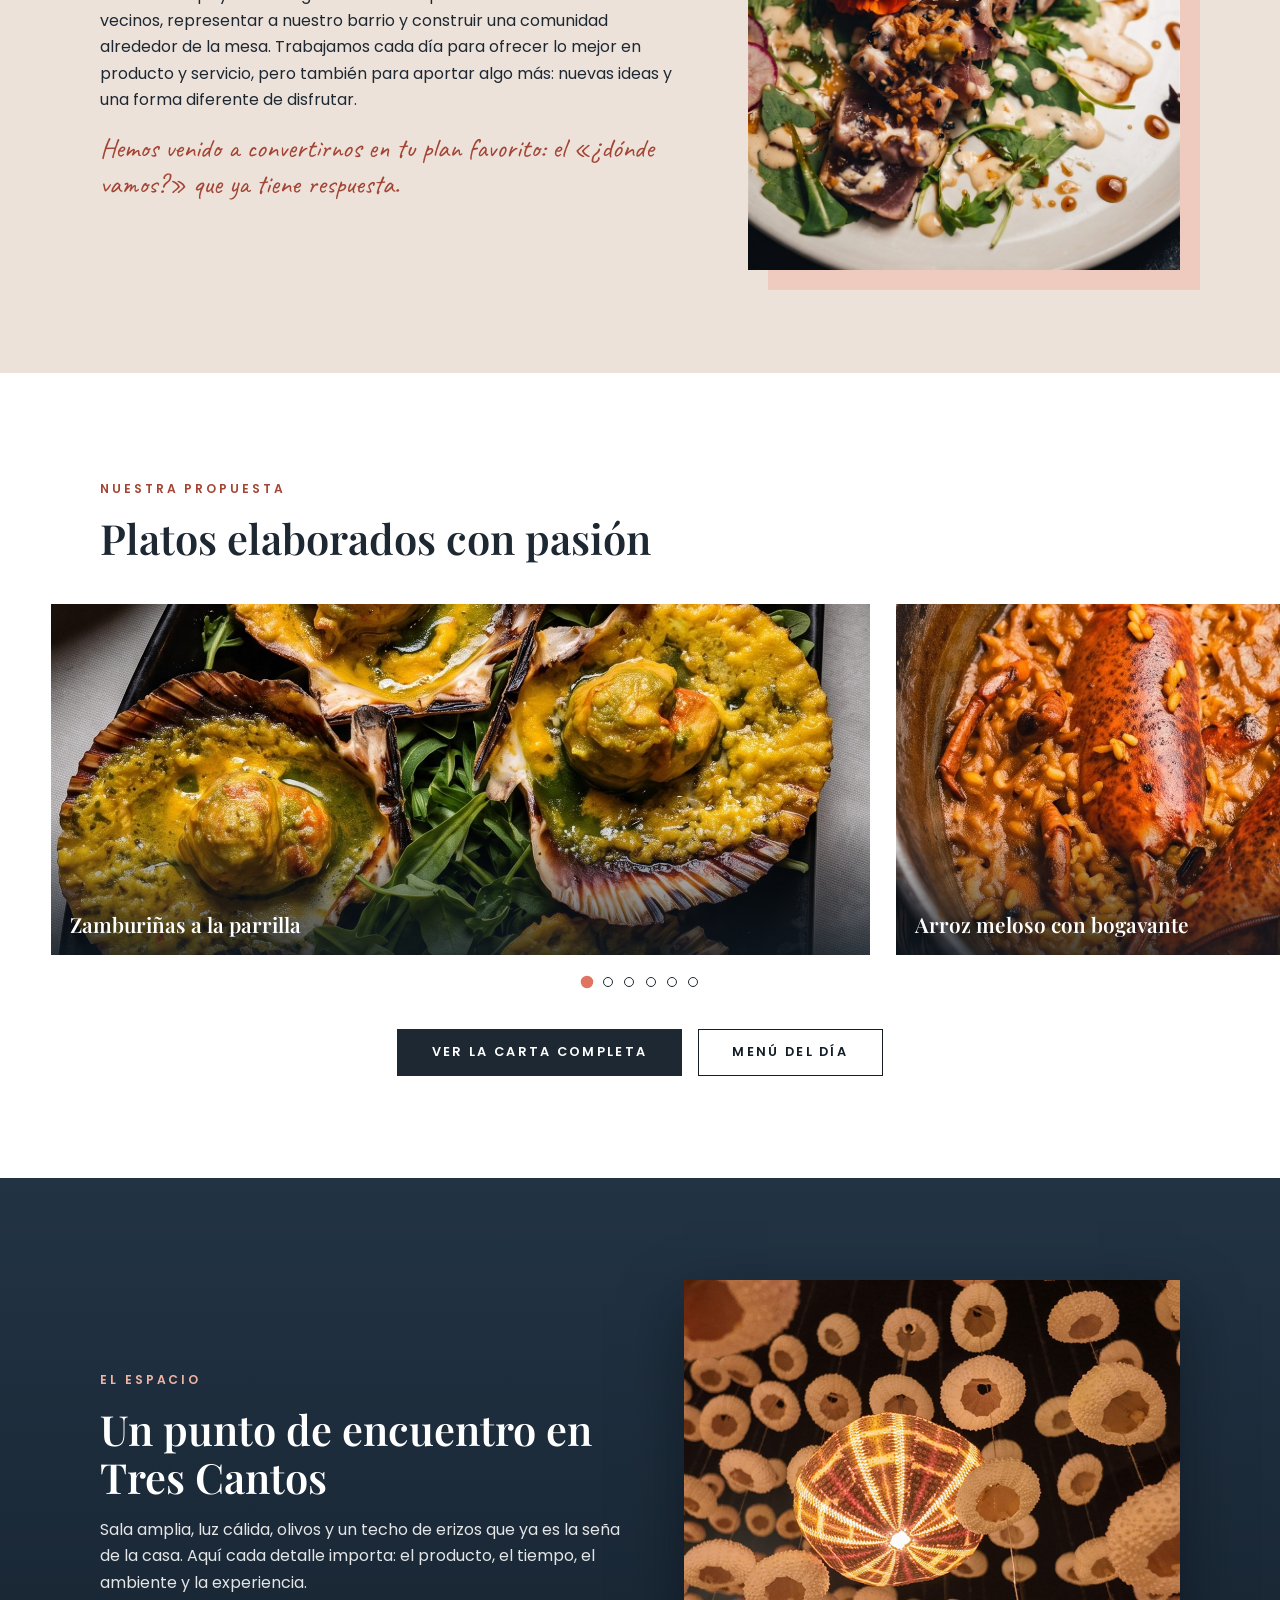
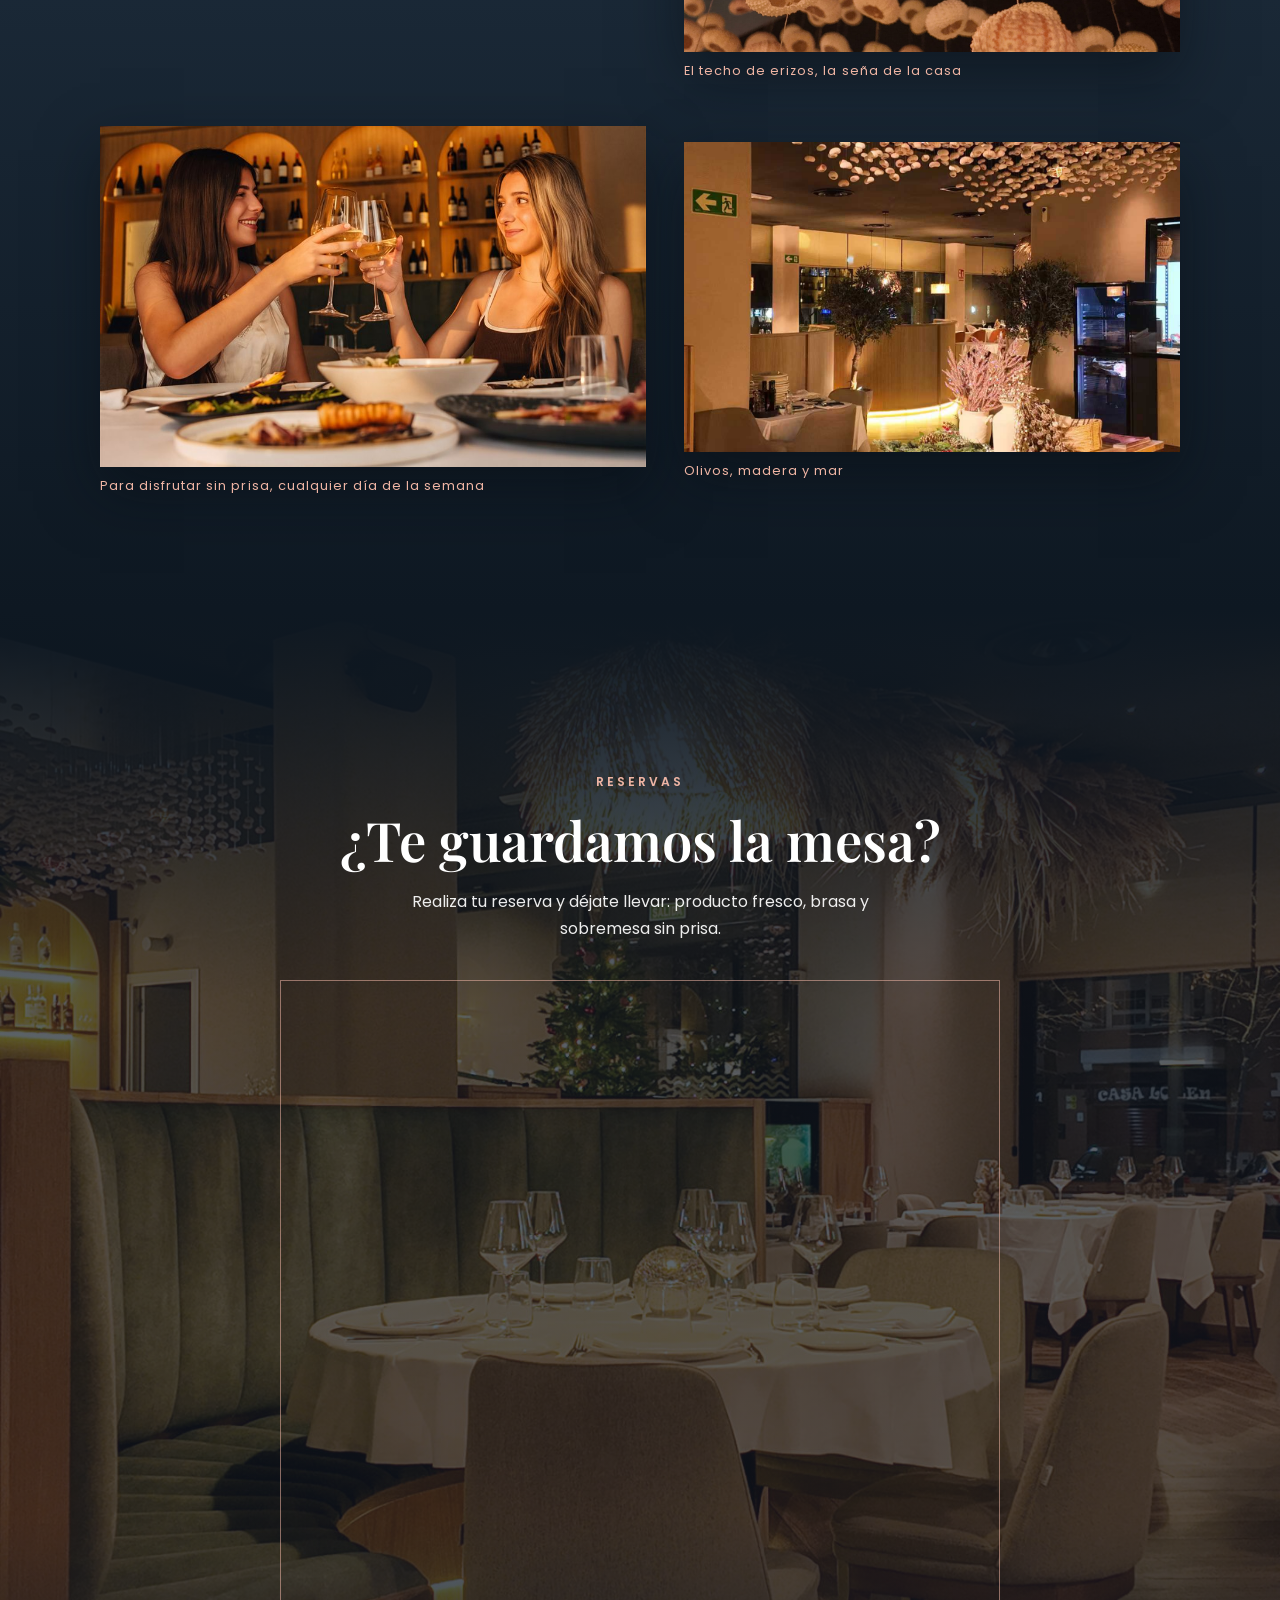
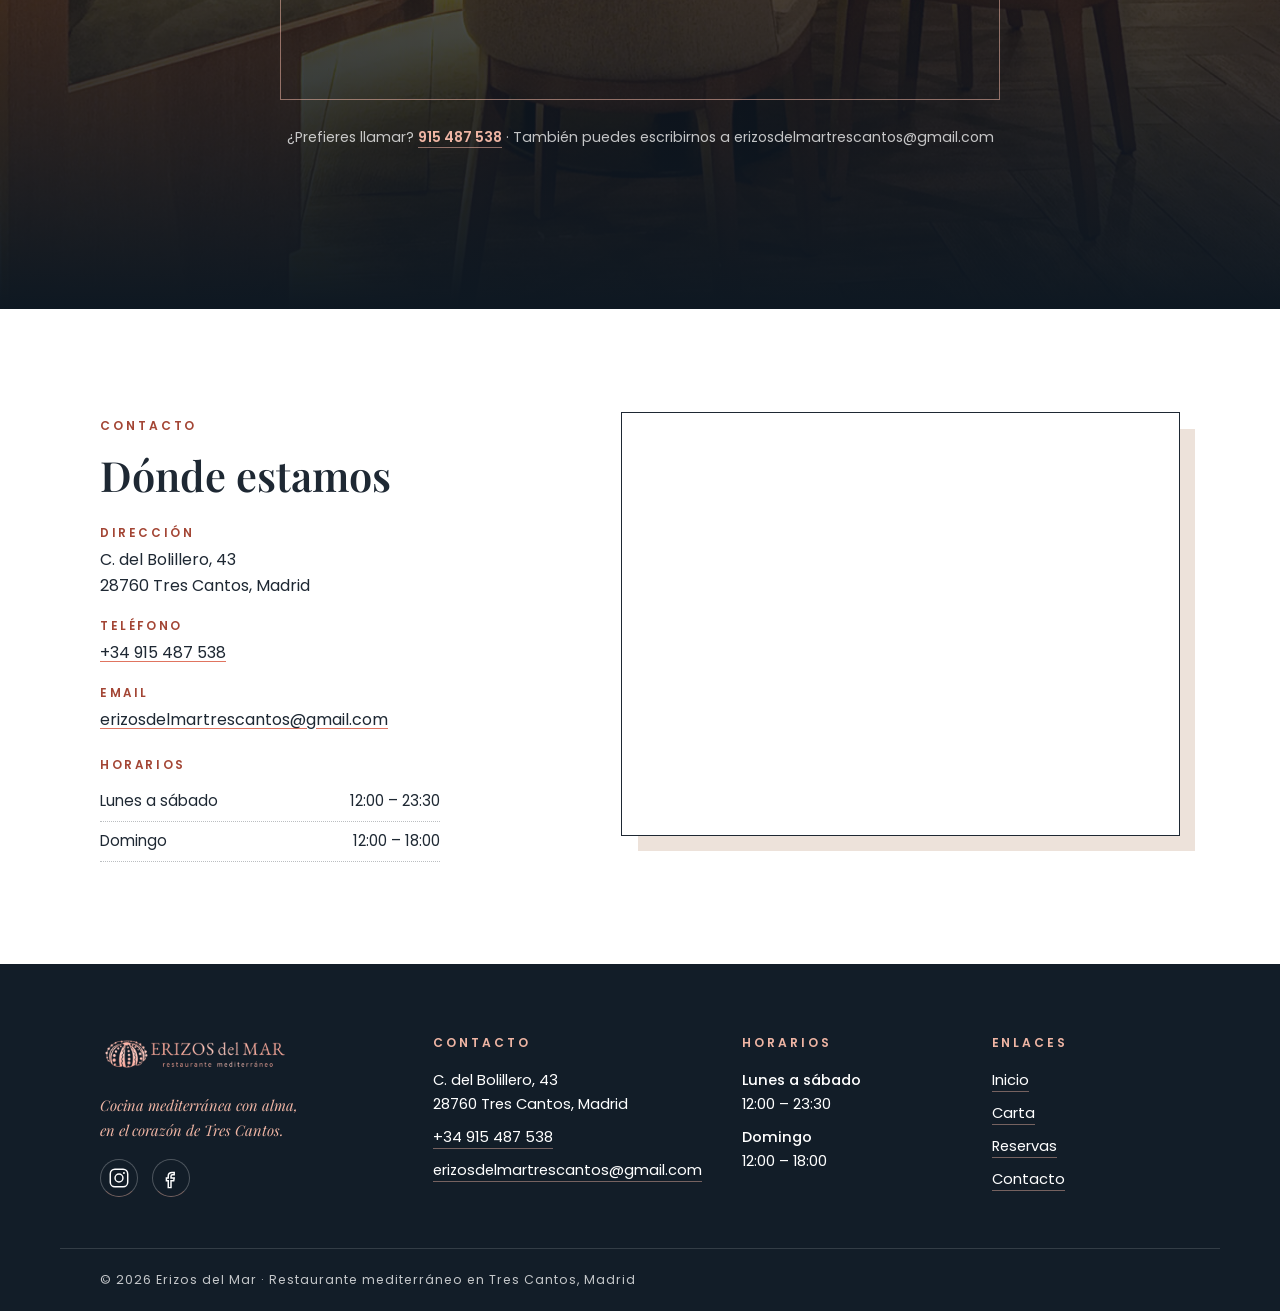
==== commit 8aef0786: "Copy definitivo del cliente: filosofia, subtitulo del hero y bullets en palabras clave" ====
--- a/index.html
+++ b/index.html
@@ -1 +1 @@
-<!DOCTYPE html><html lang="es"><head><meta charset="utf-8"><meta name="viewport" content="width=device-width, initial-scale=1"><title>Erizos del Mar — Restaurante mediterráneo en Tres Cantos</title><meta name="description" content="Restaurante mediterráneo en Tres Cantos, Madrid. Mariscos y pescados frescos, carnes maduradas a la brasa y arroces con carácter. Menú del día 26,90 €. Reserva: 915 487 538."><link rel="icon" type="image/png" href="/img/favicon-erizo.png"><meta property="og:type" content="website"><meta name="twitter:card" content="summary_large_image"><meta property="og:site_name" content="Erizos del Mar"><meta property="og:title" content="Erizos del Mar — Restaurante mediterráneo en Tres Cantos"><meta property="og:description" content="Restaurante mediterráneo en Tres Cantos, Madrid. Mariscos y pescados frescos, carnes maduradas a la brasa y arroces con carácter. Menú del día 26,90 €. Reserva: 915 487 538."><meta property="og:image" content="https://www.erizosdelmar.com/img/marisco-variado.webp"><meta property="og:locale" content="es_ES"><link rel="preconnect" href="https://fonts.googleapis.com"><link rel="preconnect" href="https://fonts.gstatic.com" crossorigin><link rel="stylesheet" href="https://fonts.googleapis.com/css2?family=Playfair+Display:ital,wght@0,500;0,600;0,700;1,500;1,600&family=Poppins:wght@400;500;600&family=Caveat:wght@500;600&display=swap"><script type="application/ld+json">{"@context":"https://schema.org","@type":"Restaurant","name":"Erizos del Mar","description":"Cocina mediterránea con alma en Tres Cantos, Madrid.","url":"https://www.erizosdelmar.com","image":"https://www.erizosdelmar.com/img/marisco-variado.webp","telephone":"+34915487538","email":"erizosdelmartrescantos@gmail.com","servesCuisine":["Mediterránea","Mariscos","Pescados","Arroces","Carnes a la brasa"],"priceRange":"€€","acceptsReservations":"True","address":{"@type":"PostalAddress","streetAddress":"C. del Bolillero, 43","postalCode":"28760","addressLocality":"Tres Cantos","addressRegion":"Madrid","addressCountry":"ES"},"openingHoursSpecification":[{"@type":"OpeningHoursSpecification","dayOfWeek":["Monday","Tuesday","Wednesday","Thursday","Friday","Saturday"],"opens":"12:00","closes":"23:30"},{"@type":"OpeningHoursSpecification","dayOfWeek":"Sunday","opens":"12:00","closes":"18:00"}]}</script><link rel="stylesheet" href="/_astro/WidgetReservas.DtEIxXfW.css"><link rel="stylesheet" href="/_astro/index.iAvLEUks.css"></head><body><a class="salto-contenido" href="#contenido">Saltar al contenido</a><header class="cabecera" data-cabecera data-astro-cid-24uzi5m7><div class="contenedor cabecera-int" data-astro-cid-24uzi5m7><a class="marca" href="/" data-astro-cid-24uzi5m7><img src="/img/erizodelmar.png" alt="Erizos del Mar — restaurante mediterráneo" width="220" height="63" data-astro-cid-24uzi5m7></a><nav aria-label="Navegación principal" data-astro-cid-24uzi5m7><ul data-astro-cid-24uzi5m7><li data-astro-cid-24uzi5m7><a href="/" aria-current="page" data-astro-cid-24uzi5m7>Inicio</a></li><li data-astro-cid-24uzi5m7><a href="/carta" data-astro-cid-24uzi5m7>Carta</a></li><li data-astro-cid-24uzi5m7><a href="/#reservas" data-astro-cid-24uzi5m7>Reservas</a></li><li data-astro-cid-24uzi5m7><a href="/#contacto" data-astro-cid-24uzi5m7>Contacto</a></li></ul></nav><a class="btn-tel" href="tel:+34915487538" data-astro-cid-24uzi5m7>915 487 538</a></div></header><script type="module">var e=document.querySelector(`[data-cabecera]`);if(e){let t=()=>document.documentElement.style.setProperty(`--altura-cabecera`,`${e.offsetHeight}px`);if(t(),window.addEventListener(`resize`,t,{passive:!0}),!e.classList.contains(`solida`)){let t=()=>{e.classList.toggle(`con-fondo`,window.scrollY>40)};t(),window.addEventListener(`scroll`,t,{passive:!0})}}</script><main id="contenido"><section class="hero" data-astro-cid-lcdefpme><video class="hero-video" src="/video/hero.mp4" poster="/img/1ded1866-d8ff-4c30-8475-15560764dbcc.png" muted autoplay loop playsinline aria-hidden="true" tabindex="-1" data-parallax="0.25" data-astro-cid-lcdefpme></video><div class="hero-velo" aria-hidden="true" data-astro-cid-lcdefpme></div><div class="contenedor hero-contenido" data-astro-cid-lcdefpme><p class="hero-etiqueta" data-astro-cid-lcdefpme>Restaurante mediterráneo · Tres Cantos, Madrid</p><h1 data-titulo-hero data-astro-cid-lcdefpme>Cocina <em class="resalte" data-astro-cid-lcdefpme>mediterránea</em> con alma,<br class="salto-grande" data-astro-cid-lcdefpme> en el corazón de <em class="resalte" data-astro-cid-lcdefpme>Tres Cantos</em></h1><p class="hero-sub" data-astro-cid-lcdefpme>Mariscos y pescados frescos, carnes maduradas a la brasa y arroces con carácter.</p><div class="hero-cta" data-astro-cid-lcdefpme><a class="btn btn-coral" href="/#reservas" data-astro-cid-lcdefpme>Reservar</a><a class="btn btn-contorno-claro" href="/carta" data-astro-cid-lcdefpme>Ver carta</a></div></div></section><section class="motivos" aria-labelledby="t-motivos" data-astro-cid-lcdefpme><div class="contenedor" data-astro-cid-lcdefpme><h2 id="t-motivos" class="visualmente-oculto" data-astro-cid-lcdefpme>Por qué comer en Erizos del Mar</h2><ul class="motivos-lista" data-reveal-grupo data-astro-cid-lcdefpme><li data-reveal data-astro-cid-lcdefpme><svg class="icono" viewBox="0 0 48 48" fill="none" stroke="currentColor" stroke-width="2" stroke-linecap="round" stroke-linejoin="round" aria-hidden="true" data-astro-cid-lcdefpme><path d="M6 24c6-8 14-12 24-12 4 0 8 1 12 4-4 3-8 4-12 4-10 0-18-4-24 4z" transform="translate(0 6)" data-astro-cid-lcdefpme></path><path d="M6 30c6 5 13 8 21 8 6 0 11-2 15-6" data-astro-cid-lcdefpme></path><circle cx="36" cy="22" r="1.6" fill="currentColor" stroke="none" data-astro-cid-lcdefpme></circle><path d="M42 16l4-4M42 28l4 4" data-astro-cid-lcdefpme></path></svg><h3 data-astro-cid-lcdefpme>Producto de mercado</h3><p data-astro-cid-lcdefpme>Del mar y de la huerta, en temporada. Lo que llega fresco es lo que sale a la mesa.</p></li><li data-reveal data-astro-cid-lcdefpme><svg class="icono" viewBox="0 0 48 48" fill="none" stroke="currentColor" stroke-width="2" stroke-linecap="round" stroke-linejoin="round" aria-hidden="true" data-astro-cid-lcdefpme><path d="M24 6c2 6-6 9-6 15a6 6 0 0 0 12 0c0-3-2-5-2-5" data-astro-cid-lcdefpme></path><path d="M15 26c-2 3-3 6-3 8a12 12 0 0 0 24 0c0-2-1-5-3-8" data-astro-cid-lcdefpme></path></svg><h3 data-astro-cid-lcdefpme>Brasa y fuego lento</h3><p data-astro-cid-lcdefpme>Carnes maduradas y pescado al punto, con el tiempo que pide la brasa.</p></li><li data-reveal data-astro-cid-lcdefpme><svg class="icono" viewBox="0 0 48 48" fill="none" stroke="currentColor" stroke-width="2" stroke-linecap="round" stroke-linejoin="round" aria-hidden="true" data-astro-cid-lcdefpme><path d="M4 26h40" data-astro-cid-lcdefpme></path><path d="M8 26a16 16 0 0 0 32 0" data-astro-cid-lcdefpme></path><path d="M2 20l6 6M46 20l-6 6" data-astro-cid-lcdefpme></path><circle cx="20" cy="33" r="1.4" fill="currentColor" stroke="none" data-astro-cid-lcdefpme></circle><circle cx="28" cy="35" r="1.4" fill="currentColor" stroke="none" data-astro-cid-lcdefpme></circle></svg><h3 data-astro-cid-lcdefpme>Arroces al momento</h3><p data-astro-cid-lcdefpme>Se ponen al fuego cuando los pides. Los buenos arroces se hacen esperar.</p></li></ul></div></section><section class="filosofia" aria-labelledby="t-filosofia" data-astro-cid-lcdefpme><div class="contenedor filosofia-int" data-astro-cid-lcdefpme><div class="filosofia-texto" data-reveal data-astro-cid-lcdefpme><p class="etiqueta" data-astro-cid-lcdefpme>Nuestra filosofía</p><h2 id="t-filosofia" data-astro-cid-lcdefpme>Una cocina que nace del mercado y del mar</h2><p data-astro-cid-lcdefpme>En nuestro restaurante celebramos la cocina mediterránea desde la atención al producto, la sencillez bien entendida y el placer de compartir.</p><p data-astro-cid-lcdefpme>La carta combina clásicos mediterráneos reinterpretados con propuestas actuales, siempre con una mirada clara: cocina reconocible, bien ejecutada y pensada para disfrutar. Arroces, pescados, carnes y verduras tratados con cuidado, acompañados de una selección de vinos que dialogan con cada plato.</p><p class="filosofia-cierre" data-astro-cid-lcdefpme>Platos honestos y una propuesta cuidada para disfrutar sin prisa, cualquier día de la semana.</p></div><figure class="filosofia-figura" data-rotador data-reveal data-astro-cid-lcdefpme><img src="/img/platos/tataki-45.jpg" alt="Tataki de atún rojo con flores comestibles y rúcula en plato blanco" loading="eager" decoding="async" class="filosofia-foto activa" data-astro-cid-lcdefpme><img src="/img/platos/calamar-45.jpg" alt="Calamar del Mediterráneo a la brasa sobre su tinta con aceite de hierbas" loading="lazy" decoding="async" class="filosofia-foto" data-astro-cid-lcdefpme><img src="/img/platos/bogavante-45.jpg" alt="Arroz meloso con bogavante recién hecho en su cazuela" loading="lazy" decoding="async" class="filosofia-foto" data-astro-cid-lcdefpme></figure></div></section><section class="platos" aria-labelledby="t-platos" data-astro-cid-lcdefpme><div class="contenedor" data-astro-cid-lcdefpme><div class="platos-cabeza" data-reveal data-astro-cid-lcdefpme><p class="etiqueta" data-astro-cid-lcdefpme>Nuestra propuesta</p><h2 id="t-platos" data-astro-cid-lcdefpme>Platos elaborados con pasión</h2></div></div><!-- Slider a lo ancho con la siguiente diapositiva asomando --><div class="slider" data-slider data-reveal data-astro-cid-lcdefpme><ul class="slider-pista" data-pista data-astro-cid-lcdefpme><li class="diapositiva" data-diapositiva data-astro-cid-lcdefpme><img src="/img/platos/zamburinas-pano.jpg" alt="Zamburiñas gratinadas en su concha sobre rúcula, vista cenital" loading="eager" decoding="async" data-astro-cid-lcdefpme><span class="plato-nombre" data-astro-cid-lcdefpme>Zamburiñas a la parrilla</span></li><li class="diapositiva" data-diapositiva data-astro-cid-lcdefpme><img src="/img/platos/bogavante-pano.jpg" alt="Arroz meloso con pinzas y cola de bogavante en la cazuela" loading="lazy" decoding="async" data-astro-cid-lcdefpme><span class="plato-nombre" data-astro-cid-lcdefpme>Arroz meloso con bogavante</span></li><li class="diapositiva" data-diapositiva data-astro-cid-lcdefpme><img src="/img/platos/chuleton-pano.jpg" alt="Chuletón fileteado al punto con sal en escamas, patatas y pimientos de Padrón" loading="lazy" decoding="async" data-astro-cid-lcdefpme><span class="plato-nombre" data-astro-cid-lcdefpme>Chuletón de vaca madurada</span></li><li class="diapositiva" data-diapositiva data-astro-cid-lcdefpme><img src="/img/platos/pulpo-pano.jpg" alt="Pulpo a la brasa con pimentón y cebollino sobre parmentier" loading="lazy" decoding="async" data-astro-cid-lcdefpme><span class="plato-nombre" data-astro-cid-lcdefpme>Pulpo a la brasa</span></li><li class="diapositiva" data-diapositiva data-astro-cid-lcdefpme><img src="/img/platos/tataki-pano.jpg" alt="Tataki de atún rojo con flores comestibles, rúcula y mayonesa cevichada" loading="lazy" decoding="async" data-astro-cid-lcdefpme><span class="plato-nombre" data-astro-cid-lcdefpme>Tataki de atún rojo</span></li><li class="diapositiva" data-diapositiva data-astro-cid-lcdefpme><img src="/img/platos/calamar-pano.jpg" alt="Calamar a la brasa sobre su tinta con aceite de hierbas, vista cenital" loading="lazy" decoding="async" data-astro-cid-lcdefpme><span class="plato-nombre" data-astro-cid-lcdefpme>Calamar del Mediterráneo</span></li></ul><div class="slider-controles" data-astro-cid-lcdefpme><div class="slider-puntos" data-puntos role="tablist" aria-label="Ir al plato" data-astro-cid-lcdefpme><button type="button" class="punto activo" data-punto="0" aria-label="Ver Zamburiñas a la parrilla" data-astro-cid-lcdefpme></button><button type="button" class="punto" data-punto="1" aria-label="Ver Arroz meloso con bogavante" data-astro-cid-lcdefpme></button><button type="button" class="punto" data-punto="2" aria-label="Ver Chuletón de vaca madurada" data-astro-cid-lcdefpme></button><button type="button" class="punto" data-punto="3" aria-label="Ver Pulpo a la brasa" data-astro-cid-lcdefpme></button><button type="button" class="punto" data-punto="4" aria-label="Ver Tataki de atún rojo" data-astro-cid-lcdefpme></button><button type="button" class="punto" data-punto="5" aria-label="Ver Calamar del Mediterráneo" data-astro-cid-lcdefpme></button></div></div></div><div class="contenedor" data-astro-cid-lcdefpme><p class="platos-cta" data-astro-cid-lcdefpme><a class="btn btn-marino" href="/carta" data-astro-cid-lcdefpme>Ver la carta completa</a><a class="btn btn-contorno-oscuro" href="/carta#menu-del-dia" data-astro-cid-lcdefpme>Menú del día</a></p></div></section><section class="espacio" aria-labelledby="t-espacio" data-astro-cid-lcdefpme><div class="contenedor espacio-int" data-astro-cid-lcdefpme><div class="espacio-texto" data-reveal data-astro-cid-lcdefpme><p class="etiqueta clara" data-astro-cid-lcdefpme>El espacio</p><h2 id="t-espacio" data-astro-cid-lcdefpme>Un punto de encuentro en Tres Cantos</h2><p data-astro-cid-lcdefpme>Sala amplia, luz cálida, olivos y un techo de erizos que ya es la seña de la casa. Aquí cada detalle importa: el producto, el tiempo, el ambiente y la experiencia.</p></div><figure class="e-techo" data-reveal data-astro-cid-lcdefpme><img src="/img/20260206144532_307_1223-scaled.jpg" alt="Instalación de caparazones de erizo de mar colgando del techo, con una lámpara-erizo iluminada" loading="lazy" decoding="async" data-astro-cid-lcdefpme><figcaption data-astro-cid-lcdefpme>El techo de erizos, la seña de la casa</figcaption></figure><figure class="e-sala" data-reveal data-astro-cid-lcdefpme><img src="/img/platos/brindis-45.jpg" alt="Dos clientas brindando con vino blanco frente a la vinoteca del restaurante" loading="lazy" decoding="async" data-astro-cid-lcdefpme><figcaption data-astro-cid-lcdefpme>Para disfrutar sin prisa, cualquier día de la semana</figcaption></figure><figure class="e-olivos" data-reveal data-astro-cid-lcdefpme><img src="/img/20260206144526_306_1223.jpg" alt="Comedor con la instalación de erizos en el techo, mesa central de madera y olivos" loading="lazy" decoding="async" data-astro-cid-lcdefpme><figcaption data-astro-cid-lcdefpme>Olivos, madera y mar</figcaption></figure></div></section><section id="reservas" class="reservas" aria-labelledby="t-reservas" data-astro-cid-lcdefpme><div class="reservas-fondo" aria-hidden="true" data-astro-cid-lcdefpme></div><div class="contenedor reservas-int" data-reveal data-astro-cid-lcdefpme><p class="etiqueta clara" data-astro-cid-lcdefpme>Reservas</p><h2 id="t-reservas" data-astro-cid-lcdefpme>¿Te guardamos la mesa?</h2><p class="reservas-texto" data-astro-cid-lcdefpme>Realiza tu reserva y déjate llevar: producto fresco, brasa y sobremesa sin prisa.</p><div class="widget-reservas" data-astro-cid-szwhwlmq><iframe src="https://widget.thefork.com/7da0110a-f135-477d-92b6-062d80967548" title="Reservar mesa en Erizos del Mar" allow="payment *" loading="lazy" data-astro-cid-szwhwlmq></iframe></div><p class="reservas-nota" data-astro-cid-lcdefpme>¿Prefieres llamar? <a class="reservas-tel-inline" href="tel:+34915487538" data-astro-cid-lcdefpme>915 487 538</a> · También puedes escribirnos a erizosdelmartrescantos@gmail.com</p></div></section><section id="contacto" class="contacto" aria-labelledby="t-contacto" data-astro-cid-lcdefpme><div class="contenedor contacto-int" data-astro-cid-lcdefpme><div class="contacto-info" data-reveal data-astro-cid-lcdefpme><p class="etiqueta" data-astro-cid-lcdefpme>Contacto</p><h2 id="t-contacto" data-astro-cid-lcdefpme>Dónde estamos</h2><address data-astro-cid-lcdefpme><p class="contacto-dato" data-astro-cid-lcdefpme><span class="contacto-titulo" data-astro-cid-lcdefpme>Dirección</span>C. del Bolillero, 43<br data-astro-cid-lcdefpme>28760 Tres Cantos, Madrid</p><p class="contacto-dato" data-astro-cid-lcdefpme><span class="contacto-titulo" data-astro-cid-lcdefpme>Teléfono</span><a href="tel:+34915487538" data-astro-cid-lcdefpme>+34 915 487 538</a></p><p class="contacto-dato" data-astro-cid-lcdefpme><span class="contacto-titulo" data-astro-cid-lcdefpme>Email</span><a href="mailto:erizosdelmartrescantos@gmail.com" data-astro-cid-lcdefpme>erizosdelmartrescantos@gmail.com</a></p></address><div class="contacto-horarios" data-astro-cid-lcdefpme><span class="contacto-titulo" data-astro-cid-lcdefpme>Horarios</span><ul data-astro-cid-lcdefpme><li data-astro-cid-lcdefpme><span data-astro-cid-lcdefpme>Lunes a sábado</span><span data-astro-cid-lcdefpme>12:00 – 23:30</span></li><li data-astro-cid-lcdefpme><span data-astro-cid-lcdefpme>Domingo</span><span data-astro-cid-lcdefpme>12:00 – 18:00</span></li></ul></div></div><div class="contacto-mapa" data-reveal data-astro-cid-lcdefpme><iframe src="https://www.google.com/maps?q=Erizos%20del%20Mar%20Tres%20Cantos&output=embed" title="Mapa de ubicación de Erizos del Mar en Tres Cantos" loading="lazy" allowfullscreen referrerpolicy="no-referrer-when-downgrade" data-astro-cid-lcdefpme></iframe></div></div></section></main><footer class="piecera" data-astro-cid-v5ldd5cm><div class="contenedor piecera-int" data-astro-cid-v5ldd5cm><div class="col marca-col" data-astro-cid-v5ldd5cm><img src="/img/erizodelmar.png" alt="Erizos del Mar — restaurante mediterráneo" width="220" height="63" loading="lazy" data-astro-cid-v5ldd5cm><p data-astro-cid-v5ldd5cm>Cocina mediterránea con alma, en el corazón de Tres Cantos.</p><div class="redes" data-astro-cid-v5ldd5cm><a href="https://www.instagram.com/erizosdelmar/" target="_blank" rel="noopener noreferrer" aria-label="Instagram de Erizos del Mar" data-astro-cid-v5ldd5cm><svg viewBox="0 0 24 24" width="22" height="22" fill="none" stroke="currentColor" stroke-width="1.6" data-astro-cid-v5ldd5cm><rect x="2.5" y="2.5" width="19" height="19" rx="5" data-astro-cid-v5ldd5cm></rect><circle cx="12" cy="12" r="4.3" data-astro-cid-v5ldd5cm></circle><circle cx="17.4" cy="6.6" r="1.1" fill="currentColor" stroke="none" data-astro-cid-v5ldd5cm></circle></svg></a><a href="https://www.facebook.com/people/Erizos-del-Mar-Tres-Cantos/61587013133338/" target="_blank" rel="noopener noreferrer" aria-label="Facebook de Erizos del Mar" data-astro-cid-v5ldd5cm><svg viewBox="0 0 24 24" width="22" height="22" fill="none" stroke="currentColor" stroke-width="1.6" data-astro-cid-v5ldd5cm><path d="M15.5 8.5h-2a1.5 1.5 0 0 0-1.5 1.5v2h3.5l-.5 3H12v7.5H9V15h-2v-3h2v-2.3C9 7.4 10.6 6 13 6h2.5v2.5Z" data-astro-cid-v5ldd5cm></path></svg></a></div></div><div class="col" data-astro-cid-v5ldd5cm><h2 data-astro-cid-v5ldd5cm>Contacto</h2><address data-astro-cid-v5ldd5cm><p data-astro-cid-v5ldd5cm>C. del Bolillero, 43<br data-astro-cid-v5ldd5cm>28760 Tres Cantos, Madrid</p><p data-astro-cid-v5ldd5cm><a href="tel:+34915487538" data-astro-cid-v5ldd5cm>+34 915 487 538</a></p><p data-astro-cid-v5ldd5cm><a href="mailto:erizosdelmartrescantos@gmail.com" data-astro-cid-v5ldd5cm>erizosdelmartrescantos@gmail.com</a></p></address></div><div class="col" data-astro-cid-v5ldd5cm><h2 data-astro-cid-v5ldd5cm>Horarios</h2><ul data-astro-cid-v5ldd5cm><li data-astro-cid-v5ldd5cm><span class="dias" data-astro-cid-v5ldd5cm>Lunes a sábado</span><span data-astro-cid-v5ldd5cm>12:00 – 23:30</span></li><li data-astro-cid-v5ldd5cm><span class="dias" data-astro-cid-v5ldd5cm>Domingo</span><span data-astro-cid-v5ldd5cm>12:00 – 18:00</span></li></ul></div><div class="col" data-astro-cid-v5ldd5cm><h2 data-astro-cid-v5ldd5cm>Enlaces</h2><nav aria-label="Navegación del pie de página" data-astro-cid-v5ldd5cm><ul data-astro-cid-v5ldd5cm><li data-astro-cid-v5ldd5cm><a href="/" data-astro-cid-v5ldd5cm>Inicio</a></li><li data-astro-cid-v5ldd5cm><a href="/carta" data-astro-cid-v5ldd5cm>Carta</a></li><li data-astro-cid-v5ldd5cm><a href="/#reservas" data-astro-cid-v5ldd5cm>Reservas</a></li><li data-astro-cid-v5ldd5cm><a href="/#contacto" data-astro-cid-v5ldd5cm>Contacto</a></li></ul></nav></div></div><div class="contenedor legal" data-astro-cid-v5ldd5cm><p data-astro-cid-v5ldd5cm>© 2026 Erizos del Mar · Restaurante mediterráneo en Tres Cantos, Madrid</p></div></footer><script type="module">document.documentElement.classList.add(`js`);var e=window.matchMedia(`(prefers-reduced-motion: reduce)`).matches,t=document.querySelectorAll(`[data-reveal]`);if(e||!(`IntersectionObserver`in window))t.forEach(e=>e.classList.add(`revelado`));else{document.querySelectorAll(`[data-reveal-grupo]`).forEach(e=>{[...e.querySelectorAll(`[data-reveal]`)].forEach((e,t)=>{e.style.transitionDelay=`${t*110}ms`})});let e=new IntersectionObserver(t=>{t.forEach(t=>{t.isIntersecting&&(t.target.classList.add(`revelado`),e.unobserve(t.target))})},{threshold:.15,rootMargin:`0px 0px -40px 0px`});t.forEach(t=>e.observe(t))}var n=[...document.querySelectorAll(`[data-parallax]`)];if(!e&&n.length){let e=!1,t=()=>{e=!1,n.forEach(e=>{let t=e.parentElement.getBoundingClientRect();if(t.bottom<0||t.top>window.innerHeight)return;let n=parseFloat(e.dataset.parallax||`0.2`);e.style.transform=`translateY(${t.top*-n}px) scale(1.12)`})};window.addEventListener(`scroll`,()=>{e||(e=!0,requestAnimationFrame(t))},{passive:!0}),t()}</script></body></html><script type="module">var e=document.querySelector(`[data-titulo-hero]`);if(e&&!window.matchMedia(`(prefers-reduced-motion: reduce)`).matches){let t=0,n=e=>{if(e.nodeType===Node.TEXT_NODE){let n=(e.textContent||``).split(/(\s+)/),r=document.createDocumentFragment();n.forEach(e=>{if(e)if(/^\s+$/.test(e))r.appendChild(document.createTextNode(e));else{let n=document.createElement(`span`);n.className=`palabra-hero`,n.style.animationDelay=`${200+t*80}ms`,n.textContent=e,r.appendChild(n),t++}}),e.replaceWith(r)}else e.nodeType===Node.ELEMENT_NODE&&e.tagName!==`BR`&&[...e.childNodes].forEach(n)};[...e.childNodes].forEach(n),e.classList.add(`animando`)}var t=document.querySelector(`[data-slider]`);if(t){let e=t.querySelector(`[data-pista]`),n=[...e.querySelectorAll(`[data-diapositiva]`)],r=[...t.querySelectorAll(`[data-punto]`)],i=0,a=!window.matchMedia(`(prefers-reduced-motion: reduce)`).matches,o=t=>{i=Math.max(0,Math.min(n.length-1,t));let o=n[i];e.scrollTo({left:o.offsetLeft-e.offsetLeft-(e.clientWidth-o.clientWidth)/2,behavior:a?`smooth`:`auto`}),r.forEach((e,t)=>e.classList.toggle(`activo`,t===i))},s=()=>{let t=e.scrollLeft+e.clientWidth/2,a=0;n.forEach((e,r)=>{Math.abs(e.offsetLeft+e.clientWidth/2-t)<Math.abs(n[a].offsetLeft+n[a].clientWidth/2-t)&&(a=r)}),i=a,r.forEach((e,t)=>e.classList.toggle(`activo`,t===i))};r.forEach((e,t)=>e.addEventListener(`click`,()=>o(t)));let c;e.addEventListener(`scroll`,()=>{cancelAnimationFrame(c),c=requestAnimationFrame(s)},{passive:!0})}var n=document.querySelector(`[data-rotador]`);if(n&&!window.matchMedia(`(prefers-reduced-motion: reduce)`).matches){let e=n.querySelectorAll(`.filosofia-foto`);if(e.length>1){let t=0;setInterval(()=>{e[t].classList.remove(`activa`),t=(t+1)%e.length,e[t].classList.add(`activa`)},4500)}}</script>+<!DOCTYPE html><html lang="es"><head><meta charset="utf-8"><meta name="viewport" content="width=device-width, initial-scale=1"><title>Erizos del Mar — Restaurante mediterráneo en Tres Cantos</title><meta name="description" content="Restaurante mediterráneo en Tres Cantos, Madrid. Mariscos y pescados frescos, brasa y arroces. Menú del día 26,90 €. Reserva: 915 487 538."><link rel="icon" type="image/png" href="/img/favicon-erizo.png"><meta property="og:type" content="website"><meta name="twitter:card" content="summary_large_image"><meta property="og:site_name" content="Erizos del Mar"><meta property="og:title" content="Erizos del Mar — Restaurante mediterráneo en Tres Cantos"><meta property="og:description" content="Restaurante mediterráneo en Tres Cantos, Madrid. Mariscos y pescados frescos, brasa y arroces. Menú del día 26,90 €. Reserva: 915 487 538."><meta property="og:image" content="https://www.erizosdelmar.com/img/marisco-variado.webp"><meta property="og:locale" content="es_ES"><link rel="preconnect" href="https://fonts.googleapis.com"><link rel="preconnect" href="https://fonts.gstatic.com" crossorigin><link rel="stylesheet" href="https://fonts.googleapis.com/css2?family=Playfair+Display:ital,wght@0,500;0,600;0,700;1,500;1,600&family=Poppins:wght@400;500;600&family=Caveat:wght@500;600&display=swap"><script type="application/ld+json">{"@context":"https://schema.org","@type":"Restaurant","name":"Erizos del Mar","description":"Cocina mediterránea con alma en Tres Cantos, Madrid.","url":"https://www.erizosdelmar.com","image":"https://www.erizosdelmar.com/img/marisco-variado.webp","telephone":"+34915487538","email":"erizosdelmartrescantos@gmail.com","servesCuisine":["Mediterránea","Mariscos","Pescados","Arroces","Carnes a la brasa"],"priceRange":"€€","acceptsReservations":"True","address":{"@type":"PostalAddress","streetAddress":"C. del Bolillero, 43","postalCode":"28760","addressLocality":"Tres Cantos","addressRegion":"Madrid","addressCountry":"ES"},"openingHoursSpecification":[{"@type":"OpeningHoursSpecification","dayOfWeek":["Monday","Tuesday","Wednesday","Thursday","Friday","Saturday"],"opens":"12:00","closes":"23:30"},{"@type":"OpeningHoursSpecification","dayOfWeek":"Sunday","opens":"12:00","closes":"18:00"}]}</script><link rel="stylesheet" href="/_astro/WidgetReservas.DtEIxXfW.css"><link rel="stylesheet" href="/_astro/index.CIVtpsaG.css"></head><body><a class="salto-contenido" href="#contenido">Saltar al contenido</a><header class="cabecera" data-cabecera data-astro-cid-24uzi5m7><div class="contenedor cabecera-int" data-astro-cid-24uzi5m7><a class="marca" href="/" data-astro-cid-24uzi5m7><img src="/img/erizodelmar.png" alt="Erizos del Mar — restaurante mediterráneo" width="220" height="63" data-astro-cid-24uzi5m7></a><nav aria-label="Navegación principal" data-astro-cid-24uzi5m7><ul data-astro-cid-24uzi5m7><li data-astro-cid-24uzi5m7><a href="/" aria-current="page" data-astro-cid-24uzi5m7>Inicio</a></li><li data-astro-cid-24uzi5m7><a href="/carta" data-astro-cid-24uzi5m7>Carta</a></li><li data-astro-cid-24uzi5m7><a href="/#reservas" data-astro-cid-24uzi5m7>Reservas</a></li><li data-astro-cid-24uzi5m7><a href="/#contacto" data-astro-cid-24uzi5m7>Contacto</a></li></ul></nav><a class="btn-tel" href="tel:+34915487538" data-astro-cid-24uzi5m7>915 487 538</a></div></header><script type="module">var e=document.querySelector(`[data-cabecera]`);if(e){let t=()=>document.documentElement.style.setProperty(`--altura-cabecera`,`${e.offsetHeight}px`);if(t(),window.addEventListener(`resize`,t,{passive:!0}),!e.classList.contains(`solida`)){let t=()=>{e.classList.toggle(`con-fondo`,window.scrollY>40)};t(),window.addEventListener(`scroll`,t,{passive:!0})}}</script><main id="contenido"><section class="hero" data-astro-cid-lcdefpme><video class="hero-video" src="/video/hero.mp4" poster="/img/1ded1866-d8ff-4c30-8475-15560764dbcc.png" muted autoplay loop playsinline aria-hidden="true" tabindex="-1" data-parallax="0.25" data-astro-cid-lcdefpme></video><div class="hero-velo" aria-hidden="true" data-astro-cid-lcdefpme></div><div class="contenedor hero-contenido" data-astro-cid-lcdefpme><p class="hero-etiqueta" data-astro-cid-lcdefpme>Restaurante mediterráneo · Tres Cantos, Madrid</p><h1 data-titulo-hero data-astro-cid-lcdefpme>Cocina <em class="resalte" data-astro-cid-lcdefpme>mediterránea</em> con alma,<br class="salto-grande" data-astro-cid-lcdefpme> en el corazón de <em class="resalte" data-astro-cid-lcdefpme>Tres Cantos</em></h1><p class="hero-sub" data-astro-cid-lcdefpme>Mariscos y pescados frescos, brasa y arroces.</p><div class="hero-cta" data-astro-cid-lcdefpme><a class="btn btn-coral" href="/#reservas" data-astro-cid-lcdefpme>Reservar</a><a class="btn btn-contorno-claro" href="/carta" data-astro-cid-lcdefpme>Ver carta</a></div></div></section><section class="motivos" aria-labelledby="t-motivos" data-astro-cid-lcdefpme><div class="contenedor" data-astro-cid-lcdefpme><h2 id="t-motivos" class="visualmente-oculto" data-astro-cid-lcdefpme>Por qué comer en Erizos del Mar</h2><ul class="motivos-lista" data-reveal-grupo data-astro-cid-lcdefpme><li data-reveal data-astro-cid-lcdefpme><svg class="icono" viewBox="0 0 48 48" fill="none" stroke="currentColor" stroke-width="2" stroke-linecap="round" stroke-linejoin="round" aria-hidden="true" data-astro-cid-lcdefpme><path d="M6 24c6-8 14-12 24-12 4 0 8 1 12 4-4 3-8 4-12 4-10 0-18-4-24 4z" transform="translate(0 6)" data-astro-cid-lcdefpme></path><path d="M6 30c6 5 13 8 21 8 6 0 11-2 15-6" data-astro-cid-lcdefpme></path><circle cx="36" cy="22" r="1.6" fill="currentColor" stroke="none" data-astro-cid-lcdefpme></circle><path d="M42 16l4-4M42 28l4 4" data-astro-cid-lcdefpme></path></svg><h3 data-astro-cid-lcdefpme>Producto de mercado</h3><p class="motivo-palabras" data-astro-cid-lcdefpme>Selección · Control · Temporada</p></li><li data-reveal data-astro-cid-lcdefpme><svg class="icono" viewBox="0 0 48 48" fill="none" stroke="currentColor" stroke-width="2" stroke-linecap="round" stroke-linejoin="round" aria-hidden="true" data-astro-cid-lcdefpme><path d="M24 6c2 6-6 9-6 15a6 6 0 0 0 12 0c0-3-2-5-2-5" data-astro-cid-lcdefpme></path><path d="M15 26c-2 3-3 6-3 8a12 12 0 0 0 24 0c0-2-1-5-3-8" data-astro-cid-lcdefpme></path></svg><h3 data-astro-cid-lcdefpme>Brasa y fuego lento</h3><p class="motivo-palabras" data-astro-cid-lcdefpme>Pasión · Conocimiento · Proceso</p></li><li data-reveal data-astro-cid-lcdefpme><svg class="icono" viewBox="0 0 48 48" fill="none" stroke="currentColor" stroke-width="2" stroke-linecap="round" stroke-linejoin="round" aria-hidden="true" data-astro-cid-lcdefpme><path d="M4 26h40" data-astro-cid-lcdefpme></path><path d="M8 26a16 16 0 0 0 32 0" data-astro-cid-lcdefpme></path><path d="M2 20l6 6M46 20l-6 6" data-astro-cid-lcdefpme></path><circle cx="20" cy="33" r="1.4" fill="currentColor" stroke="none" data-astro-cid-lcdefpme></circle><circle cx="28" cy="35" r="1.4" fill="currentColor" stroke="none" data-astro-cid-lcdefpme></circle></svg><h3 data-astro-cid-lcdefpme>Arroces al momento</h3><p class="motivo-palabras" data-astro-cid-lcdefpme>Paciencia · Punto · Sabor</p></li></ul></div></section><section class="filosofia" aria-labelledby="t-filosofia" data-astro-cid-lcdefpme><div class="contenedor filosofia-int" data-astro-cid-lcdefpme><div class="filosofia-texto" data-reveal data-astro-cid-lcdefpme><p class="etiqueta" data-astro-cid-lcdefpme>Nuestra filosofía</p><h2 id="t-filosofia" data-astro-cid-lcdefpme>Hay sitios donde vas a comer. Y sitios donde pasan cosas.</h2><p data-astro-cid-lcdefpme>Erizos del Mar nace en Tres Cantos para cumplir ambas.</p><p data-astro-cid-lcdefpme>Somos de aquí y nos enorgullece decirlo: queremos cuidar a nuestros vecinos, representar a nuestro barrio y construir una comunidad alrededor de la mesa. Trabajamos cada día para ofrecer lo mejor en producto y servicio, pero también para aportar algo más: nuevas ideas y una forma diferente de disfrutar.</p><p class="filosofia-cierre" data-astro-cid-lcdefpme>Hemos venido a convertirnos en tu plan favorito: el «¿dónde vamos?» que ya tiene respuesta.</p></div><figure class="filosofia-figura" data-rotador data-reveal data-astro-cid-lcdefpme><img src="/img/platos/tataki-45.jpg" alt="Tataki de atún rojo con flores comestibles y rúcula en plato blanco" loading="eager" decoding="async" class="filosofia-foto activa" data-astro-cid-lcdefpme><img src="/img/platos/calamar-45.jpg" alt="Calamar del Mediterráneo a la brasa sobre su tinta con aceite de hierbas" loading="lazy" decoding="async" class="filosofia-foto" data-astro-cid-lcdefpme><img src="/img/platos/bogavante-45.jpg" alt="Arroz meloso con bogavante recién hecho en su cazuela" loading="lazy" decoding="async" class="filosofia-foto" data-astro-cid-lcdefpme></figure></div></section><section class="platos" aria-labelledby="t-platos" data-astro-cid-lcdefpme><div class="contenedor" data-astro-cid-lcdefpme><div class="platos-cabeza" data-reveal data-astro-cid-lcdefpme><p class="etiqueta" data-astro-cid-lcdefpme>Nuestra propuesta</p><h2 id="t-platos" data-astro-cid-lcdefpme>Platos elaborados con pasión</h2></div></div><!-- Slider a lo ancho con la siguiente diapositiva asomando --><div class="slider" data-slider data-reveal data-astro-cid-lcdefpme><ul class="slider-pista" data-pista data-astro-cid-lcdefpme><li class="diapositiva" data-diapositiva data-astro-cid-lcdefpme><img src="/img/platos/zamburinas-pano.jpg" alt="Zamburiñas gratinadas en su concha sobre rúcula, vista cenital" loading="eager" decoding="async" data-astro-cid-lcdefpme><span class="plato-nombre" data-astro-cid-lcdefpme>Zamburiñas a la parrilla</span></li><li class="diapositiva" data-diapositiva data-astro-cid-lcdefpme><img src="/img/platos/bogavante-pano.jpg" alt="Arroz meloso con pinzas y cola de bogavante en la cazuela" loading="lazy" decoding="async" data-astro-cid-lcdefpme><span class="plato-nombre" data-astro-cid-lcdefpme>Arroz meloso con bogavante</span></li><li class="diapositiva" data-diapositiva data-astro-cid-lcdefpme><img src="/img/platos/chuleton-pano.jpg" alt="Chuletón fileteado al punto con sal en escamas, patatas y pimientos de Padrón" loading="lazy" decoding="async" data-astro-cid-lcdefpme><span class="plato-nombre" data-astro-cid-lcdefpme>Chuletón de vaca madurada</span></li><li class="diapositiva" data-diapositiva data-astro-cid-lcdefpme><img src="/img/platos/pulpo-pano.jpg" alt="Pulpo a la brasa con pimentón y cebollino sobre parmentier" loading="lazy" decoding="async" data-astro-cid-lcdefpme><span class="plato-nombre" data-astro-cid-lcdefpme>Pulpo a la brasa</span></li><li class="diapositiva" data-diapositiva data-astro-cid-lcdefpme><img src="/img/platos/tataki-pano.jpg" alt="Tataki de atún rojo con flores comestibles, rúcula y mayonesa cevichada" loading="lazy" decoding="async" data-astro-cid-lcdefpme><span class="plato-nombre" data-astro-cid-lcdefpme>Tataki de atún rojo</span></li><li class="diapositiva" data-diapositiva data-astro-cid-lcdefpme><img src="/img/platos/calamar-pano.jpg" alt="Calamar a la brasa sobre su tinta con aceite de hierbas, vista cenital" loading="lazy" decoding="async" data-astro-cid-lcdefpme><span class="plato-nombre" data-astro-cid-lcdefpme>Calamar del Mediterráneo</span></li></ul><div class="slider-controles" data-astro-cid-lcdefpme><div class="slider-puntos" data-puntos role="tablist" aria-label="Ir al plato" data-astro-cid-lcdefpme><button type="button" class="punto activo" data-punto="0" aria-label="Ver Zamburiñas a la parrilla" data-astro-cid-lcdefpme></button><button type="button" class="punto" data-punto="1" aria-label="Ver Arroz meloso con bogavante" data-astro-cid-lcdefpme></button><button type="button" class="punto" data-punto="2" aria-label="Ver Chuletón de vaca madurada" data-astro-cid-lcdefpme></button><button type="button" class="punto" data-punto="3" aria-label="Ver Pulpo a la brasa" data-astro-cid-lcdefpme></button><button type="button" class="punto" data-punto="4" aria-label="Ver Tataki de atún rojo" data-astro-cid-lcdefpme></button><button type="button" class="punto" data-punto="5" aria-label="Ver Calamar del Mediterráneo" data-astro-cid-lcdefpme></button></div></div></div><div class="contenedor" data-astro-cid-lcdefpme><p class="platos-cta" data-astro-cid-lcdefpme><a class="btn btn-marino" href="/carta" data-astro-cid-lcdefpme>Ver la carta completa</a><a class="btn btn-contorno-oscuro" href="/carta#menu-del-dia" data-astro-cid-lcdefpme>Menú del día</a></p></div></section><section class="espacio" aria-labelledby="t-espacio" data-astro-cid-lcdefpme><div class="contenedor espacio-int" data-astro-cid-lcdefpme><div class="espacio-texto" data-reveal data-astro-cid-lcdefpme><p class="etiqueta clara" data-astro-cid-lcdefpme>El espacio</p><h2 id="t-espacio" data-astro-cid-lcdefpme>Un punto de encuentro en Tres Cantos</h2><p data-astro-cid-lcdefpme>Sala amplia, luz cálida, olivos y un techo de erizos que ya es la seña de la casa. Aquí cada detalle importa: el producto, el tiempo, el ambiente y la experiencia.</p></div><figure class="e-techo" data-reveal data-astro-cid-lcdefpme><img src="/img/20260206144532_307_1223-scaled.jpg" alt="Instalación de caparazones de erizo de mar colgando del techo, con una lámpara-erizo iluminada" loading="lazy" decoding="async" data-astro-cid-lcdefpme><figcaption data-astro-cid-lcdefpme>El techo de erizos, la seña de la casa</figcaption></figure><figure class="e-sala" data-reveal data-astro-cid-lcdefpme><img src="/img/platos/brindis-45.jpg" alt="Dos clientas brindando con vino blanco frente a la vinoteca del restaurante" loading="lazy" decoding="async" data-astro-cid-lcdefpme><figcaption data-astro-cid-lcdefpme>Para disfrutar sin prisa, cualquier día de la semana</figcaption></figure><figure class="e-olivos" data-reveal data-astro-cid-lcdefpme><img src="/img/20260206144526_306_1223.jpg" alt="Comedor con la instalación de erizos en el techo, mesa central de madera y olivos" loading="lazy" decoding="async" data-astro-cid-lcdefpme><figcaption data-astro-cid-lcdefpme>Olivos, madera y mar</figcaption></figure></div></section><section id="reservas" class="reservas" aria-labelledby="t-reservas" data-astro-cid-lcdefpme><div class="reservas-fondo" aria-hidden="true" data-astro-cid-lcdefpme></div><div class="contenedor reservas-int" data-reveal data-astro-cid-lcdefpme><p class="etiqueta clara" data-astro-cid-lcdefpme>Reservas</p><h2 id="t-reservas" data-astro-cid-lcdefpme>¿Te guardamos la mesa?</h2><p class="reservas-texto" data-astro-cid-lcdefpme>Realiza tu reserva y déjate llevar: producto fresco, brasa y sobremesa sin prisa.</p><div class="widget-reservas" data-astro-cid-szwhwlmq><iframe src="https://widget.thefork.com/7da0110a-f135-477d-92b6-062d80967548" title="Reservar mesa en Erizos del Mar" allow="payment *" loading="lazy" data-astro-cid-szwhwlmq></iframe></div><p class="reservas-nota" data-astro-cid-lcdefpme>¿Prefieres llamar? <a class="reservas-tel-inline" href="tel:+34915487538" data-astro-cid-lcdefpme>915 487 538</a> · También puedes escribirnos a erizosdelmartrescantos@gmail.com</p></div></section><section id="contacto" class="contacto" aria-labelledby="t-contacto" data-astro-cid-lcdefpme><div class="contenedor contacto-int" data-astro-cid-lcdefpme><div class="contacto-info" data-reveal data-astro-cid-lcdefpme><p class="etiqueta" data-astro-cid-lcdefpme>Contacto</p><h2 id="t-contacto" data-astro-cid-lcdefpme>Dónde estamos</h2><address data-astro-cid-lcdefpme><p class="contacto-dato" data-astro-cid-lcdefpme><span class="contacto-titulo" data-astro-cid-lcdefpme>Dirección</span>C. del Bolillero, 43<br data-astro-cid-lcdefpme>28760 Tres Cantos, Madrid</p><p class="contacto-dato" data-astro-cid-lcdefpme><span class="contacto-titulo" data-astro-cid-lcdefpme>Teléfono</span><a href="tel:+34915487538" data-astro-cid-lcdefpme>+34 915 487 538</a></p><p class="contacto-dato" data-astro-cid-lcdefpme><span class="contacto-titulo" data-astro-cid-lcdefpme>Email</span><a href="mailto:erizosdelmartrescantos@gmail.com" data-astro-cid-lcdefpme>erizosdelmartrescantos@gmail.com</a></p></address><div class="contacto-horarios" data-astro-cid-lcdefpme><span class="contacto-titulo" data-astro-cid-lcdefpme>Horarios</span><ul data-astro-cid-lcdefpme><li data-astro-cid-lcdefpme><span data-astro-cid-lcdefpme>Lunes a sábado</span><span data-astro-cid-lcdefpme>12:00 – 23:30</span></li><li data-astro-cid-lcdefpme><span data-astro-cid-lcdefpme>Domingo</span><span data-astro-cid-lcdefpme>12:00 – 18:00</span></li></ul></div></div><div class="contacto-mapa" data-reveal data-astro-cid-lcdefpme><iframe src="https://www.google.com/maps?q=Erizos%20del%20Mar%20Tres%20Cantos&output=embed" title="Mapa de ubicación de Erizos del Mar en Tres Cantos" loading="lazy" allowfullscreen referrerpolicy="no-referrer-when-downgrade" data-astro-cid-lcdefpme></iframe></div></div></section></main><footer class="piecera" data-astro-cid-v5ldd5cm><div class="contenedor piecera-int" data-astro-cid-v5ldd5cm><div class="col marca-col" data-astro-cid-v5ldd5cm><img src="/img/erizodelmar.png" alt="Erizos del Mar — restaurante mediterráneo" width="220" height="63" loading="lazy" data-astro-cid-v5ldd5cm><p data-astro-cid-v5ldd5cm>Cocina mediterránea con alma, en el corazón de Tres Cantos.</p><div class="redes" data-astro-cid-v5ldd5cm><a href="https://www.instagram.com/erizosdelmar/" target="_blank" rel="noopener noreferrer" aria-label="Instagram de Erizos del Mar" data-astro-cid-v5ldd5cm><svg viewBox="0 0 24 24" width="22" height="22" fill="none" stroke="currentColor" stroke-width="1.6" data-astro-cid-v5ldd5cm><rect x="2.5" y="2.5" width="19" height="19" rx="5" data-astro-cid-v5ldd5cm></rect><circle cx="12" cy="12" r="4.3" data-astro-cid-v5ldd5cm></circle><circle cx="17.4" cy="6.6" r="1.1" fill="currentColor" stroke="none" data-astro-cid-v5ldd5cm></circle></svg></a><a href="https://www.facebook.com/people/Erizos-del-Mar-Tres-Cantos/61587013133338/" target="_blank" rel="noopener noreferrer" aria-label="Facebook de Erizos del Mar" data-astro-cid-v5ldd5cm><svg viewBox="0 0 24 24" width="22" height="22" fill="none" stroke="currentColor" stroke-width="1.6" data-astro-cid-v5ldd5cm><path d="M15.5 8.5h-2a1.5 1.5 0 0 0-1.5 1.5v2h3.5l-.5 3H12v7.5H9V15h-2v-3h2v-2.3C9 7.4 10.6 6 13 6h2.5v2.5Z" data-astro-cid-v5ldd5cm></path></svg></a></div></div><div class="col" data-astro-cid-v5ldd5cm><h2 data-astro-cid-v5ldd5cm>Contacto</h2><address data-astro-cid-v5ldd5cm><p data-astro-cid-v5ldd5cm>C. del Bolillero, 43<br data-astro-cid-v5ldd5cm>28760 Tres Cantos, Madrid</p><p data-astro-cid-v5ldd5cm><a href="tel:+34915487538" data-astro-cid-v5ldd5cm>+34 915 487 538</a></p><p data-astro-cid-v5ldd5cm><a href="mailto:erizosdelmartrescantos@gmail.com" data-astro-cid-v5ldd5cm>erizosdelmartrescantos@gmail.com</a></p></address></div><div class="col" data-astro-cid-v5ldd5cm><h2 data-astro-cid-v5ldd5cm>Horarios</h2><ul data-astro-cid-v5ldd5cm><li data-astro-cid-v5ldd5cm><span class="dias" data-astro-cid-v5ldd5cm>Lunes a sábado</span><span data-astro-cid-v5ldd5cm>12:00 – 23:30</span></li><li data-astro-cid-v5ldd5cm><span class="dias" data-astro-cid-v5ldd5cm>Domingo</span><span data-astro-cid-v5ldd5cm>12:00 – 18:00</span></li></ul></div><div class="col" data-astro-cid-v5ldd5cm><h2 data-astro-cid-v5ldd5cm>Enlaces</h2><nav aria-label="Navegación del pie de página" data-astro-cid-v5ldd5cm><ul data-astro-cid-v5ldd5cm><li data-astro-cid-v5ldd5cm><a href="/" data-astro-cid-v5ldd5cm>Inicio</a></li><li data-astro-cid-v5ldd5cm><a href="/carta" data-astro-cid-v5ldd5cm>Carta</a></li><li data-astro-cid-v5ldd5cm><a href="/#reservas" data-astro-cid-v5ldd5cm>Reservas</a></li><li data-astro-cid-v5ldd5cm><a href="/#contacto" data-astro-cid-v5ldd5cm>Contacto</a></li></ul></nav></div></div><div class="contenedor legal" data-astro-cid-v5ldd5cm><p data-astro-cid-v5ldd5cm>© 2026 Erizos del Mar · Restaurante mediterráneo en Tres Cantos, Madrid</p></div></footer><script type="module">document.documentElement.classList.add(`js`);var e=window.matchMedia(`(prefers-reduced-motion: reduce)`).matches,t=document.querySelectorAll(`[data-reveal]`);if(e||!(`IntersectionObserver`in window))t.forEach(e=>e.classList.add(`revelado`));else{document.querySelectorAll(`[data-reveal-grupo]`).forEach(e=>{[...e.querySelectorAll(`[data-reveal]`)].forEach((e,t)=>{e.style.transitionDelay=`${Math.min(t,7)*80}ms`})});let e=new IntersectionObserver(t=>{t.forEach(t=>{t.isIntersecting&&(t.target.classList.add(`revelado`),e.unobserve(t.target))})},{threshold:.15,rootMargin:`0px 0px -40px 0px`});t.forEach(t=>e.observe(t))}var n=[...document.querySelectorAll(`[data-parallax]`)];if(!e&&n.length){let e=!1,t=()=>{e=!1,n.forEach(e=>{let t=e.parentElement.getBoundingClientRect();if(t.bottom<0||t.top>window.innerHeight)return;let n=parseFloat(e.dataset.parallax||`0.2`);e.style.transform=`translateY(${t.top*-n}px) scale(1.12)`})};window.addEventListener(`scroll`,()=>{e||(e=!0,requestAnimationFrame(t))},{passive:!0}),t()}</script></body></html><script type="module">var e=document.querySelector(`[data-titulo-hero]`);if(e&&!window.matchMedia(`(prefers-reduced-motion: reduce)`).matches){let t=0,n=e=>{if(e.nodeType===Node.TEXT_NODE){let n=(e.textContent||``).split(/(\s+)/),r=document.createDocumentFragment();n.forEach(e=>{if(e)if(/^\s+$/.test(e))r.appendChild(document.createTextNode(e));else{let n=document.createElement(`span`);n.className=`palabra-hero`,n.style.animationDelay=`${200+t*80}ms`,n.textContent=e,r.appendChild(n),t++}}),e.replaceWith(r)}else e.nodeType===Node.ELEMENT_NODE&&e.tagName!==`BR`&&[...e.childNodes].forEach(n)};[...e.childNodes].forEach(n),e.classList.add(`animando`)}var t=document.querySelector(`[data-slider]`);if(t){let e=t.querySelector(`[data-pista]`),n=[...e.querySelectorAll(`[data-diapositiva]`)],r=[...t.querySelectorAll(`[data-punto]`)],i=0,a=!window.matchMedia(`(prefers-reduced-motion: reduce)`).matches,o=t=>{i=Math.max(0,Math.min(n.length-1,t));let o=n[i];e.scrollTo({left:o.offsetLeft-e.offsetLeft-(e.clientWidth-o.clientWidth)/2,behavior:a?`smooth`:`auto`}),r.forEach((e,t)=>e.classList.toggle(`activo`,t===i))},s=()=>{let t=e.scrollLeft+e.clientWidth/2,a=0;n.forEach((e,r)=>{Math.abs(e.offsetLeft+e.clientWidth/2-t)<Math.abs(n[a].offsetLeft+n[a].clientWidth/2-t)&&(a=r)}),i=a,r.forEach((e,t)=>e.classList.toggle(`activo`,t===i))};r.forEach((e,t)=>e.addEventListener(`click`,()=>o(t)));let c;e.addEventListener(`scroll`,()=>{cancelAnimationFrame(c),c=requestAnimationFrame(s)},{passive:!0})}var n=document.querySelector(`[data-rotador]`);if(n&&!window.matchMedia(`(prefers-reduced-motion: reduce)`).matches){let e=n.querySelectorAll(`.filosofia-foto`);if(e.length>1){let t=0;setInterval(()=>{e[t].classList.remove(`activa`),t=(t+1)%e.length,e[t].classList.add(`activa`)},4500)}}</script>
--- a/_astro/index.CIVtpsaG.css
+++ b/_astro/index.CIVtpsaG.css
@@ -0,0 +1 @@
+.visualmente-oculto[data-astro-cid-lcdefpme]{clip:rect(0 0 0 0);white-space:nowrap;width:1px;height:1px;position:absolute;overflow:hidden}.hero[data-astro-cid-lcdefpme]{background:var(--marino) url(/img/1ded1866-d8ff-4c30-8475-15560764dbcc.png) center / cover no-repeat;isolation:isolate;align-items:center;min-height:min(96vh,860px);display:flex;position:relative;overflow:hidden}@media (prefers-reduced-motion:reduce){.hero-video[data-astro-cid-lcdefpme]{display:none}}.hero-video[data-astro-cid-lcdefpme]{object-fit:cover;z-index:-2;width:100%;height:100%;position:absolute;inset:0}.hero-velo[data-astro-cid-lcdefpme]{z-index:-1;background:linear-gradient(#0e18229e,#121d2873 45%,#0e1822c7);position:absolute;inset:0}.hero-contenido[data-astro-cid-lcdefpme]{color:var(--blanco);text-align:center;max-width:980px;padding-block:clamp(7rem,16vw,10rem) clamp(4.5rem,10vw,7rem)}h1[data-astro-cid-lcdefpme].animando .palabra-hero{opacity:0;animation:.6s forwards palabra-sube;display:inline-block;transform:translateY(.45em)}@keyframes palabra-sube{to{opacity:1;transform:none}}.hero-etiqueta[data-astro-cid-lcdefpme]{letter-spacing:.3em;text-transform:uppercase;color:var(--blanco);margin-bottom:1.4rem;font-size:.78rem;font-weight:600}.hero[data-astro-cid-lcdefpme] h1[data-astro-cid-lcdefpme]{color:var(--blanco);margin-bottom:1.2rem;font-size:clamp(2.1rem,5vw,3.8rem);font-weight:600}.resalte[data-astro-cid-lcdefpme]{color:var(--coral-claro);font-style:italic;font-weight:600}.salto-grande[data-astro-cid-lcdefpme]{display:none}@media (width>=720px){.salto-grande[data-astro-cid-lcdefpme]{display:block}}.hero-sub[data-astro-cid-lcdefpme]{margin-inline:auto;color:#ffffffeb;max-width:54ch;margin-bottom:2.4rem;font-size:clamp(1rem,1.6vw,1.15rem)}.hero-cta[data-astro-cid-lcdefpme]{flex-wrap:wrap;justify-content:center;gap:1rem;display:flex}.motivos[data-astro-cid-lcdefpme]{padding-block:clamp(3.5rem,7vw,5.5rem)}.motivos-lista[data-astro-cid-lcdefpme]{margin:0;grid-template-columns:repeat(auto-fit,minmax(240px,1fr));gap:clamp(1.8rem,4vw,3.5rem);max-width:980px;margin-inline:auto;padding:0;list-style:none;display:grid}.motivos-lista[data-astro-cid-lcdefpme] li[data-astro-cid-lcdefpme]{text-align:center;padding-inline:.4rem}.icono[data-astro-cid-lcdefpme]{width:84px;height:84px;color:var(--coral);margin-bottom:1.2rem}.motivo-palabras[data-astro-cid-lcdefpme]{letter-spacing:.22em;text-transform:uppercase;color:var(--coral);margin-top:.6rem;font-size:.82rem;font-weight:600}.motivos-lista[data-astro-cid-lcdefpme] h3[data-astro-cid-lcdefpme]{margin-bottom:.55rem;font-size:1.22rem}.motivos-lista[data-astro-cid-lcdefpme] p[data-astro-cid-lcdefpme]{color:var(--marino-claro);max-width:30ch;margin-inline:auto;font-size:.92rem}.filosofia[data-astro-cid-lcdefpme]{background:var(--crema);padding-block:clamp(4rem,8vw,6.5rem)}.filosofia-int[data-astro-cid-lcdefpme]{grid-template-columns:minmax(0,1.15fr) minmax(0,.85fr);align-items:center;gap:clamp(2.5rem,5vw,4.5rem);display:grid}.filosofia[data-astro-cid-lcdefpme] h2[data-astro-cid-lcdefpme]{margin:.8rem 0 1.4rem;font-size:clamp(1.8rem,3.4vw,2.6rem)}.filosofia-texto[data-astro-cid-lcdefpme] p[data-astro-cid-lcdefpme]:not(.etiqueta){max-width:58ch;margin-bottom:1rem}.filosofia-cierre[data-astro-cid-lcdefpme]{font-family:"Caveat", var(--serif), cursive;color:var(--coral-tinta);font-size:1.7rem;line-height:1.35}.filosofia-figura[data-astro-cid-lcdefpme]{margin:0;position:relative}.filosofia-figura[data-astro-cid-lcdefpme]:before{content:"";background:var(--coral-claro);opacity:.5;z-index:0;position:absolute;inset:1.25rem -1.25rem -1.25rem 1.25rem}.filosofia-figura[data-astro-cid-lcdefpme]{aspect-ratio:4/5}.filosofia-foto[data-astro-cid-lcdefpme]{object-fit:cover;opacity:0;z-index:1;width:100%;height:100%;transition:opacity 1.2s;position:absolute;inset:0}.filosofia-foto[data-astro-cid-lcdefpme].activa{opacity:1}@media (prefers-reduced-motion:reduce){.filosofia-foto[data-astro-cid-lcdefpme]{transition:none}}.platos[data-astro-cid-lcdefpme]{padding-block:clamp(4rem,8vw,6.5rem)}.platos-cabeza[data-astro-cid-lcdefpme]{max-width:640px;margin-bottom:2.6rem}.platos[data-astro-cid-lcdefpme] h2[data-astro-cid-lcdefpme]{margin:.8rem 0 0;font-size:clamp(1.8rem,3.4vw,2.6rem)}.slider-pista[data-astro-cid-lcdefpme]{scroll-snap-type:x mandatory;scrollbar-width:none;-webkit-overflow-scrolling:touch;gap:clamp(.9rem,2vw,1.6rem);margin:0;padding:0 clamp(1.2rem,4vw,4rem);list-style:none;display:flex;overflow-x:auto}.slider-pista[data-astro-cid-lcdefpme]::-webkit-scrollbar{display:none}.diapositiva[data-astro-cid-lcdefpme]{scroll-snap-align:center;isolation:isolate;flex:0 0 min(64vw,1100px);position:relative;overflow:hidden}.diapositiva[data-astro-cid-lcdefpme] img[data-astro-cid-lcdefpme]{aspect-ratio:21/9;object-fit:cover;width:100%;max-height:480px;transition:transform 6s;display:block}.diapositiva[data-astro-cid-lcdefpme]:hover img[data-astro-cid-lcdefpme]{transform:scale(1.05)}.diapositiva[data-astro-cid-lcdefpme]:after{content:"";z-index:1;background:linear-gradient(#0e182200,#0e1822c7);position:absolute;inset:60% 0 0}.slider-controles[data-astro-cid-lcdefpme]{justify-content:center;align-items:center;margin-top:1.4rem;display:flex}.slider-puntos[data-astro-cid-lcdefpme]{gap:.7rem;display:flex}.punto[data-astro-cid-lcdefpme]{border:1px solid var(--marino);cursor:pointer;background:0 0;border-radius:50%;width:10px;height:10px;padding:0;transition:background .2s,transform .2s}.punto[data-astro-cid-lcdefpme].activo{background:var(--coral);border-color:var(--coral);transform:scale(1.25)}.plato-nombre[data-astro-cid-lcdefpme]{z-index:2;font-family:var(--serif);color:var(--blanco);text-shadow:0 1px 10px #0a121a80;font-size:1.3rem;font-weight:600;line-height:1.25;position:absolute;bottom:1.1rem;left:1.2rem;right:1.2rem}.platos-cta[data-astro-cid-lcdefpme]{flex-wrap:wrap;justify-content:center;gap:1rem;margin-top:2.6rem;display:flex}.etiqueta[data-astro-cid-lcdefpme].clara{color:var(--coral-claro)}.espacio[data-astro-cid-lcdefpme]{background:linear-gradient(to bottom, var(--marino-claro), var(--tinta));color:var(--blanco);padding-block:clamp(4rem,8vw,6.5rem) clamp(4.5rem,9vw,7rem)}.espacio-int[data-astro-cid-lcdefpme]{grid-template-columns:minmax(0,1.1fr) minmax(0,1fr);align-items:center;gap:clamp(1.6rem,3.5vw,2.8rem) clamp(1.4rem,3vw,2.4rem);display:grid}.espacio[data-astro-cid-lcdefpme] h2[data-astro-cid-lcdefpme]{color:var(--blanco);margin:.8rem 0 1rem;font-size:clamp(1.8rem,3.4vw,2.6rem)}.espacio-texto[data-astro-cid-lcdefpme] p[data-astro-cid-lcdefpme]:not(.etiqueta){color:#ffffffe0;max-width:52ch}.espacio-int[data-astro-cid-lcdefpme] figure[data-astro-cid-lcdefpme]{margin:0}.espacio-int[data-astro-cid-lcdefpme] img[data-astro-cid-lcdefpme]{object-fit:cover;width:100%;height:auto;display:block;box-shadow:0 24px 55px #060c1280}.e-techo[data-astro-cid-lcdefpme] img[data-astro-cid-lcdefpme]{aspect-ratio:4/3}.e-sala[data-astro-cid-lcdefpme] img[data-astro-cid-lcdefpme],.e-olivos[data-astro-cid-lcdefpme] img[data-astro-cid-lcdefpme]{aspect-ratio:16/10}.espacio-int[data-astro-cid-lcdefpme] figcaption[data-astro-cid-lcdefpme]{letter-spacing:.08em;color:var(--coral-claro);padding-top:.5rem;font-size:.8rem}.reservas[data-astro-cid-lcdefpme]{color:var(--blanco);text-align:center;isolation:isolate;padding-block:clamp(6rem,13vw,10rem);scroll-margin-top:6.5rem;position:relative;overflow:hidden}.reservas-fondo[data-astro-cid-lcdefpme]{z-index:-2;background:url(/img/20260206144541_308_1223-scaled.jpg) 50% 62%/cover no-repeat;position:absolute;inset:0}.reservas[data-astro-cid-lcdefpme]:before{content:"";background:linear-gradient(to bottom, var(--tinta) 0%, #0e1822ad 30%, #0e1822ad 70%, var(--tinta) 100%);z-index:-1;position:absolute;inset:0}.reservas[data-astro-cid-lcdefpme] h2[data-astro-cid-lcdefpme]{color:var(--blanco);margin:.9rem 0 1.1rem;font-size:clamp(2.1rem,4.6vw,3.4rem)}.reservas-texto[data-astro-cid-lcdefpme]{color:#ffffffeb;max-width:54ch;margin-inline:auto}.reservas-tel[data-astro-cid-lcdefpme]{font-family:var(--serif);letter-spacing:.04em;color:var(--coral-claro);border-bottom:3px solid #efb5a48c;margin-top:2rem;padding-bottom:.3rem;font-size:clamp(2.2rem,6vw,3.6rem);font-weight:700;text-decoration:none;transition:color .2s,border-color .2s;display:inline-block}.reservas-tel[data-astro-cid-lcdefpme]:hover{color:var(--blanco);border-color:var(--blanco)}.reservas-nota[data-astro-cid-lcdefpme]{color:#ffffffbf;margin-top:1.6rem;font-size:.88rem}.reservas-tel-inline[data-astro-cid-lcdefpme]{color:var(--coral-claro);border-bottom:1px solid #efb5a48c;font-weight:600;text-decoration:none}.contacto[data-astro-cid-lcdefpme]{padding-block:clamp(4rem,8vw,6.5rem);scroll-margin-top:6.5rem}.contacto-int[data-astro-cid-lcdefpme]{grid-template-columns:minmax(0,.9fr) minmax(0,1.1fr);align-items:start;gap:clamp(2.5rem,5vw,4rem);display:grid}.contacto[data-astro-cid-lcdefpme] h2[data-astro-cid-lcdefpme]{margin:.8rem 0 1.6rem;font-size:clamp(1.8rem,3.4vw,2.6rem)}address[data-astro-cid-lcdefpme]{font-style:normal}.contacto-dato[data-astro-cid-lcdefpme]{margin-bottom:1.1rem}.contacto-titulo[data-astro-cid-lcdefpme]{letter-spacing:.22em;text-transform:uppercase;color:var(--coral-tinta);margin-bottom:.2rem;font-size:.74rem;font-weight:600;display:block}.contacto-info[data-astro-cid-lcdefpme] a[data-astro-cid-lcdefpme]{color:var(--marino);text-decoration-color:var(--coral);text-underline-offset:3px}.contacto-info[data-astro-cid-lcdefpme] a[data-astro-cid-lcdefpme]:hover{color:var(--coral-tinta)}.contacto-horarios[data-astro-cid-lcdefpme]{margin-top:1.4rem}.contacto-horarios[data-astro-cid-lcdefpme] ul[data-astro-cid-lcdefpme]{max-width:340px;margin:.4rem 0 0;padding:0;list-style:none}.contacto-horarios[data-astro-cid-lcdefpme] li[data-astro-cid-lcdefpme]{border-bottom:1px dotted #1e28334d;justify-content:space-between;gap:1rem;padding-block:.45rem;font-size:.94rem;display:flex}.contacto-mapa[data-astro-cid-lcdefpme]{border:1px solid var(--marino);background:var(--blanco);padding:.6rem;position:relative}.contacto-mapa[data-astro-cid-lcdefpme]:before{content:"";background:var(--crema);z-index:-1;position:absolute;inset:1rem -1rem -1rem 1rem}.contacto-mapa[data-astro-cid-lcdefpme] iframe[data-astro-cid-lcdefpme]{aspect-ratio:4/3;filter:grayscale(.15);border:0;width:100%;display:block}@media (width<=860px){.filosofia-int[data-astro-cid-lcdefpme],.contacto-int[data-astro-cid-lcdefpme]{grid-template-columns:1fr}.filosofia-figura[data-astro-cid-lcdefpme]{max-width:460px}.diapositiva[data-astro-cid-lcdefpme]{flex-basis:84vw}.diapositiva[data-astro-cid-lcdefpme] img[data-astro-cid-lcdefpme]{aspect-ratio:16/10}}@media (width<=720px){.espacio-int[data-astro-cid-lcdefpme]{grid-template-columns:1fr}}
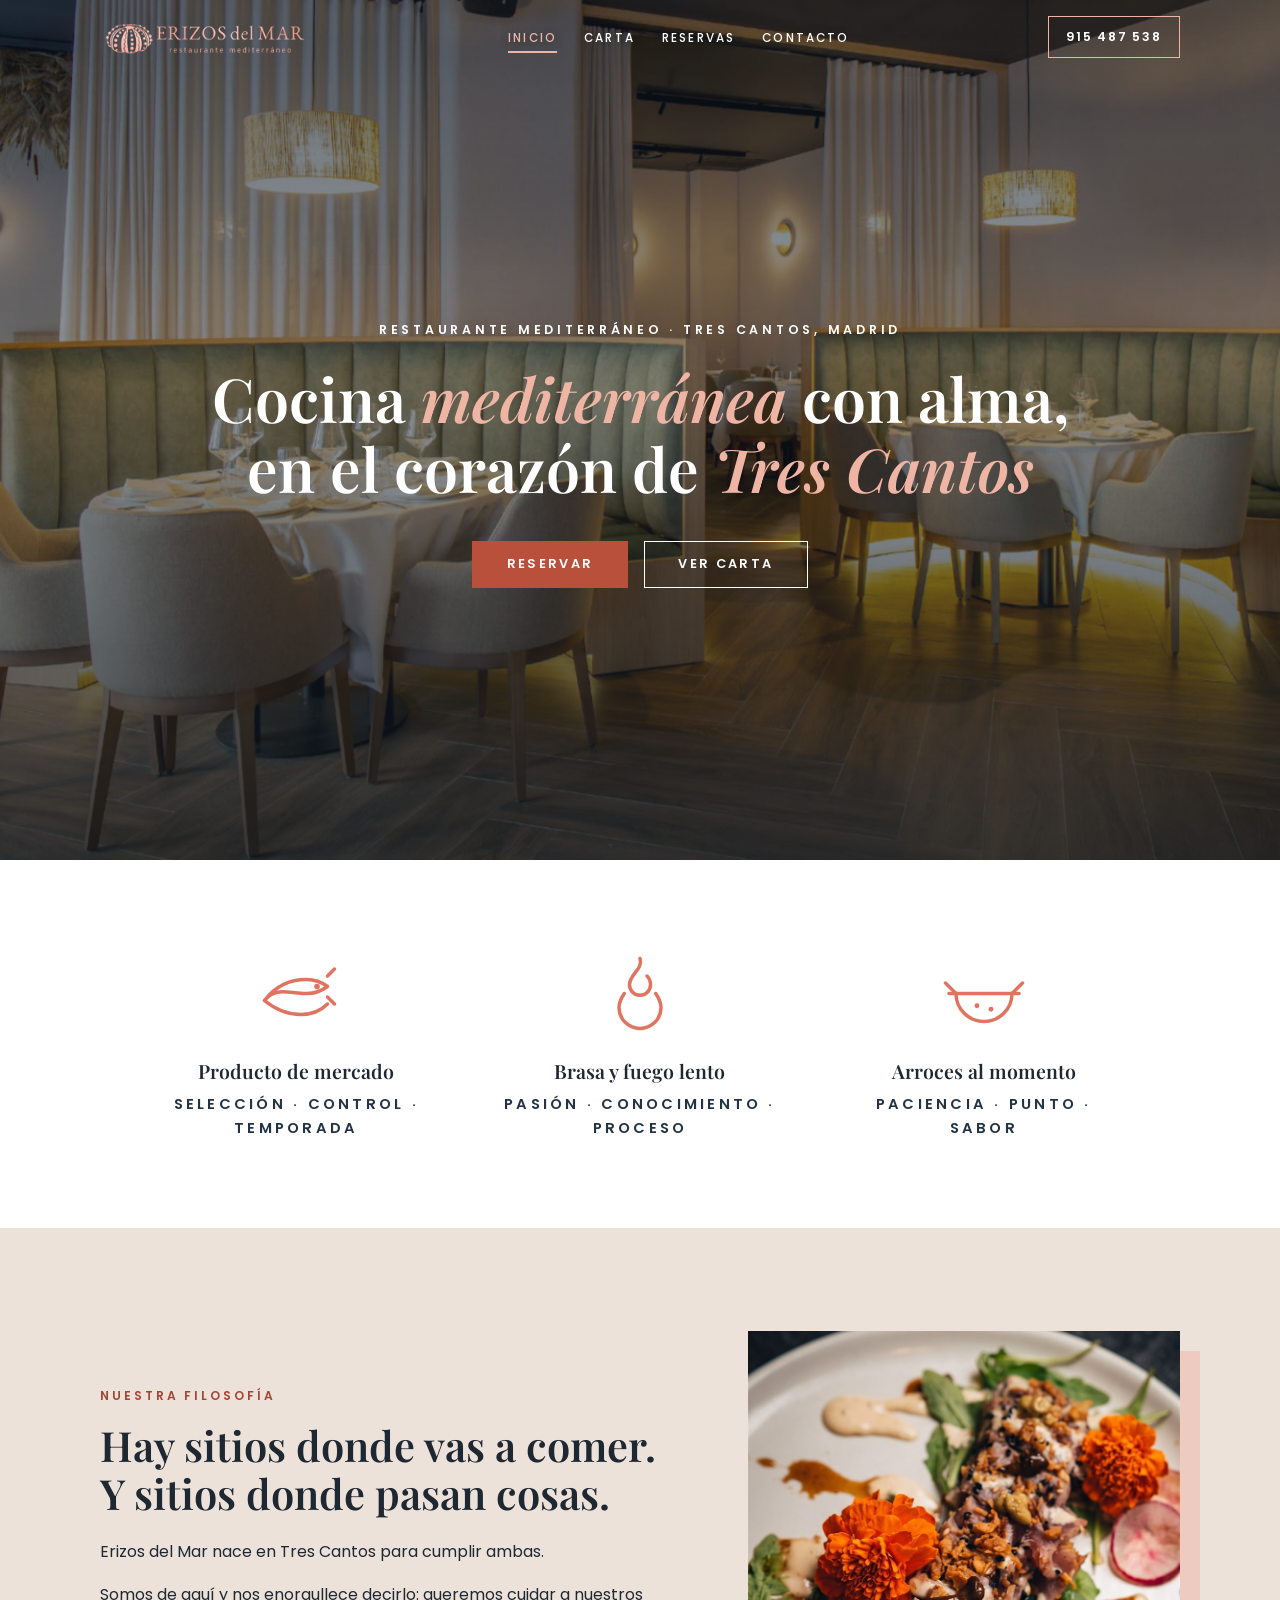
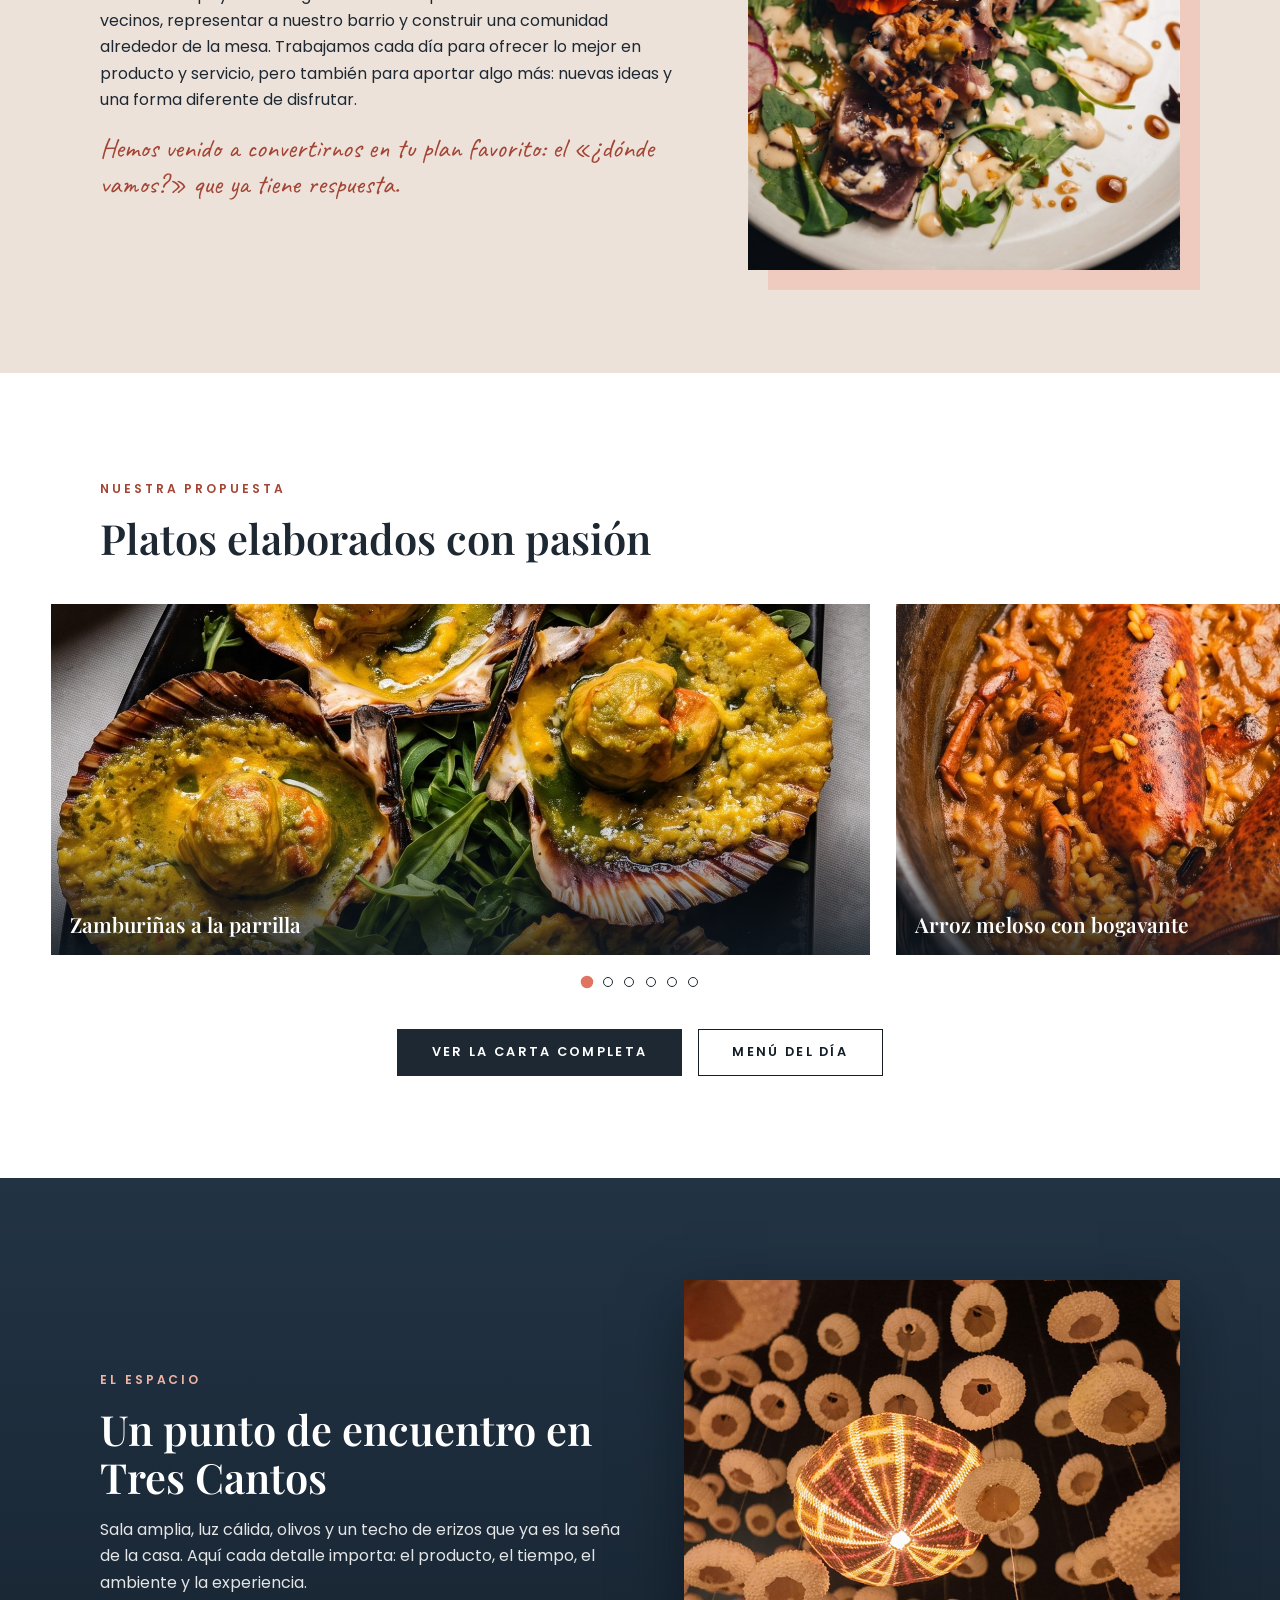
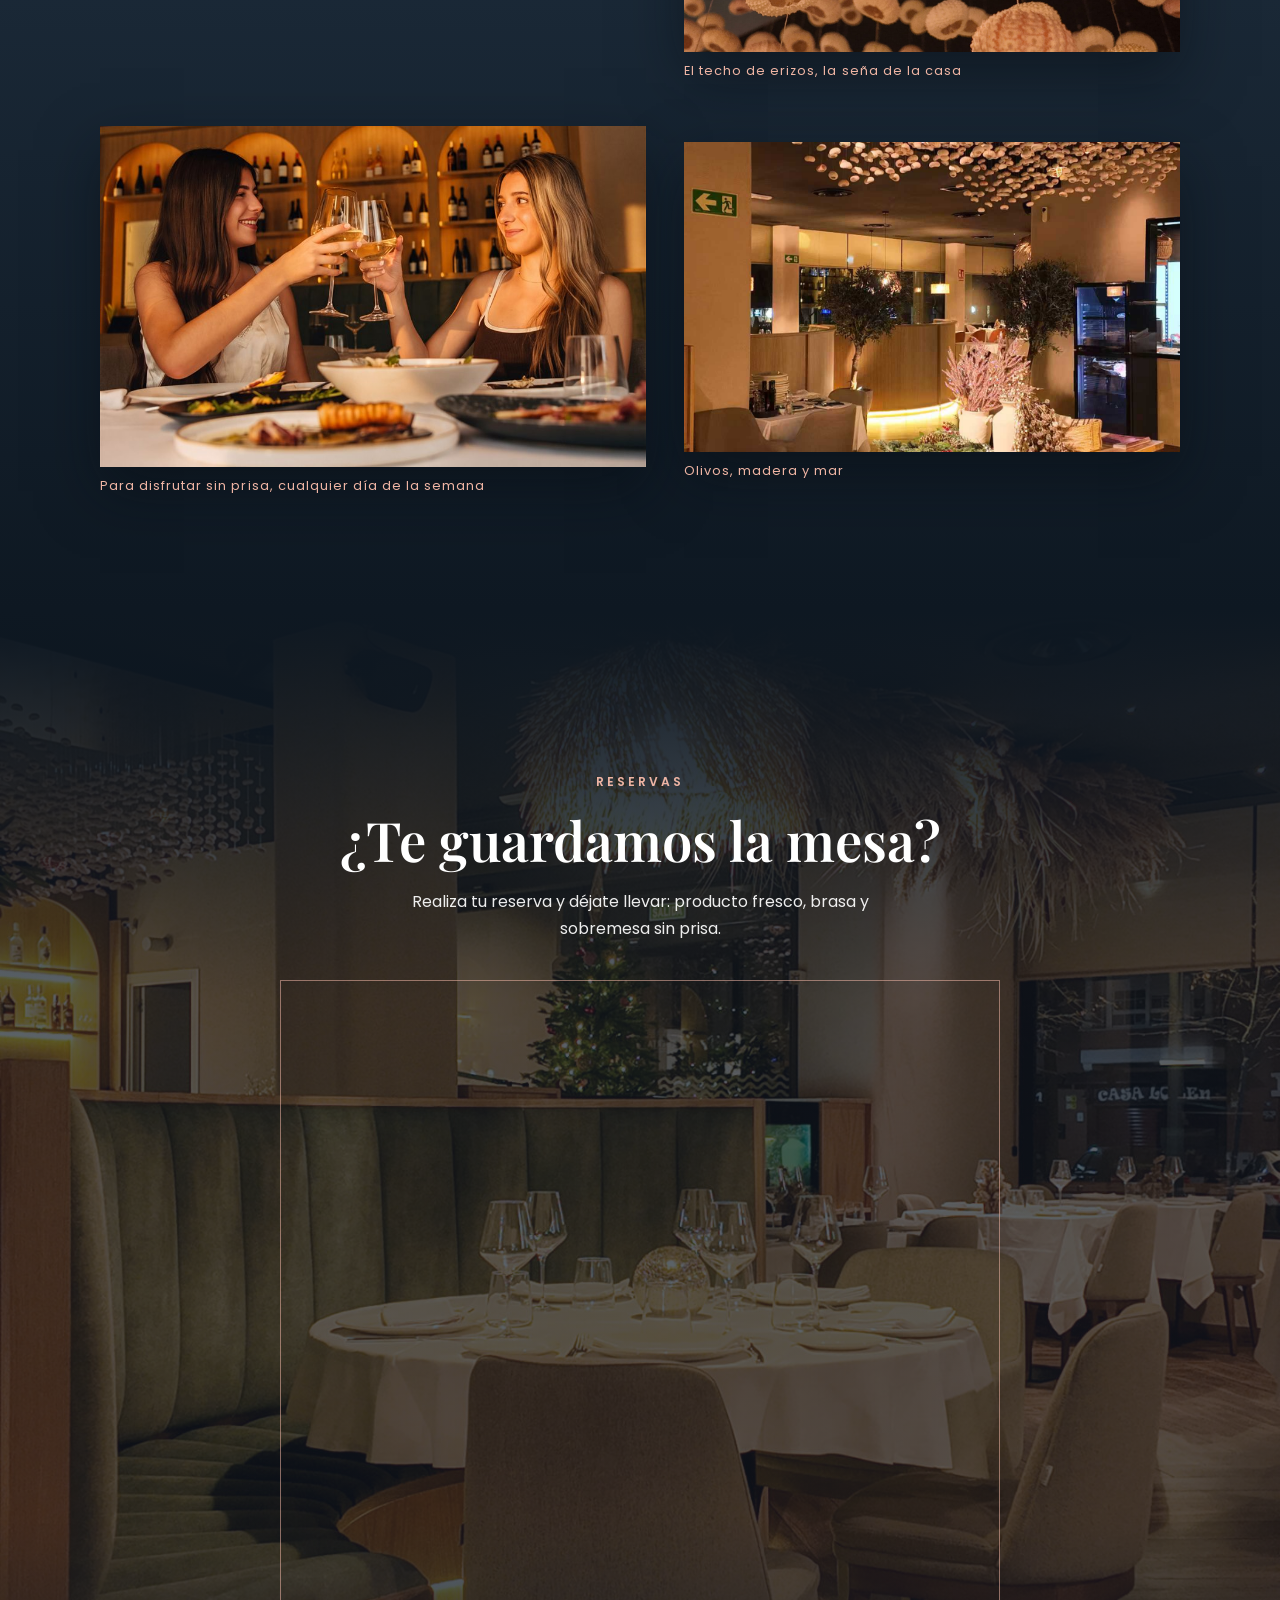
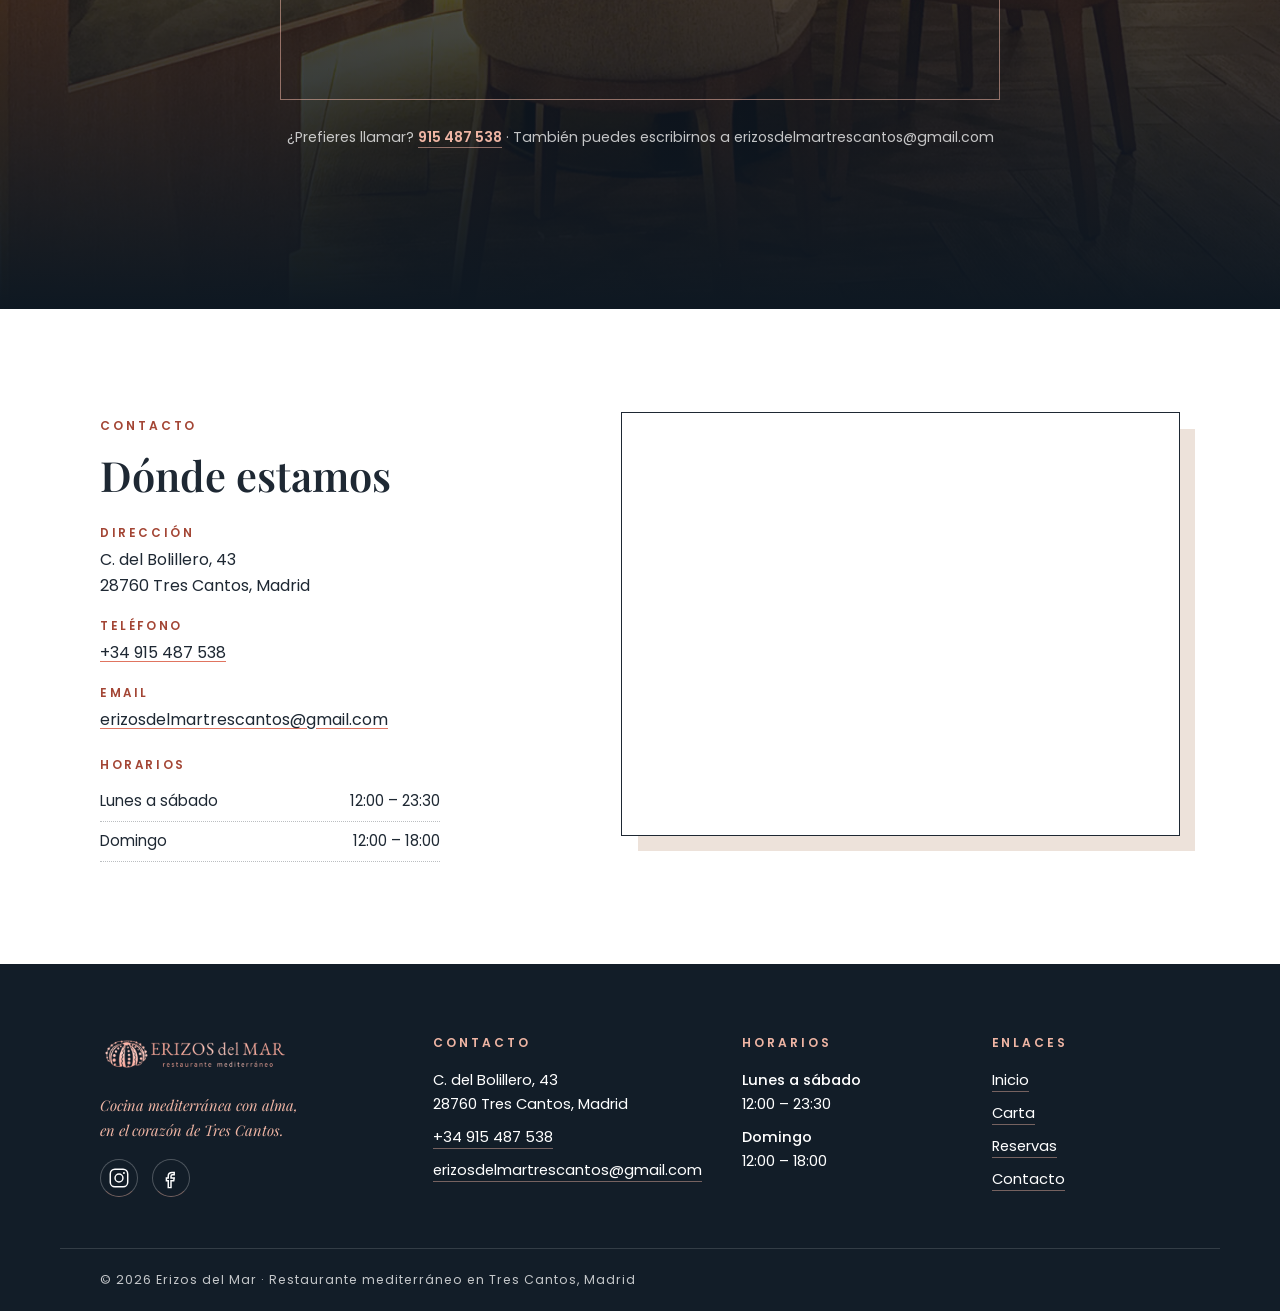
==== commit b810a0bf: "Hero sin subtitulo" ====
--- a/index.html
+++ b/index.html
@@ -1 +1 @@
-<!DOCTYPE html><html lang="es"><head><meta charset="utf-8"><meta name="viewport" content="width=device-width, initial-scale=1"><title>Erizos del Mar — Restaurante mediterráneo en Tres Cantos</title><meta name="description" content="Restaurante mediterráneo en Tres Cantos, Madrid. Mariscos y pescados frescos, brasa y arroces. Menú del día 26,90 €. Reserva: 915 487 538."><link rel="icon" type="image/png" href="/img/favicon-erizo.png"><meta property="og:type" content="website"><meta name="twitter:card" content="summary_large_image"><meta property="og:site_name" content="Erizos del Mar"><meta property="og:title" content="Erizos del Mar — Restaurante mediterráneo en Tres Cantos"><meta property="og:description" content="Restaurante mediterráneo en Tres Cantos, Madrid. Mariscos y pescados frescos, brasa y arroces. Menú del día 26,90 €. Reserva: 915 487 538."><meta property="og:image" content="https://www.erizosdelmar.com/img/marisco-variado.webp"><meta property="og:locale" content="es_ES"><link rel="preconnect" href="https://fonts.googleapis.com"><link rel="preconnect" href="https://fonts.gstatic.com" crossorigin><link rel="stylesheet" href="https://fonts.googleapis.com/css2?family=Playfair+Display:ital,wght@0,500;0,600;0,700;1,500;1,600&family=Poppins:wght@400;500;600&family=Caveat:wght@500;600&display=swap"><script type="application/ld+json">{"@context":"https://schema.org","@type":"Restaurant","name":"Erizos del Mar","description":"Cocina mediterránea con alma en Tres Cantos, Madrid.","url":"https://www.erizosdelmar.com","image":"https://www.erizosdelmar.com/img/marisco-variado.webp","telephone":"+34915487538","email":"erizosdelmartrescantos@gmail.com","servesCuisine":["Mediterránea","Mariscos","Pescados","Arroces","Carnes a la brasa"],"priceRange":"€€","acceptsReservations":"True","address":{"@type":"PostalAddress","streetAddress":"C. del Bolillero, 43","postalCode":"28760","addressLocality":"Tres Cantos","addressRegion":"Madrid","addressCountry":"ES"},"openingHoursSpecification":[{"@type":"OpeningHoursSpecification","dayOfWeek":["Monday","Tuesday","Wednesday","Thursday","Friday","Saturday"],"opens":"12:00","closes":"23:30"},{"@type":"OpeningHoursSpecification","dayOfWeek":"Sunday","opens":"12:00","closes":"18:00"}]}</script><link rel="stylesheet" href="/_astro/WidgetReservas.DtEIxXfW.css"><link rel="stylesheet" href="/_astro/index.CIVtpsaG.css"></head><body><a class="salto-contenido" href="#contenido">Saltar al contenido</a><header class="cabecera" data-cabecera data-astro-cid-24uzi5m7><div class="contenedor cabecera-int" data-astro-cid-24uzi5m7><a class="marca" href="/" data-astro-cid-24uzi5m7><img src="/img/erizodelmar.png" alt="Erizos del Mar — restaurante mediterráneo" width="220" height="63" data-astro-cid-24uzi5m7></a><nav aria-label="Navegación principal" data-astro-cid-24uzi5m7><ul data-astro-cid-24uzi5m7><li data-astro-cid-24uzi5m7><a href="/" aria-current="page" data-astro-cid-24uzi5m7>Inicio</a></li><li data-astro-cid-24uzi5m7><a href="/carta" data-astro-cid-24uzi5m7>Carta</a></li><li data-astro-cid-24uzi5m7><a href="/#reservas" data-astro-cid-24uzi5m7>Reservas</a></li><li data-astro-cid-24uzi5m7><a href="/#contacto" data-astro-cid-24uzi5m7>Contacto</a></li></ul></nav><a class="btn-tel" href="tel:+34915487538" data-astro-cid-24uzi5m7>915 487 538</a></div></header><script type="module">var e=document.querySelector(`[data-cabecera]`);if(e){let t=()=>document.documentElement.style.setProperty(`--altura-cabecera`,`${e.offsetHeight}px`);if(t(),window.addEventListener(`resize`,t,{passive:!0}),!e.classList.contains(`solida`)){let t=()=>{e.classList.toggle(`con-fondo`,window.scrollY>40)};t(),window.addEventListener(`scroll`,t,{passive:!0})}}</script><main id="contenido"><section class="hero" data-astro-cid-lcdefpme><video class="hero-video" src="/video/hero.mp4" poster="/img/1ded1866-d8ff-4c30-8475-15560764dbcc.png" muted autoplay loop playsinline aria-hidden="true" tabindex="-1" data-parallax="0.25" data-astro-cid-lcdefpme></video><div class="hero-velo" aria-hidden="true" data-astro-cid-lcdefpme></div><div class="contenedor hero-contenido" data-astro-cid-lcdefpme><p class="hero-etiqueta" data-astro-cid-lcdefpme>Restaurante mediterráneo · Tres Cantos, Madrid</p><h1 data-titulo-hero data-astro-cid-lcdefpme>Cocina <em class="resalte" data-astro-cid-lcdefpme>mediterránea</em> con alma,<br class="salto-grande" data-astro-cid-lcdefpme> en el corazón de <em class="resalte" data-astro-cid-lcdefpme>Tres Cantos</em></h1><p class="hero-sub" data-astro-cid-lcdefpme>Mariscos y pescados frescos, brasa y arroces.</p><div class="hero-cta" data-astro-cid-lcdefpme><a class="btn btn-coral" href="/#reservas" data-astro-cid-lcdefpme>Reservar</a><a class="btn btn-contorno-claro" href="/carta" data-astro-cid-lcdefpme>Ver carta</a></div></div></section><section class="motivos" aria-labelledby="t-motivos" data-astro-cid-lcdefpme><div class="contenedor" data-astro-cid-lcdefpme><h2 id="t-motivos" class="visualmente-oculto" data-astro-cid-lcdefpme>Por qué comer en Erizos del Mar</h2><ul class="motivos-lista" data-reveal-grupo data-astro-cid-lcdefpme><li data-reveal data-astro-cid-lcdefpme><svg class="icono" viewBox="0 0 48 48" fill="none" stroke="currentColor" stroke-width="2" stroke-linecap="round" stroke-linejoin="round" aria-hidden="true" data-astro-cid-lcdefpme><path d="M6 24c6-8 14-12 24-12 4 0 8 1 12 4-4 3-8 4-12 4-10 0-18-4-24 4z" transform="translate(0 6)" data-astro-cid-lcdefpme></path><path d="M6 30c6 5 13 8 21 8 6 0 11-2 15-6" data-astro-cid-lcdefpme></path><circle cx="36" cy="22" r="1.6" fill="currentColor" stroke="none" data-astro-cid-lcdefpme></circle><path d="M42 16l4-4M42 28l4 4" data-astro-cid-lcdefpme></path></svg><h3 data-astro-cid-lcdefpme>Producto de mercado</h3><p class="motivo-palabras" data-astro-cid-lcdefpme>Selección · Control · Temporada</p></li><li data-reveal data-astro-cid-lcdefpme><svg class="icono" viewBox="0 0 48 48" fill="none" stroke="currentColor" stroke-width="2" stroke-linecap="round" stroke-linejoin="round" aria-hidden="true" data-astro-cid-lcdefpme><path d="M24 6c2 6-6 9-6 15a6 6 0 0 0 12 0c0-3-2-5-2-5" data-astro-cid-lcdefpme></path><path d="M15 26c-2 3-3 6-3 8a12 12 0 0 0 24 0c0-2-1-5-3-8" data-astro-cid-lcdefpme></path></svg><h3 data-astro-cid-lcdefpme>Brasa y fuego lento</h3><p class="motivo-palabras" data-astro-cid-lcdefpme>Pasión · Conocimiento · Proceso</p></li><li data-reveal data-astro-cid-lcdefpme><svg class="icono" viewBox="0 0 48 48" fill="none" stroke="currentColor" stroke-width="2" stroke-linecap="round" stroke-linejoin="round" aria-hidden="true" data-astro-cid-lcdefpme><path d="M4 26h40" data-astro-cid-lcdefpme></path><path d="M8 26a16 16 0 0 0 32 0" data-astro-cid-lcdefpme></path><path d="M2 20l6 6M46 20l-6 6" data-astro-cid-lcdefpme></path><circle cx="20" cy="33" r="1.4" fill="currentColor" stroke="none" data-astro-cid-lcdefpme></circle><circle cx="28" cy="35" r="1.4" fill="currentColor" stroke="none" data-astro-cid-lcdefpme></circle></svg><h3 data-astro-cid-lcdefpme>Arroces al momento</h3><p class="motivo-palabras" data-astro-cid-lcdefpme>Paciencia · Punto · Sabor</p></li></ul></div></section><section class="filosofia" aria-labelledby="t-filosofia" data-astro-cid-lcdefpme><div class="contenedor filosofia-int" data-astro-cid-lcdefpme><div class="filosofia-texto" data-reveal data-astro-cid-lcdefpme><p class="etiqueta" data-astro-cid-lcdefpme>Nuestra filosofía</p><h2 id="t-filosofia" data-astro-cid-lcdefpme>Hay sitios donde vas a comer. Y sitios donde pasan cosas.</h2><p data-astro-cid-lcdefpme>Erizos del Mar nace en Tres Cantos para cumplir ambas.</p><p data-astro-cid-lcdefpme>Somos de aquí y nos enorgullece decirlo: queremos cuidar a nuestros vecinos, representar a nuestro barrio y construir una comunidad alrededor de la mesa. Trabajamos cada día para ofrecer lo mejor en producto y servicio, pero también para aportar algo más: nuevas ideas y una forma diferente de disfrutar.</p><p class="filosofia-cierre" data-astro-cid-lcdefpme>Hemos venido a convertirnos en tu plan favorito: el «¿dónde vamos?» que ya tiene respuesta.</p></div><figure class="filosofia-figura" data-rotador data-reveal data-astro-cid-lcdefpme><img src="/img/platos/tataki-45.jpg" alt="Tataki de atún rojo con flores comestibles y rúcula en plato blanco" loading="eager" decoding="async" class="filosofia-foto activa" data-astro-cid-lcdefpme><img src="/img/platos/calamar-45.jpg" alt="Calamar del Mediterráneo a la brasa sobre su tinta con aceite de hierbas" loading="lazy" decoding="async" class="filosofia-foto" data-astro-cid-lcdefpme><img src="/img/platos/bogavante-45.jpg" alt="Arroz meloso con bogavante recién hecho en su cazuela" loading="lazy" decoding="async" class="filosofia-foto" data-astro-cid-lcdefpme></figure></div></section><section class="platos" aria-labelledby="t-platos" data-astro-cid-lcdefpme><div class="contenedor" data-astro-cid-lcdefpme><div class="platos-cabeza" data-reveal data-astro-cid-lcdefpme><p class="etiqueta" data-astro-cid-lcdefpme>Nuestra propuesta</p><h2 id="t-platos" data-astro-cid-lcdefpme>Platos elaborados con pasión</h2></div></div><!-- Slider a lo ancho con la siguiente diapositiva asomando --><div class="slider" data-slider data-reveal data-astro-cid-lcdefpme><ul class="slider-pista" data-pista data-astro-cid-lcdefpme><li class="diapositiva" data-diapositiva data-astro-cid-lcdefpme><img src="/img/platos/zamburinas-pano.jpg" alt="Zamburiñas gratinadas en su concha sobre rúcula, vista cenital" loading="eager" decoding="async" data-astro-cid-lcdefpme><span class="plato-nombre" data-astro-cid-lcdefpme>Zamburiñas a la parrilla</span></li><li class="diapositiva" data-diapositiva data-astro-cid-lcdefpme><img src="/img/platos/bogavante-pano.jpg" alt="Arroz meloso con pinzas y cola de bogavante en la cazuela" loading="lazy" decoding="async" data-astro-cid-lcdefpme><span class="plato-nombre" data-astro-cid-lcdefpme>Arroz meloso con bogavante</span></li><li class="diapositiva" data-diapositiva data-astro-cid-lcdefpme><img src="/img/platos/chuleton-pano.jpg" alt="Chuletón fileteado al punto con sal en escamas, patatas y pimientos de Padrón" loading="lazy" decoding="async" data-astro-cid-lcdefpme><span class="plato-nombre" data-astro-cid-lcdefpme>Chuletón de vaca madurada</span></li><li class="diapositiva" data-diapositiva data-astro-cid-lcdefpme><img src="/img/platos/pulpo-pano.jpg" alt="Pulpo a la brasa con pimentón y cebollino sobre parmentier" loading="lazy" decoding="async" data-astro-cid-lcdefpme><span class="plato-nombre" data-astro-cid-lcdefpme>Pulpo a la brasa</span></li><li class="diapositiva" data-diapositiva data-astro-cid-lcdefpme><img src="/img/platos/tataki-pano.jpg" alt="Tataki de atún rojo con flores comestibles, rúcula y mayonesa cevichada" loading="lazy" decoding="async" data-astro-cid-lcdefpme><span class="plato-nombre" data-astro-cid-lcdefpme>Tataki de atún rojo</span></li><li class="diapositiva" data-diapositiva data-astro-cid-lcdefpme><img src="/img/platos/calamar-pano.jpg" alt="Calamar a la brasa sobre su tinta con aceite de hierbas, vista cenital" loading="lazy" decoding="async" data-astro-cid-lcdefpme><span class="plato-nombre" data-astro-cid-lcdefpme>Calamar del Mediterráneo</span></li></ul><div class="slider-controles" data-astro-cid-lcdefpme><div class="slider-puntos" data-puntos role="tablist" aria-label="Ir al plato" data-astro-cid-lcdefpme><button type="button" class="punto activo" data-punto="0" aria-label="Ver Zamburiñas a la parrilla" data-astro-cid-lcdefpme></button><button type="button" class="punto" data-punto="1" aria-label="Ver Arroz meloso con bogavante" data-astro-cid-lcdefpme></button><button type="button" class="punto" data-punto="2" aria-label="Ver Chuletón de vaca madurada" data-astro-cid-lcdefpme></button><button type="button" class="punto" data-punto="3" aria-label="Ver Pulpo a la brasa" data-astro-cid-lcdefpme></button><button type="button" class="punto" data-punto="4" aria-label="Ver Tataki de atún rojo" data-astro-cid-lcdefpme></button><button type="button" class="punto" data-punto="5" aria-label="Ver Calamar del Mediterráneo" data-astro-cid-lcdefpme></button></div></div></div><div class="contenedor" data-astro-cid-lcdefpme><p class="platos-cta" data-astro-cid-lcdefpme><a class="btn btn-marino" href="/carta" data-astro-cid-lcdefpme>Ver la carta completa</a><a class="btn btn-contorno-oscuro" href="/carta#menu-del-dia" data-astro-cid-lcdefpme>Menú del día</a></p></div></section><section class="espacio" aria-labelledby="t-espacio" data-astro-cid-lcdefpme><div class="contenedor espacio-int" data-astro-cid-lcdefpme><div class="espacio-texto" data-reveal data-astro-cid-lcdefpme><p class="etiqueta clara" data-astro-cid-lcdefpme>El espacio</p><h2 id="t-espacio" data-astro-cid-lcdefpme>Un punto de encuentro en Tres Cantos</h2><p data-astro-cid-lcdefpme>Sala amplia, luz cálida, olivos y un techo de erizos que ya es la seña de la casa. Aquí cada detalle importa: el producto, el tiempo, el ambiente y la experiencia.</p></div><figure class="e-techo" data-reveal data-astro-cid-lcdefpme><img src="/img/20260206144532_307_1223-scaled.jpg" alt="Instalación de caparazones de erizo de mar colgando del techo, con una lámpara-erizo iluminada" loading="lazy" decoding="async" data-astro-cid-lcdefpme><figcaption data-astro-cid-lcdefpme>El techo de erizos, la seña de la casa</figcaption></figure><figure class="e-sala" data-reveal data-astro-cid-lcdefpme><img src="/img/platos/brindis-45.jpg" alt="Dos clientas brindando con vino blanco frente a la vinoteca del restaurante" loading="lazy" decoding="async" data-astro-cid-lcdefpme><figcaption data-astro-cid-lcdefpme>Para disfrutar sin prisa, cualquier día de la semana</figcaption></figure><figure class="e-olivos" data-reveal data-astro-cid-lcdefpme><img src="/img/20260206144526_306_1223.jpg" alt="Comedor con la instalación de erizos en el techo, mesa central de madera y olivos" loading="lazy" decoding="async" data-astro-cid-lcdefpme><figcaption data-astro-cid-lcdefpme>Olivos, madera y mar</figcaption></figure></div></section><section id="reservas" class="reservas" aria-labelledby="t-reservas" data-astro-cid-lcdefpme><div class="reservas-fondo" aria-hidden="true" data-astro-cid-lcdefpme></div><div class="contenedor reservas-int" data-reveal data-astro-cid-lcdefpme><p class="etiqueta clara" data-astro-cid-lcdefpme>Reservas</p><h2 id="t-reservas" data-astro-cid-lcdefpme>¿Te guardamos la mesa?</h2><p class="reservas-texto" data-astro-cid-lcdefpme>Realiza tu reserva y déjate llevar: producto fresco, brasa y sobremesa sin prisa.</p><div class="widget-reservas" data-astro-cid-szwhwlmq><iframe src="https://widget.thefork.com/7da0110a-f135-477d-92b6-062d80967548" title="Reservar mesa en Erizos del Mar" allow="payment *" loading="lazy" data-astro-cid-szwhwlmq></iframe></div><p class="reservas-nota" data-astro-cid-lcdefpme>¿Prefieres llamar? <a class="reservas-tel-inline" href="tel:+34915487538" data-astro-cid-lcdefpme>915 487 538</a> · También puedes escribirnos a erizosdelmartrescantos@gmail.com</p></div></section><section id="contacto" class="contacto" aria-labelledby="t-contacto" data-astro-cid-lcdefpme><div class="contenedor contacto-int" data-astro-cid-lcdefpme><div class="contacto-info" data-reveal data-astro-cid-lcdefpme><p class="etiqueta" data-astro-cid-lcdefpme>Contacto</p><h2 id="t-contacto" data-astro-cid-lcdefpme>Dónde estamos</h2><address data-astro-cid-lcdefpme><p class="contacto-dato" data-astro-cid-lcdefpme><span class="contacto-titulo" data-astro-cid-lcdefpme>Dirección</span>C. del Bolillero, 43<br data-astro-cid-lcdefpme>28760 Tres Cantos, Madrid</p><p class="contacto-dato" data-astro-cid-lcdefpme><span class="contacto-titulo" data-astro-cid-lcdefpme>Teléfono</span><a href="tel:+34915487538" data-astro-cid-lcdefpme>+34 915 487 538</a></p><p class="contacto-dato" data-astro-cid-lcdefpme><span class="contacto-titulo" data-astro-cid-lcdefpme>Email</span><a href="mailto:erizosdelmartrescantos@gmail.com" data-astro-cid-lcdefpme>erizosdelmartrescantos@gmail.com</a></p></address><div class="contacto-horarios" data-astro-cid-lcdefpme><span class="contacto-titulo" data-astro-cid-lcdefpme>Horarios</span><ul data-astro-cid-lcdefpme><li data-astro-cid-lcdefpme><span data-astro-cid-lcdefpme>Lunes a sábado</span><span data-astro-cid-lcdefpme>12:00 – 23:30</span></li><li data-astro-cid-lcdefpme><span data-astro-cid-lcdefpme>Domingo</span><span data-astro-cid-lcdefpme>12:00 – 18:00</span></li></ul></div></div><div class="contacto-mapa" data-reveal data-astro-cid-lcdefpme><iframe src="https://www.google.com/maps?q=Erizos%20del%20Mar%20Tres%20Cantos&output=embed" title="Mapa de ubicación de Erizos del Mar en Tres Cantos" loading="lazy" allowfullscreen referrerpolicy="no-referrer-when-downgrade" data-astro-cid-lcdefpme></iframe></div></div></section></main><footer class="piecera" data-astro-cid-v5ldd5cm><div class="contenedor piecera-int" data-astro-cid-v5ldd5cm><div class="col marca-col" data-astro-cid-v5ldd5cm><img src="/img/erizodelmar.png" alt="Erizos del Mar — restaurante mediterráneo" width="220" height="63" loading="lazy" data-astro-cid-v5ldd5cm><p data-astro-cid-v5ldd5cm>Cocina mediterránea con alma, en el corazón de Tres Cantos.</p><div class="redes" data-astro-cid-v5ldd5cm><a href="https://www.instagram.com/erizosdelmar/" target="_blank" rel="noopener noreferrer" aria-label="Instagram de Erizos del Mar" data-astro-cid-v5ldd5cm><svg viewBox="0 0 24 24" width="22" height="22" fill="none" stroke="currentColor" stroke-width="1.6" data-astro-cid-v5ldd5cm><rect x="2.5" y="2.5" width="19" height="19" rx="5" data-astro-cid-v5ldd5cm></rect><circle cx="12" cy="12" r="4.3" data-astro-cid-v5ldd5cm></circle><circle cx="17.4" cy="6.6" r="1.1" fill="currentColor" stroke="none" data-astro-cid-v5ldd5cm></circle></svg></a><a href="https://www.facebook.com/people/Erizos-del-Mar-Tres-Cantos/61587013133338/" target="_blank" rel="noopener noreferrer" aria-label="Facebook de Erizos del Mar" data-astro-cid-v5ldd5cm><svg viewBox="0 0 24 24" width="22" height="22" fill="none" stroke="currentColor" stroke-width="1.6" data-astro-cid-v5ldd5cm><path d="M15.5 8.5h-2a1.5 1.5 0 0 0-1.5 1.5v2h3.5l-.5 3H12v7.5H9V15h-2v-3h2v-2.3C9 7.4 10.6 6 13 6h2.5v2.5Z" data-astro-cid-v5ldd5cm></path></svg></a></div></div><div class="col" data-astro-cid-v5ldd5cm><h2 data-astro-cid-v5ldd5cm>Contacto</h2><address data-astro-cid-v5ldd5cm><p data-astro-cid-v5ldd5cm>C. del Bolillero, 43<br data-astro-cid-v5ldd5cm>28760 Tres Cantos, Madrid</p><p data-astro-cid-v5ldd5cm><a href="tel:+34915487538" data-astro-cid-v5ldd5cm>+34 915 487 538</a></p><p data-astro-cid-v5ldd5cm><a href="mailto:erizosdelmartrescantos@gmail.com" data-astro-cid-v5ldd5cm>erizosdelmartrescantos@gmail.com</a></p></address></div><div class="col" data-astro-cid-v5ldd5cm><h2 data-astro-cid-v5ldd5cm>Horarios</h2><ul data-astro-cid-v5ldd5cm><li data-astro-cid-v5ldd5cm><span class="dias" data-astro-cid-v5ldd5cm>Lunes a sábado</span><span data-astro-cid-v5ldd5cm>12:00 – 23:30</span></li><li data-astro-cid-v5ldd5cm><span class="dias" data-astro-cid-v5ldd5cm>Domingo</span><span data-astro-cid-v5ldd5cm>12:00 – 18:00</span></li></ul></div><div class="col" data-astro-cid-v5ldd5cm><h2 data-astro-cid-v5ldd5cm>Enlaces</h2><nav aria-label="Navegación del pie de página" data-astro-cid-v5ldd5cm><ul data-astro-cid-v5ldd5cm><li data-astro-cid-v5ldd5cm><a href="/" data-astro-cid-v5ldd5cm>Inicio</a></li><li data-astro-cid-v5ldd5cm><a href="/carta" data-astro-cid-v5ldd5cm>Carta</a></li><li data-astro-cid-v5ldd5cm><a href="/#reservas" data-astro-cid-v5ldd5cm>Reservas</a></li><li data-astro-cid-v5ldd5cm><a href="/#contacto" data-astro-cid-v5ldd5cm>Contacto</a></li></ul></nav></div></div><div class="contenedor legal" data-astro-cid-v5ldd5cm><p data-astro-cid-v5ldd5cm>© 2026 Erizos del Mar · Restaurante mediterráneo en Tres Cantos, Madrid</p></div></footer><script type="module">document.documentElement.classList.add(`js`);var e=window.matchMedia(`(prefers-reduced-motion: reduce)`).matches,t=document.querySelectorAll(`[data-reveal]`);if(e||!(`IntersectionObserver`in window))t.forEach(e=>e.classList.add(`revelado`));else{document.querySelectorAll(`[data-reveal-grupo]`).forEach(e=>{[...e.querySelectorAll(`[data-reveal]`)].forEach((e,t)=>{e.style.transitionDelay=`${Math.min(t,7)*80}ms`})});let e=new IntersectionObserver(t=>{t.forEach(t=>{t.isIntersecting&&(t.target.classList.add(`revelado`),e.unobserve(t.target))})},{threshold:.15,rootMargin:`0px 0px -40px 0px`});t.forEach(t=>e.observe(t))}var n=[...document.querySelectorAll(`[data-parallax]`)];if(!e&&n.length){let e=!1,t=()=>{e=!1,n.forEach(e=>{let t=e.parentElement.getBoundingClientRect();if(t.bottom<0||t.top>window.innerHeight)return;let n=parseFloat(e.dataset.parallax||`0.2`);e.style.transform=`translateY(${t.top*-n}px) scale(1.12)`})};window.addEventListener(`scroll`,()=>{e||(e=!0,requestAnimationFrame(t))},{passive:!0}),t()}</script></body></html><script type="module">var e=document.querySelector(`[data-titulo-hero]`);if(e&&!window.matchMedia(`(prefers-reduced-motion: reduce)`).matches){let t=0,n=e=>{if(e.nodeType===Node.TEXT_NODE){let n=(e.textContent||``).split(/(\s+)/),r=document.createDocumentFragment();n.forEach(e=>{if(e)if(/^\s+$/.test(e))r.appendChild(document.createTextNode(e));else{let n=document.createElement(`span`);n.className=`palabra-hero`,n.style.animationDelay=`${200+t*80}ms`,n.textContent=e,r.appendChild(n),t++}}),e.replaceWith(r)}else e.nodeType===Node.ELEMENT_NODE&&e.tagName!==`BR`&&[...e.childNodes].forEach(n)};[...e.childNodes].forEach(n),e.classList.add(`animando`)}var t=document.querySelector(`[data-slider]`);if(t){let e=t.querySelector(`[data-pista]`),n=[...e.querySelectorAll(`[data-diapositiva]`)],r=[...t.querySelectorAll(`[data-punto]`)],i=0,a=!window.matchMedia(`(prefers-reduced-motion: reduce)`).matches,o=t=>{i=Math.max(0,Math.min(n.length-1,t));let o=n[i];e.scrollTo({left:o.offsetLeft-e.offsetLeft-(e.clientWidth-o.clientWidth)/2,behavior:a?`smooth`:`auto`}),r.forEach((e,t)=>e.classList.toggle(`activo`,t===i))},s=()=>{let t=e.scrollLeft+e.clientWidth/2,a=0;n.forEach((e,r)=>{Math.abs(e.offsetLeft+e.clientWidth/2-t)<Math.abs(n[a].offsetLeft+n[a].clientWidth/2-t)&&(a=r)}),i=a,r.forEach((e,t)=>e.classList.toggle(`activo`,t===i))};r.forEach((e,t)=>e.addEventListener(`click`,()=>o(t)));let c;e.addEventListener(`scroll`,()=>{cancelAnimationFrame(c),c=requestAnimationFrame(s)},{passive:!0})}var n=document.querySelector(`[data-rotador]`);if(n&&!window.matchMedia(`(prefers-reduced-motion: reduce)`).matches){let e=n.querySelectorAll(`.filosofia-foto`);if(e.length>1){let t=0;setInterval(()=>{e[t].classList.remove(`activa`),t=(t+1)%e.length,e[t].classList.add(`activa`)},4500)}}</script>+<!DOCTYPE html><html lang="es"><head><meta charset="utf-8"><meta name="viewport" content="width=device-width, initial-scale=1"><title>Erizos del Mar — Restaurante mediterráneo en Tres Cantos</title><meta name="description" content="Restaurante mediterráneo en Tres Cantos, Madrid. Mariscos y pescados frescos, brasa y arroces. Menú del día 26,90 €. Reserva: 915 487 538."><link rel="icon" type="image/png" href="/img/favicon-erizo.png"><meta property="og:type" content="website"><meta name="twitter:card" content="summary_large_image"><meta property="og:site_name" content="Erizos del Mar"><meta property="og:title" content="Erizos del Mar — Restaurante mediterráneo en Tres Cantos"><meta property="og:description" content="Restaurante mediterráneo en Tres Cantos, Madrid. Mariscos y pescados frescos, brasa y arroces. Menú del día 26,90 €. Reserva: 915 487 538."><meta property="og:image" content="https://www.erizosdelmar.com/img/marisco-variado.webp"><meta property="og:locale" content="es_ES"><link rel="preconnect" href="https://fonts.googleapis.com"><link rel="preconnect" href="https://fonts.gstatic.com" crossorigin><link rel="stylesheet" href="https://fonts.googleapis.com/css2?family=Playfair+Display:ital,wght@0,500;0,600;0,700;1,500;1,600&family=Poppins:wght@400;500;600&family=Caveat:wght@500;600&display=swap"><script type="application/ld+json">{"@context":"https://schema.org","@type":"Restaurant","name":"Erizos del Mar","description":"Cocina mediterránea con alma en Tres Cantos, Madrid.","url":"https://www.erizosdelmar.com","image":"https://www.erizosdelmar.com/img/marisco-variado.webp","telephone":"+34915487538","email":"erizosdelmartrescantos@gmail.com","servesCuisine":["Mediterránea","Mariscos","Pescados","Arroces","Carnes a la brasa"],"priceRange":"€€","acceptsReservations":"True","address":{"@type":"PostalAddress","streetAddress":"C. del Bolillero, 43","postalCode":"28760","addressLocality":"Tres Cantos","addressRegion":"Madrid","addressCountry":"ES"},"openingHoursSpecification":[{"@type":"OpeningHoursSpecification","dayOfWeek":["Monday","Tuesday","Wednesday","Thursday","Friday","Saturday"],"opens":"12:00","closes":"23:30"},{"@type":"OpeningHoursSpecification","dayOfWeek":"Sunday","opens":"12:00","closes":"18:00"}]}</script><link rel="stylesheet" href="/_astro/WidgetReservas.DtEIxXfW.css"><link rel="stylesheet" href="/_astro/index.B0MHpu-I.css"></head><body><a class="salto-contenido" href="#contenido">Saltar al contenido</a><header class="cabecera" data-cabecera data-astro-cid-24uzi5m7><div class="contenedor cabecera-int" data-astro-cid-24uzi5m7><a class="marca" href="/" data-astro-cid-24uzi5m7><img src="/img/erizodelmar.png" alt="Erizos del Mar — restaurante mediterráneo" width="220" height="63" data-astro-cid-24uzi5m7></a><nav aria-label="Navegación principal" data-astro-cid-24uzi5m7><ul data-astro-cid-24uzi5m7><li data-astro-cid-24uzi5m7><a href="/" aria-current="page" data-astro-cid-24uzi5m7>Inicio</a></li><li data-astro-cid-24uzi5m7><a href="/carta" data-astro-cid-24uzi5m7>Carta</a></li><li data-astro-cid-24uzi5m7><a href="/#reservas" data-astro-cid-24uzi5m7>Reservas</a></li><li data-astro-cid-24uzi5m7><a href="/#contacto" data-astro-cid-24uzi5m7>Contacto</a></li></ul></nav><a class="btn-tel" href="tel:+34915487538" data-astro-cid-24uzi5m7>915 487 538</a></div></header><script type="module">var e=document.querySelector(`[data-cabecera]`);if(e){let t=()=>document.documentElement.style.setProperty(`--altura-cabecera`,`${e.offsetHeight}px`);if(t(),window.addEventListener(`resize`,t,{passive:!0}),!e.classList.contains(`solida`)){let t=()=>{e.classList.toggle(`con-fondo`,window.scrollY>40)};t(),window.addEventListener(`scroll`,t,{passive:!0})}}</script><main id="contenido"><section class="hero" data-astro-cid-lcdefpme><video class="hero-video" src="/video/hero.mp4" poster="/img/1ded1866-d8ff-4c30-8475-15560764dbcc.png" muted autoplay loop playsinline aria-hidden="true" tabindex="-1" data-parallax="0.25" data-astro-cid-lcdefpme></video><div class="hero-velo" aria-hidden="true" data-astro-cid-lcdefpme></div><div class="contenedor hero-contenido" data-astro-cid-lcdefpme><p class="hero-etiqueta" data-astro-cid-lcdefpme>Restaurante mediterráneo · Tres Cantos, Madrid</p><h1 data-titulo-hero data-astro-cid-lcdefpme>Cocina <em class="resalte" data-astro-cid-lcdefpme>mediterránea</em> con alma,<br class="salto-grande" data-astro-cid-lcdefpme> en el corazón de <em class="resalte" data-astro-cid-lcdefpme>Tres Cantos</em></h1><div class="hero-cta" data-astro-cid-lcdefpme><a class="btn btn-coral" href="/#reservas" data-astro-cid-lcdefpme>Reservar</a><a class="btn btn-contorno-claro" href="/carta" data-astro-cid-lcdefpme>Ver carta</a></div></div></section><section class="motivos" aria-labelledby="t-motivos" data-astro-cid-lcdefpme><div class="contenedor" data-astro-cid-lcdefpme><h2 id="t-motivos" class="visualmente-oculto" data-astro-cid-lcdefpme>Por qué comer en Erizos del Mar</h2><ul class="motivos-lista" data-reveal-grupo data-astro-cid-lcdefpme><li data-reveal data-astro-cid-lcdefpme><svg class="icono" viewBox="0 0 48 48" fill="none" stroke="currentColor" stroke-width="2" stroke-linecap="round" stroke-linejoin="round" aria-hidden="true" data-astro-cid-lcdefpme><path d="M6 24c6-8 14-12 24-12 4 0 8 1 12 4-4 3-8 4-12 4-10 0-18-4-24 4z" transform="translate(0 6)" data-astro-cid-lcdefpme></path><path d="M6 30c6 5 13 8 21 8 6 0 11-2 15-6" data-astro-cid-lcdefpme></path><circle cx="36" cy="22" r="1.6" fill="currentColor" stroke="none" data-astro-cid-lcdefpme></circle><path d="M42 16l4-4M42 28l4 4" data-astro-cid-lcdefpme></path></svg><h3 data-astro-cid-lcdefpme>Producto de mercado</h3><p class="motivo-palabras" data-astro-cid-lcdefpme>Selección · Control · Temporada</p></li><li data-reveal data-astro-cid-lcdefpme><svg class="icono" viewBox="0 0 48 48" fill="none" stroke="currentColor" stroke-width="2" stroke-linecap="round" stroke-linejoin="round" aria-hidden="true" data-astro-cid-lcdefpme><path d="M24 6c2 6-6 9-6 15a6 6 0 0 0 12 0c0-3-2-5-2-5" data-astro-cid-lcdefpme></path><path d="M15 26c-2 3-3 6-3 8a12 12 0 0 0 24 0c0-2-1-5-3-8" data-astro-cid-lcdefpme></path></svg><h3 data-astro-cid-lcdefpme>Brasa y fuego lento</h3><p class="motivo-palabras" data-astro-cid-lcdefpme>Pasión · Conocimiento · Proceso</p></li><li data-reveal data-astro-cid-lcdefpme><svg class="icono" viewBox="0 0 48 48" fill="none" stroke="currentColor" stroke-width="2" stroke-linecap="round" stroke-linejoin="round" aria-hidden="true" data-astro-cid-lcdefpme><path d="M4 26h40" data-astro-cid-lcdefpme></path><path d="M8 26a16 16 0 0 0 32 0" data-astro-cid-lcdefpme></path><path d="M2 20l6 6M46 20l-6 6" data-astro-cid-lcdefpme></path><circle cx="20" cy="33" r="1.4" fill="currentColor" stroke="none" data-astro-cid-lcdefpme></circle><circle cx="28" cy="35" r="1.4" fill="currentColor" stroke="none" data-astro-cid-lcdefpme></circle></svg><h3 data-astro-cid-lcdefpme>Arroces al momento</h3><p class="motivo-palabras" data-astro-cid-lcdefpme>Paciencia · Punto · Sabor</p></li></ul></div></section><section class="filosofia" aria-labelledby="t-filosofia" data-astro-cid-lcdefpme><div class="contenedor filosofia-int" data-astro-cid-lcdefpme><div class="filosofia-texto" data-reveal data-astro-cid-lcdefpme><p class="etiqueta" data-astro-cid-lcdefpme>Nuestra filosofía</p><h2 id="t-filosofia" data-astro-cid-lcdefpme>Hay sitios donde vas a comer. Y sitios donde pasan cosas.</h2><p data-astro-cid-lcdefpme>Erizos del Mar nace en Tres Cantos para cumplir ambas.</p><p data-astro-cid-lcdefpme>Somos de aquí y nos enorgullece decirlo: queremos cuidar a nuestros vecinos, representar a nuestro barrio y construir una comunidad alrededor de la mesa. Trabajamos cada día para ofrecer lo mejor en producto y servicio, pero también para aportar algo más: nuevas ideas y una forma diferente de disfrutar.</p><p class="filosofia-cierre" data-astro-cid-lcdefpme>Hemos venido a convertirnos en tu plan favorito: el «¿dónde vamos?» que ya tiene respuesta.</p></div><figure class="filosofia-figura" data-rotador data-reveal data-astro-cid-lcdefpme><img src="/img/platos/tataki-45.jpg" alt="Tataki de atún rojo con flores comestibles y rúcula en plato blanco" loading="eager" decoding="async" class="filosofia-foto activa" data-astro-cid-lcdefpme><img src="/img/platos/calamar-45.jpg" alt="Calamar del Mediterráneo a la brasa sobre su tinta con aceite de hierbas" loading="lazy" decoding="async" class="filosofia-foto" data-astro-cid-lcdefpme><img src="/img/platos/bogavante-45.jpg" alt="Arroz meloso con bogavante recién hecho en su cazuela" loading="lazy" decoding="async" class="filosofia-foto" data-astro-cid-lcdefpme></figure></div></section><section class="platos" aria-labelledby="t-platos" data-astro-cid-lcdefpme><div class="contenedor" data-astro-cid-lcdefpme><div class="platos-cabeza" data-reveal data-astro-cid-lcdefpme><p class="etiqueta" data-astro-cid-lcdefpme>Nuestra propuesta</p><h2 id="t-platos" data-astro-cid-lcdefpme>Platos elaborados con pasión</h2></div></div><!-- Slider a lo ancho con la siguiente diapositiva asomando --><div class="slider" data-slider data-reveal data-astro-cid-lcdefpme><ul class="slider-pista" data-pista data-astro-cid-lcdefpme><li class="diapositiva" data-diapositiva data-astro-cid-lcdefpme><img src="/img/platos/zamburinas-pano.jpg" alt="Zamburiñas gratinadas en su concha sobre rúcula, vista cenital" loading="eager" decoding="async" data-astro-cid-lcdefpme><span class="plato-nombre" data-astro-cid-lcdefpme>Zamburiñas a la parrilla</span></li><li class="diapositiva" data-diapositiva data-astro-cid-lcdefpme><img src="/img/platos/bogavante-pano.jpg" alt="Arroz meloso con pinzas y cola de bogavante en la cazuela" loading="lazy" decoding="async" data-astro-cid-lcdefpme><span class="plato-nombre" data-astro-cid-lcdefpme>Arroz meloso con bogavante</span></li><li class="diapositiva" data-diapositiva data-astro-cid-lcdefpme><img src="/img/platos/chuleton-pano.jpg" alt="Chuletón fileteado al punto con sal en escamas, patatas y pimientos de Padrón" loading="lazy" decoding="async" data-astro-cid-lcdefpme><span class="plato-nombre" data-astro-cid-lcdefpme>Chuletón de vaca madurada</span></li><li class="diapositiva" data-diapositiva data-astro-cid-lcdefpme><img src="/img/platos/pulpo-pano.jpg" alt="Pulpo a la brasa con pimentón y cebollino sobre parmentier" loading="lazy" decoding="async" data-astro-cid-lcdefpme><span class="plato-nombre" data-astro-cid-lcdefpme>Pulpo a la brasa</span></li><li class="diapositiva" data-diapositiva data-astro-cid-lcdefpme><img src="/img/platos/tataki-pano.jpg" alt="Tataki de atún rojo con flores comestibles, rúcula y mayonesa cevichada" loading="lazy" decoding="async" data-astro-cid-lcdefpme><span class="plato-nombre" data-astro-cid-lcdefpme>Tataki de atún rojo</span></li><li class="diapositiva" data-diapositiva data-astro-cid-lcdefpme><img src="/img/platos/calamar-pano.jpg" alt="Calamar a la brasa sobre su tinta con aceite de hierbas, vista cenital" loading="lazy" decoding="async" data-astro-cid-lcdefpme><span class="plato-nombre" data-astro-cid-lcdefpme>Calamar del Mediterráneo</span></li></ul><div class="slider-controles" data-astro-cid-lcdefpme><div class="slider-puntos" data-puntos role="tablist" aria-label="Ir al plato" data-astro-cid-lcdefpme><button type="button" class="punto activo" data-punto="0" aria-label="Ver Zamburiñas a la parrilla" data-astro-cid-lcdefpme></button><button type="button" class="punto" data-punto="1" aria-label="Ver Arroz meloso con bogavante" data-astro-cid-lcdefpme></button><button type="button" class="punto" data-punto="2" aria-label="Ver Chuletón de vaca madurada" data-astro-cid-lcdefpme></button><button type="button" class="punto" data-punto="3" aria-label="Ver Pulpo a la brasa" data-astro-cid-lcdefpme></button><button type="button" class="punto" data-punto="4" aria-label="Ver Tataki de atún rojo" data-astro-cid-lcdefpme></button><button type="button" class="punto" data-punto="5" aria-label="Ver Calamar del Mediterráneo" data-astro-cid-lcdefpme></button></div></div></div><div class="contenedor" data-astro-cid-lcdefpme><p class="platos-cta" data-astro-cid-lcdefpme><a class="btn btn-marino" href="/carta" data-astro-cid-lcdefpme>Ver la carta completa</a><a class="btn btn-contorno-oscuro" href="/carta#menu-del-dia" data-astro-cid-lcdefpme>Menú del día</a></p></div></section><section class="espacio" aria-labelledby="t-espacio" data-astro-cid-lcdefpme><div class="contenedor espacio-int" data-astro-cid-lcdefpme><div class="espacio-texto" data-reveal data-astro-cid-lcdefpme><p class="etiqueta clara" data-astro-cid-lcdefpme>El espacio</p><h2 id="t-espacio" data-astro-cid-lcdefpme>Un punto de encuentro en Tres Cantos</h2><p data-astro-cid-lcdefpme>Sala amplia, luz cálida, olivos y un techo de erizos que ya es la seña de la casa. Aquí cada detalle importa: el producto, el tiempo, el ambiente y la experiencia.</p></div><figure class="e-techo" data-reveal data-astro-cid-lcdefpme><img src="/img/20260206144532_307_1223-scaled.jpg" alt="Instalación de caparazones de erizo de mar colgando del techo, con una lámpara-erizo iluminada" loading="lazy" decoding="async" data-astro-cid-lcdefpme><figcaption data-astro-cid-lcdefpme>El techo de erizos, la seña de la casa</figcaption></figure><figure class="e-sala" data-reveal data-astro-cid-lcdefpme><img src="/img/platos/brindis-45.jpg" alt="Dos clientas brindando con vino blanco frente a la vinoteca del restaurante" loading="lazy" decoding="async" data-astro-cid-lcdefpme><figcaption data-astro-cid-lcdefpme>Para disfrutar sin prisa, cualquier día de la semana</figcaption></figure><figure class="e-olivos" data-reveal data-astro-cid-lcdefpme><img src="/img/20260206144526_306_1223.jpg" alt="Comedor con la instalación de erizos en el techo, mesa central de madera y olivos" loading="lazy" decoding="async" data-astro-cid-lcdefpme><figcaption data-astro-cid-lcdefpme>Olivos, madera y mar</figcaption></figure></div></section><section id="reservas" class="reservas" aria-labelledby="t-reservas" data-astro-cid-lcdefpme><div class="reservas-fondo" aria-hidden="true" data-astro-cid-lcdefpme></div><div class="contenedor reservas-int" data-reveal data-astro-cid-lcdefpme><p class="etiqueta clara" data-astro-cid-lcdefpme>Reservas</p><h2 id="t-reservas" data-astro-cid-lcdefpme>¿Te guardamos la mesa?</h2><p class="reservas-texto" data-astro-cid-lcdefpme>Realiza tu reserva y déjate llevar: producto fresco, brasa y sobremesa sin prisa.</p><div class="widget-reservas" data-astro-cid-szwhwlmq><iframe src="https://widget.thefork.com/7da0110a-f135-477d-92b6-062d80967548" title="Reservar mesa en Erizos del Mar" allow="payment *" loading="lazy" data-astro-cid-szwhwlmq></iframe></div><p class="reservas-nota" data-astro-cid-lcdefpme>¿Prefieres llamar? <a class="reservas-tel-inline" href="tel:+34915487538" data-astro-cid-lcdefpme>915 487 538</a> · También puedes escribirnos a erizosdelmartrescantos@gmail.com</p></div></section><section id="contacto" class="contacto" aria-labelledby="t-contacto" data-astro-cid-lcdefpme><div class="contenedor contacto-int" data-astro-cid-lcdefpme><div class="contacto-info" data-reveal data-astro-cid-lcdefpme><p class="etiqueta" data-astro-cid-lcdefpme>Contacto</p><h2 id="t-contacto" data-astro-cid-lcdefpme>Dónde estamos</h2><address data-astro-cid-lcdefpme><p class="contacto-dato" data-astro-cid-lcdefpme><span class="contacto-titulo" data-astro-cid-lcdefpme>Dirección</span>C. del Bolillero, 43<br data-astro-cid-lcdefpme>28760 Tres Cantos, Madrid</p><p class="contacto-dato" data-astro-cid-lcdefpme><span class="contacto-titulo" data-astro-cid-lcdefpme>Teléfono</span><a href="tel:+34915487538" data-astro-cid-lcdefpme>+34 915 487 538</a></p><p class="contacto-dato" data-astro-cid-lcdefpme><span class="contacto-titulo" data-astro-cid-lcdefpme>Email</span><a href="mailto:erizosdelmartrescantos@gmail.com" data-astro-cid-lcdefpme>erizosdelmartrescantos@gmail.com</a></p></address><div class="contacto-horarios" data-astro-cid-lcdefpme><span class="contacto-titulo" data-astro-cid-lcdefpme>Horarios</span><ul data-astro-cid-lcdefpme><li data-astro-cid-lcdefpme><span data-astro-cid-lcdefpme>Lunes a sábado</span><span data-astro-cid-lcdefpme>12:00 – 23:30</span></li><li data-astro-cid-lcdefpme><span data-astro-cid-lcdefpme>Domingo</span><span data-astro-cid-lcdefpme>12:00 – 18:00</span></li></ul></div></div><div class="contacto-mapa" data-reveal data-astro-cid-lcdefpme><iframe src="https://www.google.com/maps?q=Erizos%20del%20Mar%20Tres%20Cantos&output=embed" title="Mapa de ubicación de Erizos del Mar en Tres Cantos" loading="lazy" allowfullscreen referrerpolicy="no-referrer-when-downgrade" data-astro-cid-lcdefpme></iframe></div></div></section></main><footer class="piecera" data-astro-cid-v5ldd5cm><div class="contenedor piecera-int" data-astro-cid-v5ldd5cm><div class="col marca-col" data-astro-cid-v5ldd5cm><img src="/img/erizodelmar.png" alt="Erizos del Mar — restaurante mediterráneo" width="220" height="63" loading="lazy" data-astro-cid-v5ldd5cm><p data-astro-cid-v5ldd5cm>Cocina mediterránea con alma, en el corazón de Tres Cantos.</p><div class="redes" data-astro-cid-v5ldd5cm><a href="https://www.instagram.com/erizosdelmar/" target="_blank" rel="noopener noreferrer" aria-label="Instagram de Erizos del Mar" data-astro-cid-v5ldd5cm><svg viewBox="0 0 24 24" width="22" height="22" fill="none" stroke="currentColor" stroke-width="1.6" data-astro-cid-v5ldd5cm><rect x="2.5" y="2.5" width="19" height="19" rx="5" data-astro-cid-v5ldd5cm></rect><circle cx="12" cy="12" r="4.3" data-astro-cid-v5ldd5cm></circle><circle cx="17.4" cy="6.6" r="1.1" fill="currentColor" stroke="none" data-astro-cid-v5ldd5cm></circle></svg></a><a href="https://www.facebook.com/people/Erizos-del-Mar-Tres-Cantos/61587013133338/" target="_blank" rel="noopener noreferrer" aria-label="Facebook de Erizos del Mar" data-astro-cid-v5ldd5cm><svg viewBox="0 0 24 24" width="22" height="22" fill="none" stroke="currentColor" stroke-width="1.6" data-astro-cid-v5ldd5cm><path d="M15.5 8.5h-2a1.5 1.5 0 0 0-1.5 1.5v2h3.5l-.5 3H12v7.5H9V15h-2v-3h2v-2.3C9 7.4 10.6 6 13 6h2.5v2.5Z" data-astro-cid-v5ldd5cm></path></svg></a></div></div><div class="col" data-astro-cid-v5ldd5cm><h2 data-astro-cid-v5ldd5cm>Contacto</h2><address data-astro-cid-v5ldd5cm><p data-astro-cid-v5ldd5cm>C. del Bolillero, 43<br data-astro-cid-v5ldd5cm>28760 Tres Cantos, Madrid</p><p data-astro-cid-v5ldd5cm><a href="tel:+34915487538" data-astro-cid-v5ldd5cm>+34 915 487 538</a></p><p data-astro-cid-v5ldd5cm><a href="mailto:erizosdelmartrescantos@gmail.com" data-astro-cid-v5ldd5cm>erizosdelmartrescantos@gmail.com</a></p></address></div><div class="col" data-astro-cid-v5ldd5cm><h2 data-astro-cid-v5ldd5cm>Horarios</h2><ul data-astro-cid-v5ldd5cm><li data-astro-cid-v5ldd5cm><span class="dias" data-astro-cid-v5ldd5cm>Lunes a sábado</span><span data-astro-cid-v5ldd5cm>12:00 – 23:30</span></li><li data-astro-cid-v5ldd5cm><span class="dias" data-astro-cid-v5ldd5cm>Domingo</span><span data-astro-cid-v5ldd5cm>12:00 – 18:00</span></li></ul></div><div class="col" data-astro-cid-v5ldd5cm><h2 data-astro-cid-v5ldd5cm>Enlaces</h2><nav aria-label="Navegación del pie de página" data-astro-cid-v5ldd5cm><ul data-astro-cid-v5ldd5cm><li data-astro-cid-v5ldd5cm><a href="/" data-astro-cid-v5ldd5cm>Inicio</a></li><li data-astro-cid-v5ldd5cm><a href="/carta" data-astro-cid-v5ldd5cm>Carta</a></li><li data-astro-cid-v5ldd5cm><a href="/#reservas" data-astro-cid-v5ldd5cm>Reservas</a></li><li data-astro-cid-v5ldd5cm><a href="/#contacto" data-astro-cid-v5ldd5cm>Contacto</a></li></ul></nav></div></div><div class="contenedor legal" data-astro-cid-v5ldd5cm><p data-astro-cid-v5ldd5cm>© 2026 Erizos del Mar · Restaurante mediterráneo en Tres Cantos, Madrid</p></div></footer><script type="module">document.documentElement.classList.add(`js`);var e=window.matchMedia(`(prefers-reduced-motion: reduce)`).matches,t=document.querySelectorAll(`[data-reveal]`);if(e||!(`IntersectionObserver`in window))t.forEach(e=>e.classList.add(`revelado`));else{document.querySelectorAll(`[data-reveal-grupo]`).forEach(e=>{[...e.querySelectorAll(`[data-reveal]`)].forEach((e,t)=>{e.style.transitionDelay=`${Math.min(t,7)*80}ms`})});let e=new IntersectionObserver(t=>{t.forEach(t=>{t.isIntersecting&&(t.target.classList.add(`revelado`),e.unobserve(t.target))})},{threshold:.15,rootMargin:`0px 0px -40px 0px`});t.forEach(t=>e.observe(t))}var n=[...document.querySelectorAll(`[data-parallax]`)];if(!e&&n.length){let e=!1,t=()=>{e=!1,n.forEach(e=>{let t=e.parentElement.getBoundingClientRect();if(t.bottom<0||t.top>window.innerHeight)return;let n=parseFloat(e.dataset.parallax||`0.2`);e.style.transform=`translateY(${t.top*-n}px) scale(1.12)`})};window.addEventListener(`scroll`,()=>{e||(e=!0,requestAnimationFrame(t))},{passive:!0}),t()}</script></body></html><script type="module">var e=document.querySelector(`[data-titulo-hero]`);if(e&&!window.matchMedia(`(prefers-reduced-motion: reduce)`).matches){let t=0,n=e=>{if(e.nodeType===Node.TEXT_NODE){let n=(e.textContent||``).split(/(\s+)/),r=document.createDocumentFragment();n.forEach(e=>{if(e)if(/^\s+$/.test(e))r.appendChild(document.createTextNode(e));else{let n=document.createElement(`span`);n.className=`palabra-hero`,n.style.animationDelay=`${200+t*80}ms`,n.textContent=e,r.appendChild(n),t++}}),e.replaceWith(r)}else e.nodeType===Node.ELEMENT_NODE&&e.tagName!==`BR`&&[...e.childNodes].forEach(n)};[...e.childNodes].forEach(n),e.classList.add(`animando`)}var t=document.querySelector(`[data-slider]`);if(t){let e=t.querySelector(`[data-pista]`),n=[...e.querySelectorAll(`[data-diapositiva]`)],r=[...t.querySelectorAll(`[data-punto]`)],i=0,a=!window.matchMedia(`(prefers-reduced-motion: reduce)`).matches,o=t=>{i=Math.max(0,Math.min(n.length-1,t));let o=n[i];e.scrollTo({left:o.offsetLeft-e.offsetLeft-(e.clientWidth-o.clientWidth)/2,behavior:a?`smooth`:`auto`}),r.forEach((e,t)=>e.classList.toggle(`activo`,t===i))},s=()=>{let t=e.scrollLeft+e.clientWidth/2,a=0;n.forEach((e,r)=>{Math.abs(e.offsetLeft+e.clientWidth/2-t)<Math.abs(n[a].offsetLeft+n[a].clientWidth/2-t)&&(a=r)}),i=a,r.forEach((e,t)=>e.classList.toggle(`activo`,t===i))};r.forEach((e,t)=>e.addEventListener(`click`,()=>o(t)));let c;e.addEventListener(`scroll`,()=>{cancelAnimationFrame(c),c=requestAnimationFrame(s)},{passive:!0})}var n=document.querySelector(`[data-rotador]`);if(n&&!window.matchMedia(`(prefers-reduced-motion: reduce)`).matches){let e=n.querySelectorAll(`.filosofia-foto`);if(e.length>1){let t=0;setInterval(()=>{e[t].classList.remove(`activa`),t=(t+1)%e.length,e[t].classList.add(`activa`)},4500)}}</script>
--- a/_astro/index.B0MHpu-I.css
+++ b/_astro/index.B0MHpu-I.css
@@ -0,0 +1 @@
+.visualmente-oculto[data-astro-cid-lcdefpme]{clip:rect(0 0 0 0);white-space:nowrap;width:1px;height:1px;position:absolute;overflow:hidden}.hero[data-astro-cid-lcdefpme]{background:var(--marino) url(/img/1ded1866-d8ff-4c30-8475-15560764dbcc.png) center / cover no-repeat;isolation:isolate;align-items:center;min-height:min(96vh,860px);display:flex;position:relative;overflow:hidden}@media (prefers-reduced-motion:reduce){.hero-video[data-astro-cid-lcdefpme]{display:none}}.hero-video[data-astro-cid-lcdefpme]{object-fit:cover;z-index:-2;width:100%;height:100%;position:absolute;inset:0}.hero-velo[data-astro-cid-lcdefpme]{z-index:-1;background:linear-gradient(#0e18229e,#121d2873 45%,#0e1822c7);position:absolute;inset:0}.hero-contenido[data-astro-cid-lcdefpme]{color:var(--blanco);text-align:center;max-width:980px;padding-block:clamp(7rem,16vw,10rem) clamp(4.5rem,10vw,7rem)}h1[data-astro-cid-lcdefpme].animando .palabra-hero{opacity:0;animation:.6s forwards palabra-sube;display:inline-block;transform:translateY(.45em)}@keyframes palabra-sube{to{opacity:1;transform:none}}.hero-etiqueta[data-astro-cid-lcdefpme]{letter-spacing:.3em;text-transform:uppercase;color:var(--blanco);margin-bottom:1.4rem;font-size:.78rem;font-weight:600}.hero[data-astro-cid-lcdefpme] h1[data-astro-cid-lcdefpme]{color:var(--blanco);margin-bottom:1.2rem;font-size:clamp(2.1rem,5vw,3.8rem);font-weight:600}.resalte[data-astro-cid-lcdefpme]{color:var(--coral-claro);font-style:italic;font-weight:600}.salto-grande[data-astro-cid-lcdefpme]{display:none}@media (width>=720px){.salto-grande[data-astro-cid-lcdefpme]{display:block}}.hero-cta[data-astro-cid-lcdefpme]{flex-wrap:wrap;justify-content:center;gap:1rem;margin-top:2.4rem;display:flex}.motivos[data-astro-cid-lcdefpme]{padding-block:clamp(3.5rem,7vw,5.5rem)}.motivos-lista[data-astro-cid-lcdefpme]{margin:0;grid-template-columns:repeat(auto-fit,minmax(240px,1fr));gap:clamp(1.8rem,4vw,3.5rem);max-width:980px;margin-inline:auto;padding:0;list-style:none;display:grid}.motivos-lista[data-astro-cid-lcdefpme] li[data-astro-cid-lcdefpme]{text-align:center;padding-inline:.4rem}.icono[data-astro-cid-lcdefpme]{width:84px;height:84px;color:var(--coral);margin-bottom:1.2rem}.motivo-palabras[data-astro-cid-lcdefpme]{letter-spacing:.22em;text-transform:uppercase;color:var(--coral);margin-top:.6rem;font-size:.82rem;font-weight:600}.motivos-lista[data-astro-cid-lcdefpme] h3[data-astro-cid-lcdefpme]{margin-bottom:.55rem;font-size:1.22rem}.motivos-lista[data-astro-cid-lcdefpme] p[data-astro-cid-lcdefpme]{color:var(--marino-claro);max-width:30ch;margin-inline:auto;font-size:.92rem}.filosofia[data-astro-cid-lcdefpme]{background:var(--crema);padding-block:clamp(4rem,8vw,6.5rem)}.filosofia-int[data-astro-cid-lcdefpme]{grid-template-columns:minmax(0,1.15fr) minmax(0,.85fr);align-items:center;gap:clamp(2.5rem,5vw,4.5rem);display:grid}.filosofia[data-astro-cid-lcdefpme] h2[data-astro-cid-lcdefpme]{margin:.8rem 0 1.4rem;font-size:clamp(1.8rem,3.4vw,2.6rem)}.filosofia-texto[data-astro-cid-lcdefpme] p[data-astro-cid-lcdefpme]:not(.etiqueta){max-width:58ch;margin-bottom:1rem}.filosofia-cierre[data-astro-cid-lcdefpme]{font-family:"Caveat", var(--serif), cursive;color:var(--coral-tinta);font-size:1.7rem;line-height:1.35}.filosofia-figura[data-astro-cid-lcdefpme]{margin:0;position:relative}.filosofia-figura[data-astro-cid-lcdefpme]:before{content:"";background:var(--coral-claro);opacity:.5;z-index:0;position:absolute;inset:1.25rem -1.25rem -1.25rem 1.25rem}.filosofia-figura[data-astro-cid-lcdefpme]{aspect-ratio:4/5}.filosofia-foto[data-astro-cid-lcdefpme]{object-fit:cover;opacity:0;z-index:1;width:100%;height:100%;transition:opacity 1.2s;position:absolute;inset:0}.filosofia-foto[data-astro-cid-lcdefpme].activa{opacity:1}@media (prefers-reduced-motion:reduce){.filosofia-foto[data-astro-cid-lcdefpme]{transition:none}}.platos[data-astro-cid-lcdefpme]{padding-block:clamp(4rem,8vw,6.5rem)}.platos-cabeza[data-astro-cid-lcdefpme]{max-width:640px;margin-bottom:2.6rem}.platos[data-astro-cid-lcdefpme] h2[data-astro-cid-lcdefpme]{margin:.8rem 0 0;font-size:clamp(1.8rem,3.4vw,2.6rem)}.slider-pista[data-astro-cid-lcdefpme]{scroll-snap-type:x mandatory;scrollbar-width:none;-webkit-overflow-scrolling:touch;gap:clamp(.9rem,2vw,1.6rem);margin:0;padding:0 clamp(1.2rem,4vw,4rem);list-style:none;display:flex;overflow-x:auto}.slider-pista[data-astro-cid-lcdefpme]::-webkit-scrollbar{display:none}.diapositiva[data-astro-cid-lcdefpme]{scroll-snap-align:center;isolation:isolate;flex:0 0 min(64vw,1100px);position:relative;overflow:hidden}.diapositiva[data-astro-cid-lcdefpme] img[data-astro-cid-lcdefpme]{aspect-ratio:21/9;object-fit:cover;width:100%;max-height:480px;transition:transform 6s;display:block}.diapositiva[data-astro-cid-lcdefpme]:hover img[data-astro-cid-lcdefpme]{transform:scale(1.05)}.diapositiva[data-astro-cid-lcdefpme]:after{content:"";z-index:1;background:linear-gradient(#0e182200,#0e1822c7);position:absolute;inset:60% 0 0}.slider-controles[data-astro-cid-lcdefpme]{justify-content:center;align-items:center;margin-top:1.4rem;display:flex}.slider-puntos[data-astro-cid-lcdefpme]{gap:.7rem;display:flex}.punto[data-astro-cid-lcdefpme]{border:1px solid var(--marino);cursor:pointer;background:0 0;border-radius:50%;width:10px;height:10px;padding:0;transition:background .2s,transform .2s}.punto[data-astro-cid-lcdefpme].activo{background:var(--coral);border-color:var(--coral);transform:scale(1.25)}.plato-nombre[data-astro-cid-lcdefpme]{z-index:2;font-family:var(--serif);color:var(--blanco);text-shadow:0 1px 10px #0a121a80;font-size:1.3rem;font-weight:600;line-height:1.25;position:absolute;bottom:1.1rem;left:1.2rem;right:1.2rem}.platos-cta[data-astro-cid-lcdefpme]{flex-wrap:wrap;justify-content:center;gap:1rem;margin-top:2.6rem;display:flex}.etiqueta[data-astro-cid-lcdefpme].clara{color:var(--coral-claro)}.espacio[data-astro-cid-lcdefpme]{background:linear-gradient(to bottom, var(--marino-claro), var(--tinta));color:var(--blanco);padding-block:clamp(4rem,8vw,6.5rem) clamp(4.5rem,9vw,7rem)}.espacio-int[data-astro-cid-lcdefpme]{grid-template-columns:minmax(0,1.1fr) minmax(0,1fr);align-items:center;gap:clamp(1.6rem,3.5vw,2.8rem) clamp(1.4rem,3vw,2.4rem);display:grid}.espacio[data-astro-cid-lcdefpme] h2[data-astro-cid-lcdefpme]{color:var(--blanco);margin:.8rem 0 1rem;font-size:clamp(1.8rem,3.4vw,2.6rem)}.espacio-texto[data-astro-cid-lcdefpme] p[data-astro-cid-lcdefpme]:not(.etiqueta){color:#ffffffe0;max-width:52ch}.espacio-int[data-astro-cid-lcdefpme] figure[data-astro-cid-lcdefpme]{margin:0}.espacio-int[data-astro-cid-lcdefpme] img[data-astro-cid-lcdefpme]{object-fit:cover;width:100%;height:auto;display:block;box-shadow:0 24px 55px #060c1280}.e-techo[data-astro-cid-lcdefpme] img[data-astro-cid-lcdefpme]{aspect-ratio:4/3}.e-sala[data-astro-cid-lcdefpme] img[data-astro-cid-lcdefpme],.e-olivos[data-astro-cid-lcdefpme] img[data-astro-cid-lcdefpme]{aspect-ratio:16/10}.espacio-int[data-astro-cid-lcdefpme] figcaption[data-astro-cid-lcdefpme]{letter-spacing:.08em;color:var(--coral-claro);padding-top:.5rem;font-size:.8rem}.reservas[data-astro-cid-lcdefpme]{color:var(--blanco);text-align:center;isolation:isolate;padding-block:clamp(6rem,13vw,10rem);scroll-margin-top:6.5rem;position:relative;overflow:hidden}.reservas-fondo[data-astro-cid-lcdefpme]{z-index:-2;background:url(/img/20260206144541_308_1223-scaled.jpg) 50% 62%/cover no-repeat;position:absolute;inset:0}.reservas[data-astro-cid-lcdefpme]:before{content:"";background:linear-gradient(to bottom, var(--tinta) 0%, #0e1822ad 30%, #0e1822ad 70%, var(--tinta) 100%);z-index:-1;position:absolute;inset:0}.reservas[data-astro-cid-lcdefpme] h2[data-astro-cid-lcdefpme]{color:var(--blanco);margin:.9rem 0 1.1rem;font-size:clamp(2.1rem,4.6vw,3.4rem)}.reservas-texto[data-astro-cid-lcdefpme]{color:#ffffffeb;max-width:54ch;margin-inline:auto}.reservas-tel[data-astro-cid-lcdefpme]{font-family:var(--serif);letter-spacing:.04em;color:var(--coral-claro);border-bottom:3px solid #efb5a48c;margin-top:2rem;padding-bottom:.3rem;font-size:clamp(2.2rem,6vw,3.6rem);font-weight:700;text-decoration:none;transition:color .2s,border-color .2s;display:inline-block}.reservas-tel[data-astro-cid-lcdefpme]:hover{color:var(--blanco);border-color:var(--blanco)}.reservas-nota[data-astro-cid-lcdefpme]{color:#ffffffbf;margin-top:1.6rem;font-size:.88rem}.reservas-tel-inline[data-astro-cid-lcdefpme]{color:var(--coral-claro);border-bottom:1px solid #efb5a48c;font-weight:600;text-decoration:none}.contacto[data-astro-cid-lcdefpme]{padding-block:clamp(4rem,8vw,6.5rem);scroll-margin-top:6.5rem}.contacto-int[data-astro-cid-lcdefpme]{grid-template-columns:minmax(0,.9fr) minmax(0,1.1fr);align-items:start;gap:clamp(2.5rem,5vw,4rem);display:grid}.contacto[data-astro-cid-lcdefpme] h2[data-astro-cid-lcdefpme]{margin:.8rem 0 1.6rem;font-size:clamp(1.8rem,3.4vw,2.6rem)}address[data-astro-cid-lcdefpme]{font-style:normal}.contacto-dato[data-astro-cid-lcdefpme]{margin-bottom:1.1rem}.contacto-titulo[data-astro-cid-lcdefpme]{letter-spacing:.22em;text-transform:uppercase;color:var(--coral-tinta);margin-bottom:.2rem;font-size:.74rem;font-weight:600;display:block}.contacto-info[data-astro-cid-lcdefpme] a[data-astro-cid-lcdefpme]{color:var(--marino);text-decoration-color:var(--coral);text-underline-offset:3px}.contacto-info[data-astro-cid-lcdefpme] a[data-astro-cid-lcdefpme]:hover{color:var(--coral-tinta)}.contacto-horarios[data-astro-cid-lcdefpme]{margin-top:1.4rem}.contacto-horarios[data-astro-cid-lcdefpme] ul[data-astro-cid-lcdefpme]{max-width:340px;margin:.4rem 0 0;padding:0;list-style:none}.contacto-horarios[data-astro-cid-lcdefpme] li[data-astro-cid-lcdefpme]{border-bottom:1px dotted #1e28334d;justify-content:space-between;gap:1rem;padding-block:.45rem;font-size:.94rem;display:flex}.contacto-mapa[data-astro-cid-lcdefpme]{border:1px solid var(--marino);background:var(--blanco);padding:.6rem;position:relative}.contacto-mapa[data-astro-cid-lcdefpme]:before{content:"";background:var(--crema);z-index:-1;position:absolute;inset:1rem -1rem -1rem 1rem}.contacto-mapa[data-astro-cid-lcdefpme] iframe[data-astro-cid-lcdefpme]{aspect-ratio:4/3;filter:grayscale(.15);border:0;width:100%;display:block}@media (width<=860px){.filosofia-int[data-astro-cid-lcdefpme],.contacto-int[data-astro-cid-lcdefpme]{grid-template-columns:1fr}.filosofia-figura[data-astro-cid-lcdefpme]{max-width:460px}.diapositiva[data-astro-cid-lcdefpme]{flex-basis:84vw}.diapositiva[data-astro-cid-lcdefpme] img[data-astro-cid-lcdefpme]{aspect-ratio:16/10}}@media (width<=720px){.espacio-int[data-astro-cid-lcdefpme]{grid-template-columns:1fr}}
